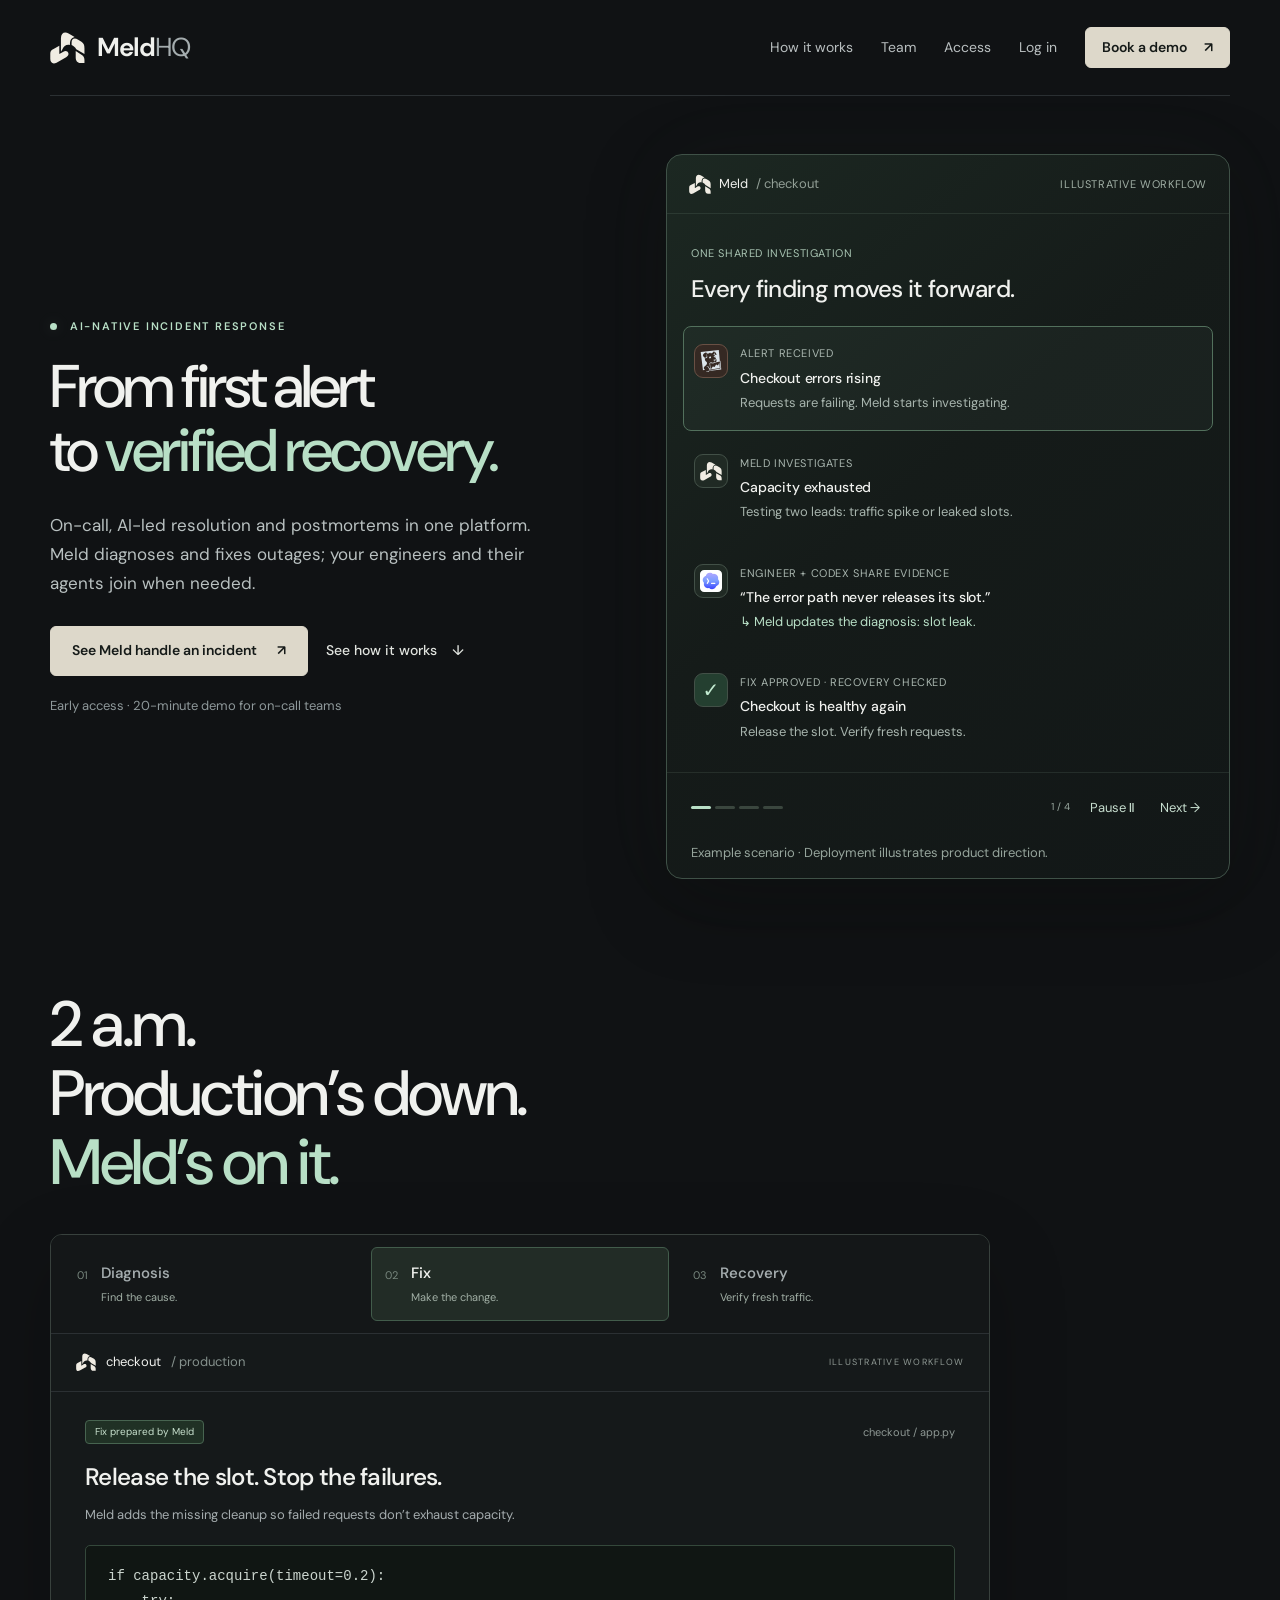
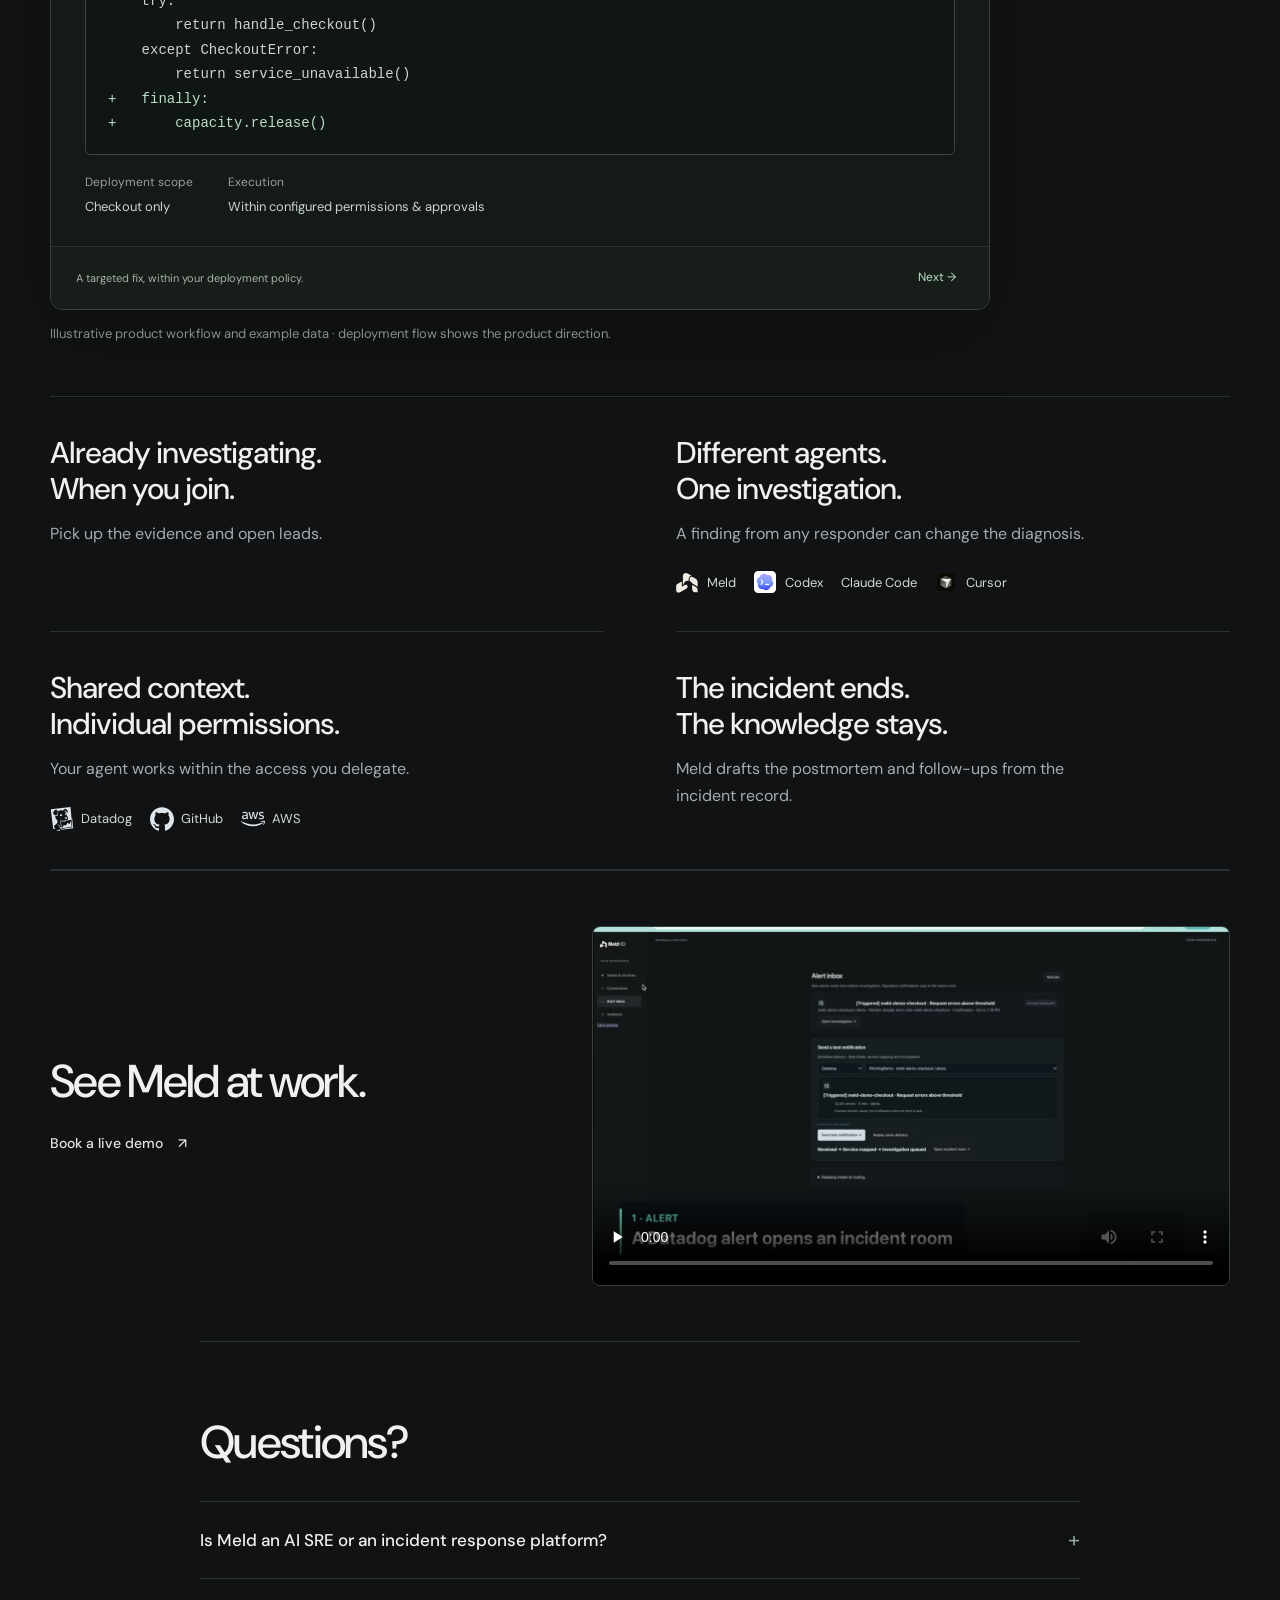
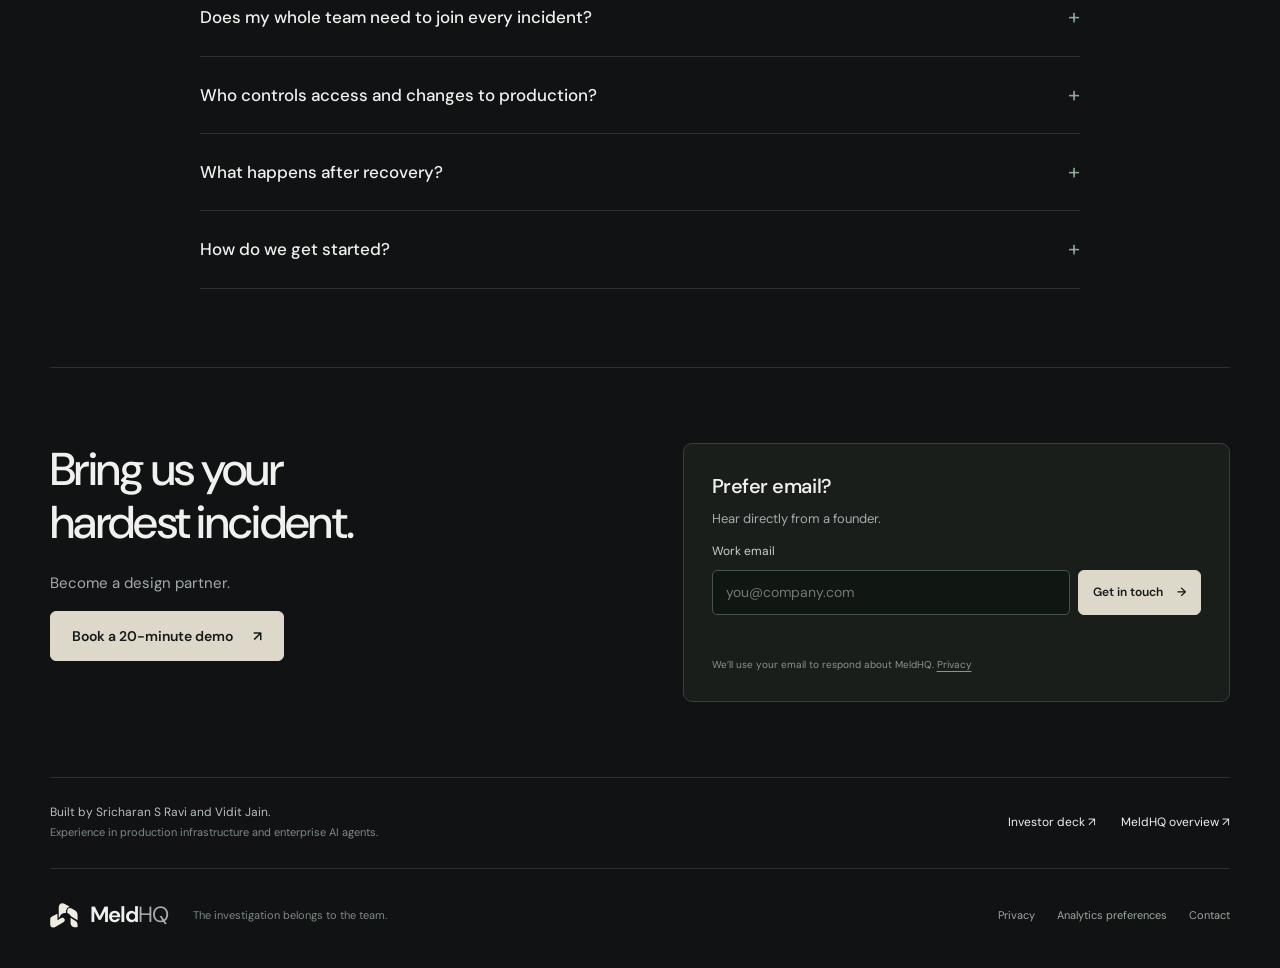
==== index.html @ 06e67ed7 "Improve incident story readability" ====
<!doctype html>
<html lang="en">
<head>
  <meta charset="UTF-8"><meta name="viewport" content="width=device-width, initial-scale=1">
  <title>MeldHQ | AI incident response, from alert to recovery</title>
  <meta name="description" content="MeldHQ brings on-call, AI-led incident resolution and postmortems into one platform. Meld diagnoses and fixes outages; engineers and their agents join when needed.">
  <meta name="theme-color" content="#101214"><link rel="canonical" href="https://meldhq.net/">
  <meta property="og:title" content="MeldHQ — From first alert to verified recovery."><meta property="og:description" content="On-call, AI-led resolution and postmortems in one incident-response platform."><meta property="og:type" content="website"><meta property="og:url" content="https://meldhq.net/">
  <link rel="icon" type="image/svg+xml" href="favicon.svg"><link rel="stylesheet" href="website.css?v=recovery-8">
  <script src="analytics-config.js?v=1" defer></script><script src="analytics.js?v=2" defer></script><script src="website.js?v=6" defer></script>
</head>
<body>
<a class="skip" href="#main">Skip to content</a>
<header class="nav wrap">
  <a class="brand" href="/" aria-label="MeldHQ home"><img src="meldhq-mark.svg" alt="" width="35" height="33"><span>Meld<span class="hq">HQ</span></span></a>
  <nav aria-label="Main navigation"><a href="#workflow">How it works</a><a href="#team">Team</a><a href="#access">Access</a><a href="https://app.meldhq.net/" data-event="app_opened" data-placement="nav">Log in</a><a class="button small booking" href="https://calendar.app.google/288JiRyM8VTCZps88" data-event="demo_booking_clicked" data-placement="nav">Book a demo <span aria-hidden="true">↗</span></a></nav>
</header>
<main id="main">
  <section class="hero wrap">
    <div class="hero-copy">
    <p class="eyebrow"><span class="signal-dot"></span> AI-NATIVE INCIDENT RESPONSE</p>
    <h1>From first alert<br>to <span>verified recovery.</span></h1>
    <p class="lead">On-call, AI-led resolution and postmortems in one platform. Meld diagnoses and fixes outages; your engineers and their agents join when needed.</p>
    <div class="hero-actions"><a class="button booking" href="https://calendar.app.google/288JiRyM8VTCZps88" data-event="demo_booking_clicked" data-placement="hero">See Meld handle an incident <span aria-hidden="true">↗</span></a><a class="text-link" href="#workflow" data-event="workflow_opened" data-placement="hero">See how it works <span aria-hidden="true">↓</span></a></div>
    <p class="hero-note">Early access · 20-minute demo for on-call teams</p>
    </div>
    <figure class="incident-preview" aria-label="Illustrative incident investigation" data-hero-stage="3">
      <div class="preview-top"><span><img src="meldhq-mark.svg" width="22" height="22" alt=""> Meld <span class="preview-room">/ checkout</span></span><span class="preview-label">ILLUSTRATIVE WORKFLOW</span></div>
      <div class="preview-title"><span class="preview-kicker">ONE SHARED INVESTIGATION</span><h2>Every finding moves it forward.</h2></div>
      <ol class="preview-events">
        <li data-scene="0"><div class="event-icon alert-icon"><img src="assets/brands/datadog.svg" width="22" height="22" alt="Datadog"></div><div><span class="event-meta">ALERT RECEIVED</span><h3>Checkout errors rising</h3><p>Requests are failing. Meld starts investigating.</p></div><span class="event-check" aria-hidden="true">✓</span></li>
        <li data-scene="1"><div class="event-icon"><img src="meldhq-mark.svg" width="22" height="22" alt="Meld"></div><div><span class="event-meta">MELD INVESTIGATES</span><h3>Capacity exhausted</h3><p>Testing two leads: traffic spike or leaked slots.</p></div><span class="event-check" aria-hidden="true">✓</span></li>
        <li data-scene="2"><div class="event-icon"><img src="assets/brands/codex.svg" width="22" height="22" alt="Codex"></div><div><span class="event-meta">ENGINEER + CODEX SHARE EVIDENCE</span><h3>“The error path never releases its slot.”</h3><p class="evidence-pivot"><span aria-hidden="true">↳</span> Meld updates the diagnosis: slot leak.</p></div><span class="event-check" aria-hidden="true">✓</span></li>
        <li data-scene="3"><div class="event-icon recovery-icon" aria-hidden="true">✓</div><div><span class="event-meta">FIX APPROVED · RECOVERY CHECKED</span><h3>Checkout is healthy again</h3><p>Release the slot. Verify fresh requests.</p></div><span class="event-check" aria-hidden="true">✓</span></li>
      </ol>
      <div class="preview-controls" hidden><span class="preview-progress" aria-hidden="true"><i></i><i></i><i></i><i></i></span><span id="preview-position">4 / 4</span><button type="button" id="preview-toggle">Replay ↻</button><button type="button" id="preview-next" aria-label="Next animation step">Next →</button></div>
      <figcaption>Example scenario · Deployment illustrates product direction.</figcaption>
    </figure>
  </section>
  <section class="workflow wrap" id="workflow" aria-labelledby="workflow-heading" data-section="workflow">
    <div class="section-heading midnight-heading"><h2 id="workflow-heading">2 a.m.<br>Production’s down.<br><span>Meld’s on it.</span></h2></div>
    <div class="workflow-shell autonomous-workflow">
      <div class="workflow-steps" role="tablist" aria-label="Meld resolution stages" aria-orientation="horizontal">
        <button role="tab" id="step-0" aria-controls="workflow-panel" aria-selected="false" tabindex="-1" data-step="0"><span class="step-number">01</span><span><strong>Diagnosis</strong><small>Find the cause.</small></span></button>
        <button role="tab" id="step-1" aria-controls="workflow-panel" aria-selected="true" data-step="1"><span class="step-number">02</span><span><strong>Fix</strong><small>Make the change.</small></span></button>
        <button role="tab" id="step-2" aria-controls="workflow-panel" aria-selected="false" tabindex="-1" data-step="2"><span class="step-number">03</span><span><strong>Recovery</strong><small>Verify fresh traffic.</small></span></button>
      </div>
      <div class="workflow-example">
        <div class="example-bar"><span><img src="meldhq-mark.svg" alt="" width="20" height="20"> checkout <span class="dim">/ production</span></span><span class="example-label">ILLUSTRATIVE WORKFLOW</span></div>
        <div id="workflow-panel" role="tabpanel" aria-labelledby="step-1" tabindex="0">
          <div class="panel-heading"><span class="status">Fix prepared by Meld</span><span class="sample-time">checkout / app.py</span></div>
          <h3>Release the slot. Stop the failures.</h3>
          <p class="panel-summary">Meld adds the missing cleanup so failed requests don’t exhaust capacity.</p>
          <pre class="example-code fix-code" aria-label="Illustrative code diff: release capacity in a finally block">if capacity.acquire(timeout=0.2):
    try:
        return handle_checkout()
    except CheckoutError:
        return service_unavailable()
<span class="added">+   finally:
+       capacity.release()</span></pre>
          <div class="fix-scope"><span>Deployment scope <strong>Checkout only</strong></span><span>Execution <strong>Within configured permissions &amp; approvals</strong></span></div>
        </div>
        <div class="example-footer"><span id="stage-caption">A targeted fix, within your deployment policy.</span><button id="next-stage" aria-label="Next resolution stage">Next <span aria-hidden="true">→</span></button></div>
      </div>
    </div>
    <p class="sample-note">Illustrative product workflow and example data · deployment flow shows the product direction.</p>
  </section>
  <section class="highlights wrap" aria-label="How Meld works with your team" data-section="product-highlights">
    <article><h2>Already investigating.<br>When you join.</h2><p>Pick up the evidence and open leads.</p></article>
    <article id="team"><h2>Different agents.<br>One investigation.</h2><p>A finding from any responder can change the diagnosis.</p><div class="agent-names"><span><img src="meldhq-mark.svg" width="22" height="22" alt="">Meld</span><span><img src="assets/brands/codex.svg" width="22" height="22" alt="">Codex</span><span>Claude Code</span><span><img src="assets/brands/cursor.png" width="22" height="22" alt="">Cursor</span></div></article>
    <article id="access"><h2>Shared context.<br>Individual permissions.</h2><p>Your agent works within the access you delegate.</p><div class="provider-row"><span><img src="assets/brands/datadog.svg" alt="" width="24" height="24">Datadog</span><span><img src="assets/brands/github.svg" alt="" width="24" height="24">GitHub</span><span><img src="assets/brands/amazonaws.svg" alt="" width="24" height="24">AWS</span></div></article>
    <article><h2>The incident ends.<br>The knowledge stays.</h2><p>Meld drafts the postmortem and follow-ups from the incident record.</p></article>
  </section>
  <section class="demo-section wrap" id="demo" data-section="demo"><div><h2>See Meld at work.</h2><a class="text-link booking" href="https://calendar.app.google/288JiRyM8VTCZps88" data-event="demo_booking_clicked" data-placement="demo">Book a live demo <span aria-hidden="true">↗</span></a></div><div class="video-container" id="investor-demo"><video controls playsinline preload="none" poster="assets/meld-demo-poster.jpg" aria-label="Early MeldHQ prototype demo"><source src="assets/MeldHQ_Demo_60s.mp4" type="video/mp4"><a href="assets/MeldHQ_Demo_60s.mp4">Download the prototype demo</a></video></div></section>
  <section class="faq wrap" aria-labelledby="faq-heading"><div class="section-heading"><div><h2 id="faq-heading">Questions?</h2></div></div>
    <details><summary>Is Meld an AI SRE or an incident response platform?</summary><p>An incident response platform with its own AI investigator. It brings on-call, investigation, resolution and postmortems into one workflow. Engineers and their agents join when needed.</p></details>
    <details><summary>Does my whole team need to join every incident?</summary><p>No. Meld investigates independently. Responders can join with their own agents when their expertise or access is needed.</p></details>
    <details><summary>Who controls access and changes to production?</summary><p>Your team controls the resources, permitted actions and approvals. Responders delegate access to their agents for an incident session, with an expiry.</p></details>
    <details><summary>What happens after recovery?</summary><p>Meld drafts a postmortem from the investigation, with follow-ups for the team to review. The evidence and decisions stay available for future incidents.</p></details>
    <details><summary>How do we get started?</summary><p>Start with a 20-minute demo. We’ll agree on the services, integrations and access for a design partner pilot before connecting your environment.</p></details>
  </section>
  <section class="early-access wrap" id="early-access" data-section="contact"><div><h2>Bring us your<br>hardest incident.</h2><p>Become a design partner.</p><a class="button booking" href="https://calendar.app.google/288JiRyM8VTCZps88" data-event="demo_booking_clicked" data-placement="contact">Book a 20-minute demo <span aria-hidden="true">↗</span></a></div><form id="early-access-form"><h3>Prefer email?</h3><p>Hear directly from a founder.</p><label for="access-email">Work email</label><div class="form-row"><input id="access-email" name="email" type="email" maxlength="254" required autocomplete="email" placeholder="you@company.com"><button class="button" type="submit">Get in touch <span aria-hidden="true">→</span></button></div><div class="honeypot" aria-hidden="true"><label for="access-website">Website<input id="access-website" name="website" tabindex="-1" autocomplete="off"></label></div><p id="access-status" role="status" aria-live="polite"></p><small>We’ll use your email to respond about MeldHQ. <a href="/privacy.html">Privacy</a></small></form></section>
  <section class="founder-note wrap" id="investors"><p>Built by Sricharan S Ravi and Vidit Jain.<br><span>Experience in production infrastructure and enterprise AI agents.</span></p><div><a href="https://drive.google.com/file/d/1QDhIRQ4pDKIpNpOWyL9mrGwS9kjCZ3BR/view" target="_blank" rel="noopener" data-event="pitch_deck_opened" data-placement="footer">Investor deck ↗</a><a href="/card.html" data-event="overview_opened" data-placement="footer">MeldHQ overview ↗</a></div></section>
</main>
<footer class="wrap"><a class="brand" href="/" aria-label="MeldHQ home"><img src="meldhq-mark.svg" alt="" width="28" height="27"><span>Meld<span class="hq">HQ</span></span></a><span class="footer-tagline">The investigation belongs to the team.</span><div><a href="/privacy.html">Privacy</a><button class="plain-button" data-analytics-settings>Analytics preferences</button><a href="mailto:sricharanravi@meldhq.net" data-event="contact_email_clicked" data-placement="footer">Contact</a></div></footer>
</body></html>
---- website.css ----
@import url('https://fonts.googleapis.com/css2?family=DM+Sans:wght@400;450;500;550;600;650;700&display=swap');
:root{color-scheme:dark;--bg:#101214;--surface:#171a1d;--raised:#1e2327;--line:#2b3033;--text:#f0f1ee;--muted:#a4acae;--accent:#b8dfc6;--warm:#ddd8ca;font-synthesis:none}*{box-sizing:border-box}html{scroll-behavior:smooth;scroll-padding-top:28px}body{margin:0;background:var(--bg);color:var(--text);font:16px/1.65 'DM Sans',system-ui,sans-serif;-webkit-font-smoothing:antialiased}button,input{font:inherit}button,a{touch-action:manipulation}button{cursor:pointer}a{color:inherit;text-decoration:none}a:hover{color:var(--accent)}a:focus-visible,button:focus-visible,summary:focus-visible,input:focus-visible,[tabindex]:focus-visible{outline:2px solid var(--accent);outline-offset:5px}img{max-width:100%}button{color:inherit}h1,h2,h3,p{margin-top:0}h2{font-size:clamp(30px,3.6vw,46px);line-height:1.16;letter-spacing:-1.7px;font-weight:500;margin-bottom:0}h2 span{color:var(--muted)}h3{font-weight:550;letter-spacing:-.45px;font-size:21px;line-height:1.4}p{color:var(--muted)}.wrap{width:min(1180px,calc(100% - 80px));margin-inline:auto}.skip{position:absolute;left:16px;top:-80px;z-index:30;padding:12px;background:var(--text);color:var(--bg)}.skip:focus{top:12px}.nav{min-height:96px;display:flex;gap:30px;align-items:center;justify-content:space-between;border-bottom:1px solid var(--line)}.brand{display:inline-flex;gap:12px;align-items:center;font-weight:650;font-size:26px;letter-spacing:-1px;flex-shrink:0}.brand img{object-fit:contain}.hq{font-weight:400;color:var(--muted)}nav{display:flex;align-items:center;gap:28px}nav>a{font-size:14px;color:#b9bfc0}.button{display:inline-flex;align-items:center;justify-content:center;gap:20px;border:1px solid var(--warm);border-radius:6px;min-height:50px;padding:11px 21px;font-size:14px;line-height:1.5;font-weight:600;background:var(--warm);color:#151a18;transition:background .15s,transform .15s}.button:hover{color:#101713;background:#f0eadb;transform:translateY(-1px)}.button.small{min-height:40px;padding:9px 16px;gap:17px}.button.secondary{background:transparent;border-color:#48524b;color:var(--text)}.button:disabled{opacity:.65;cursor:wait}.eyebrow{font-size:11px;letter-spacing:1.8px;font-weight:600;color:var(--accent);margin-bottom:20px}.signal-dot{display:inline-block;width:7px;height:7px;border-radius:50%;background:var(--accent);margin-right:8px;box-shadow:0 0 15px #b8dfc633}.hero{padding-top:76px;padding-bottom:55px}.hero h1{font-size:clamp(50px,6.8vw,87px);font-weight:500;line-height:1.045;letter-spacing:-4.8px;margin:0 0 28px}.hero h1 span{color:var(--accent)}.lead{font-size:19px;line-height:1.7;max-width:730px;color:#b9c1c1;margin-bottom:0}.hero-actions{display:flex;gap:28px;align-items:center;margin-top:28px}.text-link{font-size:14px;font-weight:500;color:#e1e4df;display:inline-flex;align-items:center;gap:15px}.hero-note{font-size:12px;color:#8e989a;margin:19px 0 0}.section-heading{display:grid;grid-template-columns:1.4fr 1fr;gap:70px;align-items:end;margin-bottom:32px}.section-heading>p{font-size:16px;max-width:400px;margin:0}.section-heading .eyebrow{margin-bottom:14px}.workflow{padding:35px 0 92px}.workflow .section-heading h2{font-size:36px}.workflow-shell{display:grid;grid-template-columns:290px minmax(0,1fr);border:1px solid #38413d;border-radius:12px;overflow:hidden;background:#15191a;box-shadow:0 25px 80px #0003}.workflow-steps{padding:20px 12px;border-right:1px solid var(--line);display:flex;flex-direction:column;justify-content:center;gap:8px;background:#141718}.workflow-steps button{display:flex;align-items:center;gap:13px;width:100%;text-align:left;min-height:82px;padding:13px;border:1px solid transparent;border-radius:6px;background:transparent;color:var(--muted)}.workflow-steps button:hover{background:#1b2320}.workflow-steps button[aria-selected=true]{background:#222c26;border-color:#425c4b;color:var(--text)}.step-number{font-size:11px;color:#77867d;align-self:flex-start;padding-top:5px}.workflow-steps strong{font-size:15px;font-weight:550;display:block}.workflow-steps small{display:block;font-size:11px;margin-top:3px;color:#a1afa5;line-height:1.5}.step-arrow{margin-left:auto;color:var(--accent);visibility:hidden}.workflow-steps button[aria-selected=true] .step-arrow{visibility:visible}.workflow-example{min-width:0;display:flex;flex-direction:column}.example-bar{display:flex;justify-content:space-between;gap:20px;align-items:center;min-height:58px;padding:15px 25px;border-bottom:1px solid var(--line);font-size:13px}.example-bar>span:first-child{display:flex;align-items:center;gap:10px}.dim{color:#85918d}.example-label{font-size:9px;letter-spacing:1.25px;color:#8f9994;white-space:nowrap}#workflow-panel{padding:27px 34px 22px;flex:1;min-height:378px}#workflow-panel h3{font-size:24px;margin:16px 0 10px;letter-spacing:-.7px}.panel-heading{display:flex;justify-content:space-between;gap:15px;align-items:center}.status{display:inline-flex;font-size:10px;padding:3px 9px;border-radius:4px;border:1px solid #476450;color:#c8e1ce;background:#203125}.status.draft{color:#dbcda7;border-color:#6b6043;background:#2c281e}.sample-time{font-size:11px;color:#8d9793}.panel-summary{font-size:13px;max-width:560px;margin-bottom:20px}.finding{display:flex;gap:13px;margin:15px 0 20px}.finding>img{padding:2px;flex-shrink:0;margin-top:2px}.finding strong{font-size:13px}.finding p{font-size:13px;line-height:1.75;margin:5px 0 0;color:#c3cac5;max-width:560px}.evidence-list{border:1px solid #343d37;border-radius:6px;overflow:hidden}.evidence-list>div{display:flex;align-items:center;justify-content:space-between;gap:14px;padding:11px 14px;font-size:12px}.evidence-list>div+div{border-top:1px solid #303a33}.muted{color:var(--muted);font-size:11px}.accent{color:var(--accent);font-size:11px}.example-footer{display:flex;gap:20px;justify-content:space-between;align-items:center;min-height:62px;padding:13px 25px;border-top:1px solid var(--line);background:#171d19}.example-footer>span{font-size:11px;max-width:540px;color:#a5b3a9}.example-footer button{background:none;border:0;color:var(--accent);white-space:nowrap;font-size:12px;padding:8px}.sample-note{font-size:11px;color:#84918b;margin:13px 0 0}.team-section,.platform,.learning,.demo-section,.faq{border-top:1px solid var(--line);padding-top:74px;padding-bottom:78px}.team-section .section-heading{grid-template-columns:1.5fr 1fr;gap:40px}.team-section h2{font-size:clamp(30px,3.3vw,41px)}.team-grid{display:grid;grid-template-columns:1fr 1fr;gap:85px;align-items:center;margin-top:45px}.team-copy h3{font-size:19px;margin-bottom:9px}.team-copy p{font-size:15px;margin-bottom:26px;max-width:480px}.agent-names,.provider-row{display:flex;gap:24px;align-items:center;flex-wrap:wrap}.agent-names>span,.provider-row>span{display:flex;gap:9px;align-items:center;font-size:13px;color:#d2d8d5}.agent-names img{object-fit:contain}.shared-evidence{border:1px solid #3d4940;border-radius:10px;padding:30px;background:linear-gradient(135deg,#1a231e,#151a18)}.evidence-person{display:flex;gap:12px;align-items:center}.avatar{display:inline-flex;align-items:center;justify-content:center;width:34px;height:34px;flex-shrink:0;font-size:12px;border:1px solid #58624c;border-radius:7px;background:#343b2b;color:#dce6c8}.meld-avatar{padding:6px;background:#243a2d;border-color:#45614f;object-fit:contain}.evidence-person strong{font-size:13px;font-weight:550;display:block}.evidence-person small{font-size:10px;color:#94a69a;display:block;margin-top:3px}.shared-evidence blockquote{margin:18px 0 0 46px;color:#c7d4cb;font-size:15px;line-height:1.65}.evidence-connector{color:#5f8c70;margin:12px 0 12px 13px}.evidence-result{font-size:13px;border-top:1px solid #334337;margin:20px 0 0;padding-top:17px;color:#b8d3c0}.platform-grid{display:grid;grid-template-columns:repeat(3,1fr);gap:0;border:1px solid var(--line);border-radius:9px;overflow:hidden}.platform-grid article{padding:28px;background:#15181a;min-width:0}.platform-grid article+article{border-left:1px solid var(--line)}.feature-index{font-size:10px;letter-spacing:1.3px;color:#a5b5aa;display:block;margin-bottom:22px}.platform-grid h3{font-size:21px;margin-bottom:12px}.platform-grid p{font-size:14px;min-height:116px;margin-bottom:25px}.provider-row{gap:14px;margin-top:37px}.provider-row>span{gap:7px;font-size:11px}.provider-row img{object-fit:contain}.platform-grid article>small{display:block;color:#839088;font-size:10px;margin-top:18px}.permission-example{border:1px solid #36453a;border-radius:5px;padding:12px;font-size:11px;display:grid;gap:8px;background:#172019}.permission-example>span{display:flex;justify-content:space-between;gap:10px}.permission-example>span:first-child{padding-bottom:7px;border-bottom:1px solid #344238;color:#c2d2c7}.permission-example b{font-weight:400;color:var(--accent)}.permission-example .dim{font-size:9px}.record-example{display:grid;gap:12px;font-size:12px;padding-top:8px}.record-example>span{display:flex;gap:8px;align-items:center}.record-example i{width:5px;height:5px;background:#a9c3b0;border-radius:50%}.record-example small{font-size:10px;color:#8b9e91;margin-left:auto}.learning{display:grid;grid-template-columns:1fr 1fr;gap:85px;align-items:center}.learning h2{margin-bottom:24px}.learning p{font-size:15px;max-width:460px}.learning .learning-vision{margin-top:24px;color:#bfd0c4;max-width:440px;font-size:16px}.postmortem{padding:29px;border:1px solid #3b413c;border-radius:8px;background:#191d1a;transform:rotate(-1deg)}.document-label{font-size:9px;letter-spacing:1px;color:#a9b4ad;display:flex;align-items:center;gap:9px}.document-icon{font-size:20px;color:#d6dfd7}.document-label>span:last-child{margin-left:auto;font-size:9px;letter-spacing:0;color:#c6d3c9;border:1px solid #414f44;border-radius:4px;padding:3px 7px}.postmortem h3{font-size:20px;letter-spacing:-.5px;margin:20px 0}.postmortem dl{margin:0}.postmortem dl>div{border-top:1px solid #303a32;padding:12px 0}.postmortem dt{font-size:11px;color:#b9cabc;margin-bottom:4px}.postmortem dd{font-size:12px;color:#96a49b;margin:0}.postmortem>small{font-size:9px;color:#7d8d80;display:block;margin-top:10px}.demo-section{display:grid;grid-template-columns:.85fr 1.15fr;gap:70px;align-items:center}.demo-section h2{margin-bottom:22px}.demo-section p{font-size:15px}.video-container{border:1px solid #364039;background:#151a17;border-radius:8px;overflow:hidden}.video-container video{width:100%;display:block;aspect-ratio:16/9}.video-container p{font-size:10px;padding:11px 15px;margin:0}.faq{max-width:880px}.faq details{border-top:1px solid var(--line);padding:20px 0}.faq details:last-child{border-bottom:1px solid var(--line)}summary{cursor:pointer;font-size:17px;font-weight:500;list-style:none;display:flex;gap:20px;align-items:center;justify-content:space-between}summary::-webkit-details-marker{display:none}summary:after{content:'+';font-weight:400;color:#8fa696;font-size:22px}details[open] summary:after{content:'−'}.faq details p{font-size:14px;margin:14px 34px 0 0;max-width:740px}.early-access{display:grid;grid-template-columns:1fr 1fr;gap:85px;border-top:1px solid var(--line);padding:75px 0}.early-access h2{margin-bottom:22px}.early-access p{font-size:15px;max-width:445px}.early-access form{align-self:center;background:#191e1a;border:1px solid #364139;border-radius:9px;padding:28px}.early-access form h3{font-size:20px;margin-bottom:8px}.early-access form p{font-size:13px}.early-access label{display:block;font-size:12px;margin-bottom:8px;color:#c6d1c8}.form-row{display:flex;gap:8px}.form-row input{min-width:0;width:100%;background:#101713;color:var(--text);border:1px solid #46554a;border-radius:5px;padding:10px 13px;font-size:14px}.form-row .button{flex-shrink:0;gap:14px;min-height:45px;padding:10px 14px;font-size:12px}.early-access form>small{font-size:10px;color:#87958b;display:block}.early-access form>small a{text-decoration:underline;text-underline-offset:3px}#access-status{margin:12px 0;font-size:12px;min-height:18px;color:#c7dfce}#access-status.error{color:#f2b0a3}.honeypot{position:absolute;left:-9999px;width:1px;height:1px;overflow:hidden}.founder-note{border-top:1px solid var(--line);padding:25px 0;display:flex;justify-content:space-between;align-items:center;gap:25px}.founder-note p{font-size:12px;color:#b7c0ba;margin:0}.founder-note p span{color:#7f8c84;font-size:11px}.founder-note>div{display:flex;gap:25px;font-size:12px}footer{display:flex;align-items:center;gap:25px;padding-top:28px;padding-bottom:35px;border-top:1px solid var(--line)}footer .brand{font-size:22px}footer .footer-tagline{font-size:11px;color:#7f8b83}footer>div{display:flex;gap:22px;align-items:center;margin-left:auto;font-size:11px;color:#9da99f}.plain-button{background:transparent;border:0;padding:0;color:inherit;font-size:inherit}.plain-button:hover{color:var(--accent)}.example-code{font:12px/1.8 ui-monospace,SFMono-Regular,Menlo,monospace;background:#101613;border:1px solid #34483b;border-radius:5px;padding:13px 16px;white-space:pre-wrap;overflow-wrap:anywhere;margin:10px 0 0;color:#cbd5ce}.example-code .added{color:#b8dfc6}.example-diff summary{font-size:12px;color:var(--accent)}.panel-note{font-size:11px;color:#94a298;margin:12px 0 0}.checks{display:grid;grid-template-columns:repeat(3,1fr);gap:10px;margin:20px 0}.checks>div{border:1px solid #364d3c;border-radius:5px;padding:15px;background:#1a271e}.checks strong{font-size:23px;display:block;color:#c9e6d0;font-weight:500}.checks small{display:block;font-size:10px;color:#92aa98;line-height:1.6}.stage-list{font-size:13px;color:#b7c9bd;padding-left:20px;line-height:2}.consent{position:fixed;z-index:40;bottom:18px;left:18px;width:min(440px,calc(100% - 36px));padding:20px;border:1px solid #526453;border-radius:9px;background:#202923;box-shadow:0 12px 50px #0007}.consent h2{font-size:17px;letter-spacing:-.3px;margin:0 0 8px}.consent p{font-size:12px;line-height:1.7;margin:0 0 14px;color:#c1ccc4}.consent-actions{display:flex;gap:10px}.consent .button{font-size:12px;min-height:36px;padding:7px 12px}.consent p a{text-decoration:underline}.privacy-page{max-width:760px;padding:65px 0 90px}.privacy-page h1{font-size:48px;letter-spacing:-2px;line-height:1.15}.privacy-page h2{font-size:24px;letter-spacing:-.6px;margin:32px 0 14px}.privacy-page p,.privacy-page li{font-size:15px;color:#b0bcb3}.privacy-page a{text-decoration:underline;text-underline-offset:3px}.overview{max-width:820px;padding:70px 0}.overview h1{font-size:clamp(40px,5vw,65px);line-height:1.1;letter-spacing:-2.4px}.overview h1 span{color:var(--accent)}.overview p{max-width:640px}.overview .overview-stages{display:grid;grid-template-columns:repeat(3,1fr);gap:15px;margin:35px 0}.overview-stages>div{border-top:1px solid #475747;padding:18px 0}.overview-stages strong{display:block;font-size:17px}.overview-stages p{font-size:13px;margin:9px 0}.overview .hero-actions{flex-wrap:wrap}.overview blockquote{font-size:22px;color:#cadccf;border-left:2px solid #64856e;padding-left:20px;margin:35px 0}
@media(min-width:1450px){.hero{padding-top:88px}.hero h1{font-size:90px}}
@media(max-width:1000px){.wrap{width:calc(100% - 48px)}nav{gap:20px}.nav nav>a:nth-child(3){display:none}.team-grid,.learning,.demo-section,.early-access{gap:35px}.platform-grid article{padding:22px}.platform-grid p{min-height:140px}.workflow-shell{grid-template-columns:255px minmax(0,1fr)}.workflow-steps button{padding:11px;gap:10px}.section-heading{gap:35px}.workflow .section-heading h2{font-size:33px}.example-label{font-size:8px;letter-spacing:.7px}#workflow-panel{padding:24px}.provider-row{gap:12px}.provider-row span{font-size:10px}footer{flex-wrap:wrap}.footer-tagline{display:none}}
@media(max-width:760px){.nav{min-height:78px}.nav nav>a:not(.button){display:none}.hero{padding-top:52px;padding-bottom:38px}.hero h1{font-size:clamp(43px,8vw,67px);letter-spacing:-2.5px}.lead{font-size:17px}.hero-note{font-size:10px}.section-heading,.team-section .section-heading{grid-template-columns:1fr;gap:20px}.section-heading>p{max-width:100%;font-size:14px}.workflow{padding-bottom:55px}.workflow-shell{grid-template-columns:1fr}.workflow-steps{flex-direction:row;justify-content:initial;overflow-x:auto;gap:6px;padding:12px;border-right:0;border-bottom:1px solid var(--line);scrollbar-width:thin}.workflow-steps button{width:auto;min-width:125px;min-height:65px;flex-shrink:0;gap:8px;padding:10px}.workflow-steps small,.step-arrow{display:none}.workflow-steps strong{font-size:12px;max-width:84px}.step-number{align-self:center;font-size:10px;padding:0}.example-bar{padding:13px 18px;font-size:11px}.example-label{font-size:7px}.example-footer{padding:12px 18px}.example-footer>span{font-size:10px}#workflow-panel{min-height:380px;padding:22px}.team-grid,.learning,.demo-section,.early-access{grid-template-columns:1fr;gap:30px}.team-grid{margin-top:28px}.team-copy p{max-width:100%}.team-section,.platform,.learning,.demo-section,.faq{padding:50px 0}.platform-grid{grid-template-columns:1fr}.platform-grid article+article{border-left:0;border-top:1px solid var(--line)}.platform-grid p{min-height:0;max-width:540px}.provider-row{margin-top:10px;gap:23px}.provider-row>span{font-size:12px}.permission-example,.record-example{max-width:430px}.platform-grid article>small{margin-top:14px}.learning p{max-width:100%}.postmortem{transform:none}.demo-section{gap:25px}.faq summary{font-size:15px}.early-access{padding:50px 0}.founder-note{align-items:flex-start;flex-direction:column;gap:18px}footer>div{gap:18px;flex-wrap:wrap;margin-left:auto}.brand{font-size:24px}.hero-actions{gap:23px}.hero-actions .button{font-size:13px;padding:12px 15px}.text-link{font-size:13px}.sample-note{font-size:10px}}
@media(max-width:420px){.wrap{width:calc(100% - 32px)}.nav{gap:14px}.nav .button{font-size:12px;gap:10px;padding:8px 12px}.brand{font-size:23px;gap:9px}.brand img{width:28px;height:28px}.hero h1{font-size:43px;letter-spacing:-2.6px}.hero-actions{gap:16px;flex-wrap:wrap}.hero .lead{font-size:16px}.hero-note{max-width:290px}.workflow .section-heading h2{font-size:30px}h2{font-size:30px;letter-spacing:-1.25px}#workflow-panel{padding:18px;min-height:400px}#workflow-panel h3{font-size:22px}.sample-time{font-size:10px}.evidence-list>div{align-items:flex-start;flex-direction:column;gap:3px}.example-label{max-width:90px;text-align:right;white-space:normal}.shared-evidence{padding:22px}.team-section h2{font-size:30px}.form-row{flex-direction:column}.early-access form{padding:23px}.checks{gap:6px}.checks>div{padding:11px}.checks strong{font-size:20px}.postmortem{padding:22px}.document-label{font-size:8px}.document-label>span:last-child{font-size:8px}.overview .overview-stages{grid-template-columns:1fr}footer>div{margin-left:0;width:100%;justify-content:space-between}}
@media(prefers-reduced-motion:reduce){html{scroll-behavior:auto}*{transition:none!important;animation:none!important}}
@media print{.nav,footer,.consent,.hero-actions{display:none}body{background:white;color:#111}.overview{width:100%;max-width:none}.overview h1 span,.overview blockquote,.overview p{color:#222}}

/* A compact problem-to-product bridge; no extra feature grid. */
.problem{display:grid;grid-template-columns:1fr 1.2fr;gap:70px;padding:38px 0 44px;border-top:1px solid var(--line);border-bottom:1px solid var(--line);margin-bottom:32px;align-items:center}.problem h2{font-size:clamp(29px,3vw,38px)}.problem .eyebrow{font-size:10px;margin-bottom:13px}.problem-copy p{font-size:17px;margin-bottom:15px;max-width:570px}.problem-copy .problem-answer{color:var(--text);margin-bottom:0}.hero .lead{max-width:690px}.diagnosis-change{display:grid;grid-template-columns:1fr auto 1fr;gap:16px;align-items:center;margin:22px 0;padding:18px;background:#1c2520;border:1px solid #35483b;border-radius:6px}.diagnosis-change p{font-size:13px;margin:8px 0 0;color:var(--text)}.diagnosis-change .feature-index{font-size:9px;letter-spacing:.8px}.change-arrow{color:var(--accent)}
@media(max-width:760px){.problem{grid-template-columns:1fr;gap:22px;padding:30px 0;margin-bottom:12px}.problem-copy p{font-size:15px}.diagnosis-change{gap:10px;padding:13px}.diagnosis-change p{font-size:12px}}
@media(max-width:420px){.diagnosis-change{grid-template-columns:1fr;gap:10px}.change-arrow{transform:rotate(90deg);width:14px}}

/* Let the product carry the story. */
.midnight-heading{display:block;margin-bottom:36px}.workflow .midnight-heading h2{font-size:clamp(40px,5vw,64px);line-height:1.08;letter-spacing:-2.4px}.midnight-heading h2 span{color:var(--accent)}.essentials{display:grid;grid-template-columns:1fr 1fr;gap:64px;padding:42px 0;border-top:1px solid var(--line);border-bottom:1px solid var(--line)}.essentials h2{font-size:26px;letter-spacing:-.7px;line-height:1.3;margin-bottom:22px}.essentials p{font-size:13px;margin:14px 0 0}.essentials .agent-names,.essentials .provider-row{margin:0;flex-wrap:wrap}.essentials .provider-row span{font-size:13px}.workflow{padding-bottom:52px}.demo-section{padding-top:55px;padding-bottom:55px}
@media(max-width:760px){.essentials{grid-template-columns:1fr;gap:32px;padding:32px 0}.essentials h2{font-size:23px;margin-bottom:16px}.workflow .midnight-heading h2{font-size:42px;letter-spacing:-1.8px}.midnight-heading{margin-bottom:26px}.workflow{padding-bottom:36px}}

.essentials .essentials-proof{margin:0 0 20px;max-width:400px;color:var(--muted);font-size:15px}.demo-section h2{margin-bottom:22px}

.highlights{display:grid;grid-template-columns:repeat(2,minmax(0,1fr));column-gap:72px;border-top:1px solid var(--line);border-bottom:1px solid var(--line)}.highlights article{padding:38px 0;min-width:0}.highlights article:nth-child(n+3){border-top:1px solid var(--line)}.highlights h2{font-size:30px;line-height:1.2;letter-spacing:-1px;margin-bottom:14px}.highlights p{font-size:16px;max-width:420px;margin:0}.highlights .agent-names,.highlights .provider-row{margin:24px 0 0;flex-wrap:wrap;gap:18px}.highlights .provider-row span{font-size:12px}
@media(max-width:760px){.highlights{grid-template-columns:1fr}.highlights article{padding:28px 0}.highlights article+article{border-top:1px solid var(--line)}.highlights h2{font-size:27px}.highlights p{font-size:15px}.highlights .agent-names{gap:16px}}

/* A lightweight incident story: persistent evidence, changing focus. */
.hero{display:grid;grid-template-columns:1fr 1fr;gap:52px;align-items:center;padding-top:58px;padding-bottom:76px}.hero-copy{min-width:0}.hero h1{font-size:clamp(48px,4.7vw,65px);letter-spacing:-3px;line-height:1.06}.hero .lead{font-size:17px;line-height:1.7;max-width:490px}.hero-actions{flex-wrap:wrap;gap:18px}.hero-note{font-size:11px}.incident-preview{margin:0;min-width:0;position:relative;border:1px solid #3f5147;border-radius:16px;background:linear-gradient(140deg,#1c2822 0%,#151b19 45%,#121717 100%);box-shadow:0 24px 80px #0004,0 0 90px #b8dfc608;overflow:hidden}.preview-top{display:flex;align-items:center;justify-content:space-between;gap:14px;padding:18px 22px;border-bottom:1px solid #b8dfc61a}.preview-top>span:first-child{display:flex;align-items:center;gap:8px;font-size:13px}.preview-room{color:#929f96}.preview-label{font-size:8px;letter-spacing:1px;color:#a0afa5}.preview-title{padding:25px 24px 12px}.preview-kicker{font-size:9px;letter-spacing:1.5px;color:#a8c4b2}.preview-title h2{font-size:24px;letter-spacing:-.7px;line-height:1.25;margin:9px 0 0}.preview-events{list-style:none;margin:0;padding:10px 16px 12px}.preview-events li{position:relative;display:grid;grid-template-columns:34px 1fr 12px;gap:12px;padding:17px 10px;border:1px solid transparent;border-radius:8px;transition:background .5s,border-color .5s,opacity .5s;opacity:1}.preview-events li+li{margin-top:5px}.event-icon{width:34px;height:34px;border:1px solid #425047;border-radius:9px;display:grid;place-items:center;background:#202a24;z-index:1}.event-icon img{object-fit:contain}.alert-icon{background:#352923;border-color:#695044}.recovery-icon{color:#c3ecd2;background:#243f30;font-size:20px}.event-meta{display:block;font-size:8px;letter-spacing:.9px;color:#a9b6af;margin-bottom:5px}.preview-events h3{font-size:14px;font-weight:500;line-height:1.45;letter-spacing:-.15px;margin:0}.preview-events p{font-size:12px;line-height:1.55;color:#a7b4ad;margin:5px 0 0}.event-check{color:#a7d4b6;opacity:0;font-size:12px}.preview-events .evidence-pivot{color:#b8dfc6}.preview-events li.is-current{opacity:1;background:#b8dfc60a;border-color:#52705c}.preview-events li.is-complete{opacity:1}.is-complete .event-check{opacity:1}.incident-preview[data-hero-stage="3"] .preview-events li{opacity:1}.incident-preview[data-hero-stage="3"] .event-check{opacity:1}.preview-controls{display:flex;align-items:center;gap:15px;padding:13px 24px;border-top:1px solid #b8dfc61a}.preview-controls[hidden]{display:none}.preview-progress{display:flex;gap:4px;margin-right:auto}.preview-progress i{width:20px;height:3px;background:#3a463e;border-radius:2px}.preview-progress i.is-filled{background:#b8dfc6}.preview-controls>span:nth-child(2){font-size:10px;color:#9cabA2}.preview-controls button{background:none;color:#c6ddce;border:0;font-size:11px;padding:7px 3px;min-height:32px}.incident-preview figcaption{font-size:9px;color:#96a59c;padding:0 24px 16px;line-height:1.5}.incident-preview:has(.preview-controls[hidden]) figcaption{padding-top:12px}.preview-controls button:focus-visible{outline:2px solid #b8dfc6;outline-offset:3px;border-radius:3px}
@media(max-width:1100px){.hero{gap:30px}.hero h1{font-size:50px;letter-spacing:-2.5px}.preview-title h2{font-size:21px}.preview-events li{gap:9px;padding:14px 8px}.preview-events h3{font-size:13px}}
@media(max-width:850px){.hero{grid-template-columns:1fr;gap:36px;padding-top:42px}.hero-copy{max-width:650px}.hero h1{font-size:clamp(43px,7.6vw,65px)}.hero .lead{max-width:580px}.incident-preview{width:100%;max-width:620px}.preview-title h2{font-size:24px}.preview-events h3{font-size:14px}.preview-events li{padding:16px 10px}}
@media(max-width:420px){.hero{padding-bottom:45px}.hero h1{font-size:43px}.preview-top{padding:15px}.preview-label{font-size:7px;letter-spacing:.5px}.preview-title{padding:21px 18px 9px}.preview-title h2{font-size:21px}.preview-events{padding:7px 8px 12px}.preview-events li{gap:9px;padding:14px 8px;grid-template-columns:30px 1fr 10px}.event-icon{width:30px;height:30px}.preview-events h3{font-size:13px}.preview-events p{font-size:12px}.event-meta{font-size:7px;letter-spacing:.65px}.preview-controls{padding:10px 18px;gap:12px}.incident-preview figcaption{padding-left:18px;padding-right:18px}}

/* The autonomous workflow shows one concrete fix, separate from the hero story. */
.autonomous-workflow{grid-template-columns:1fr;max-width:940px}.autonomous-workflow .workflow-steps{flex-direction:row;justify-content:stretch;border-right:0;border-bottom:1px solid var(--line);padding:12px;gap:10px}.autonomous-workflow .workflow-steps button{flex:1;width:auto;min-width:0;min-height:74px}.autonomous-workflow #workflow-panel{min-height:340px;padding:28px 34px}.autonomous-workflow .fix-code{font-size:14px;line-height:1.75;padding:18px 22px;margin:18px 0}.fix-scope{display:flex;gap:35px;margin-top:18px}.fix-scope>span{font-size:10px;color:#94a298}.fix-scope strong{display:block;font-size:12px;font-weight:400;color:#c7d6cc;margin-top:4px}.diagnosis-evidence{margin-top:25px}.diagnosis-evidence>div{padding:16px}.autonomous-workflow .checks{margin:28px 0}.autonomous-workflow .checks>div{padding:23px}.autonomous-workflow .checks strong{font-size:30px}
@media(max-width:760px){.autonomous-workflow .workflow-steps{gap:5px;padding:8px}.autonomous-workflow .workflow-steps button{gap:8px;padding:10px 8px;min-height:55px}.autonomous-workflow .workflow-steps strong{font-size:13px}.autonomous-workflow #workflow-panel{padding:22px;min-height:365px}.autonomous-workflow .fix-code{font-size:12px;padding:15px 12px}.fix-scope{gap:18px;flex-wrap:wrap}.autonomous-workflow .checks>div{padding:14px 10px}.autonomous-workflow .checks strong{font-size:23px}}
@media(max-width:420px){.autonomous-workflow #workflow-panel{padding:18px;min-height:410px}.autonomous-workflow .workflow-steps button{gap:6px;padding:8px 6px}.autonomous-workflow .workflow-steps strong{font-size:12px}.autonomous-workflow .fix-code{font-size:11px}.autonomous-workflow .checks strong{font-size:21px}}

/* Keep the incident story legible at presentation and phone sizes. */
.hero-note,.preview-events p,.preview-controls button,.incident-preview figcaption,.sample-note,.fix-scope strong,.highlights .provider-row span{font-size:13px}
.preview-label,.preview-kicker,.event-meta{font-size:11px;letter-spacing:.6px}
.preview-controls button{min-height:44px;padding:10px 5px}
.fix-scope>span{font-size:12px}
@media(max-width:420px){.preview-label{display:none}.preview-events p{font-size:13px}.event-meta{font-size:11px}.autonomous-workflow .fix-code{font-size:12px}}
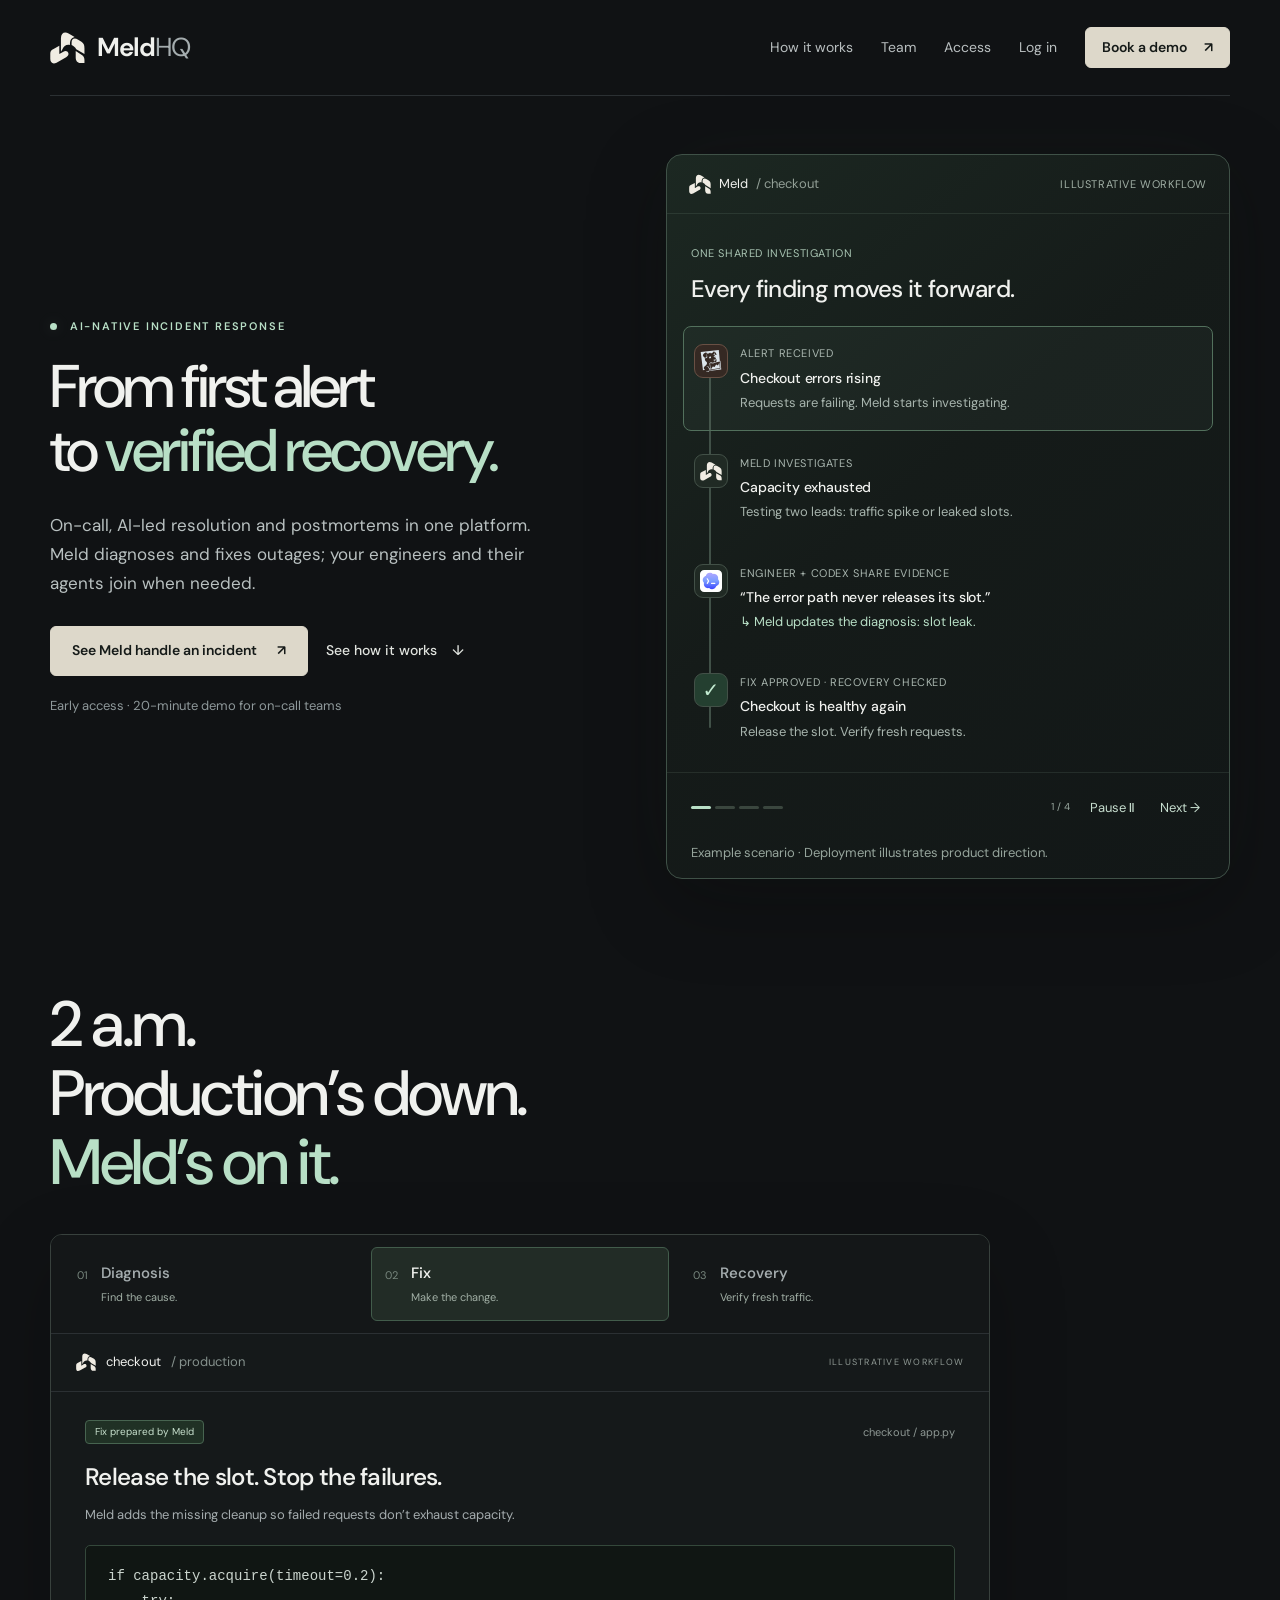
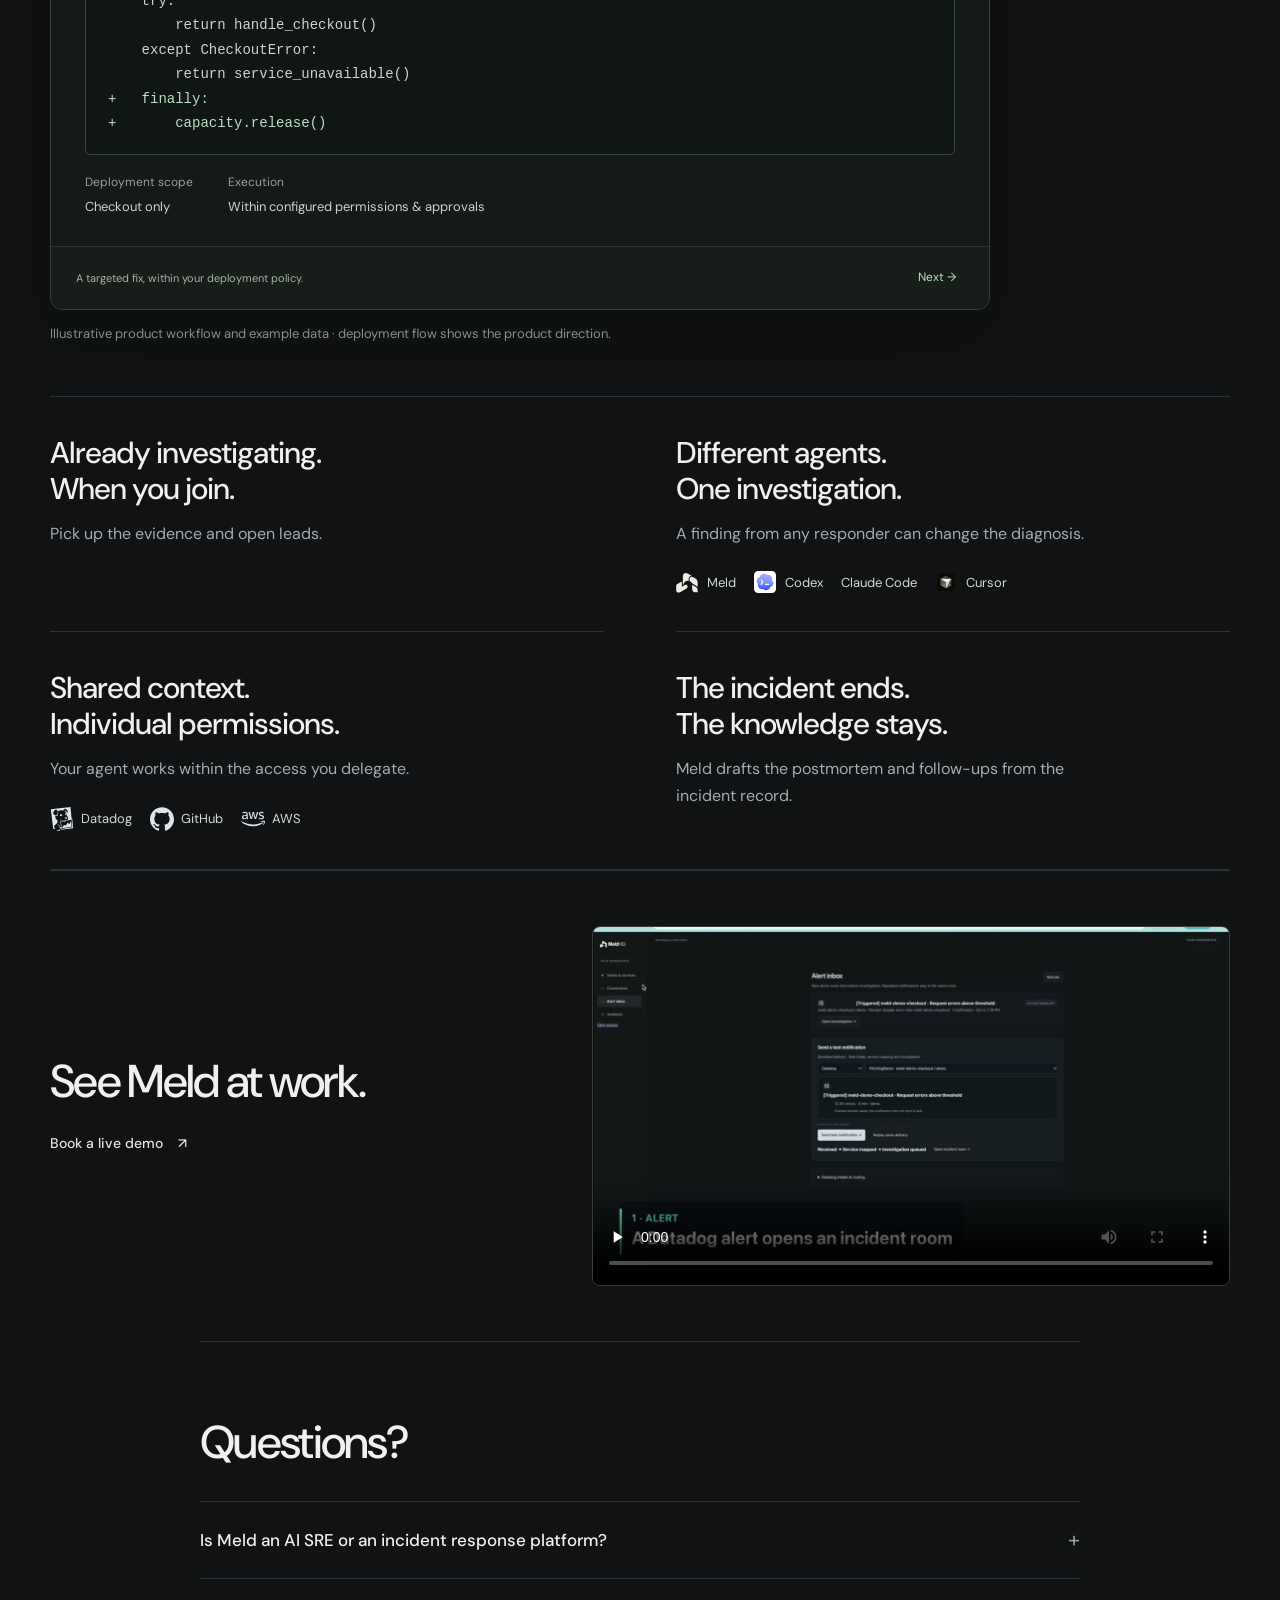
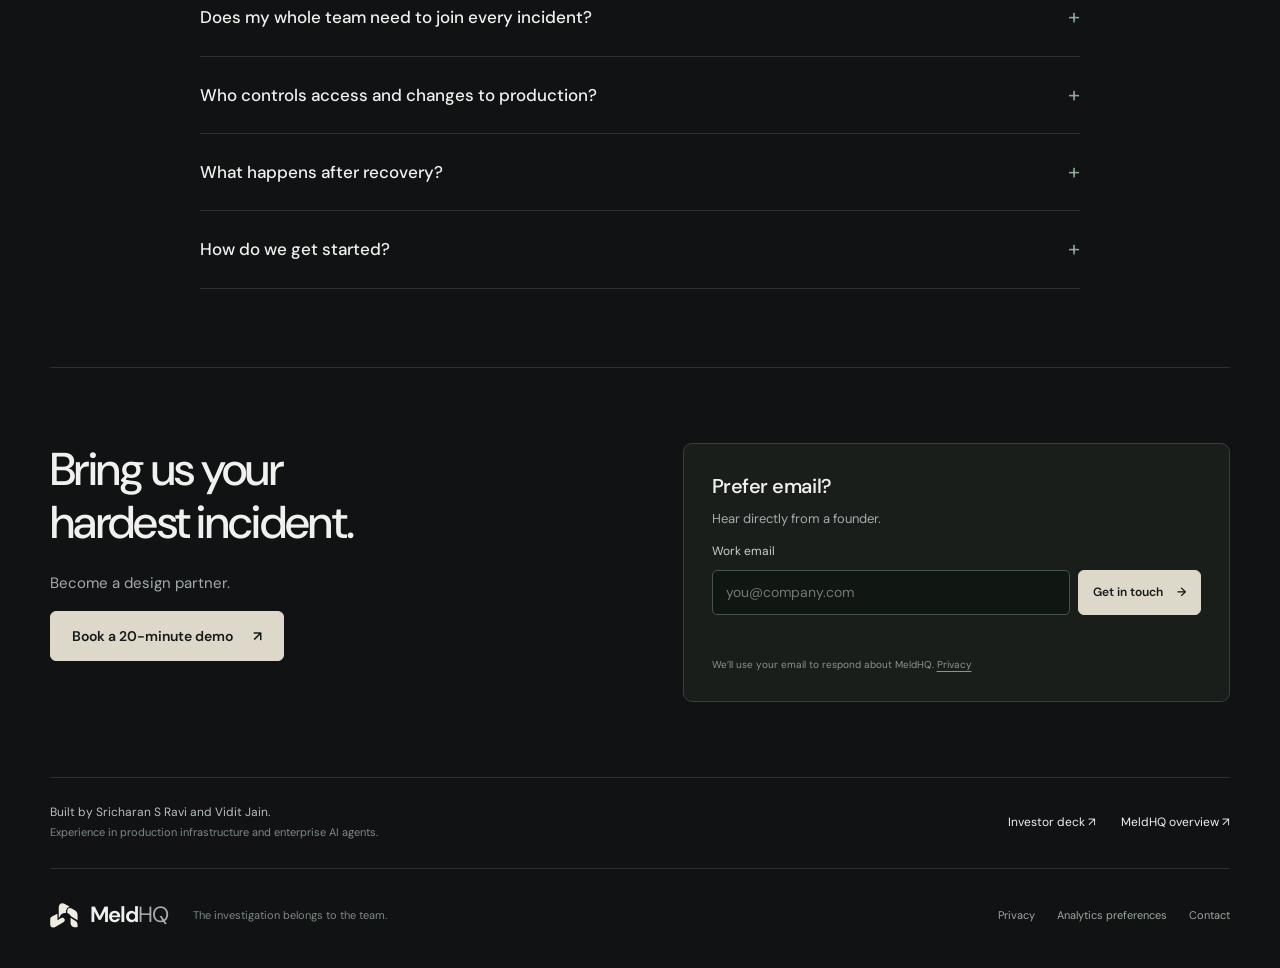
==== commit 797ff5a2: "Animate incident evidence changing the diagnosis" ====
--- a/index.html
+++ b/index.html
@@ -6,8 +6,8 @@
   <meta name="description" content="MeldHQ brings on-call, AI-led incident resolution and postmortems into one platform. Meld diagnoses and fixes outages; engineers and their agents join when needed.">
   <meta name="theme-color" content="#101214"><link rel="canonical" href="https://meldhq.net/">
   <meta property="og:title" content="MeldHQ — From first alert to verified recovery."><meta property="og:description" content="On-call, AI-led resolution and postmortems in one incident-response platform."><meta property="og:type" content="website"><meta property="og:url" content="https://meldhq.net/">
-  <link rel="icon" type="image/svg+xml" href="favicon.svg"><link rel="stylesheet" href="website.css?v=recovery-8">
-  <script src="analytics-config.js?v=1" defer></script><script src="analytics.js?v=2" defer></script><script src="website.js?v=6" defer></script>
+  <link rel="icon" type="image/svg+xml" href="favicon.svg"><link rel="stylesheet" href="website.css?v=recovery-9">
+  <script src="analytics-config.js?v=1" defer></script><script src="analytics.js?v=2" defer></script><script src="website.js?v=7" defer></script>
 </head>
 <body>
 <a class="skip" href="#main">Skip to content</a>
@@ -29,7 +29,7 @@
       <div class="preview-title"><span class="preview-kicker">ONE SHARED INVESTIGATION</span><h2>Every finding moves it forward.</h2></div>
       <ol class="preview-events">
         <li data-scene="0"><div class="event-icon alert-icon"><img src="assets/brands/datadog.svg" width="22" height="22" alt="Datadog"></div><div><span class="event-meta">ALERT RECEIVED</span><h3>Checkout errors rising</h3><p>Requests are failing. Meld starts investigating.</p></div><span class="event-check" aria-hidden="true">✓</span></li>
-        <li data-scene="1"><div class="event-icon"><img src="meldhq-mark.svg" width="22" height="22" alt="Meld"></div><div><span class="event-meta">MELD INVESTIGATES</span><h3>Capacity exhausted</h3><p>Testing two leads: traffic spike or leaked slots.</p></div><span class="event-check" aria-hidden="true">✓</span></li>
+        <li data-scene="1"><div class="event-icon"><img src="meldhq-mark.svg" width="22" height="22" alt="Meld"></div><div><span class="event-meta">MELD INVESTIGATES</span><h3 data-diagnosis-title>Capacity exhausted</h3><p data-diagnosis>Testing two leads: traffic spike or leaked slots.</p></div><span class="event-check" aria-hidden="true">✓</span></li>
         <li data-scene="2"><div class="event-icon"><img src="assets/brands/codex.svg" width="22" height="22" alt="Codex"></div><div><span class="event-meta">ENGINEER + CODEX SHARE EVIDENCE</span><h3>“The error path never releases its slot.”</h3><p class="evidence-pivot"><span aria-hidden="true">↳</span> Meld updates the diagnosis: slot leak.</p></div><span class="event-check" aria-hidden="true">✓</span></li>
         <li data-scene="3"><div class="event-icon recovery-icon" aria-hidden="true">✓</div><div><span class="event-meta">FIX APPROVED · RECOVERY CHECKED</span><h3>Checkout is healthy again</h3><p>Release the slot. Verify fresh requests.</p></div><span class="event-check" aria-hidden="true">✓</span></li>
       </ol>
--- a/website.css
+++ b/website.css
@@ -38,3 +38,23 @@
 .preview-controls button{min-height:44px;padding:10px 5px}
 .fix-scope>span{font-size:12px}
 @media(max-width:420px){.preview-label{display:none}.preview-events p{font-size:13px}.event-meta{font-size:11px}.autonomous-workflow .fix-code{font-size:12px}}
+
+/* The incident thread carries evidence forward; a teammate's finding changes Meld's diagnosis. */
+.preview-events{position:relative}
+.preview-events::before,.preview-events::after{content:"";position:absolute;z-index:0;left:42px;top:44px;bottom:44px;width:2px;border-radius:2px;pointer-events:none}
+.preview-events::before{background:#405047}
+.preview-events::after{background:linear-gradient(#8fbea0,#b8dfc6);transform-origin:top;transform:scaleY(var(--rail-progress,0));transition:transform 700ms cubic-bezier(.22,1,.36,1)}
+.incident-preview[data-hero-stage="0"]{--rail-progress:.04}
+.incident-preview[data-hero-stage="1"]{--rail-progress:.34}
+.incident-preview[data-hero-stage="2"]{--rail-progress:.68}
+.incident-preview[data-hero-stage="3"]{--rail-progress:1}
+.preview-events li.has-pivot{border-color:#668f73;background:#b8dfc610}
+@media(prefers-reduced-motion:no-preference){.preview-events li.has-pivot .event-icon{animation:meld-pivot 850ms cubic-bezier(.22,1,.36,1) both}@keyframes meld-pivot{0%{box-shadow:0 0 0 0 #b8dfc600}40%{box-shadow:0 0 0 7px #b8dfc648}100%{box-shadow:0 0 0 0 #b8dfc600}}}
+@media(max-width:420px){.preview-events::before,.preview-events::after{left:30px}}
+
+@media(prefers-reduced-motion:no-preference){
+  .hero-copy{animation:meld-hero-enter 650ms cubic-bezier(.22,1,.36,1) both}
+  .incident-preview{animation:meld-preview-enter 850ms cubic-bezier(.22,1,.36,1) 120ms both}
+  @keyframes meld-hero-enter{from{opacity:0;transform:translateY(16px)}to{opacity:1;transform:none}}
+  @keyframes meld-preview-enter{from{opacity:0;transform:translateY(18px) scale(.985)}to{opacity:1;transform:none}}
+}
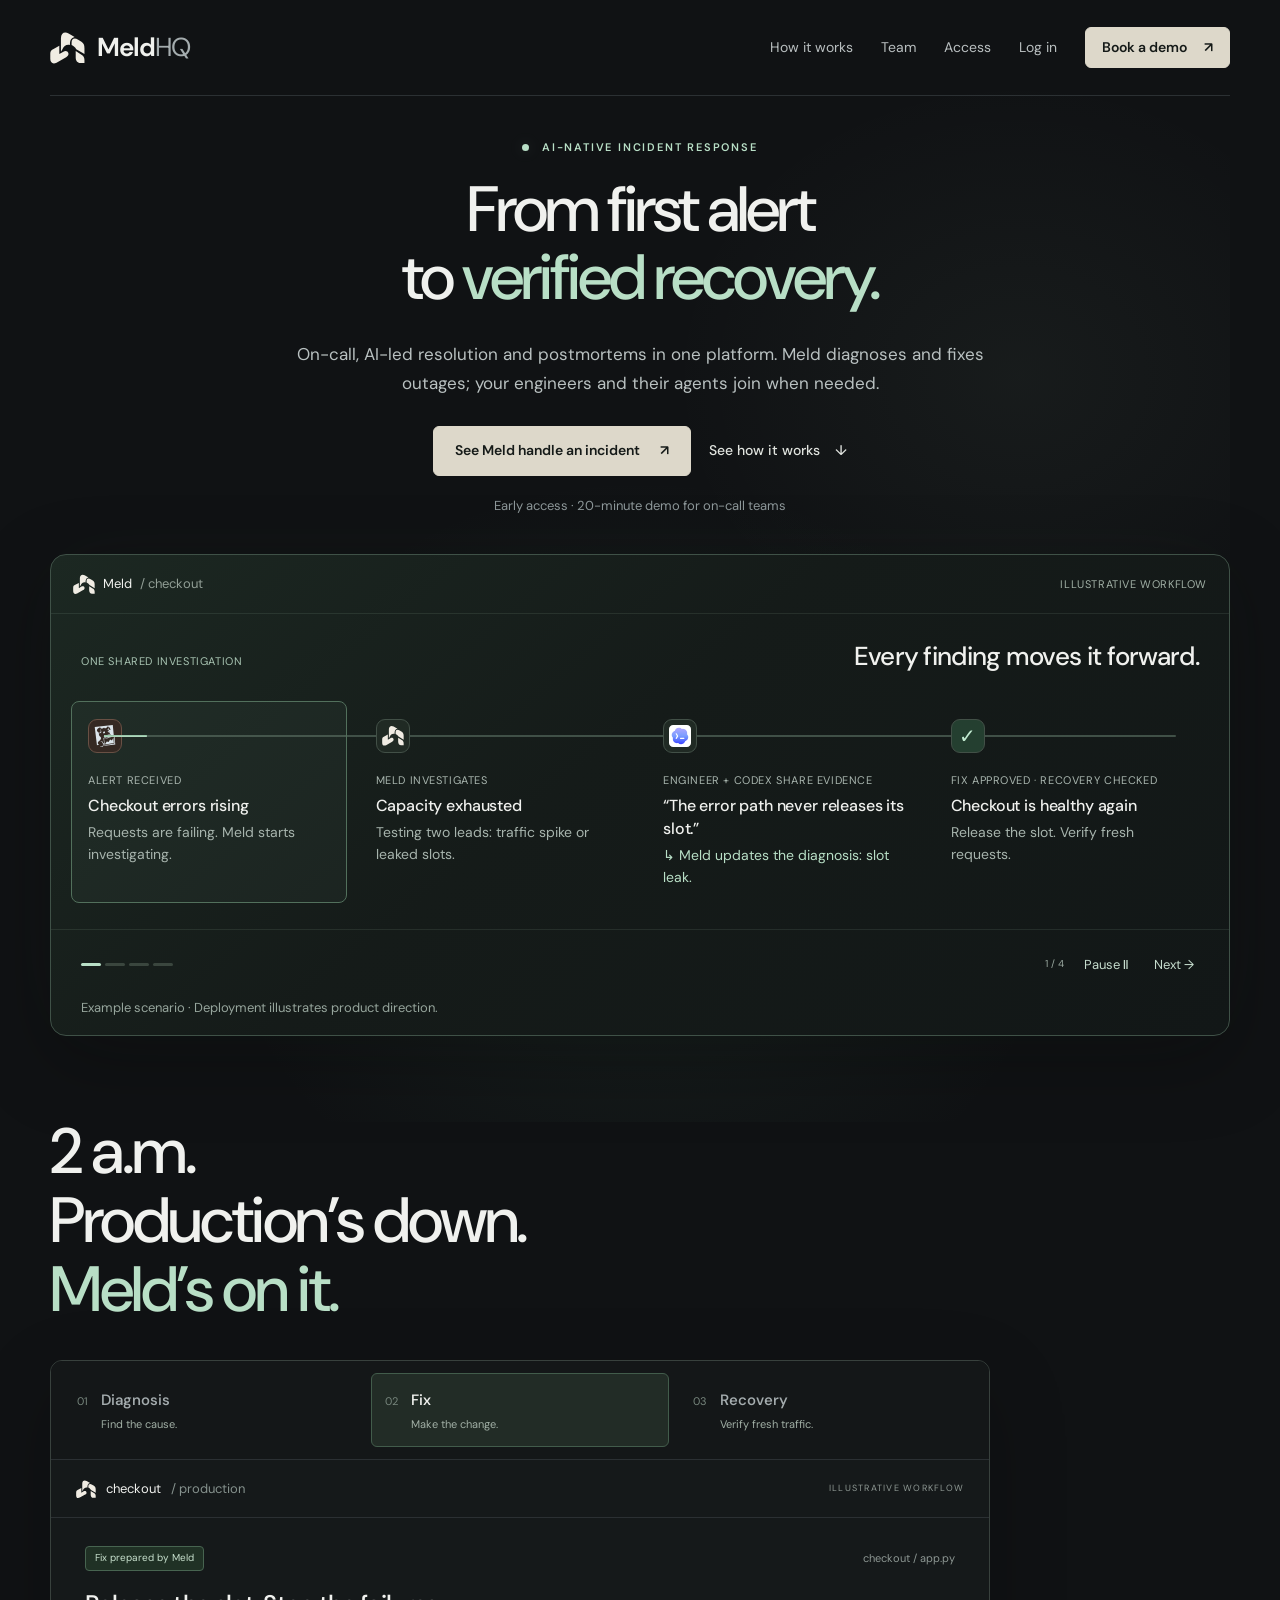
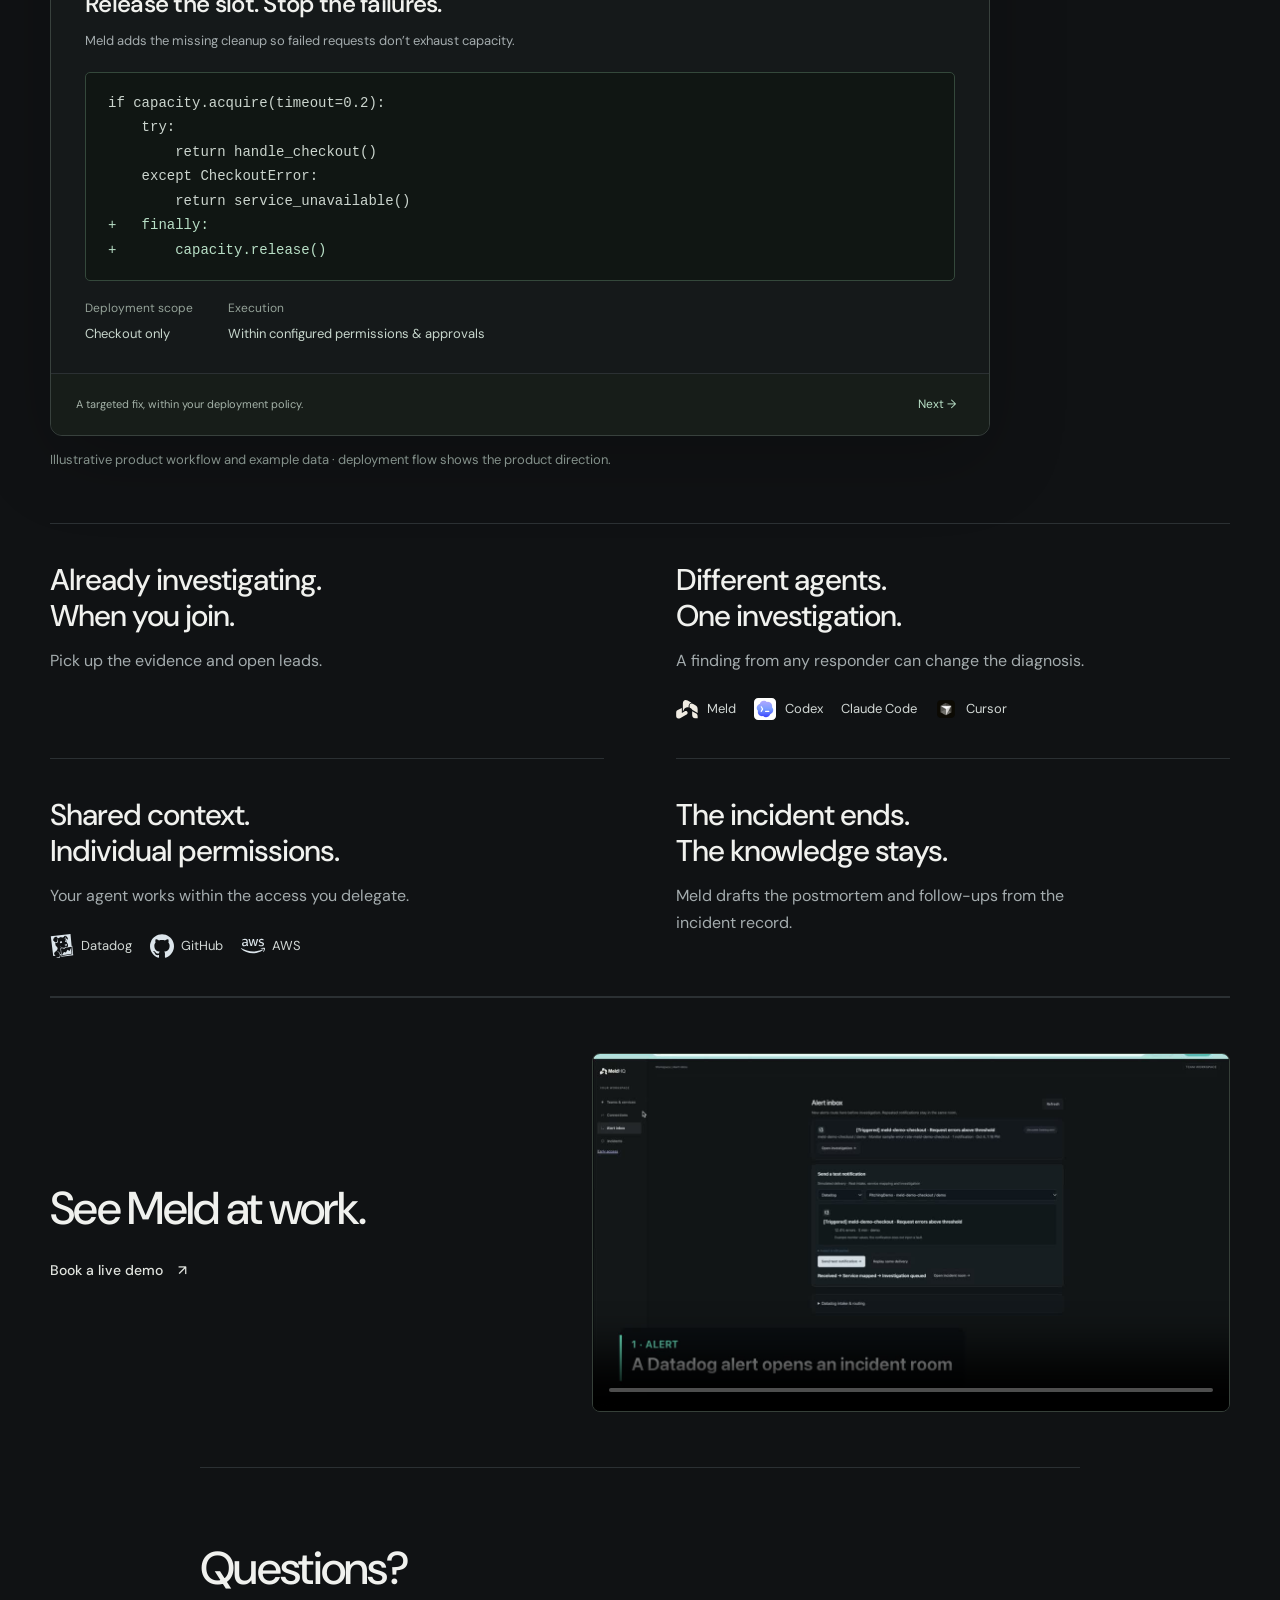
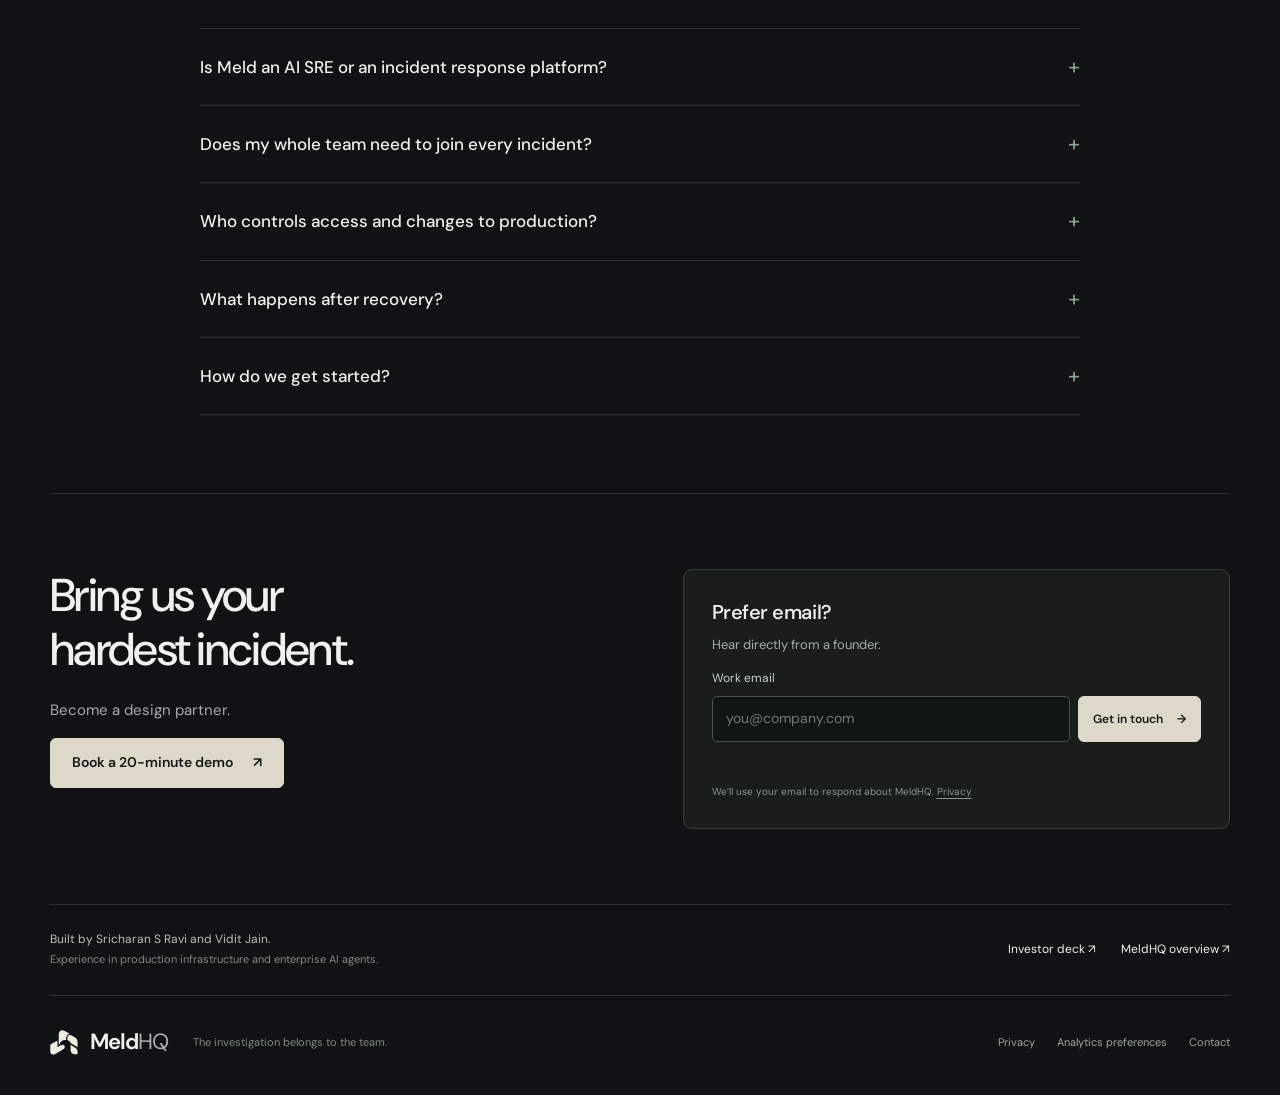
==== commit 4879f344: "Use full-width incident story in website hero" ====
--- a/index.html
+++ b/index.html
@@ -6,7 +6,7 @@
   <meta name="description" content="MeldHQ brings on-call, AI-led incident resolution and postmortems into one platform. Meld diagnoses and fixes outages; engineers and their agents join when needed.">
   <meta name="theme-color" content="#101214"><link rel="canonical" href="https://meldhq.net/">
   <meta property="og:title" content="MeldHQ — From first alert to verified recovery."><meta property="og:description" content="On-call, AI-led resolution and postmortems in one incident-response platform."><meta property="og:type" content="website"><meta property="og:url" content="https://meldhq.net/">
-  <link rel="icon" type="image/svg+xml" href="favicon.svg"><link rel="stylesheet" href="website.css?v=recovery-9">
+  <link rel="icon" type="image/svg+xml" href="favicon.svg"><link rel="stylesheet" href="website.css?v=recovery-10">
   <script src="analytics-config.js?v=1" defer></script><script src="analytics.js?v=2" defer></script><script src="website.js?v=7" defer></script>
 </head>
 <body>
--- a/website.css
+++ b/website.css
@@ -58,3 +58,29 @@
   @keyframes meld-hero-enter{from{opacity:0;transform:translateY(16px)}to{opacity:1;transform:none}}
   @keyframes meld-preview-enter{from{opacity:0;transform:translateY(18px) scale(.985)}to{opacity:1;transform:none}}
 }
+
+/* The desktop hero tells one continuous story instead of centering copy beside a tall card. */
+.hero{position:relative;isolation:isolate}
+.hero::before{content:"";position:absolute;z-index:-1;inset:-40px 0;pointer-events:none;background:radial-gradient(ellipse 48% 48% at 50% 76%,#5b99751b,transparent 76%),radial-gradient(ellipse 38% 36% at 82% 30%,#c3ecc80b,transparent 78%)}
+@media(min-width:1101px){
+  .hero{grid-template-columns:minmax(0,1fr);gap:38px;align-items:start;text-align:center;padding-top:42px;padding-bottom:46px}
+  .hero-copy{width:min(100%,850px);margin-inline:auto}
+  .hero h1{font-size:clamp(62px,5vw,78px);max-width:850px;margin-inline:auto}
+  .hero .lead{max-width:730px;margin-inline:auto}
+  .hero-actions{justify-content:center}
+  .incident-preview{width:100%;text-align:left}
+  .preview-title{display:flex;align-items:baseline;justify-content:space-between;gap:24px;padding:26px 30px 10px}
+  .preview-title h2{font-size:26px;margin:0}
+  .preview-events{display:grid;grid-template-columns:repeat(4,minmax(0,1fr));gap:12px;padding:18px 20px 26px}
+  .preview-events li{display:block;min-height:190px;padding:17px 16px 14px}
+  .preview-events li+li{margin-top:0}
+  .preview-events .event-icon{margin-bottom:18px}
+  .preview-events h3{font-size:16px}
+  .preview-events p{font-size:14px}
+  .preview-events .event-check{position:absolute;top:23px;right:17px}
+  .preview-events::before,.preview-events::after{left:53px;right:53px;top:52px;bottom:auto;width:auto;height:2px}
+  .preview-events::after{transform-origin:left;transform:scaleX(var(--rail-progress,0))}
+  .preview-controls{padding:12px 30px}
+  .incident-preview figcaption{padding:0 30px 17px}
+}
+@media(min-width:851px) and (max-width:1100px){.hero{align-items:start;padding-top:38px;padding-bottom:48px}.hero-copy{padding-top:18px}}
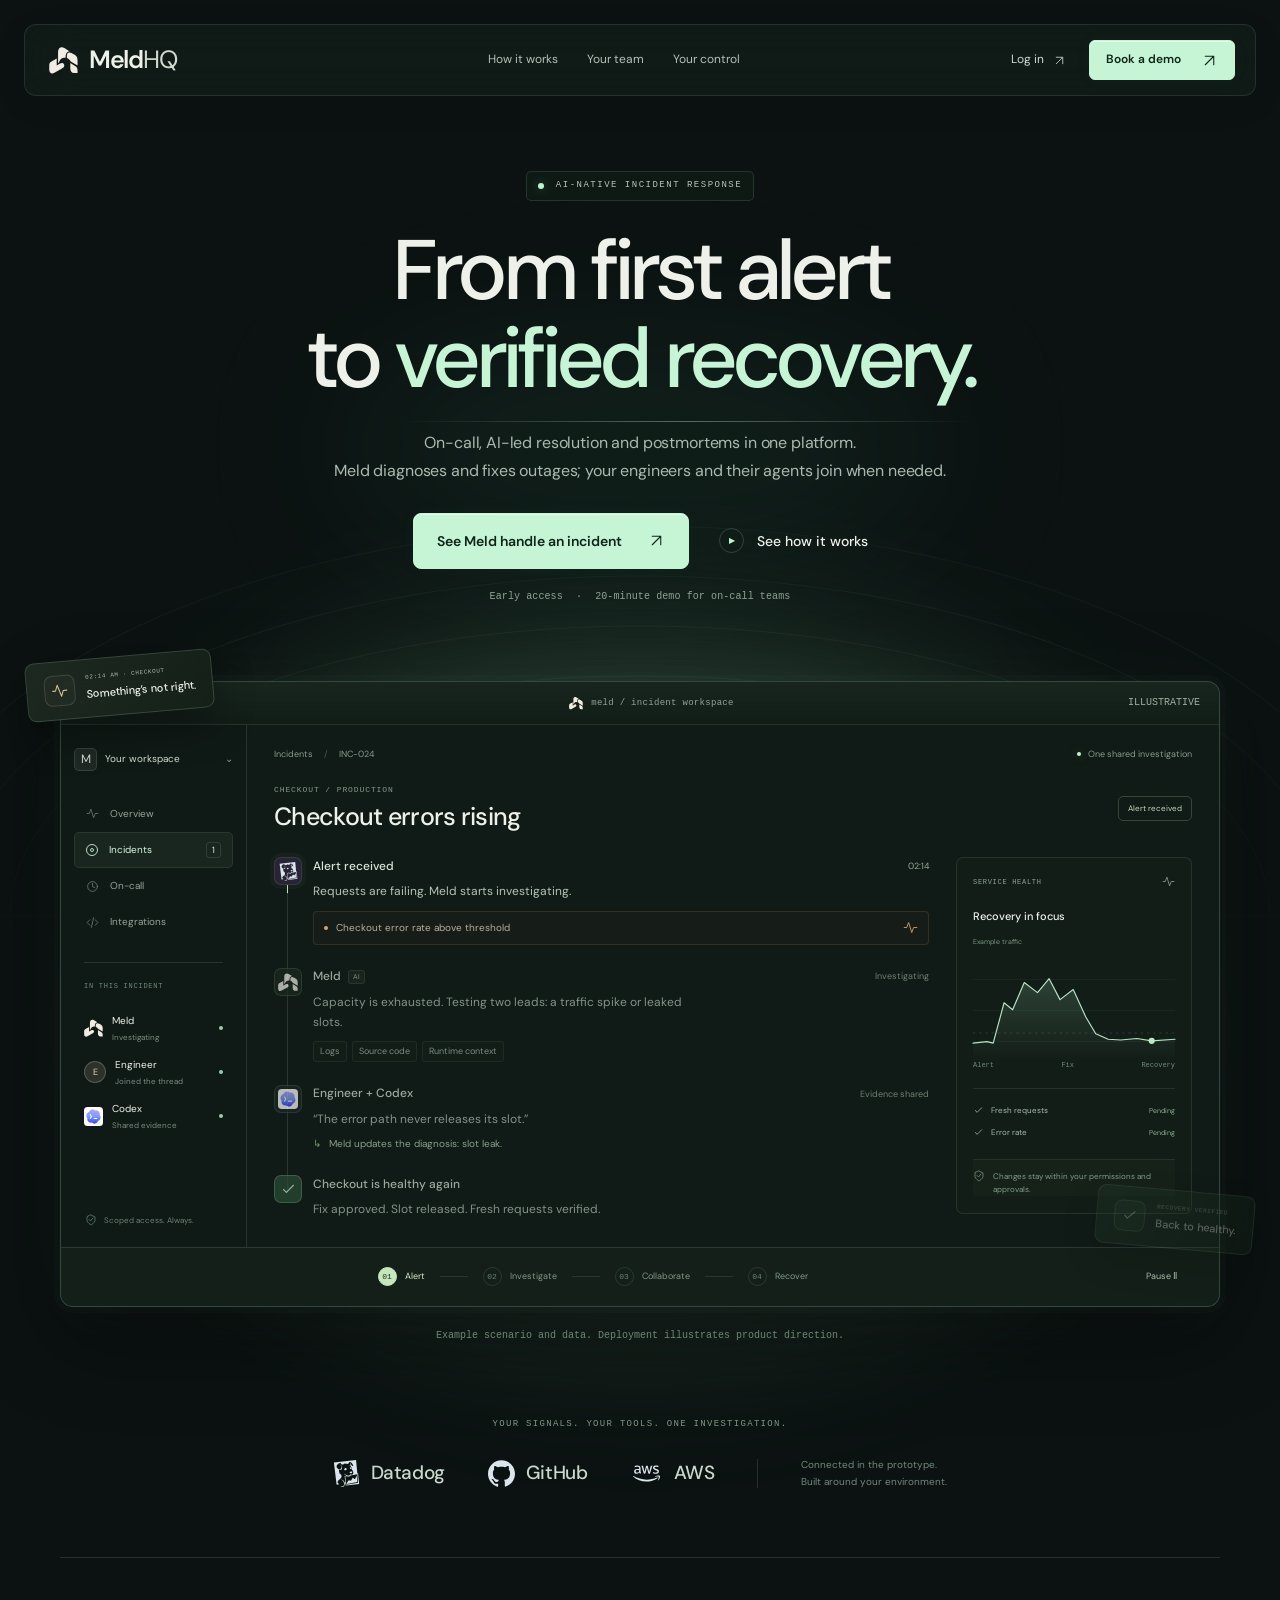
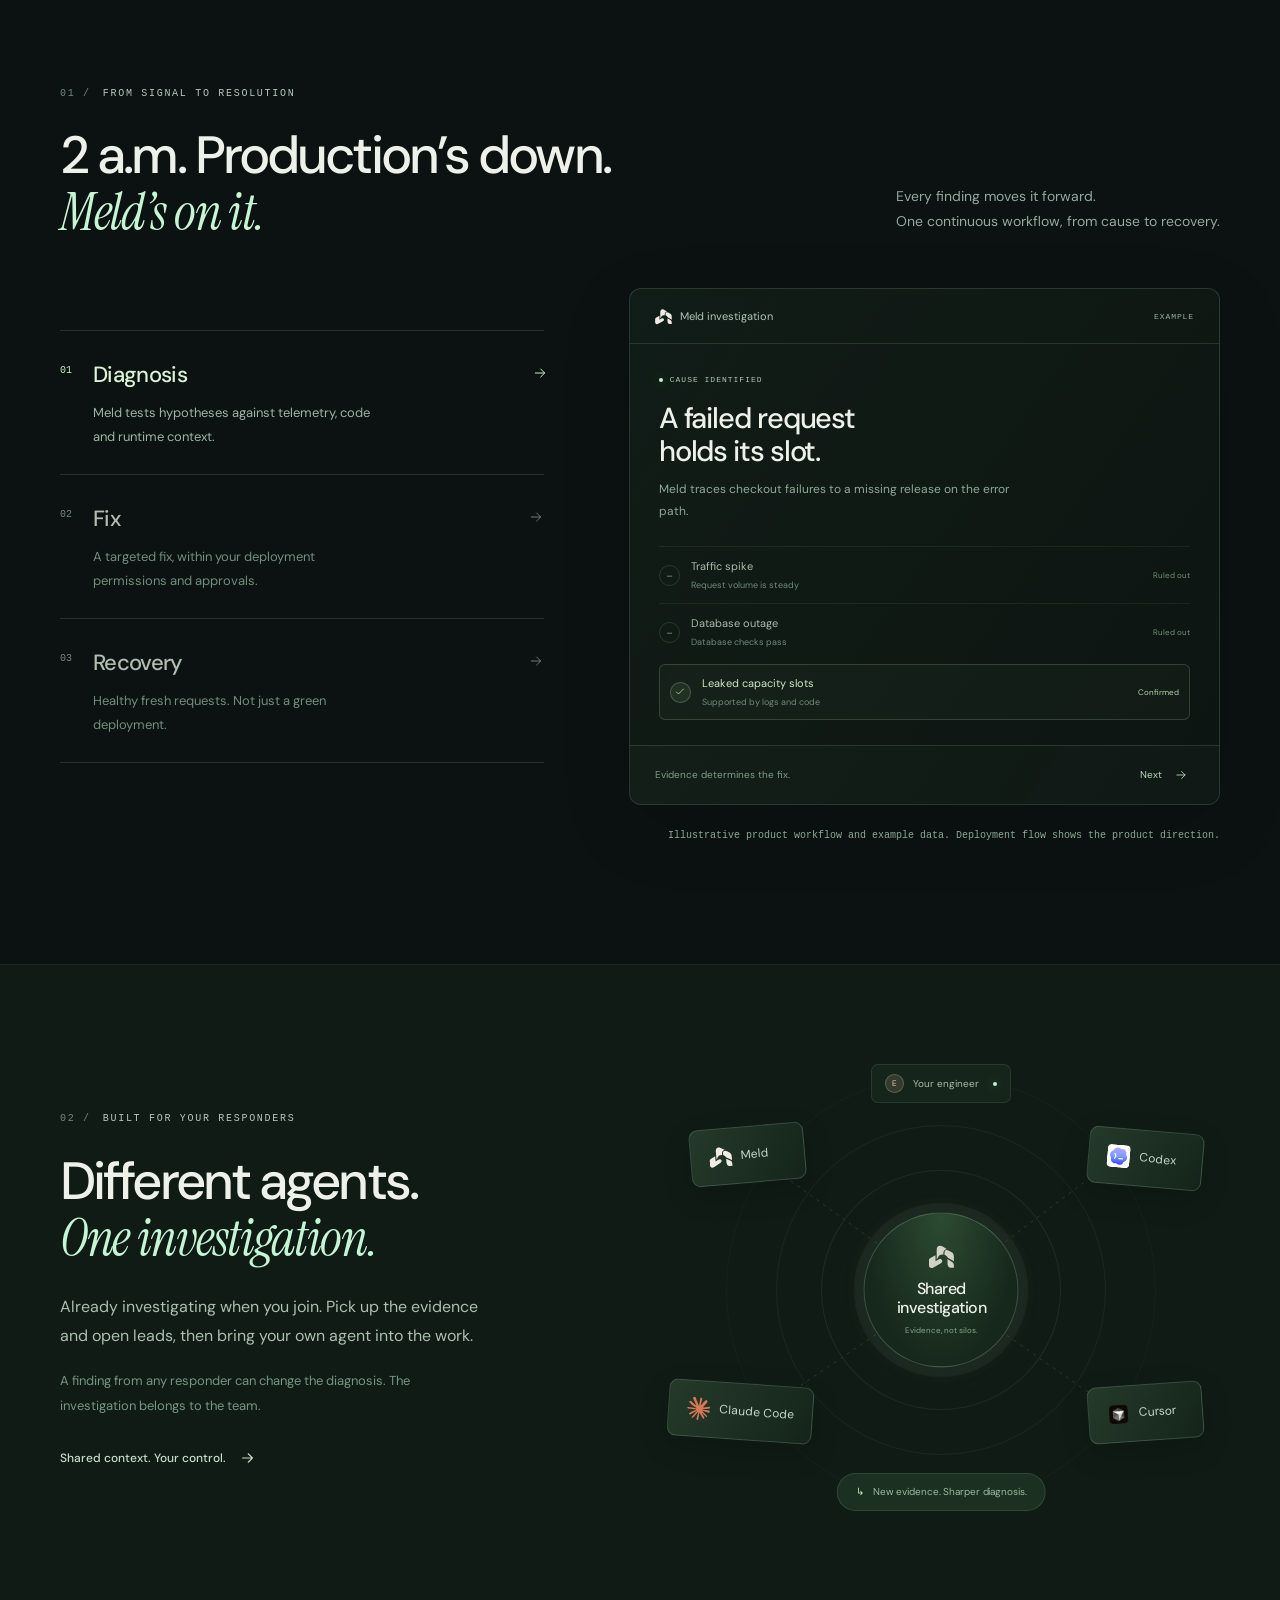
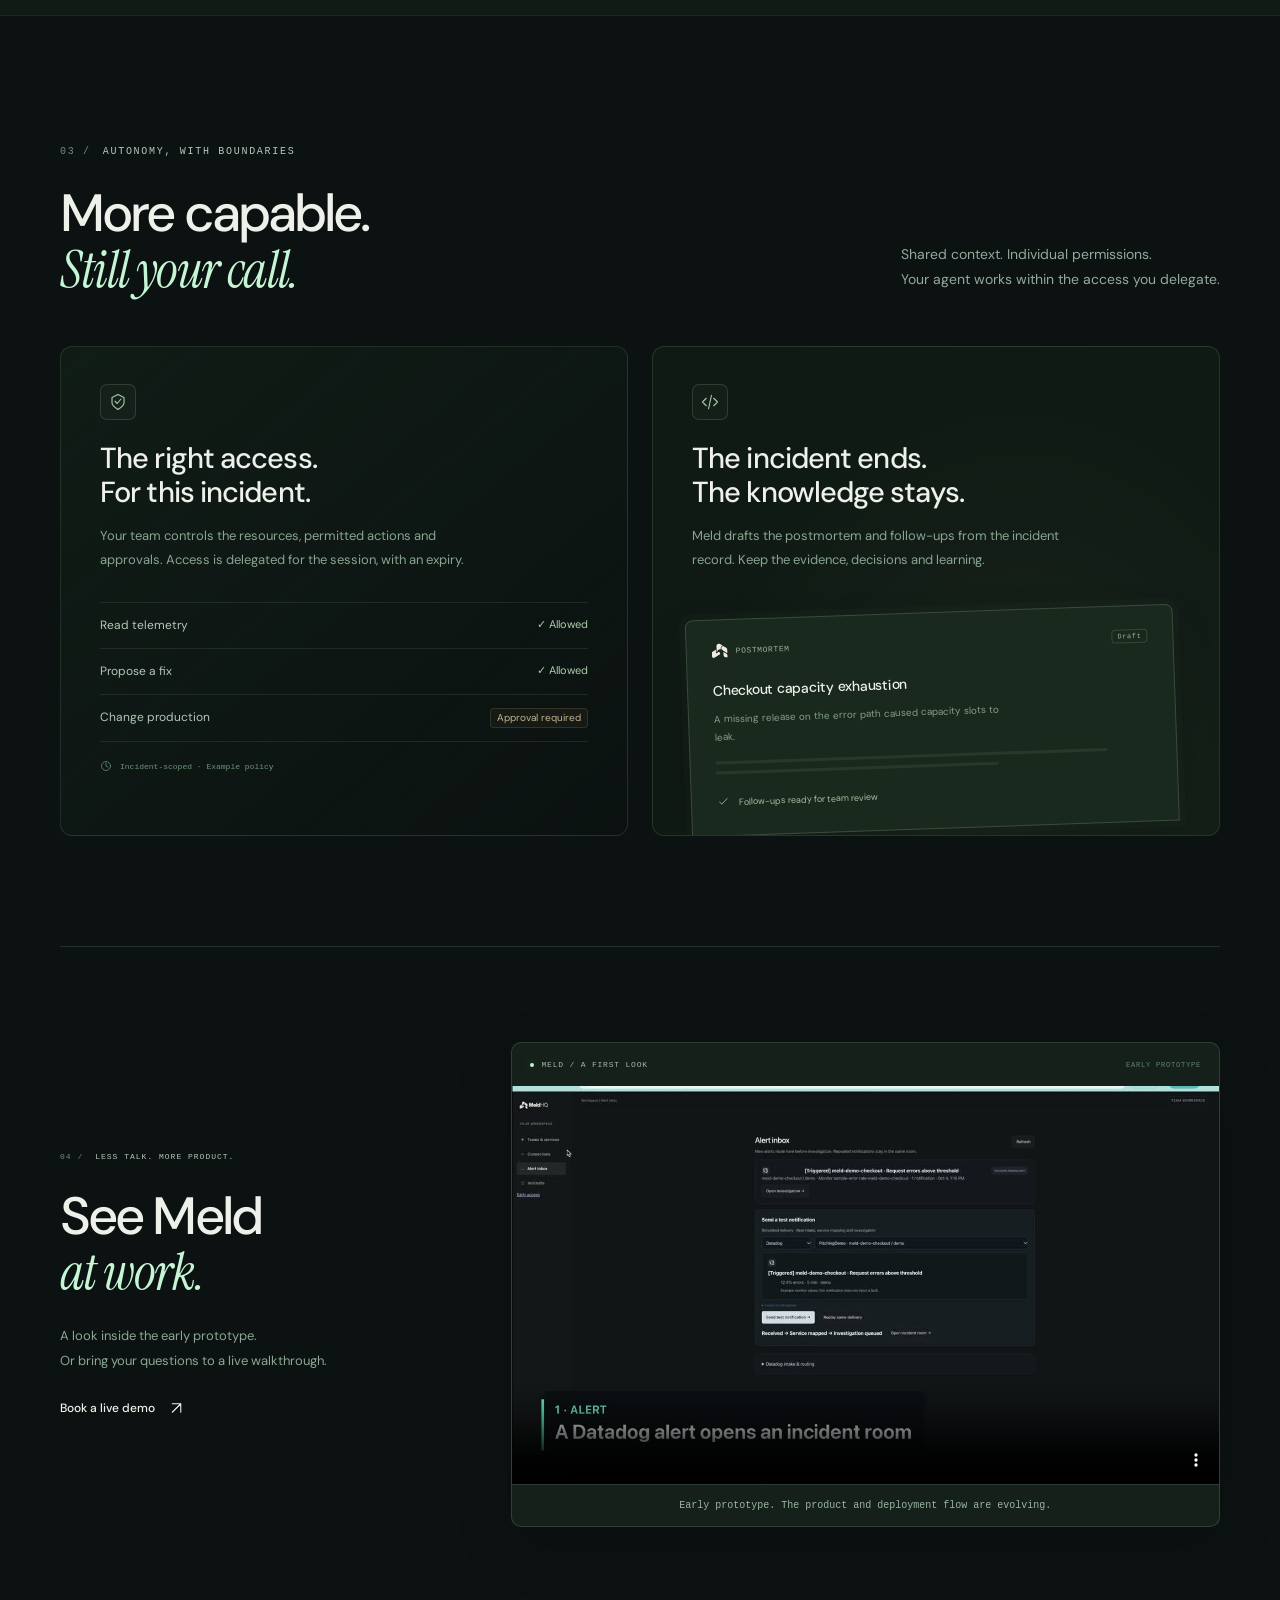
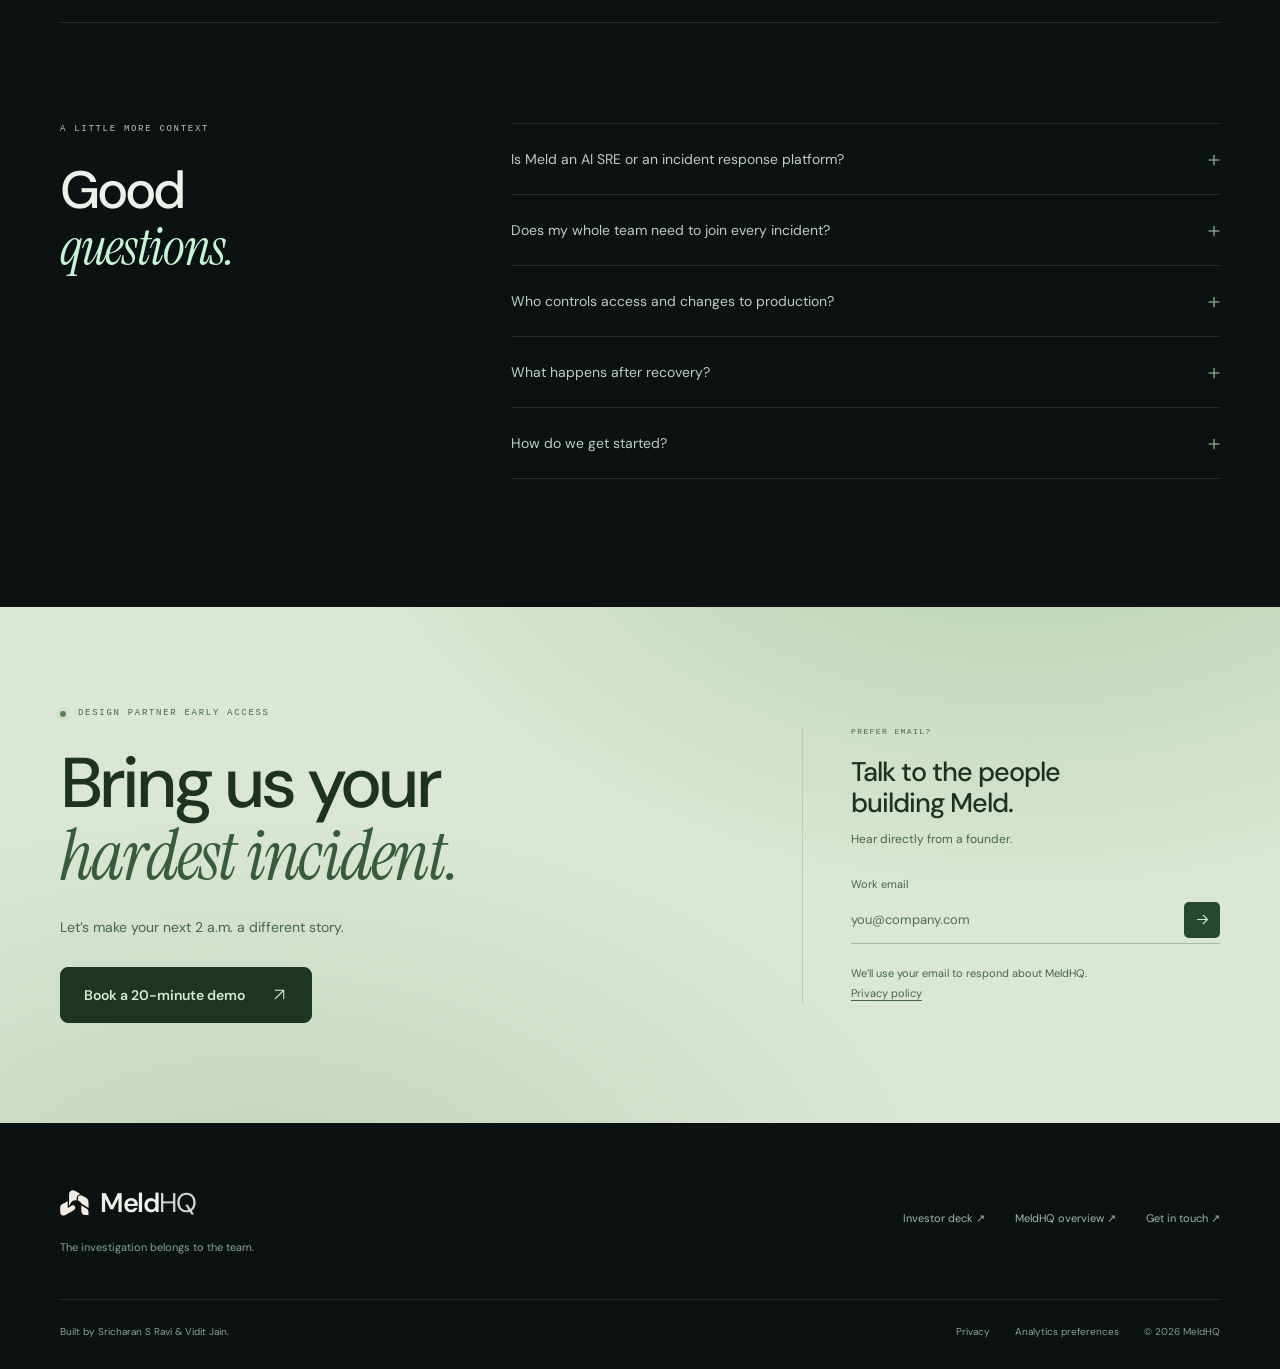
==== commit 58677413: "Deploy approved green MeldHQ marketing redesign Publish the reviewed responsive marketing site, corr" ====
--- a/index.html
+++ b/index.html
@@ -1,86 +1,83 @@
 <!doctype html>
 <html lang="en">
 <head>
-  <meta charset="UTF-8"><meta name="viewport" content="width=device-width, initial-scale=1">
-  <title>MeldHQ | AI incident response, from alert to recovery</title>
+  <meta charset="UTF-8"><meta name="viewport" content="width=device-width,initial-scale=1">
+  <title>MeldHQ | From first alert to verified recovery</title>
   <meta name="description" content="MeldHQ brings on-call, AI-led incident resolution and postmortems into one platform. Meld diagnoses and fixes outages; engineers and their agents join when needed.">
-  <meta name="theme-color" content="#101214"><link rel="canonical" href="https://meldhq.net/">
-  <meta property="og:title" content="MeldHQ — From first alert to verified recovery."><meta property="og:description" content="On-call, AI-led resolution and postmortems in one incident-response platform."><meta property="og:type" content="website"><meta property="og:url" content="https://meldhq.net/">
-  <link rel="icon" type="image/svg+xml" href="favicon.svg"><link rel="stylesheet" href="website.css?v=recovery-10">
-  <script src="analytics-config.js?v=1" defer></script><script src="analytics.js?v=2" defer></script><script src="website.js?v=7" defer></script>
+  <meta name="theme-color" content="#0b1211"><link rel="canonical" href="https://meldhq.net/">
+  <meta property="og:title" content="MeldHQ — From first alert to verified recovery."><meta property="og:description" content="On-call, AI-led resolution and postmortems in one incident-response platform."><meta property="og:type" content="website"><meta property="og:url" content="https://meldhq.net/"><meta property="og:site_name" content="MeldHQ">
+  <meta property="og:image" content="https://meldhq.net/assets/meldhq-social.png"><meta property="og:image:type" content="image/png"><meta property="og:image:width" content="1200"><meta property="og:image:height" content="630"><meta property="og:image:alt" content="MeldHQ. From first alert to verified recovery. AI-native incident response.">
+  <meta name="twitter:card" content="summary_large_image"><meta name="twitter:title" content="MeldHQ — From first alert to verified recovery."><meta name="twitter:description" content="On-call, AI-led resolution and postmortems in one platform."><meta name="twitter:image" content="https://meldhq.net/assets/meldhq-social.png"><meta name="twitter:image:alt" content="MeldHQ. From first alert to verified recovery.">
+  <link rel="icon" type="image/svg+xml" href="favicon.svg"><link rel="stylesheet" href="website.css?v=20261018-redesign">
+  <link rel="preload" href="assets/fonts/dm-sans-latin.woff2" as="font" type="font/woff2" crossorigin><link rel="preload" href="assets/fonts/instrument-serif-italic-latin.woff2" as="font" type="font/woff2" crossorigin>
+  <script src="analytics-config.js?v=1" defer></script><script src="analytics.js?v=2" defer></script><script src="website.js?v=20261018-redesign" defer></script>
 </head>
 <body>
+<svg class="icon-sprite" aria-hidden="true"><defs><symbol id="arrow" viewBox="0 0 24 24"><path d="M5 12h14m-6-6 6 6-6 6"/></symbol><symbol id="arrow-up" viewBox="0 0 24 24"><path d="M6 18 18 6M6 6h12v12"/></symbol><symbol id="check" viewBox="0 0 24 24"><path d="m5 12 4 4L19 6"/></symbol><symbol id="activity" viewBox="0 0 24 24"><path d="M2 12h4l3-8 5 16 3-8h5"/></symbol><symbol id="code" viewBox="0 0 24 24"><path d="m7 7-5 5 5 5m10-10 5 5-5 5m-3-14-4 18"/></symbol><symbol id="shield" viewBox="0 0 24 24"><path d="m12 2 8 4v7c0 4-8 9-8 9s-8-5-8-9V6zM8 11l3 3 5-6"/></symbol><symbol id="clock" viewBox="0 0 24 24"><circle cx="12" cy="12" r="9"/><path d="M12 6v6l4 2"/></symbol></defs></svg>
 <a class="skip" href="#main">Skip to content</a>
-<header class="nav wrap">
-  <a class="brand" href="/" aria-label="MeldHQ home"><img src="meldhq-mark.svg" alt="" width="35" height="33"><span>Meld<span class="hq">HQ</span></span></a>
-  <nav aria-label="Main navigation"><a href="#workflow">How it works</a><a href="#team">Team</a><a href="#access">Access</a><a href="https://app.meldhq.net/" data-event="app_opened" data-placement="nav">Log in</a><a class="button small booking" href="https://calendar.app.google/288JiRyM8VTCZps88" data-event="demo_booking_clicked" data-placement="nav">Book a demo <span aria-hidden="true">↗</span></a></nav>
+<header class="site-header" id="site-header">
+  <a class="brand" href="./" aria-label="MeldHQ home"><img src="meldhq-mark.svg" alt="" width="32" height="30"><span>Meld<span class="hq">HQ</span></span></a>
+  <nav class="desktop-nav" aria-label="Main navigation"><a href="#workflow">How it works</a><a href="#team">Your team</a><a href="#access">Your control</a></nav>
+  <div class="header-actions"><a class="login" href="https://app.meldhq.net/" data-event="app_opened" data-placement="nav">Log in <svg class="icon"><use href="#arrow-up"/></svg></a><a class="button button-small booking" href="https://calendar.app.google/288JiRyM8VTCZps88" data-event="demo_booking_clicked" data-placement="nav">Book a demo <svg class="icon"><use href="#arrow-up"/></svg></a><button class="menu-toggle" aria-label="Open navigation" aria-expanded="false" aria-controls="mobile-nav"><span></span><span></span></button></div>
+  <nav id="mobile-nav" class="mobile-nav" aria-label="Mobile navigation" hidden><a href="#workflow">How it works</a><a href="#team">Your team</a><a href="#access">Your control</a><a href="https://app.meldhq.net/" data-event="app_opened" data-placement="mobile-nav">Log in ↗</a></nav>
 </header>
 <main id="main">
-  <section class="hero wrap">
-    <div class="hero-copy">
-    <p class="eyebrow"><span class="signal-dot"></span> AI-NATIVE INCIDENT RESPONSE</p>
-    <h1>From first alert<br>to <span>verified recovery.</span></h1>
-    <p class="lead">On-call, AI-led resolution and postmortems in one platform. Meld diagnoses and fixes outages; your engineers and their agents join when needed.</p>
-    <div class="hero-actions"><a class="button booking" href="https://calendar.app.google/288JiRyM8VTCZps88" data-event="demo_booking_clicked" data-placement="hero">See Meld handle an incident <span aria-hidden="true">↗</span></a><a class="text-link" href="#workflow" data-event="workflow_opened" data-placement="hero">See how it works <span aria-hidden="true">↓</span></a></div>
-    <p class="hero-note">Early access · 20-minute demo for on-call teams</p>
+  <section class="hero" aria-labelledby="hero-title">
+    <div class="hero-atmosphere" aria-hidden="true"><div class="aurora aurora-one"></div><div class="aurora aurora-two"></div><svg class="orbital-lines" viewBox="0 0 1600 950" preserveAspectRatio="xMidYMid slice"><ellipse cx="800" cy="840" rx="750" ry="390"/><ellipse cx="800" cy="840" rx="690" ry="340"/><ellipse cx="800" cy="840" rx="630" ry="290"/><ellipse cx="800" cy="840" rx="570" ry="240"/><path d="M0 840H1600"/></svg></div>
+    <div class="hero-copy wrap">
+      <p class="eyebrow hero-eyebrow"><span class="status-dot"></span> AI-NATIVE INCIDENT RESPONSE</p>
+      <h1 id="hero-title">From first alert<br>to <em>verified recovery.</em></h1>
+      <p class="hero-lead">On-call, AI-led resolution and postmortems in one platform.<br class="desktop-break"> Meld diagnoses and fixes outages; your engineers and their agents join when needed.</p>
+      <div class="hero-actions"><a class="button booking" href="https://calendar.app.google/288JiRyM8VTCZps88" data-event="demo_booking_clicked" data-placement="hero">See Meld handle an incident <svg class="icon"><use href="#arrow-up"/></svg></a><a class="text-link" href="#workflow" data-event="workflow_opened" data-placement="hero"><span class="play-icon">▶</span> See how it works</a></div>
+      <p class="hero-note">Early access <span>·</span> 20-minute demo for on-call teams</p>
     </div>
-    <figure class="incident-preview" aria-label="Illustrative incident investigation" data-hero-stage="3">
-      <div class="preview-top"><span><img src="meldhq-mark.svg" width="22" height="22" alt=""> Meld <span class="preview-room">/ checkout</span></span><span class="preview-label">ILLUSTRATIVE WORKFLOW</span></div>
-      <div class="preview-title"><span class="preview-kicker">ONE SHARED INVESTIGATION</span><h2>Every finding moves it forward.</h2></div>
-      <ol class="preview-events">
-        <li data-scene="0"><div class="event-icon alert-icon"><img src="assets/brands/datadog.svg" width="22" height="22" alt="Datadog"></div><div><span class="event-meta">ALERT RECEIVED</span><h3>Checkout errors rising</h3><p>Requests are failing. Meld starts investigating.</p></div><span class="event-check" aria-hidden="true">✓</span></li>
-        <li data-scene="1"><div class="event-icon"><img src="meldhq-mark.svg" width="22" height="22" alt="Meld"></div><div><span class="event-meta">MELD INVESTIGATES</span><h3 data-diagnosis-title>Capacity exhausted</h3><p data-diagnosis>Testing two leads: traffic spike or leaked slots.</p></div><span class="event-check" aria-hidden="true">✓</span></li>
-        <li data-scene="2"><div class="event-icon"><img src="assets/brands/codex.svg" width="22" height="22" alt="Codex"></div><div><span class="event-meta">ENGINEER + CODEX SHARE EVIDENCE</span><h3>“The error path never releases its slot.”</h3><p class="evidence-pivot"><span aria-hidden="true">↳</span> Meld updates the diagnosis: slot leak.</p></div><span class="event-check" aria-hidden="true">✓</span></li>
-        <li data-scene="3"><div class="event-icon recovery-icon" aria-hidden="true">✓</div><div><span class="event-meta">FIX APPROVED · RECOVERY CHECKED</span><h3>Checkout is healthy again</h3><p>Release the slot. Verify fresh requests.</p></div><span class="event-check" aria-hidden="true">✓</span></li>
-      </ol>
-      <div class="preview-controls" hidden><span class="preview-progress" aria-hidden="true"><i></i><i></i><i></i><i></i></span><span id="preview-position">4 / 4</span><button type="button" id="preview-toggle">Replay ↻</button><button type="button" id="preview-next" aria-label="Next animation step">Next →</button></div>
-      <figcaption>Example scenario · Deployment illustrates product direction.</figcaption>
-    </figure>
+    <div class="product-scene wrap" data-section="product-preview">
+      <div class="scene-halo" aria-hidden="true"></div>
+      <div class="floating-signal signal-alert" aria-hidden="true"><span class="signal-symbol"><svg class="icon"><use href="#activity"/></svg></span><div><small>02:14 AM · CHECKOUT</small><strong>Something’s not right.</strong></div></div>
+      <div class="floating-signal signal-resolved" aria-hidden="true"><span class="signal-symbol"><svg class="icon"><use href="#check"/></svg></span><div><small>RECOVERY VERIFIED</small><strong>Back to healthy.</strong></div></div>
+      <div class="product-window" aria-label="Illustrative Meld incident workflow">
+        <div class="window-bar"><div class="window-dots" aria-hidden="true"><i></i><i></i><i></i></div><span><img src="meldhq-mark.svg" width="14" height="14" alt=""> meld / incident workspace</span><span class="example-badge">ILLUSTRATIVE</span></div>
+        <div class="product-body">
+          <aside class="product-sidebar" aria-label="Illustrative workspace context"><div class="workspace-name"><span class="workspace-avatar">M</span> Your workspace <span class="chevron">⌄</span></div><div class="sidebar-item"><svg class="icon"><use href="#activity"/></svg> Overview</div><div class="sidebar-item active"><span class="sidebar-ring"></span> Incidents <span class="count">1</span></div><div class="sidebar-item"><svg class="icon"><use href="#clock"/></svg> On-call</div><div class="sidebar-item"><svg class="icon"><use href="#code"/></svg> Integrations</div><div class="sidebar-separator"></div><p class="sidebar-label">IN THIS INCIDENT</p><div class="responder"><img src="meldhq-mark.svg" width="22" height="22" alt=""><span>Meld <small>Investigating</small></span><i></i></div><div class="responder"><span class="person-avatar">E</span><span>Engineer <small>Joined the thread</small></span><i></i></div><div class="responder"><img src="assets/brands/codex.svg" width="22" height="22" alt=""><span>Codex <small>Shared evidence</small></span><i></i></div><div class="sidebar-bottom"><svg class="icon"><use href="#shield"/></svg> Scoped access. Always.</div></aside>
+          <div class="incident-workspace">
+            <div class="incident-top"><span class="incident-breadcrumb">Incidents <span>/</span> INC-024</span><span class="live-label"><span class="status-dot"></span> One shared investigation</span></div>
+            <div class="incident-heading"><div><p class="incident-kicker">CHECKOUT / PRODUCTION</p><h2>Checkout errors rising</h2></div><span class="incident-status" id="incident-status">Investigating</span></div>
+            <div class="incident-columns">
+              <div class="incident-thread">
+                <article class="thread-event" data-scene="0"><div class="thread-avatar datadog-avatar"><img src="assets/brands/datadog.svg" width="19" height="19" alt="Datadog"></div><div><div class="thread-meta"><strong>Alert received</strong><time>02:14</time></div><p>Requests are failing. Meld starts investigating.</p><div class="alert-detail"><span class="alert-led"></span> Checkout error rate above threshold <svg class="icon"><use href="#activity"/></svg></div></div></article>
+                <article class="thread-event" data-scene="1"><div class="thread-avatar meld-avatar"><img src="meldhq-mark.svg" width="20" height="20" alt="Meld"></div><div><div class="thread-meta"><strong>Meld</strong><span class="agent-label">AI</span><time>Investigating</time></div><p id="diagnosis-copy">Capacity is exhausted. Testing two leads: a traffic spike or leaked slots.</p><div class="evidence-chips"><span>Logs</span><span>Source code</span><span>Runtime context</span></div></div></article>
+                <article class="thread-event" data-scene="2"><div class="thread-avatar codex-avatar"><img src="assets/brands/codex.svg" width="20" height="20" alt="Codex"></div><div><div class="thread-meta"><strong>Engineer + Codex</strong><time>Evidence shared</time></div><p>“The error path never releases its slot.”</p><div class="pivot-note"><span>↳</span> Meld updates the diagnosis: slot leak.</div></div></article>
+                <article class="thread-event thread-recovered" data-scene="3"><div class="thread-avatar recovered-avatar"><svg class="icon"><use href="#check"/></svg></div><div><div class="thread-meta"><strong>Checkout is healthy again</strong></div><p>Fix approved. Slot released. Fresh requests verified.</p></div></article>
+              </div>
+              <aside class="incident-evidence"><div class="evidence-heading"><span>SERVICE HEALTH</span><svg class="icon"><use href="#activity"/></svg></div><div class="chart-label"><strong id="chart-status">Recovery in focus</strong><span>Example traffic</span></div><svg class="health-chart" viewBox="0 0 260 130" role="img" aria-label="Illustrative error rate rising and then recovering"><defs><linearGradient id="chart-fill" x1="0" x2="0" y1="0" y2="1"><stop stop-color="#a3e0b8" stop-opacity=".19"/><stop offset="1" stop-color="#a3e0b8" stop-opacity="0"/></linearGradient></defs><g class="chart-grid"><path d="M0 25H260M0 65H260M0 105H260"/></g><path d="M0 107 18 105 26 107 40 55 51 64 66 29 83 42 98 24 112 51 129 38 145 73 158 95 174 102 190 103 211 101 230 104 260 102V130H0Z" fill="url(#chart-fill)"/><path class="chart-line" d="M0 107 18 105 26 107 40 55 51 64 66 29 83 42 98 24 112 51 129 38 145 73 158 95 174 102 190 103 211 101 230 104 260 102"/><path class="chart-target" d="M0 94H260"/><circle cx="230" cy="104" r="4" fill="#bbe6c7"/></svg><div class="chart-axis"><span>Alert</span><span>Fix</span><span>Recovery</span></div><div class="evidence-divider"></div><div class="recovery-check"><span><svg class="icon"><use href="#check"/></svg> Fresh requests</span><span>Verified</span></div><div class="recovery-check"><span><svg class="icon"><use href="#check"/></svg> Error rate</span><span>Healthy</span></div><div class="evidence-policy"><svg class="icon"><use href="#shield"/></svg><p>Changes stay within your permissions and approvals.</p></div></aside>
+            </div>
+          </div>
+        </div>
+        <div class="incident-player"><div class="scene-steps" role="group" aria-label="Illustrative incident steps"><button type="button" data-hero-step="0"><span>01</span> Alert</button><i></i><button type="button" data-hero-step="1"><span>02</span> Investigate</button><i></i><button type="button" data-hero-step="2"><span>03</span> Collaborate</button><i></i><button type="button" data-hero-step="3"><span>04</span> Recover</button></div><button type="button" id="preview-toggle" class="animation-toggle" aria-label="Play illustrative incident animation">Replay ↻</button></div>
+      </div>
+      <p class="example-disclaimer">Example scenario and data. Deployment illustrates product direction.</p>
+    </div>
+    <div class="integrations wrap"><p>YOUR SIGNALS. YOUR TOOLS. ONE INVESTIGATION.</p><div class="integration-logos"><span><img src="assets/brands/datadog.svg" alt="" width="27" height="27">Datadog</span><span><img src="assets/brands/github.svg" alt="" width="27" height="27">GitHub</span><span><img src="assets/brands/amazonaws.svg" alt="" width="32" height="27">AWS</span><i></i><small>Connected in the prototype.<br>Built around your environment.</small></div></div>
   </section>
-  <section class="workflow wrap" id="workflow" aria-labelledby="workflow-heading" data-section="workflow">
-    <div class="section-heading midnight-heading"><h2 id="workflow-heading">2 a.m.<br>Production’s down.<br><span>Meld’s on it.</span></h2></div>
-    <div class="workflow-shell autonomous-workflow">
-      <div class="workflow-steps" role="tablist" aria-label="Meld resolution stages" aria-orientation="horizontal">
-        <button role="tab" id="step-0" aria-controls="workflow-panel" aria-selected="false" tabindex="-1" data-step="0"><span class="step-number">01</span><span><strong>Diagnosis</strong><small>Find the cause.</small></span></button>
-        <button role="tab" id="step-1" aria-controls="workflow-panel" aria-selected="true" data-step="1"><span class="step-number">02</span><span><strong>Fix</strong><small>Make the change.</small></span></button>
-        <button role="tab" id="step-2" aria-controls="workflow-panel" aria-selected="false" tabindex="-1" data-step="2"><span class="step-number">03</span><span><strong>Recovery</strong><small>Verify fresh traffic.</small></span></button>
+  <section class="workflow-section section wrap" id="workflow" aria-labelledby="workflow-heading" data-section="workflow">
+    <div class="section-intro reveal"><p class="eyebrow"><span class="section-number">01 /</span> FROM SIGNAL TO RESOLUTION</p><div class="split-heading"><h2 id="workflow-heading">2 a.m. Production’s down.<br><em>Meld’s on it.</em></h2><p>Every finding moves it forward.<br>One continuous workflow, from cause to recovery.</p></div></div>
+    <div class="workflow-layout reveal">
+      <div class="workflow-steps" role="tablist" aria-label="Meld resolution stages" aria-orientation="vertical">
+        <button role="tab" id="step-0" aria-controls="workflow-panel" aria-selected="true" data-step="0"><span class="step-number">01</span><span><strong>Diagnosis</strong><small>Meld tests hypotheses against telemetry, code and runtime context.</small></span><svg class="icon"><use href="#arrow"/></svg></button>
+        <button role="tab" id="step-1" aria-controls="workflow-panel" aria-selected="false" tabindex="-1" data-step="1"><span class="step-number">02</span><span><strong>Fix</strong><small>A targeted fix, within your deployment permissions and approvals.</small></span><svg class="icon"><use href="#arrow"/></svg></button>
+        <button role="tab" id="step-2" aria-controls="workflow-panel" aria-selected="false" tabindex="-1" data-step="2"><span class="step-number">03</span><span><strong>Recovery</strong><small>Healthy fresh requests. Not just a green deployment.</small></span><svg class="icon"><use href="#arrow"/></svg></button>
       </div>
-      <div class="workflow-example">
-        <div class="example-bar"><span><img src="meldhq-mark.svg" alt="" width="20" height="20"> checkout <span class="dim">/ production</span></span><span class="example-label">ILLUSTRATIVE WORKFLOW</span></div>
-        <div id="workflow-panel" role="tabpanel" aria-labelledby="step-1" tabindex="0">
-          <div class="panel-heading"><span class="status">Fix prepared by Meld</span><span class="sample-time">checkout / app.py</span></div>
-          <h3>Release the slot. Stop the failures.</h3>
-          <p class="panel-summary">Meld adds the missing cleanup so failed requests don’t exhaust capacity.</p>
-          <pre class="example-code fix-code" aria-label="Illustrative code diff: release capacity in a finally block">if capacity.acquire(timeout=0.2):
-    try:
-        return handle_checkout()
-    except CheckoutError:
-        return service_unavailable()
-<span class="added">+   finally:
-+       capacity.release()</span></pre>
-          <div class="fix-scope"><span>Deployment scope <strong>Checkout only</strong></span><span>Execution <strong>Within configured permissions &amp; approvals</strong></span></div>
-        </div>
-        <div class="example-footer"><span id="stage-caption">A targeted fix, within your deployment policy.</span><button id="next-stage" aria-label="Next resolution stage">Next <span aria-hidden="true">→</span></button></div>
-      </div>
-    </div>
-    <p class="sample-note">Illustrative product workflow and example data · deployment flow shows the product direction.</p>
+      <div class="workflow-window"><div class="workflow-window-header"><span><img src="meldhq-mark.svg" width="20" height="20" alt=""> Meld investigation</span><span class="example-badge">EXAMPLE</span></div><div id="workflow-panel" role="tabpanel" aria-labelledby="step-0" tabindex="0"><div class="panel-eyebrow"><span class="status-dot"></span> CAUSE IDENTIFIED</div><h3>A failed request<br>holds its slot.</h3><p>Meld traces checkout failures to a missing release on the error path.</p><div class="hypothesis-list"><div><span class="hypothesis-icon">−</span><span>Traffic spike<small>Request volume is steady</small></span><span class="hypothesis-state">Ruled out</span></div><div><span class="hypothesis-icon">−</span><span>Database outage<small>Database checks pass</small></span><span class="hypothesis-state">Ruled out</span></div><div class="confirmed"><span class="hypothesis-icon"><svg class="icon"><use href="#check"/></svg></span><span>Leaked capacity slots<small>Supported by logs and code</small></span><span class="hypothesis-state">Confirmed</span></div></div></div><div class="workflow-window-footer"><span id="stage-caption">Evidence determines the fix.</span><button id="next-stage" aria-label="Next resolution stage">Next <svg class="icon"><use href="#arrow"/></svg></button></div></div>
+    </div><p class="sample-note">Illustrative product workflow and example data. Deployment flow shows the product direction.</p>
   </section>
-  <section class="highlights wrap" aria-label="How Meld works with your team" data-section="product-highlights">
-    <article><h2>Already investigating.<br>When you join.</h2><p>Pick up the evidence and open leads.</p></article>
-    <article id="team"><h2>Different agents.<br>One investigation.</h2><p>A finding from any responder can change the diagnosis.</p><div class="agent-names"><span><img src="meldhq-mark.svg" width="22" height="22" alt="">Meld</span><span><img src="assets/brands/codex.svg" width="22" height="22" alt="">Codex</span><span>Claude Code</span><span><img src="assets/brands/cursor.png" width="22" height="22" alt="">Cursor</span></div></article>
-    <article id="access"><h2>Shared context.<br>Individual permissions.</h2><p>Your agent works within the access you delegate.</p><div class="provider-row"><span><img src="assets/brands/datadog.svg" alt="" width="24" height="24">Datadog</span><span><img src="assets/brands/github.svg" alt="" width="24" height="24">GitHub</span><span><img src="assets/brands/amazonaws.svg" alt="" width="24" height="24">AWS</span></div></article>
-    <article><h2>The incident ends.<br>The knowledge stays.</h2><p>Meld drafts the postmortem and follow-ups from the incident record.</p></article>
+  <section class="team-section section" id="team" data-section="team">
+    <div class="wrap"><div class="team-layout"><div class="team-copy reveal"><p class="eyebrow"><span class="section-number">02 /</span> BUILT FOR YOUR RESPONDERS</p><h2>Different agents.<br><em>One investigation.</em></h2><p class="section-lead">Already investigating when you join. Pick up the evidence and open leads, then bring your own agent into the work.</p><p class="quiet-copy">A finding from any responder can change the diagnosis. The investigation belongs to the team.</p><a class="text-link" href="#access">Shared context. Your control. <svg class="icon"><use href="#arrow"/></svg></a></div><div class="collaboration-art reveal" role="img" aria-label="Meld, an engineer, Codex, Claude Code and Cursor share evidence in one investigation"><div class="collab-rings" aria-hidden="true"><i></i><i></i><i></i></div><svg class="collab-lines" viewBox="0 0 560 460" aria-hidden="true"><path d="M280 230 107 105M280 230 445 105M280 230 110 345M280 230 445 345"/><circle cx="280" cy="230" r="15"/></svg><div class="agent-node node-meld"><img src="meldhq-mark.svg" width="36" height="36" alt=""><span>Meld</span></div><div class="agent-node node-codex"><img src="assets/brands/codex.svg" width="28" height="28" alt=""><span>Codex</span></div><div class="agent-node node-claude"><img class="claude-mark" src="assets/brands/claude.svg" width="28" height="28" alt=""><span>Claude Code</span></div><div class="agent-node node-cursor"><img src="assets/brands/cursor.png" width="28" height="28" alt=""><span>Cursor</span></div><div class="investigation-core"><div class="core-mark"><img src="meldhq-mark.svg" alt="" width="40" height="38"></div><strong>Shared<br>investigation</strong><span>Evidence, not silos.</span></div><div class="human-node"><span class="person-avatar">E</span> Your engineer <span class="status-dot"></span></div><div class="evidence-float"><span>↳</span> New evidence. Sharper diagnosis.</div></div></div></div>
   </section>
-  <section class="demo-section wrap" id="demo" data-section="demo"><div><h2>See Meld at work.</h2><a class="text-link booking" href="https://calendar.app.google/288JiRyM8VTCZps88" data-event="demo_booking_clicked" data-placement="demo">Book a live demo <span aria-hidden="true">↗</span></a></div><div class="video-container" id="investor-demo"><video controls playsinline preload="none" poster="assets/meld-demo-poster.jpg" aria-label="Early MeldHQ prototype demo"><source src="assets/MeldHQ_Demo_60s.mp4" type="video/mp4"><a href="assets/MeldHQ_Demo_60s.mp4">Download the prototype demo</a></video></div></section>
-  <section class="faq wrap" aria-labelledby="faq-heading"><div class="section-heading"><div><h2 id="faq-heading">Questions?</h2></div></div>
-    <details><summary>Is Meld an AI SRE or an incident response platform?</summary><p>An incident response platform with its own AI investigator. It brings on-call, investigation, resolution and postmortems into one workflow. Engineers and their agents join when needed.</p></details>
-    <details><summary>Does my whole team need to join every incident?</summary><p>No. Meld investigates independently. Responders can join with their own agents when their expertise or access is needed.</p></details>
-    <details><summary>Who controls access and changes to production?</summary><p>Your team controls the resources, permitted actions and approvals. Responders delegate access to their agents for an incident session, with an expiry.</p></details>
-    <details><summary>What happens after recovery?</summary><p>Meld drafts a postmortem from the investigation, with follow-ups for the team to review. The evidence and decisions stay available for future incidents.</p></details>
-    <details><summary>How do we get started?</summary><p>Start with a 20-minute demo. We’ll agree on the services, integrations and access for a design partner pilot before connecting your environment.</p></details>
-  </section>
-  <section class="early-access wrap" id="early-access" data-section="contact"><div><h2>Bring us your<br>hardest incident.</h2><p>Become a design partner.</p><a class="button booking" href="https://calendar.app.google/288JiRyM8VTCZps88" data-event="demo_booking_clicked" data-placement="contact">Book a 20-minute demo <span aria-hidden="true">↗</span></a></div><form id="early-access-form"><h3>Prefer email?</h3><p>Hear directly from a founder.</p><label for="access-email">Work email</label><div class="form-row"><input id="access-email" name="email" type="email" maxlength="254" required autocomplete="email" placeholder="you@company.com"><button class="button" type="submit">Get in touch <span aria-hidden="true">→</span></button></div><div class="honeypot" aria-hidden="true"><label for="access-website">Website<input id="access-website" name="website" tabindex="-1" autocomplete="off"></label></div><p id="access-status" role="status" aria-live="polite"></p><small>We’ll use your email to respond about MeldHQ. <a href="/privacy.html">Privacy</a></small></form></section>
-  <section class="founder-note wrap" id="investors"><p>Built by Sricharan S Ravi and Vidit Jain.<br><span>Experience in production infrastructure and enterprise AI agents.</span></p><div><a href="https://drive.google.com/file/d/1QDhIRQ4pDKIpNpOWyL9mrGwS9kjCZ3BR/view" target="_blank" rel="noopener" data-event="pitch_deck_opened" data-placement="footer">Investor deck ↗</a><a href="/card.html" data-event="overview_opened" data-placement="footer">MeldHQ overview ↗</a></div></section>
+  <section class="control-section section wrap" id="access" data-section="access"><div class="section-intro reveal"><p class="eyebrow"><span class="section-number">03 /</span> AUTONOMY, WITH BOUNDARIES</p><div class="split-heading"><h2>More capable.<br><em>Still your call.</em></h2><p>Shared context. Individual permissions.<br>Your agent works within the access you delegate.</p></div></div><div class="control-grid"><article class="control-card reveal"><div class="card-icon"><svg class="icon"><use href="#shield"/></svg></div><h3>The right access.<br>For this incident.</h3><p>Your team controls the resources, permitted actions and approvals. Access is delegated for the session, with an expiry.</p><div class="permission-list"><div><span>Read telemetry</span><span class="permission-yes">✓ Allowed</span></div><div><span>Propose a fix</span><span class="permission-yes">✓ Allowed</span></div><div><span>Change production</span><span class="permission-review">Approval required</span></div><div class="permission-expiry"><svg class="icon"><use href="#clock"/></svg> Incident-scoped · Example policy</div></div></article><article class="control-card knowledge-card reveal"><div class="card-icon"><svg class="icon"><use href="#code"/></svg></div><h3>The incident ends.<br>The knowledge stays.</h3><p>Meld drafts the postmortem and follow-ups from the incident record. Keep the evidence, decisions and learning.</p><div class="postmortem-paper"><div class="document-top"><img src="meldhq-mark.svg" width="19" height="19" alt=""><span>POSTMORTEM</span><span>Draft</span></div><strong>Checkout capacity exhaustion</strong><p>A missing release on the error path caused capacity slots to leak.</p><div class="document-line"></div><div class="document-line short"></div><div class="follow-up"><svg class="icon"><use href="#check"/></svg> Follow-ups ready for team review</div></div></article></div></section>
+  <section class="demo-section section wrap" id="demo" data-section="demo"><div class="demo-copy reveal"><p class="eyebrow"><span class="section-number">04 /</span> LESS TALK. MORE PRODUCT.</p><h2>See Meld<br><em>at work.</em></h2><p>A look inside the early prototype.<br>Or bring your questions to a live walkthrough.</p><a class="text-link booking" href="https://calendar.app.google/288JiRyM8VTCZps88" data-event="demo_booking_clicked" data-placement="demo">Book a live demo <svg class="icon"><use href="#arrow-up"/></svg></a></div><div class="demo-video-wrap reveal"><div class="video-top"><span class="status-dot"></span> MELD / A FIRST LOOK <span>EARLY PROTOTYPE</span></div><video controls playsinline preload="none" poster="assets/meld-demo-poster.jpg" aria-label="Early MeldHQ prototype demo"><source src="assets/MeldHQ_Demo_60s.mp4" type="video/mp4"><a href="assets/MeldHQ_Demo_60s.mp4">Download the prototype demo</a></video><p>Early prototype. The product and deployment flow are evolving.</p></div></section>
+  <section class="faq-section section wrap" aria-labelledby="faq-heading"><div class="faq-heading reveal"><p class="eyebrow">A LITTLE MORE CONTEXT</p><h2 id="faq-heading">Good<br><em>questions.</em></h2></div><div class="faq-list reveal"><details><summary>Is Meld an AI SRE or an incident response platform?<span aria-hidden="true">+</span></summary><p>An incident response platform with its own AI investigator. It brings on-call, investigation, resolution and postmortems into one workflow. Engineers and their agents join when needed.</p></details><details><summary>Does my whole team need to join every incident?<span aria-hidden="true">+</span></summary><p>No. Meld investigates independently. Responders can join with their own agents when their expertise or access is needed.</p></details><details><summary>Who controls access and changes to production?<span aria-hidden="true">+</span></summary><p>Your team controls the resources, permitted actions and approvals. Responders delegate access to their agents for an incident session, with an expiry.</p></details><details><summary>What happens after recovery?<span aria-hidden="true">+</span></summary><p>Meld drafts a postmortem from the investigation, with follow-ups for the team to review. The evidence and decisions stay available for future incidents.</p></details><details><summary>How do we get started?<span aria-hidden="true">+</span></summary><p>Start with a 20-minute demo. We’ll agree on the services, integrations and access for a design partner pilot before connecting your environment.</p></details></div></section>
+  <section class="early-access" id="early-access" data-section="contact"><div class="access-atmosphere" aria-hidden="true"></div><div class="access-inner wrap"><div class="access-copy reveal"><p class="eyebrow"><span class="status-dot"></span> DESIGN PARTNER EARLY ACCESS</p><h2>Bring us your<br><em>hardest incident.</em></h2><p>Let’s make your next 2 a.m. a different story.</p><a class="button button-dark booking" href="https://calendar.app.google/288JiRyM8VTCZps88" data-event="demo_booking_clicked" data-placement="contact">Book a 20-minute demo <svg class="icon"><use href="#arrow-up"/></svg></a></div><form id="early-access-form" class="reveal"><p class="form-eyebrow">PREFER EMAIL?</p><h3>Talk to the people<br>building Meld.</h3><p>Hear directly from a founder.</p><label for="access-email">Work email</label><div class="form-row"><input id="access-email" name="email" type="email" maxlength="254" required autocomplete="email" placeholder="you@company.com"><button type="submit" aria-label="Get in touch"><svg class="icon"><use href="#arrow"/></svg></button></div><div class="honeypot" aria-hidden="true"><label for="access-website">Website<input id="access-website" name="website" tabindex="-1" autocomplete="off"></label></div><p id="access-status" role="status" aria-live="polite"></p><small>We’ll use your email to respond about MeldHQ.<br><a href="privacy.html">Privacy policy</a></small></form></div></section>
 </main>
-<footer class="wrap"><a class="brand" href="/" aria-label="MeldHQ home"><img src="meldhq-mark.svg" alt="" width="28" height="27"><span>Meld<span class="hq">HQ</span></span></a><span class="footer-tagline">The investigation belongs to the team.</span><div><a href="/privacy.html">Privacy</a><button class="plain-button" data-analytics-settings>Analytics preferences</button><a href="mailto:sricharanravi@meldhq.net" data-event="contact_email_clicked" data-placement="footer">Contact</a></div></footer>
-</body></html>
+<footer class="site-footer wrap"><div class="footer-top"><div><a class="brand" href="./" aria-label="MeldHQ home"><img src="meldhq-mark.svg" width="35" height="33" alt=""><span>Meld<span class="hq">HQ</span></span></a><p>The investigation belongs to the team.</p></div><div class="footer-links"><a href="https://drive.google.com/file/d/1QDhIRQ4pDKIpNpOWyL9mrGwS9kjCZ3BR/view" target="_blank" rel="noopener" data-event="pitch_deck_opened" data-placement="footer">Investor deck ↗</a><a href="card.html" data-event="overview_opened" data-placement="footer">MeldHQ overview ↗</a><a href="mailto:sricharanravi@meldhq.net" data-event="contact_email_clicked" data-placement="footer">Get in touch ↗</a></div></div><div class="footer-bottom"><p>Built by Sricharan S Ravi &amp; Vidit Jain.</p><div><a href="privacy.html">Privacy</a><button class="plain-button" data-analytics-settings>Analytics preferences</button><span>© <span id="year">2026</span> MeldHQ</span></div></div></footer>
+</body>
+</html>
--- a/website.css
+++ b/website.css
@@ -1,86 +1,40 @@
-@import url('https://fonts.googleapis.com/css2?family=DM+Sans:wght@400;450;500;550;600;650;700&display=swap');
-:root{color-scheme:dark;--bg:#101214;--surface:#171a1d;--raised:#1e2327;--line:#2b3033;--text:#f0f1ee;--muted:#a4acae;--accent:#b8dfc6;--warm:#ddd8ca;font-synthesis:none}*{box-sizing:border-box}html{scroll-behavior:smooth;scroll-padding-top:28px}body{margin:0;background:var(--bg);color:var(--text);font:16px/1.65 'DM Sans',system-ui,sans-serif;-webkit-font-smoothing:antialiased}button,input{font:inherit}button,a{touch-action:manipulation}button{cursor:pointer}a{color:inherit;text-decoration:none}a:hover{color:var(--accent)}a:focus-visible,button:focus-visible,summary:focus-visible,input:focus-visible,[tabindex]:focus-visible{outline:2px solid var(--accent);outline-offset:5px}img{max-width:100%}button{color:inherit}h1,h2,h3,p{margin-top:0}h2{font-size:clamp(30px,3.6vw,46px);line-height:1.16;letter-spacing:-1.7px;font-weight:500;margin-bottom:0}h2 span{color:var(--muted)}h3{font-weight:550;letter-spacing:-.45px;font-size:21px;line-height:1.4}p{color:var(--muted)}.wrap{width:min(1180px,calc(100% - 80px));margin-inline:auto}.skip{position:absolute;left:16px;top:-80px;z-index:30;padding:12px;background:var(--text);color:var(--bg)}.skip:focus{top:12px}.nav{min-height:96px;display:flex;gap:30px;align-items:center;justify-content:space-between;border-bottom:1px solid var(--line)}.brand{display:inline-flex;gap:12px;align-items:center;font-weight:650;font-size:26px;letter-spacing:-1px;flex-shrink:0}.brand img{object-fit:contain}.hq{font-weight:400;color:var(--muted)}nav{display:flex;align-items:center;gap:28px}nav>a{font-size:14px;color:#b9bfc0}.button{display:inline-flex;align-items:center;justify-content:center;gap:20px;border:1px solid var(--warm);border-radius:6px;min-height:50px;padding:11px 21px;font-size:14px;line-height:1.5;font-weight:600;background:var(--warm);color:#151a18;transition:background .15s,transform .15s}.button:hover{color:#101713;background:#f0eadb;transform:translateY(-1px)}.button.small{min-height:40px;padding:9px 16px;gap:17px}.button.secondary{background:transparent;border-color:#48524b;color:var(--text)}.button:disabled{opacity:.65;cursor:wait}.eyebrow{font-size:11px;letter-spacing:1.8px;font-weight:600;color:var(--accent);margin-bottom:20px}.signal-dot{display:inline-block;width:7px;height:7px;border-radius:50%;background:var(--accent);margin-right:8px;box-shadow:0 0 15px #b8dfc633}.hero{padding-top:76px;padding-bottom:55px}.hero h1{font-size:clamp(50px,6.8vw,87px);font-weight:500;line-height:1.045;letter-spacing:-4.8px;margin:0 0 28px}.hero h1 span{color:var(--accent)}.lead{font-size:19px;line-height:1.7;max-width:730px;color:#b9c1c1;margin-bottom:0}.hero-actions{display:flex;gap:28px;align-items:center;margin-top:28px}.text-link{font-size:14px;font-weight:500;color:#e1e4df;display:inline-flex;align-items:center;gap:15px}.hero-note{font-size:12px;color:#8e989a;margin:19px 0 0}.section-heading{display:grid;grid-template-columns:1.4fr 1fr;gap:70px;align-items:end;margin-bottom:32px}.section-heading>p{font-size:16px;max-width:400px;margin:0}.section-heading .eyebrow{margin-bottom:14px}.workflow{padding:35px 0 92px}.workflow .section-heading h2{font-size:36px}.workflow-shell{display:grid;grid-template-columns:290px minmax(0,1fr);border:1px solid #38413d;border-radius:12px;overflow:hidden;background:#15191a;box-shadow:0 25px 80px #0003}.workflow-steps{padding:20px 12px;border-right:1px solid var(--line);display:flex;flex-direction:column;justify-content:center;gap:8px;background:#141718}.workflow-steps button{display:flex;align-items:center;gap:13px;width:100%;text-align:left;min-height:82px;padding:13px;border:1px solid transparent;border-radius:6px;background:transparent;color:var(--muted)}.workflow-steps button:hover{background:#1b2320}.workflow-steps button[aria-selected=true]{background:#222c26;border-color:#425c4b;color:var(--text)}.step-number{font-size:11px;color:#77867d;align-self:flex-start;padding-top:5px}.workflow-steps strong{font-size:15px;font-weight:550;display:block}.workflow-steps small{display:block;font-size:11px;margin-top:3px;color:#a1afa5;line-height:1.5}.step-arrow{margin-left:auto;color:var(--accent);visibility:hidden}.workflow-steps button[aria-selected=true] .step-arrow{visibility:visible}.workflow-example{min-width:0;display:flex;flex-direction:column}.example-bar{display:flex;justify-content:space-between;gap:20px;align-items:center;min-height:58px;padding:15px 25px;border-bottom:1px solid var(--line);font-size:13px}.example-bar>span:first-child{display:flex;align-items:center;gap:10px}.dim{color:#85918d}.example-label{font-size:9px;letter-spacing:1.25px;color:#8f9994;white-space:nowrap}#workflow-panel{padding:27px 34px 22px;flex:1;min-height:378px}#workflow-panel h3{font-size:24px;margin:16px 0 10px;letter-spacing:-.7px}.panel-heading{display:flex;justify-content:space-between;gap:15px;align-items:center}.status{display:inline-flex;font-size:10px;padding:3px 9px;border-radius:4px;border:1px solid #476450;color:#c8e1ce;background:#203125}.status.draft{color:#dbcda7;border-color:#6b6043;background:#2c281e}.sample-time{font-size:11px;color:#8d9793}.panel-summary{font-size:13px;max-width:560px;margin-bottom:20px}.finding{display:flex;gap:13px;margin:15px 0 20px}.finding>img{padding:2px;flex-shrink:0;margin-top:2px}.finding strong{font-size:13px}.finding p{font-size:13px;line-height:1.75;margin:5px 0 0;color:#c3cac5;max-width:560px}.evidence-list{border:1px solid #343d37;border-radius:6px;overflow:hidden}.evidence-list>div{display:flex;align-items:center;justify-content:space-between;gap:14px;padding:11px 14px;font-size:12px}.evidence-list>div+div{border-top:1px solid #303a33}.muted{color:var(--muted);font-size:11px}.accent{color:var(--accent);font-size:11px}.example-footer{display:flex;gap:20px;justify-content:space-between;align-items:center;min-height:62px;padding:13px 25px;border-top:1px solid var(--line);background:#171d19}.example-footer>span{font-size:11px;max-width:540px;color:#a5b3a9}.example-footer button{background:none;border:0;color:var(--accent);white-space:nowrap;font-size:12px;padding:8px}.sample-note{font-size:11px;color:#84918b;margin:13px 0 0}.team-section,.platform,.learning,.demo-section,.faq{border-top:1px solid var(--line);padding-top:74px;padding-bottom:78px}.team-section .section-heading{grid-template-columns:1.5fr 1fr;gap:40px}.team-section h2{font-size:clamp(30px,3.3vw,41px)}.team-grid{display:grid;grid-template-columns:1fr 1fr;gap:85px;align-items:center;margin-top:45px}.team-copy h3{font-size:19px;margin-bottom:9px}.team-copy p{font-size:15px;margin-bottom:26px;max-width:480px}.agent-names,.provider-row{display:flex;gap:24px;align-items:center;flex-wrap:wrap}.agent-names>span,.provider-row>span{display:flex;gap:9px;align-items:center;font-size:13px;color:#d2d8d5}.agent-names img{object-fit:contain}.shared-evidence{border:1px solid #3d4940;border-radius:10px;padding:30px;background:linear-gradient(135deg,#1a231e,#151a18)}.evidence-person{display:flex;gap:12px;align-items:center}.avatar{display:inline-flex;align-items:center;justify-content:center;width:34px;height:34px;flex-shrink:0;font-size:12px;border:1px solid #58624c;border-radius:7px;background:#343b2b;color:#dce6c8}.meld-avatar{padding:6px;background:#243a2d;border-color:#45614f;object-fit:contain}.evidence-person strong{font-size:13px;font-weight:550;display:block}.evidence-person small{font-size:10px;color:#94a69a;display:block;margin-top:3px}.shared-evidence blockquote{margin:18px 0 0 46px;color:#c7d4cb;font-size:15px;line-height:1.65}.evidence-connector{color:#5f8c70;margin:12px 0 12px 13px}.evidence-result{font-size:13px;border-top:1px solid #334337;margin:20px 0 0;padding-top:17px;color:#b8d3c0}.platform-grid{display:grid;grid-template-columns:repeat(3,1fr);gap:0;border:1px solid var(--line);border-radius:9px;overflow:hidden}.platform-grid article{padding:28px;background:#15181a;min-width:0}.platform-grid article+article{border-left:1px solid var(--line)}.feature-index{font-size:10px;letter-spacing:1.3px;color:#a5b5aa;display:block;margin-bottom:22px}.platform-grid h3{font-size:21px;margin-bottom:12px}.platform-grid p{font-size:14px;min-height:116px;margin-bottom:25px}.provider-row{gap:14px;margin-top:37px}.provider-row>span{gap:7px;font-size:11px}.provider-row img{object-fit:contain}.platform-grid article>small{display:block;color:#839088;font-size:10px;margin-top:18px}.permission-example{border:1px solid #36453a;border-radius:5px;padding:12px;font-size:11px;display:grid;gap:8px;background:#172019}.permission-example>span{display:flex;justify-content:space-between;gap:10px}.permission-example>span:first-child{padding-bottom:7px;border-bottom:1px solid #344238;color:#c2d2c7}.permission-example b{font-weight:400;color:var(--accent)}.permission-example .dim{font-size:9px}.record-example{display:grid;gap:12px;font-size:12px;padding-top:8px}.record-example>span{display:flex;gap:8px;align-items:center}.record-example i{width:5px;height:5px;background:#a9c3b0;border-radius:50%}.record-example small{font-size:10px;color:#8b9e91;margin-left:auto}.learning{display:grid;grid-template-columns:1fr 1fr;gap:85px;align-items:center}.learning h2{margin-bottom:24px}.learning p{font-size:15px;max-width:460px}.learning .learning-vision{margin-top:24px;color:#bfd0c4;max-width:440px;font-size:16px}.postmortem{padding:29px;border:1px solid #3b413c;border-radius:8px;background:#191d1a;transform:rotate(-1deg)}.document-label{font-size:9px;letter-spacing:1px;color:#a9b4ad;display:flex;align-items:center;gap:9px}.document-icon{font-size:20px;color:#d6dfd7}.document-label>span:last-child{margin-left:auto;font-size:9px;letter-spacing:0;color:#c6d3c9;border:1px solid #414f44;border-radius:4px;padding:3px 7px}.postmortem h3{font-size:20px;letter-spacing:-.5px;margin:20px 0}.postmortem dl{margin:0}.postmortem dl>div{border-top:1px solid #303a32;padding:12px 0}.postmortem dt{font-size:11px;color:#b9cabc;margin-bottom:4px}.postmortem dd{font-size:12px;color:#96a49b;margin:0}.postmortem>small{font-size:9px;color:#7d8d80;display:block;margin-top:10px}.demo-section{display:grid;grid-template-columns:.85fr 1.15fr;gap:70px;align-items:center}.demo-section h2{margin-bottom:22px}.demo-section p{font-size:15px}.video-container{border:1px solid #364039;background:#151a17;border-radius:8px;overflow:hidden}.video-container video{width:100%;display:block;aspect-ratio:16/9}.video-container p{font-size:10px;padding:11px 15px;margin:0}.faq{max-width:880px}.faq details{border-top:1px solid var(--line);padding:20px 0}.faq details:last-child{border-bottom:1px solid var(--line)}summary{cursor:pointer;font-size:17px;font-weight:500;list-style:none;display:flex;gap:20px;align-items:center;justify-content:space-between}summary::-webkit-details-marker{display:none}summary:after{content:'+';font-weight:400;color:#8fa696;font-size:22px}details[open] summary:after{content:'−'}.faq details p{font-size:14px;margin:14px 34px 0 0;max-width:740px}.early-access{display:grid;grid-template-columns:1fr 1fr;gap:85px;border-top:1px solid var(--line);padding:75px 0}.early-access h2{margin-bottom:22px}.early-access p{font-size:15px;max-width:445px}.early-access form{align-self:center;background:#191e1a;border:1px solid #364139;border-radius:9px;padding:28px}.early-access form h3{font-size:20px;margin-bottom:8px}.early-access form p{font-size:13px}.early-access label{display:block;font-size:12px;margin-bottom:8px;color:#c6d1c8}.form-row{display:flex;gap:8px}.form-row input{min-width:0;width:100%;background:#101713;color:var(--text);border:1px solid #46554a;border-radius:5px;padding:10px 13px;font-size:14px}.form-row .button{flex-shrink:0;gap:14px;min-height:45px;padding:10px 14px;font-size:12px}.early-access form>small{font-size:10px;color:#87958b;display:block}.early-access form>small a{text-decoration:underline;text-underline-offset:3px}#access-status{margin:12px 0;font-size:12px;min-height:18px;color:#c7dfce}#access-status.error{color:#f2b0a3}.honeypot{position:absolute;left:-9999px;width:1px;height:1px;overflow:hidden}.founder-note{border-top:1px solid var(--line);padding:25px 0;display:flex;justify-content:space-between;align-items:center;gap:25px}.founder-note p{font-size:12px;color:#b7c0ba;margin:0}.founder-note p span{color:#7f8c84;font-size:11px}.founder-note>div{display:flex;gap:25px;font-size:12px}footer{display:flex;align-items:center;gap:25px;padding-top:28px;padding-bottom:35px;border-top:1px solid var(--line)}footer .brand{font-size:22px}footer .footer-tagline{font-size:11px;color:#7f8b83}footer>div{display:flex;gap:22px;align-items:center;margin-left:auto;font-size:11px;color:#9da99f}.plain-button{background:transparent;border:0;padding:0;color:inherit;font-size:inherit}.plain-button:hover{color:var(--accent)}.example-code{font:12px/1.8 ui-monospace,SFMono-Regular,Menlo,monospace;background:#101613;border:1px solid #34483b;border-radius:5px;padding:13px 16px;white-space:pre-wrap;overflow-wrap:anywhere;margin:10px 0 0;color:#cbd5ce}.example-code .added{color:#b8dfc6}.example-diff summary{font-size:12px;color:var(--accent)}.panel-note{font-size:11px;color:#94a298;margin:12px 0 0}.checks{display:grid;grid-template-columns:repeat(3,1fr);gap:10px;margin:20px 0}.checks>div{border:1px solid #364d3c;border-radius:5px;padding:15px;background:#1a271e}.checks strong{font-size:23px;display:block;color:#c9e6d0;font-weight:500}.checks small{display:block;font-size:10px;color:#92aa98;line-height:1.6}.stage-list{font-size:13px;color:#b7c9bd;padding-left:20px;line-height:2}.consent{position:fixed;z-index:40;bottom:18px;left:18px;width:min(440px,calc(100% - 36px));padding:20px;border:1px solid #526453;border-radius:9px;background:#202923;box-shadow:0 12px 50px #0007}.consent h2{font-size:17px;letter-spacing:-.3px;margin:0 0 8px}.consent p{font-size:12px;line-height:1.7;margin:0 0 14px;color:#c1ccc4}.consent-actions{display:flex;gap:10px}.consent .button{font-size:12px;min-height:36px;padding:7px 12px}.consent p a{text-decoration:underline}.privacy-page{max-width:760px;padding:65px 0 90px}.privacy-page h1{font-size:48px;letter-spacing:-2px;line-height:1.15}.privacy-page h2{font-size:24px;letter-spacing:-.6px;margin:32px 0 14px}.privacy-page p,.privacy-page li{font-size:15px;color:#b0bcb3}.privacy-page a{text-decoration:underline;text-underline-offset:3px}.overview{max-width:820px;padding:70px 0}.overview h1{font-size:clamp(40px,5vw,65px);line-height:1.1;letter-spacing:-2.4px}.overview h1 span{color:var(--accent)}.overview p{max-width:640px}.overview .overview-stages{display:grid;grid-template-columns:repeat(3,1fr);gap:15px;margin:35px 0}.overview-stages>div{border-top:1px solid #475747;padding:18px 0}.overview-stages strong{display:block;font-size:17px}.overview-stages p{font-size:13px;margin:9px 0}.overview .hero-actions{flex-wrap:wrap}.overview blockquote{font-size:22px;color:#cadccf;border-left:2px solid #64856e;padding-left:20px;margin:35px 0}
-@media(min-width:1450px){.hero{padding-top:88px}.hero h1{font-size:90px}}
-@media(max-width:1000px){.wrap{width:calc(100% - 48px)}nav{gap:20px}.nav nav>a:nth-child(3){display:none}.team-grid,.learning,.demo-section,.early-access{gap:35px}.platform-grid article{padding:22px}.platform-grid p{min-height:140px}.workflow-shell{grid-template-columns:255px minmax(0,1fr)}.workflow-steps button{padding:11px;gap:10px}.section-heading{gap:35px}.workflow .section-heading h2{font-size:33px}.example-label{font-size:8px;letter-spacing:.7px}#workflow-panel{padding:24px}.provider-row{gap:12px}.provider-row span{font-size:10px}footer{flex-wrap:wrap}.footer-tagline{display:none}}
-@media(max-width:760px){.nav{min-height:78px}.nav nav>a:not(.button){display:none}.hero{padding-top:52px;padding-bottom:38px}.hero h1{font-size:clamp(43px,8vw,67px);letter-spacing:-2.5px}.lead{font-size:17px}.hero-note{font-size:10px}.section-heading,.team-section .section-heading{grid-template-columns:1fr;gap:20px}.section-heading>p{max-width:100%;font-size:14px}.workflow{padding-bottom:55px}.workflow-shell{grid-template-columns:1fr}.workflow-steps{flex-direction:row;justify-content:initial;overflow-x:auto;gap:6px;padding:12px;border-right:0;border-bottom:1px solid var(--line);scrollbar-width:thin}.workflow-steps button{width:auto;min-width:125px;min-height:65px;flex-shrink:0;gap:8px;padding:10px}.workflow-steps small,.step-arrow{display:none}.workflow-steps strong{font-size:12px;max-width:84px}.step-number{align-self:center;font-size:10px;padding:0}.example-bar{padding:13px 18px;font-size:11px}.example-label{font-size:7px}.example-footer{padding:12px 18px}.example-footer>span{font-size:10px}#workflow-panel{min-height:380px;padding:22px}.team-grid,.learning,.demo-section,.early-access{grid-template-columns:1fr;gap:30px}.team-grid{margin-top:28px}.team-copy p{max-width:100%}.team-section,.platform,.learning,.demo-section,.faq{padding:50px 0}.platform-grid{grid-template-columns:1fr}.platform-grid article+article{border-left:0;border-top:1px solid var(--line)}.platform-grid p{min-height:0;max-width:540px}.provider-row{margin-top:10px;gap:23px}.provider-row>span{font-size:12px}.permission-example,.record-example{max-width:430px}.platform-grid article>small{margin-top:14px}.learning p{max-width:100%}.postmortem{transform:none}.demo-section{gap:25px}.faq summary{font-size:15px}.early-access{padding:50px 0}.founder-note{align-items:flex-start;flex-direction:column;gap:18px}footer>div{gap:18px;flex-wrap:wrap;margin-left:auto}.brand{font-size:24px}.hero-actions{gap:23px}.hero-actions .button{font-size:13px;padding:12px 15px}.text-link{font-size:13px}.sample-note{font-size:10px}}
-@media(max-width:420px){.wrap{width:calc(100% - 32px)}.nav{gap:14px}.nav .button{font-size:12px;gap:10px;padding:8px 12px}.brand{font-size:23px;gap:9px}.brand img{width:28px;height:28px}.hero h1{font-size:43px;letter-spacing:-2.6px}.hero-actions{gap:16px;flex-wrap:wrap}.hero .lead{font-size:16px}.hero-note{max-width:290px}.workflow .section-heading h2{font-size:30px}h2{font-size:30px;letter-spacing:-1.25px}#workflow-panel{padding:18px;min-height:400px}#workflow-panel h3{font-size:22px}.sample-time{font-size:10px}.evidence-list>div{align-items:flex-start;flex-direction:column;gap:3px}.example-label{max-width:90px;text-align:right;white-space:normal}.shared-evidence{padding:22px}.team-section h2{font-size:30px}.form-row{flex-direction:column}.early-access form{padding:23px}.checks{gap:6px}.checks>div{padding:11px}.checks strong{font-size:20px}.postmortem{padding:22px}.document-label{font-size:8px}.document-label>span:last-child{font-size:8px}.overview .overview-stages{grid-template-columns:1fr}footer>div{margin-left:0;width:100%;justify-content:space-between}}
-@media(prefers-reduced-motion:reduce){html{scroll-behavior:auto}*{transition:none!important;animation:none!important}}
-@media print{.nav,footer,.consent,.hero-actions{display:none}body{background:white;color:#111}.overview{width:100%;max-width:none}.overview h1 span,.overview blockquote,.overview p{color:#222}}
+@font-face{font-family:DM Sans;src:url('assets/fonts/dm-sans-latin.woff2') format('woff2');font-style:normal;font-weight:100 1000;font-display:swap}
+@font-face{font-family:Instrument Serif;src:url('assets/fonts/instrument-serif-italic-latin.woff2') format('woff2');font-style:italic;font-weight:400;font-display:swap}
+:root{--bg:#0b1211;--surface:#111c18;--text:#eef1e9;--muted:#a2b0a7;--mint:#c5f5d5;--line:rgba(209,235,220,.13);--mono:ui-monospace,SFMono-Regular,Consolas,monospace;--ease:cubic-bezier(.22,1,.36,1);color-scheme:dark;font-synthesis:none}
+*{box-sizing:border-box}html{scroll-behavior:smooth;scroll-padding-top:115px}body{margin:0;background:var(--bg);color:var(--text);font:16px/1.6 'DM Sans',Arial,sans-serif;-webkit-font-smoothing:antialiased;overflow-x:clip}body.menu-open{overflow:hidden}button,input{font:inherit}button,a{-webkit-tap-highlight-color:transparent}button{cursor:pointer}button:disabled{cursor:default}a{color:inherit;text-decoration:none}img,video{display:block;max-width:100%}button{color:inherit}::selection{color:#0b1211;background:#c5f5d5}a:focus-visible,button:focus-visible,summary:focus-visible,input:focus-visible,[tabindex]:focus-visible{outline:2px solid #c5f5d5;outline-offset:6px}h1,h2,h3,p,figure{margin:0}h1,h2,h3{font-weight:500;line-height:1.08;letter-spacing:-.055em}h2{font-size:clamp(40px,4.1vw,60px)}h2 em{font-family:'Instrument Serif',Georgia,serif;font-weight:400;letter-spacing:-.025em;color:var(--mint)}.icon-sprite{position:absolute;width:0;height:0;overflow:hidden}.icon{width:20px;height:20px;fill:none;stroke:currentColor;stroke-width:1.5;stroke-linecap:round;stroke-linejoin:round;flex-shrink:0}.wrap{width:min(1160px,calc(100% - 96px));margin-inline:auto}.skip{position:fixed;top:-80px;left:20px;z-index:200;background:var(--mint);color:var(--bg);padding:12px 20px;border-radius:4px}.skip:focus{top:10px}.section{padding-top:128px;padding-bottom:128px}.eyebrow{display:flex;align-items:center;gap:12px;font:10px/1.5 var(--mono);font-weight:500;letter-spacing:1.7px;color:#b6c6bb}.section-number{color:#708a7b}.status-dot{width:6px;height:6px;border-radius:50%;background:#c1f4ce;display:inline-block;box-shadow:0 0 11px #99e9ac66;flex-shrink:0}.button{position:relative;display:inline-flex;justify-content:center;align-items:center;gap:26px;min-height:56px;padding:16px 23px;background:var(--mint);border:1px solid var(--mint);border-radius:8px;color:#10241a;font-size:14px;font-weight:600;line-height:1.3;box-shadow:inset 0 1px 0 #ffffff8a,0 0 20px #a9e7bd08;transition:background .2s,transform .25s var(--ease),box-shadow .2s;white-space:nowrap}.button:hover{background:#e0ffe9;transform:translateY(-2px);box-shadow:0 7px 25px #a9e7bd16}.button .icon{width:17px;height:17px}.button-small{min-height:40px;padding:10px 16px;gap:20px;font-size:12px;border-radius:6px}.text-link{display:inline-flex;align-items:center;gap:13px;font-size:14px;font-weight:500;transition:color .2s}.text-link:hover{color:var(--mint)}.text-link>.icon{width:17px;transition:transform .2s}.text-link:hover>.icon{transform:translateX(3px)}.plain-button{padding:0;border:0;background:none;color:inherit;font-size:inherit}.plain-button:hover{color:var(--mint)}
+/* A quiet navigation bar lets the product do the talking. */
+.site-header{position:relative;z-index:100;display:flex;align-items:center;justify-content:space-between;width:min(1256px,calc(100% - 48px));min-height:72px;margin:24px auto 0;padding:13px 20px 13px 24px;border:1px solid #cee5d21c;border-radius:12px;background:#111c18e8;backdrop-filter:blur(24px);box-shadow:0 8px 32px #00000014}.brand{display:flex;align-items:center;gap:11px;font-size:25px;font-weight:600;letter-spacing:-1.3px;white-space:nowrap}.brand img{width:29px;height:29px;object-fit:contain}.brand .hq{color:#d1d9ce;font-weight:400}.desktop-nav{display:flex;gap:29px;margin-left:40px}.desktop-nav a{font-size:12px;color:#b4c0b8;transition:color .2s}.desktop-nav a:hover{color:#f6fff8}.header-actions{display:flex;align-items:center;gap:23px}.login{display:flex;align-items:center;gap:9px;font-size:12px;color:#d1dad3}.login .icon{width:13px;height:13px}.menu-toggle{display:none}.mobile-nav{display:none}
+/* The signal becomes a shared investigation. */
+.hero{position:relative;isolation:isolate;overflow:hidden;padding-top:75px}.hero-atmosphere{position:absolute;inset:-100px 0 110px;z-index:-2;overflow:hidden;pointer-events:none}.aurora{position:absolute;filter:blur(75px);border-radius:50%;opacity:.25}.aurora-one{width:840px;height:380px;background:#588d6e;top:620px;left:50%;transform:translateX(-50%)}.aurora-two{width:600px;height:200px;background:#224b3b;top:350px;left:50%;transform:translateX(-50%)}.orbital-lines{position:absolute;width:1600px;height:950px;left:50%;top:80px;transform:translateX(-50%);fill:none;stroke:#bbebca;stroke-width:.6;opacity:.09;mask-image:linear-gradient(transparent 30%,#000 60%,transparent)}.hero-copy{text-align:center;position:relative;z-index:2}.hero-eyebrow{display:inline-flex;justify-content:center;padding:7px 11px;border:1px solid #9fc3ab2a;border-radius:5px;background:#13231b70;font-size:9px;letter-spacing:1.5px;margin-bottom:26px}.hero h1{font-size:clamp(64px,6.6vw,96px);letter-spacing:-.069em;line-height:1.04;font-weight:500;max-width:1030px;margin-inline:auto;text-wrap:balance}.hero h1 em{font-style:normal;color:var(--mint);position:relative}.hero h1 em:after{content:'';position:absolute;left:1%;right:0;bottom:-9px;height:1px;background:linear-gradient(90deg,transparent,#b9e8ca65,transparent)}.hero-lead{font-size:16px;line-height:1.7;color:#abbab0;max-width:680px;margin:27px auto 0;letter-spacing:-.15px}.hero-actions{display:flex;align-items:center;justify-content:center;gap:30px;margin-top:29px}.play-icon{display:grid;place-items:center;width:25px;height:25px;border:1px solid #9bb7a440;border-radius:50%;font-size:8px;padding-left:1px;color:#c5f5d5}.hero-note{font:10px/1.5 var(--mono);color:#73897c;margin-top:20px;letter-spacing:.1px}.hero-note span{padding:0 7px}.product-scene{position:relative;margin-top:77px}.scene-halo{position:absolute;z-index:-1;inset:0 5% -5%;border-radius:50%;background:#83b7951b;filter:blur(60px)}.product-window{position:relative;border:1px solid #7da98c55;background:#101a16;border-radius:13px;box-shadow:0 0 0 6px #8fb69b06,0 28px 90px #0006,0 0 80px #c7f8d50a;overflow:hidden}.window-bar{height:43px;border-bottom:1px solid #bedec014;background:linear-gradient(180deg,#283a2f55,#19271f33);display:flex;align-items:center;justify-content:space-between;padding:0 19px;color:#8fa397;font:9px var(--mono);letter-spacing:.3px}.window-bar>span:nth-child(2){display:flex;align-items:center;gap:8px;margin-left:70px}.window-dots{display:flex;gap:5px}.window-dots i{width:5px;height:5px;border:1px solid #9aafa080;border-radius:50%}.example-badge{font:8px var(--mono);letter-spacing:.9px;color:#9aaea0}.product-body{display:grid;grid-template-columns:186px 1fr}.product-sidebar{position:relative;display:flex;flex-direction:column;border-right:1px solid var(--line);padding:23px 13px 20px;background:#0e171344}.workspace-name{display:flex;align-items:center;gap:8px;font-size:10px;color:#d3dbd0;margin-bottom:25px;white-space:nowrap}.workspace-avatar{width:23px;height:23px;display:grid;place-items:center;background:#c8d7c615;border:1px solid #bddac625;border-radius:5px;font-size:12px}.chevron{margin-left:auto;color:#82998b}.sidebar-item{display:flex;align-items:center;gap:11px;padding:10px 12px;border-radius:5px;font-size:10px;color:#94a498}.sidebar-item .icon{width:13px;height:13px;opacity:.7}.sidebar-item.active{background:#99d6aa12;color:#d8f5df;box-shadow:inset 0 0 0 1px #a9d5b31a}.sidebar-ring{width:12px;height:12px;border:1px solid #bbdcc4;border-radius:50%;position:relative}.sidebar-ring:before{content:'';position:absolute;inset:3px;border:1px solid #bbdcc4;border-radius:50%}.count{font-size:9px;border:1px solid #a9d5b325;padding:0 5px;border-radius:3px;margin-left:auto}.sidebar-separator{height:1px;background:var(--line);margin:22px 10px 19px}.sidebar-label{font:7px var(--mono);color:#6d8979;letter-spacing:.75px;padding-left:10px;margin-bottom:16px}.responder{display:flex;align-items:center;gap:9px;padding:7px 10px;font-size:10px}.responder img{width:19px;height:19px;object-fit:contain}.responder small{display:block;font-size:8px;line-height:1.5;color:#778d7f;margin-top:2px}.responder i{width:4px;height:4px;background:#9ccbaf;border-radius:50%;margin-left:auto}.person-avatar{width:22px;height:22px;display:grid;place-items:center;background:#d5bda326;color:#e7ceae;font-size:9px;border:1px solid #d5bda345;border-radius:50%;flex-shrink:0}.sidebar-bottom{font-size:8px;display:flex;align-items:center;gap:7px;color:#668374;margin-top:auto;padding-top:40px;padding-left:11px}.sidebar-bottom .icon{width:12px;height:12px}.incident-workspace{min-width:0;padding:22px 27px 27px}.incident-top{display:flex;justify-content:space-between;gap:20px;font-size:9px;color:#849b8c;margin-bottom:24px}.incident-breadcrumb span{color:#475f50;padding:0 9px}.live-label{display:flex;align-items:center;gap:7px}.live-label .status-dot{width:4px;height:4px}.incident-heading{display:flex;align-items:center;justify-content:space-between;gap:20px;margin-bottom:25px}.incident-kicker{font:8px var(--mono);color:#829a8a;letter-spacing:.9px;margin-bottom:8px}.incident-heading h2{font-size:25px;letter-spacing:-.7px;line-height:1.2}.incident-status{border:1px solid #b5d9a93a;padding:5px 9px;border-radius:5px;font-size:8px;color:#c3dbb9;white-space:nowrap}.incident-columns{display:grid;grid-template-columns:minmax(0,1fr) 236px;gap:27px}.incident-thread{position:relative;min-width:0}.incident-thread:before{content:'';position:absolute;left:13px;top:17px;bottom:26px;width:1px;background:#accbb82b}.thread-event{display:grid;grid-template-columns:28px 1fr;gap:11px;position:relative;margin-bottom:23px;transition:opacity .5s,filter .5s,transform .5s}.thread-event:last-child{margin-bottom:0}.thread-avatar{width:28px;height:28px;border:1px solid #b1d0b52e;border-radius:7px;background:#19291f;display:grid;place-items:center;z-index:1}.datadog-avatar{background:#272534;border-color:#6c5c7e50}.codex-avatar{background:#1a2721}.recovered-avatar{background:#294c34;color:#d1f4d5;border-color:#91c59b65}.recovered-avatar .icon{width:17px;height:17px}.thread-meta{display:flex;align-items:center;gap:7px;font-size:10px;line-height:1.4;margin-bottom:6px;min-height:18px}.thread-meta strong{font-weight:500;color:#d9e3d8}.thread-meta time{font-size:8px;color:#788c7e;margin-left:auto}.agent-label{font-size:7px;background:#bfe7b612;color:#adcaa8;border:1px solid #c1dcaf24;border-radius:3px;padding:1px 4px}.thread-event p{font-size:10px;line-height:1.65;color:#95aa9b;max-width:390px}.alert-detail{display:flex;gap:8px;align-items:center;background:#ba8b5c0a;border:1px solid #bc936c28;border-radius:4px;padding:8px 10px;font-size:8px;color:#b9ac95;margin-top:9px}.alert-detail .icon{width:15px;height:15px;margin-left:auto;color:#c79b6c}.alert-led{width:4px;height:4px;background:#d4a575;border-radius:50%}.evidence-chips{display:flex;flex-wrap:wrap;gap:5px;margin-top:9px}.evidence-chips span{font-size:7px;color:#a7b9ad;padding:2px 6px;border:1px solid #a2c1aa20;border-radius:3px;background:#b6d9bf05}.pivot-note{display:flex;gap:8px;color:#b7d9bb;font-size:8px;margin-top:7px}.pivot-note span{color:#9fcd9e}.incident-evidence{align-self:start;border:1px solid #c5e2cb1c;border-radius:7px;padding:17px 16px;background:#18251b55}.evidence-heading{display:flex;justify-content:space-between;align-items:center;font:7px var(--mono);color:#8fa293;letter-spacing:.7px}.evidence-heading .icon{width:13px;height:13px}.chart-label{margin-top:20px}.chart-label strong{font-weight:500;font-size:11px;display:block}.chart-label>span{font-size:7px;color:#7b9383}.health-chart{width:100%;height:auto;margin-top:9px;display:block;overflow:visible}.chart-grid{fill:none;stroke:#b2ceb612;stroke-width:1}.chart-line{fill:none;stroke:#b7e2c3;stroke-width:1.5;stroke-linecap:round;stroke-linejoin:round;stroke-dasharray:400;stroke-dashoffset:0}.chart-target{fill:none;stroke:#b1d5af33;stroke-dasharray:3 5;stroke-width:1}.chart-axis{display:flex;justify-content:space-between;font:7px var(--mono);color:#6e8a77}.evidence-divider{height:1px;background:#b4d2bb1c;margin:19px 0 15px}.recovery-check{display:flex;align-items:center;justify-content:space-between;margin:9px 0;font-size:8px;color:#a4b9aa}.recovery-check>span:first-child{display:flex;align-items:center;gap:7px}.recovery-check .icon{width:11px;height:11px;color:#afd5b4}.recovery-check>span:last-child{color:#8baf91;font-size:7px}.evidence-policy{margin-top:20px;display:flex;gap:8px;background:#a7c6ae06;padding:10px 0 0;border-top:1px solid #a9c5b019}.evidence-policy .icon{width:12px;height:12px;color:#769780}.evidence-policy p{font-size:8px;color:#7f9b88;line-height:1.6}.incident-player{min-height:58px;border-top:1px solid var(--line);padding:10px 25px;display:flex;gap:30px;align-items:center;background:#18271c66}.scene-steps{display:flex;align-items:center;justify-content:center;gap:13px;margin:auto}.scene-steps button{display:flex;align-items:center;gap:8px;font-size:9px;color:#809688;padding:7px 2px;background:none;border:0;transition:color .3s;min-height:30px}.scene-steps button span{font:8px var(--mono);color:#6a8374;border:1px solid #8eae992d;width:19px;height:19px;display:grid;place-items:center;border-radius:50%;transition:background .3s,color .3s}.scene-steps button.is-current{color:#d6eccc}.scene-steps button.is-current span{background:#c6e7bb;color:#1b3023;border-color:#c6e7bb}.scene-steps button.is-complete span{color:#a6c8ab;border-color:#6e967e}.scene-steps i{height:1px;width:28px;background:#aecfb424}.animation-toggle{background:none;border:0;font-size:9px;color:#a8c2ae;min-width:65px;min-height:32px}.example-disclaimer{font:9px/1.6 var(--mono);color:#6f8a7c;text-align:center;margin-top:20px}.floating-signal{position:absolute;z-index:3;display:flex;align-items:center;gap:11px;padding:13px 17px;background:linear-gradient(130deg,#1e2a22f5,#152018f5);border:1px solid #c4dfc82d;border-radius:9px;box-shadow:0 15px 40px #0005;transform:rotate(-5deg);pointer-events:none}.floating-signal small{display:block;font:6px/1.4 var(--mono);letter-spacing:.6px;color:#a7b8a8;margin-bottom:4px}.floating-signal strong{display:block;font-size:11px;font-weight:500}.signal-symbol{width:31px;height:31px;border:1px solid #ccb79930;background:#cdb88c0a;color:#d7bd8e;display:grid;place-items:center;border-radius:8px}.signal-symbol .icon{width:17px;height:17px}.signal-alert{left:-34px;top:-25px}.signal-resolved{right:-34px;bottom:95px;transform:rotate(5deg);background:linear-gradient(120deg,#243e2df5,#17271cf5);border-color:#a9d6b24a}.signal-resolved .signal-symbol{background:#9fd99b17;color:#b7edbe;border-color:#a9d6b24a}.integrations{text-align:center;padding-top:74px;padding-bottom:67px;border-bottom:1px solid var(--line)}.integrations>p{font:9px/1.5 var(--mono);color:#809688;letter-spacing:1.3px;margin-bottom:25px}.integration-logos{display:flex;align-items:center;justify-content:center;gap:43px}.integration-logos>span{display:flex;align-items:center;gap:11px;color:#cad8cd;font-size:19px;font-weight:500;letter-spacing:-.4px}.integration-logos img{object-fit:contain;filter:none;opacity:1}.integration-logos i{width:1px;height:29px;background:var(--line)}.integration-logos small{text-align:left;color:#70887a;font-size:10px;line-height:1.7}
+/* One incident, three deliberate steps. */
+.section-intro{margin-bottom:48px}.section-intro>.eyebrow{margin-bottom:26px}.split-heading{display:flex;justify-content:space-between;align-items:flex-end;gap:60px}.split-heading>p{font-size:14px;line-height:1.8;color:#93a99b;max-width:345px;padding-bottom:6px}.workflow-section{padding-bottom:120px}.workflow-layout{display:grid;grid-template-columns:.9fr 1.1fr;gap:85px;align-items:center}.workflow-steps{display:flex;flex-direction:column}.workflow-steps button{display:flex;align-items:flex-start;gap:21px;padding:26px 0;border:0;border-top:1px solid var(--line);text-align:left;background:none;transition:opacity .3s;color:#b0bdb1}.workflow-steps button:last-child{border-bottom:1px solid var(--line)}.step-number{font:10px var(--mono);padding-top:8px;color:#6f8978}.workflow-steps strong{font-size:22px;font-weight:500;letter-spacing:-.65px;display:block;margin-bottom:9px}.workflow-steps small{font-size:13px;line-height:1.8;display:block;color:#718e7c;max-width:295px}.workflow-steps .icon{width:16px;height:16px;margin-left:auto;margin-top:8px;color:#66826e;transition:transform .3s,color .3s}.workflow-steps button[aria-selected=true] strong{color:#daf2d5}.workflow-steps button[aria-selected=true] .step-number{color:#c4edc1}.workflow-steps button[aria-selected=true] small{color:#9db4a3}.workflow-steps button[aria-selected=true] .icon{transform:translateX(4px);color:#c4edc1}.workflow-window{border:1px solid #b5d7be2b;border-radius:12px;background:linear-gradient(125deg,#192a1f77,#101a1466);box-shadow:0 22px 70px #0002;overflow:hidden}.workflow-window-header{min-height:55px;display:flex;align-items:center;justify-content:space-between;gap:20px;padding:16px 25px;border-bottom:1px solid var(--line);font-size:11px;color:#b1c6b6}.workflow-window-header>span:first-child{display:flex;align-items:center;gap:8px}.workflow-window-header img{width:17px;height:17px}.workflow-window #workflow-panel{padding:30px 29px 25px;min-height:356px}.panel-eyebrow{display:flex;align-items:center;gap:7px;font:8px/1.5 var(--mono);letter-spacing:1px;color:#adc9b4;margin-bottom:16px}.panel-eyebrow .status-dot{width:4px;height:4px}#workflow-panel h3{font-size:29px;line-height:1.13;letter-spacing:-1.1px;margin-bottom:11px}#workflow-panel>p{font-size:12px;line-height:1.8;color:#8fa897;max-width:375px}.hypothesis-list{margin-top:24px}.hypothesis-list>div{display:flex;align-items:center;gap:11px;border-top:1px solid #a7ccad16;padding:11px 0;font-size:11px;color:#a8bcab}.hypothesis-icon{width:21px;height:21px;display:grid;place-items:center;border:1px solid #adceb02b;border-radius:50%;font-size:13px;color:#6b8974}.hypothesis-icon .icon{width:12px;height:12px}.hypothesis-list small{display:block;font-size:9px;color:#6e8a77;margin-top:2px}.hypothesis-list .hypothesis-state{margin-left:auto;font-size:8px;color:#72907c;white-space:nowrap}.hypothesis-list .confirmed{border:1px solid #b3d6ab33;border-radius:6px;padding:10px;margin-top:4px;background:#9ec49609;color:#d0e7c9}.hypothesis-list .confirmed .hypothesis-icon{background:#a7d29717;color:#c4e6b7;border-color:#a9ceaa47}.hypothesis-list .confirmed .hypothesis-state{color:#b8d3ac}.workflow-window-footer{display:flex;justify-content:space-between;align-items:center;gap:20px;padding:15px 25px;background:#b5daab04;border-top:1px solid var(--line);font-size:9px;color:#7e9c87;min-height:54px}.workflow-window-footer button{background:none;border:0;font-size:10px;display:flex;align-items:center;gap:12px;color:#b6d6b5;min-height:28px}.workflow-window-footer .icon{width:14px;height:14px}.sample-note{font:8px/1.7 var(--mono);color:#668572;margin-top:22px;text-align:right}.code-panel{border:1px solid #a5c8a924;border-radius:6px;background:#09120d;padding:18px;margin-top:20px;font:11px/1.8 var(--mono);color:#8ca898;overflow-x:auto;white-space:pre;margin-bottom:0}.code-panel .added{display:block;color:#bfe1b2;background:#b4edaa0d;margin-inline:-18px;padding-inline:18px}.fix-scope{display:flex;justify-content:space-between;gap:25px;font-size:8px;color:#698773;margin-top:15px}.fix-scope strong{font-weight:400;display:block;color:#a8c2ad;font-size:9px;margin-top:3px}.checks{display:grid;grid-template-columns:repeat(3,1fr);gap:8px;margin-top:30px}.checks>div{padding:15px 8px;border:1px solid #a1cfac30;border-radius:6px;background:#a1d2a009}.checks strong{font-size:23px;letter-spacing:-1px;font-weight:500;color:#d5edcc;white-space:nowrap}.checks small{display:block;font-size:8px;line-height:1.9;color:#89a890;margin-top:7px}.verified-banner{display:flex;align-items:center;gap:10px;border-top:1px solid var(--line);padding-top:20px;margin-top:25px;font-size:10px;color:#adc6b1}.verified-banner .icon{width:16px;color:#bbe3b0}
+/* A team-shaped investigation, not a logo wall. */
+.team-section{position:relative;background:#101b15;border-block:1px solid #b6e2bb0e;overflow:hidden;padding-block:95px}.team-layout{display:grid;grid-template-columns:1fr 1fr;gap:45px;align-items:center}.team-copy .eyebrow{margin-bottom:27px}.team-copy h2{margin-bottom:27px}.section-lead{font-size:16px;color:#acbfb0;line-height:1.8;max-width:440px}.quiet-copy{font-size:13px;line-height:1.9;color:#759681;max-width:390px;margin-top:18px}.team-copy .text-link{margin-top:30px;color:#c5ddc7;font-size:12px}.collaboration-art{position:relative;height:460px;max-width:560px;width:100%;margin:auto}.collab-rings{position:absolute;inset:0;display:grid;place-items:center;pointer-events:none}.collab-rings i{position:absolute;width:330px;height:330px;border:1px solid #badbc710;border-radius:50%}.collab-rings i:nth-child(2){width:430px;height:430px;border-color:#badbc708}.collab-rings i:nth-child(3){width:240px;height:240px;background:radial-gradient(#a1c7980d,transparent 70%);border-color:#badbc716}.collab-lines{position:absolute;inset:0;width:100%;height:100%;fill:none;stroke:#a5ceb02b;stroke-width:1;stroke-dasharray:3 5}.collab-lines circle{fill:#172b1e;stroke:#a9d6b34d}.agent-node{position:absolute;display:flex;align-items:center;gap:9px;min-width:115px;min-height:57px;padding:13px 18px;border-radius:9px;border:1px solid #c1dfc62d;background:linear-gradient(120deg,#253a2b,#14241a);box-shadow:0 10px 30px #0002;font-size:12px;color:#c5d7c9;z-index:2}.agent-node img{width:23px;height:23px;object-fit:contain}.node-meld{left:5%;top:66px;transform:rotate(-5deg)}.node-codex{right:3%;top:70px;transform:rotate(5deg)}.node-claude{left:1%;bottom:80px;transform:rotate(4deg)}.node-cursor{right:3%;bottom:79px;transform:rotate(-4deg)}.claude-mark{object-fit:contain;filter:none;opacity:1}.investigation-core{position:absolute;top:50%;left:50%;transform:translate(-50%,-50%);width:155px;height:155px;background:radial-gradient(ellipse at top,#2c4b32,#16271b 72%);border:1px solid #b4dcb640;border-radius:50%;display:flex;align-items:center;justify-content:center;flex-direction:column;text-align:center;box-shadow:0 0 0 9px #b0d4b304,0 0 0 10px #b0d4b30b,0 0 60px #badbab05;z-index:3}.core-mark{margin-bottom:10px}.core-mark img{width:26px;height:24px;opacity:.85}.investigation-core strong{font-size:16px;line-height:1.2;font-weight:500;letter-spacing:-.5px}.investigation-core>span{font-size:8px;color:#88a58e;margin-top:7px}.human-node{position:absolute;top:4px;left:50%;transform:translateX(-50%);display:flex;align-items:center;gap:9px;font-size:10px;color:#a7bba9;background:#16251b;padding:9px 13px;border:1px solid #a3c8ac1f;border-radius:7px;white-space:nowrap}.human-node .person-avatar{width:19px;height:19px;font-size:8px}.human-node .status-dot{width:4px;height:4px;margin-left:5px}.evidence-float{position:absolute;bottom:9px;left:50%;transform:translateX(-50%);white-space:nowrap;font-size:10px;letter-spacing:-.1px;color:#98b99f;border:1px solid #9ecaa32a;border-radius:30px;padding:10px 18px;background:#1c3021}.evidence-float span{margin-right:6px;color:#cae9be}
+/* Policy and memory, told through distinct pieces of the product. */
+.control-section{padding-bottom:110px}.control-grid{display:grid;grid-template-columns:1fr 1fr;gap:24px}.control-card{position:relative;border:1px solid #bfdbbf21;border-radius:12px;overflow:hidden;background:linear-gradient(140deg,#1b2c1f66,#101b1400);padding:37px 39px 0;min-height:490px;transition:border-color .3s,transform .3s var(--ease)}.control-card:hover{border-color:#b4d7b84a;transform:translateY(-3px)}.card-icon{width:36px;height:36px;display:grid;place-items:center;border:1px solid #b9d3b42a;border-radius:7px;color:#a7c8a8;background:#b9dcb307;margin-bottom:22px}.card-icon .icon{width:18px;height:18px}.control-card h3{font-size:29px;line-height:1.15;letter-spacing:-.9px;margin-bottom:15px}.control-card>p{font-size:13px;line-height:1.8;color:#88a590;max-width:390px}.permission-list{margin-top:31px}.permission-list>div{display:flex;justify-content:space-between;gap:10px;padding:13px 0;border-top:1px solid #a0c3a51f;font-size:10px;color:#b2c6b7}.permission-yes{color:#a9cda8;font-size:9px}.permission-review{font-size:8px;background:#bb9e6d0d;border:1px solid #bb9e6d2e;border-radius:4px;padding:1px 6px;color:#c3b28e}.permission-list .permission-expiry{justify-content:flex-start;gap:8px;font:8px/1.8 var(--mono);color:#6f9279;padding-top:18px}.permission-expiry .icon{width:12px;height:12px}.knowledge-card{background:radial-gradient(ellipse at 65% 100%,#83b27912,transparent 65%),#101a14}.postmortem-paper{position:relative;background:#1a291d;border:1px solid #a3c6a43a;border-radius:8px 8px 0 0;padding:22px 25px 26px;margin-top:34px;transform:translateY(7px) rotate(-2deg);transform-origin:bottom;box-shadow:0 0 0 6px #9dcca304,0 18px 40px #0003}.document-top{display:flex;align-items:center;gap:8px;font:8px var(--mono);color:#9ab09b;letter-spacing:.6px;margin-bottom:19px}.document-top img{width:16px;height:16px}.document-top>span:last-child{margin-left:auto;font-size:7px;border:1px solid #aacaaf2f;border-radius:4px;padding:2px 5px}.postmortem-paper>strong{font-size:14px;letter-spacing:-.25px;font-weight:500}.postmortem-paper>p{font-size:10px;line-height:1.8;color:#819c87;max-width:290px;margin-top:7px}.document-line{height:3px;border-radius:3px;background:#a4bfa11a;width:90%;margin-top:15px}.document-line.short{width:65%;margin-top:7px}.follow-up{display:flex;align-items:center;gap:9px;font-size:9px;color:#a2bea3;margin-top:21px}.follow-up .icon{width:13px;height:13px}.demo-section{display:grid;grid-template-columns:.68fr 1.32fr;gap:85px;align-items:center;border-top:1px solid var(--line);padding-block:95px}.demo-copy .eyebrow{font-size:8px;letter-spacing:1px;margin-bottom:25px}.demo-copy h2{margin-bottom:23px}.demo-copy p:not(.eyebrow){font-size:13px;line-height:1.9;color:#8ca794}.demo-copy .text-link{margin-top:25px;font-size:12px}.demo-video-wrap{border:1px solid #b8d6bd2b;border-radius:10px;overflow:hidden;background:#142019;box-shadow:0 20px 60px #0002}.video-top{min-height:43px;display:flex;align-items:center;gap:8px;padding:12px 18px;font:8px var(--mono);letter-spacing:.8px;color:#a2b7a5}.video-top .status-dot{width:4px;height:4px}.video-top>span:last-child{margin-left:auto;color:#668271;font-size:7px}.demo-video-wrap video{width:100%;background:#0b1211;aspect-ratio:16/9}.demo-video-wrap>p{font:8px/1.7 var(--mono);color:#7c9985;text-align:center;padding:12px 14px;border-top:1px solid var(--line)}.faq-section{display:grid;grid-template-columns:.68fr 1.32fr;gap:85px;border-top:1px solid var(--line);padding-top:100px;padding-bottom:128px}.faq-heading .eyebrow{font-size:9px;margin-bottom:25px}.faq-list details{border-bottom:1px solid var(--line)}.faq-list details:first-child{border-top:1px solid var(--line)}.faq-list summary{list-style:none;display:flex;justify-content:space-between;align-items:center;gap:22px;cursor:pointer;padding:23px 0;font-size:14px;color:#bdcdbf;line-height:1.6}.faq-list summary::-webkit-details-marker{display:none}.faq-list summary>span{display:block;color:#7c9982;font-size:24px;line-height:1;font-weight:300;transition:transform .25s}.faq-list details[open] summary>span{transform:rotate(45deg)}.faq-list details[open] summary{color:#d5ebd2}.faq-list details p{font-size:13px;line-height:1.9;color:#8ca895;padding:0 25px 25px 0}
+/* An intentional change in light for the final invitation. */
+.early-access{position:relative;background:#dbe7d4;color:#1d3222;isolation:isolate;overflow:hidden}.access-atmosphere{position:absolute;inset:0;z-index:-1;background:radial-gradient(ellipse at 80% -40%,#b0cfa3 0,transparent 50%),radial-gradient(ellipse at 20% 120%,#9db89466 0,transparent 50%)}.access-inner{display:grid;grid-template-columns:1.2fr .8fr;gap:115px;padding-block:100px;align-items:center}.access-copy .eyebrow{color:#46654c;font-size:9px;margin-bottom:27px}.access-copy .status-dot{background:#557f52;box-shadow:0 0 0 4px #4a724b0c}.access-copy h2{font-size:clamp(52px,5.5vw,76px);letter-spacing:-.055em;line-height:1.02}.access-copy h2 em{color:#365c3d}.access-copy>p:not(.eyebrow){font-size:14px;color:#58785d;margin-top:24px}.button-dark{background:#1d3523;border-color:#1d3523;color:#d8e9d0;box-shadow:none;margin-top:29px}.button-dark:hover{background:#2f4d36;box-shadow:0 8px 20px #24442b14}.early-access form{border-left:1px solid #355d3829;padding-left:48px}.form-eyebrow{font:8px var(--mono);letter-spacing:1.4px;color:#6a8268;margin-bottom:20px}.early-access form h3{font-size:27px;letter-spacing:-1px;line-height:1.15}.early-access form>p:not(.form-eyebrow){font-size:12px;color:#6b8168;margin-top:12px}.early-access label{display:block;font-size:9px;margin:27px 0 8px;color:#4f714f}.form-row{display:flex;gap:0;border-bottom:1px solid #41684159;align-items:center}.form-row input{min-width:0;width:100%;border:0;border-radius:0;background:transparent;color:#25452c;padding:9px 0 12px;outline-offset:1px;font-size:13px}.form-row input::placeholder{color:#7a9277}.form-row button{width:36px;height:36px;flex-shrink:0;background:#26482d;color:#d7e9ce;border:0;border-radius:5px;display:grid;place-items:center;margin-bottom:5px;transition:background .2s}.form-row button:hover{background:#3d6444}.form-row .icon{width:17px;height:17px}.form-row button:disabled{opacity:.5}.early-access form small{font-size:9px;color:#768d72;line-height:1.8;display:block;margin-top:20px}.early-access form small a{text-decoration:underline;text-underline-offset:3px}.early-access #access-status{font-size:11px;line-height:1.7;color:#3d6846;min-height:0;margin-top:12px}.early-access #access-status:empty{display:none}.early-access #access-status.error{color:#8d422e}.early-access a:focus-visible,.early-access input:focus-visible,.early-access button:focus-visible{outline-color:#24492d}.honeypot{position:absolute;width:1px;height:1px;overflow:hidden;clip-path:inset(50%);white-space:nowrap}
+.site-footer{padding-top:58px;padding-bottom:29px}.footer-top{display:flex;align-items:center;justify-content:space-between;gap:50px;padding-bottom:42px}.footer-top .brand{font-size:27px}.footer-top p{font-size:11px;color:#658571;margin-top:15px}.footer-links{display:flex;gap:30px;font-size:11px;color:#9fbaa8}.footer-links a:hover{color:#d0e8d1}.footer-bottom{border-top:1px solid var(--line);padding-top:24px;display:flex;justify-content:space-between;gap:30px;font-size:9px;color:#668574}.footer-bottom>div{display:flex;align-items:center;gap:25px}.footer-bottom>div>span{color:#4f6e5c}.consent{position:fixed;z-index:200;bottom:20px;left:20px;width:min(420px,calc(100% - 40px));padding:24px;border:1px solid #a2c2a841;background:#17241b;border-radius:12px;box-shadow:0 15px 50px #0008}.consent h2{font-size:19px;letter-spacing:-.4px;margin-bottom:10px}.consent p{font-size:12px;line-height:1.8;color:#a2b8a9}.consent p a{text-decoration:underline}.consent-actions{display:flex;gap:10px;margin-top:18px}.consent .button{min-height:39px;font-size:11px;padding:10px 15px;border-radius:6px}.consent .secondary{background:transparent;color:#bdd5c2;border-color:#a5c3aa50}
+/* Legacy linked documents retain their simple, readable layouts. */
+.nav.wrap{display:flex;align-items:center;justify-content:space-between;padding-block:30px;border-bottom:1px solid var(--line)}.nav nav{display:flex;align-items:center;gap:30px;font-size:13px}.nav nav .button{font-size:12px;min-height:42px;padding:11px 15px}.privacy-page,.overview{max-width:820px;padding-top:70px;padding-bottom:90px}.privacy-page h1,.overview h1{font-size:64px;line-height:1.1;letter-spacing:-3px;margin-block:24px}.privacy-page h2{font-size:27px;margin:36px 0 15px;letter-spacing:-.8px}.privacy-page p,.overview p{font-size:15px;line-height:1.9;color:#9db3a4;margin-block:15px}.privacy-page a{text-decoration:underline;text-underline-offset:3px}.privacy-page .button{text-decoration:none;margin-block:10px}.overview h1>span{color:var(--mint)}.overview-stages{display:grid;grid-template-columns:repeat(3,1fr);gap:25px;margin:40px 0}.overview-stages>div{border-top:1px solid var(--line);padding-top:20px}.overview-stages strong{font-weight:500;font-size:17px}.overview-stages p{font-size:13px}.overview blockquote{font-size:24px;line-height:1.4;border-left:2px solid #a5d2b4;padding-left:24px;margin:40px 0;color:#c1ddc8}.overview .hero-actions{justify-content:flex-start;flex-wrap:wrap}.overview~footer.wrap,.privacy-page~footer.wrap{display:flex;align-items:center;justify-content:space-between;gap:20px;padding-block:30px;border-top:1px solid var(--line);font-size:12px;color:#8ea896}.overview~footer.wrap>div,.privacy-page~footer.wrap>div{display:flex;align-items:center;gap:20px}
+/* Motion always communicates progress. Nothing loops forever. */
+.reveal{opacity:1;transform:none}.js-motion .reveal{opacity:0;transform:translateY(18px);transition:opacity .7s var(--ease),transform .7s var(--ease)}.js-motion .reveal.is-visible{opacity:1;transform:none}.js-motion .control-card:nth-child(2){transition-delay:.08s}.thread-event.is-pending{opacity:.4}.thread-event.is-current .thread-avatar{box-shadow:0 0 0 4px #b6deb309;transition:box-shadow .6s}.product-window[data-hero-stage="3"] .incident-status{color:#c6eac0;background:#9ac99513;border-color:#a7d7aa40}.product-window[data-hero-stage="3"] .health-chart .chart-line{stroke:#b5dfae}.product-window[data-playing=true] .thread-event.is-current .thread-avatar{animation:current-pulse 1.5s ease-in-out 2}.workflow-window.panel-enter #workflow-panel{animation:panel-enter .38s var(--ease)}
+@keyframes current-pulse{50%{box-shadow:0 0 0 5px #b6deb322}}@keyframes panel-enter{from{opacity:.5;transform:translateY(5px)}to{opacity:1;transform:none}}@keyframes hero-enter{from{opacity:0;transform:translateY(17px)}to{opacity:1;transform:none}}
+@media(prefers-reduced-motion:no-preference){.hero-eyebrow{animation:hero-enter .8s var(--ease) both}.hero h1{animation:hero-enter .9s .08s var(--ease) both}.hero-lead{animation:hero-enter .9s .16s var(--ease) both}.hero-actions,.hero-note{animation:hero-enter .9s .24s var(--ease) both}.product-scene{animation:hero-enter 1s .3s var(--ease) both}}
+@media(min-width:1600px){.hero{padding-top:90px}.hero h1{font-size:104px}.product-scene{margin-top:85px}}
+@media(max-width:1180px){.wrap{width:calc(100% - 64px)}.site-header{width:calc(100% - 40px)}.desktop-nav{gap:21px;margin-left:15px}.hero h1{font-size:80px}.hero{padding-top:67px}.incident-columns{grid-template-columns:minmax(0,1fr) 205px;gap:20px}.incident-workspace{padding:20px}.product-body{grid-template-columns:165px 1fr}.product-sidebar{padding-inline:9px}.incident-evidence{padding:15px 12px}.thread-meta time{font-size:7px}.signal-alert{left:-10px;top:-28px}.signal-resolved{right:-12px}.workflow-layout{gap:45px}.team-layout{gap:25px}.control-card{padding-inline:29px}.demo-section,.faq-section{gap:50px}.access-inner{gap:60px}.early-access form{padding-left:35px}.footer-links{gap:20px}}
+@media(max-width:950px){.header-actions{gap:24px}.hero h1{font-size:72px}.hero-lead{max-width:600px}.product-sidebar{display:none}.product-body{grid-template-columns:1fr}.incident-workspace{padding:23px 27px}.product-window{border-radius:11px}.incident-columns{grid-template-columns:minmax(0,1fr) 245px;gap:27px}.thread-event p{font-size:11px}.thread-meta{font-size:11px}.thread-meta time{font-size:8px}.thread-event{margin-bottom:23px}.integration-logos{gap:28px}.workflow-layout{grid-template-columns:.86fr 1.14fr;gap:30px}.workflow-steps strong{font-size:19px}.workflow-steps button{gap:15px}.workflow-steps small{font-size:12px}.workflow-window #workflow-panel{padding:27px 23px;min-height:365px}.workflow-window-header,.workflow-window-footer{padding-inline:23px}.section{padding-block:90px}.split-heading{gap:30px}.split-heading>p{font-size:12px}.section-lead{font-size:14px}.team-layout{grid-template-columns:1fr 1.1fr;gap:25px}.team-copy h2{font-size:43px}.team-copy .eyebrow{font-size:8px;letter-spacing:1px}.collaboration-art{height:400px}.collab-rings i:nth-child(2){width:370px;height:370px}.collab-rings i:first-child{width:300px;height:300px}.collab-rings i:nth-child(3){width:220px;height:220px}.agent-node{min-width:102px;padding:11px 13px;font-size:10px}.node-meld{left:0;top:60px}.node-codex{right:0;top:60px}.node-claude{left:-5px;bottom:64px}.node-cursor{right:0;bottom:64px}.investigation-core{width:137px;height:137px}.investigation-core strong{font-size:15px}.evidence-float{bottom:0;font-size:9px}.control-card h3{font-size:26px}.control-card{padding:30px 25px 0}.control-card>p{font-size:12px}.postmortem-paper{padding-inline:20px}.postmortem-paper>strong{font-size:12px}.demo-section{grid-template-columns:.7fr 1.3fr;gap:30px}.demo-copy .eyebrow{font-size:7px;letter-spacing:.4px}.demo-copy h2{font-size:46px}.faq-section{grid-template-columns:.7fr 1.3fr;gap:30px}.faq-list summary{font-size:13px}.access-inner{padding-block:75px;gap:45px}.access-copy h2{font-size:58px}.early-access form{padding-left:30px}.early-access form h3{font-size:24px}.footer-bottom>div{gap:18px}.footer-links{gap:17px;font-size:10px}}
+@media(max-width:760px){.desktop-nav{display:none}html{scroll-padding-top:90px}.wrap{width:calc(100% - 40px)}.site-header{margin-top:14px;width:calc(100% - 28px);min-height:64px;padding:12px 15px 12px 18px;border-radius:10px}.brand{font-size:23px;gap:9px}.brand img{width:26px;height:25px}.header-actions{gap:15px}.header-actions .button{font-size:11px;min-height:36px;padding:8px 12px;gap:11px}.header-actions .button .icon{width:13px;height:13px}.login{display:none}.menu-toggle{display:flex;flex-direction:column;align-items:center;justify-content:center;gap:5px;width:28px;height:36px;border:0;background:none;padding:0}.menu-toggle>span{width:17px;height:1px;background:#c9ddcd;transition:transform .2s}.menu-toggle[aria-expanded=true]>span:first-child{transform:translateY(3px) rotate(45deg)}.menu-toggle[aria-expanded=true]>span:last-child{transform:translateY(-3px) rotate(-45deg)}.mobile-nav:not([hidden]){display:flex;position:absolute;top:calc(100% + 8px);left:0;right:0;flex-direction:column;padding:15px;background:#15241b;border:1px solid #a2cbb12b;border-radius:9px;box-shadow:0 20px 50px #0008}.mobile-nav a{display:block;padding:14px 12px;font-size:15px;border-bottom:1px solid #a3c8b010}.mobile-nav a:last-child{border:0}.hero{padding-top:55px}.hero-eyebrow{font-size:8px;letter-spacing:1.2px;margin-bottom:23px}.hero h1{font-size:clamp(43px,7.8vw,60px);letter-spacing:-.065em;line-height:1.06;max-width:650px}.hero-lead{font-size:14px;line-height:1.8;margin-top:24px;max-width:510px}.desktop-break{display:none}.hero-actions{gap:20px;margin-top:26px}.hero-actions .button{font-size:12px;min-height:50px;padding:14px 18px;gap:20px}.hero-actions .text-link{font-size:12px;gap:8px}.hero-note{font-size:8px;margin-top:18px}.product-scene{margin-top:59px}.floating-signal{padding:9px 12px;gap:9px;border-radius:7px}.signal-alert{top:-23px;left:9px;transform:rotate(-4deg)}.signal-resolved{bottom:87px;right:-8px}.floating-signal strong{font-size:9px}.floating-signal small{font-size:5px}.signal-symbol{width:26px;height:26px}.signal-symbol .icon{width:14px;height:14px}.window-bar{height:40px;padding-inline:13px}.window-bar>span:nth-child(2){margin-left:0;font-size:8px}.window-dots{gap:4px}.window-dots i{width:4px;height:4px}.window-bar .example-badge{font-size:6px;letter-spacing:.6px}.incident-workspace{padding:23px}.incident-top{font-size:8px;margin-bottom:21px}.incident-columns{grid-template-columns:1fr;gap:0}.incident-evidence{display:none}.incident-heading{margin-bottom:23px}.incident-heading h2{font-size:23px}.thread-event p{max-width:none;font-size:11px}.thread-meta{font-size:11px}.thread-meta time{font-size:8px}.alert-detail{font-size:8px;max-width:360px}.thread-event{margin-bottom:23px}.evidence-chips span{font-size:8px}.pivot-note{font-size:9px}.incident-player{padding:11px 13px;gap:8px;min-height:57px}.scene-steps{gap:9px;justify-content:flex-start;margin:0 auto 0 0}.scene-steps button{gap:5px;font-size:8px}.scene-steps button span{width:17px;height:17px;font-size:7px}.scene-steps i{width:10px}.animation-toggle{font-size:8px;min-width:50px;padding-inline:2px}.example-disclaimer{font-size:8px;margin-top:16px}.integrations{padding-top:43px;padding-bottom:44px}.integrations>p{font-size:8px;letter-spacing:1px;margin-bottom:22px}.integration-logos{gap:25px;flex-wrap:wrap}.integration-logos>span{font-size:16px;gap:9px}.integration-logos img{width:23px;height:23px}.integration-logos i{display:none}.integration-logos small{width:100%;text-align:center;font-size:9px;margin-top:-5px}.integration-logos small br{display:none}.hero-atmosphere{inset:-100px -100px 100px}.aurora-one{top:550px;width:600px;height:500px}.orbital-lines{top:50px;opacity:.1}.section{padding-block:75px}h2{font-size:44px}.section-intro{margin-bottom:33px}.section-intro>.eyebrow{font-size:8px;letter-spacing:1.1px;margin-bottom:22px}.split-heading{flex-direction:column;align-items:flex-start;gap:22px}.split-heading>p{font-size:13px;line-height:1.8;max-width:100%}.workflow-layout{grid-template-columns:1fr;gap:28px}.workflow-steps{flex-direction:row;gap:14px}.workflow-steps button{flex:1;flex-direction:column;gap:8px;padding:15px 0 0;border-bottom:0!important}.workflow-steps strong{font-size:15px;line-height:1.3;letter-spacing:-.4px}.workflow-steps small{display:none}.workflow-steps .icon{display:none}.step-number{padding:0;font-size:9px}.workflow-steps button[aria-selected=true]{border-color:#a8dcae99}.workflow-window #workflow-panel{padding:27px;min-height:365px}.workflow-window-header,.workflow-window-footer{padding-inline:27px}.sample-note{font-size:7px;max-width:400px;text-align:left;margin-top:17px}.team-layout{grid-template-columns:1fr;gap:40px}.team-copy{max-width:520px}.team-copy h2{font-size:44px}.team-copy .eyebrow{margin-bottom:23px}.team-copy .section-lead{font-size:15px;max-width:450px}.team-copy .quiet-copy{font-size:12px;max-width:430px}.team-copy .text-link{margin-top:23px}.collaboration-art{max-width:470px;height:400px}.node-meld{left:2%;top:58px}.node-codex{right:2%;top:59px}.node-claude{left:0;bottom:65px}.node-cursor{right:2%;bottom:65px}.human-node{top:0}.control-grid{grid-template-columns:1fr;gap:20px}.control-card{min-height:0;padding:28px 28px 19px}.control-card h3{font-size:29px}.control-card>p{font-size:13px;max-width:100%}.permission-list{margin-top:27px}.permission-list>div{font-size:11px}.permission-yes{font-size:10px}.permission-review{font-size:9px}.knowledge-card{padding-bottom:0}.postmortem-paper{max-width:400px;margin-inline:auto;margin-top:30px;padding:22px 25px 25px}.postmortem-paper>strong{font-size:15px}.postmortem-paper>p{font-size:11px}.demo-section{grid-template-columns:1fr;gap:32px}.demo-copy .eyebrow{font-size:8px;letter-spacing:1px;margin-bottom:23px}.demo-copy h2{font-size:44px}.demo-copy h2 br{display:none}.demo-copy p:not(.eyebrow){font-size:13px}.demo-copy .text-link{margin-top:20px}.demo-video-wrap>p{font-size:7px}.faq-section{grid-template-columns:1fr;gap:32px}.faq-heading .eyebrow{font-size:8px;margin-bottom:23px}.faq-heading h2 br{display:none}.faq-list summary{font-size:13px;padding:20px 0}.faq-list details p{font-size:12px}.access-inner{grid-template-columns:1fr;gap:48px;padding-block:65px}.access-copy h2{font-size:60px;max-width:500px}.access-copy>p:not(.eyebrow){font-size:13px;margin-top:22px}.access-copy .button{font-size:12px;min-height:51px;padding:14px 18px}.early-access form{border-left:0;border-top:1px solid #355d3829;padding:32px 0 0;max-width:450px}.early-access form h3{font-size:25px}.early-access form h3 br{display:none}.early-access label{font-size:10px;margin-top:24px}.form-row input{font-size:14px}.early-access form small{font-size:10px}.early-access form small br{display:none}.form-eyebrow{margin-bottom:14px}.footer-top{align-items:flex-start;gap:30px;padding-bottom:35px}.footer-top .brand{font-size:25px}.footer-top p{font-size:10px;max-width:150px;line-height:1.8}.footer-links{flex-direction:column;gap:10px;font-size:11px}.footer-bottom{flex-direction:column;gap:18px;font-size:8px}.footer-bottom>div{flex-wrap:wrap;justify-content:space-between;gap:18px}.site-footer{padding-top:40px;padding-bottom:25px}.privacy-page,.overview{padding-top:45px;padding-bottom:60px}.privacy-page h1,.overview h1{font-size:45px;letter-spacing:-2px}.privacy-page p,.overview p{font-size:14px}.overview-stages{grid-template-columns:1fr;gap:15px}.nav.wrap{padding-block:22px}.nav nav{gap:15px;font-size:11px}.nav nav .button{font-size:10px;min-height:36px;padding:10px}.overview~footer.wrap,.privacy-page~footer.wrap{flex-wrap:wrap;font-size:10px}.overview~footer.wrap>div,.privacy-page~footer.wrap>div{gap:16px}}
+@media(max-width:430px){.wrap{width:calc(100% - 36px)}.hero{padding-top:45px}.hero h1{font-size:42px;letter-spacing:-2.9px}.hero-eyebrow{font-size:7px;letter-spacing:1px}.hero-lead{font-size:13px;max-width:335px}.hero-actions{flex-direction:column;gap:16px}.hero-actions .button{font-size:12px;min-height:49px;padding:14px 22px;gap:30px}.hero-actions .text-link{font-size:11px}.hero-note{font-size:7px}.product-scene{margin-top:52px}.window-bar{padding-inline:11px}.window-bar>span:nth-child(2){font-size:7px}.window-bar .example-badge{font-size:5px;letter-spacing:.2px}.incident-workspace{padding:22px 16px}.incident-top{font-size:7px;gap:6px}.live-label{gap:5px}.live-label .status-dot{width:3px;height:3px}.incident-heading{gap:10px}.incident-heading h2{font-size:20px;letter-spacing:-.7px}.incident-status{font-size:6px;padding:4px 5px}.incident-kicker{font-size:7px}.thread-event{gap:9px;grid-template-columns:25px 1fr;margin-bottom:22px}.thread-avatar{width:25px;height:25px}.thread-avatar img{width:17px;height:17px}.thread-meta{font-size:10px;gap:5px}.thread-meta time{font-size:7px}.thread-event p{font-size:10px}.alert-detail{font-size:7px;gap:5px;padding:7px}.alert-detail .icon{width:12px}.evidence-chips span{font-size:7px}.pivot-note{font-size:8px}.signal-resolved{bottom:92px;right:-6px}.floating-signal{padding:8px 10px;gap:7px}.signal-symbol{width:24px;height:24px}.floating-signal strong{font-size:8px}.floating-signal small{font-size:5px}.scene-steps{gap:8px}.scene-steps button{flex-direction:column;gap:5px;font-size:7px;min-width:45px;padding:5px 0}.scene-steps button span{font-size:7px;width:18px;height:18px}.scene-steps i{display:none}.incident-player{padding-inline:13px;min-height:68px;gap:5px}.animation-toggle{font-size:7px;min-width:45px}.example-disclaimer{font-size:7px;max-width:295px;margin-inline:auto}.integrations>p{font-size:7px;letter-spacing:.9px}.integration-logos{gap:23px}.integration-logos>span{font-size:15px;gap:8px}.integration-logos img{width:20px;height:20px}.integration-logos small{font-size:8px;line-height:1.8;margin-top:-7px}.integration-logos small br{display:block}.section{padding-block:61px}h2{font-size:38px}.split-heading>p{font-size:12px}.workflow-steps{gap:12px}.workflow-steps strong{font-size:13px;letter-spacing:-.3px;max-width:96px}.workflow-window #workflow-panel{padding:24px 19px;min-height:369px}.workflow-window-header,.workflow-window-footer{padding-inline:19px}.workflow-window-header{font-size:10px}.workflow-window-footer{font-size:8px;gap:12px}#workflow-panel h3{font-size:28px}#workflow-panel>p{font-size:11px}.hypothesis-list>div{font-size:10px;gap:9px}.hypothesis-list small{font-size:8px}.hypothesis-list .hypothesis-state{font-size:7px}.code-panel{font-size:9px;padding:14px}.code-panel .added{margin-inline:-14px;padding-inline:14px}.fix-scope{gap:15px;font-size:7px}.fix-scope strong{font-size:8px}.checks strong{font-size:22px}.checks>div{padding:13px 7px}.checks small{font-size:7px}.team-copy h2{font-size:38px}.team-copy .section-lead{font-size:13px}.team-copy .quiet-copy{font-size:11px}.collaboration-art{height:360px}.collab-rings i:nth-child(2){width:330px;height:330px}.collab-rings i:first-child{width:270px;height:270px}.collab-rings i:nth-child(3){width:190px;height:190px}.agent-node{min-width:96px;padding:10px 11px;font-size:9px;gap:7px;min-height:49px}.agent-node img{width:20px;height:20px}.node-meld{top:57px;left:0}.node-codex{top:57px;right:0}.node-claude{bottom:62px;left:-3px}.node-cursor{bottom:62px;right:0}.investigation-core{width:127px;height:127px}.investigation-core strong{font-size:14px}.investigation-core>span{font-size:7px}.core-mark{margin-bottom:8px}.core-mark img{width:23px;height:23px}.human-node{font-size:9px;top:2px}.evidence-float{font-size:8px;padding:9px 13px;bottom:4px}.control-card{padding:27px 23px 17px}.control-card h3{font-size:27px}.control-card>p{font-size:12px}.knowledge-card{padding-bottom:0}.postmortem-paper{padding-inline:20px}.postmortem-paper>strong{font-size:13px}.postmortem-paper>p{font-size:10px}.permission-list>div{font-size:10px}.permission-yes{font-size:9px}.permission-review{font-size:8px}.demo-copy h2{font-size:38px}.demo-copy .eyebrow{font-size:7px}.video-top{font-size:7px;padding:11px 13px;letter-spacing:.5px}.video-top>span:last-child{font-size:6px}.demo-video-wrap>p{font-size:6px;padding:10px}.faq-list summary{font-size:12px;gap:20px;padding-block:19px}.faq-list details p{font-size:11px}.access-copy h2{font-size:53px}.access-copy .eyebrow{font-size:8px}.access-copy>p:not(.eyebrow){font-size:12px}.footer-bottom{font-size:8px}.footer-bottom>div{gap:12px}.consent{padding:21px}.consent h2{font-size:17px}.consent p{font-size:11px}}
+@media(prefers-reduced-motion:reduce){html{scroll-behavior:auto}*,*:before,*:after{animation:none!important;transition:none!important}.js-motion .reveal{opacity:1;transform:none}.thread-event.is-pending{opacity:1}}
+@media print{.site-header,.consent,.site-footer,.hero-actions,.animation-toggle,.floating-signal{display:none}body{background:#fff;color:#111}.reveal,.js-motion .reveal{opacity:1;transform:none}.hero{padding-top:0}.section{padding-block:30px}.early-access{background:#fff}.hero h1 em,h2 em{color:#356345}}
 
-/* A compact problem-to-product bridge; no extra feature grid. */
-.problem{display:grid;grid-template-columns:1fr 1.2fr;gap:70px;padding:38px 0 44px;border-top:1px solid var(--line);border-bottom:1px solid var(--line);margin-bottom:32px;align-items:center}.problem h2{font-size:clamp(29px,3vw,38px)}.problem .eyebrow{font-size:10px;margin-bottom:13px}.problem-copy p{font-size:17px;margin-bottom:15px;max-width:570px}.problem-copy .problem-answer{color:var(--text);margin-bottom:0}.hero .lead{max-width:690px}.diagnosis-change{display:grid;grid-template-columns:1fr auto 1fr;gap:16px;align-items:center;margin:22px 0;padding:18px;background:#1c2520;border:1px solid #35483b;border-radius:6px}.diagnosis-change p{font-size:13px;margin:8px 0 0;color:var(--text)}.diagnosis-change .feature-index{font-size:9px;letter-spacing:.8px}.change-arrow{color:var(--accent)}
-@media(max-width:760px){.problem{grid-template-columns:1fr;gap:22px;padding:30px 0;margin-bottom:12px}.problem-copy p{font-size:15px}.diagnosis-change{gap:10px;padding:13px}.diagnosis-change p{font-size:12px}}
-@media(max-width:420px){.diagnosis-change{grid-template-columns:1fr;gap:10px}.change-arrow{transform:rotate(90deg);width:14px}}
+/* Accessibility refinement: readable supporting text on the light invitation. */
+.access-copy>p:not(.eyebrow),.form-eyebrow,.early-access form>p:not(.form-eyebrow),.early-access label,.early-access form small{color:#46654c}.form-row input::placeholder{color:#526e52}.early-access form small,.early-access label{font-size:11px}.early-access form small{line-height:1.8}.footer-bottom>div>span{color:#819b88}.footer-bottom{font-size:10px;color:#88a391}.footer-top p{color:#88a391}.recovery-caveat{font-size:10px!important;line-height:1.7!important;margin-top:13px!important;color:#9eb5a4!important}
 
-/* Let the product carry the story. */
-.midnight-heading{display:block;margin-bottom:36px}.workflow .midnight-heading h2{font-size:clamp(40px,5vw,64px);line-height:1.08;letter-spacing:-2.4px}.midnight-heading h2 span{color:var(--accent)}.essentials{display:grid;grid-template-columns:1fr 1fr;gap:64px;padding:42px 0;border-top:1px solid var(--line);border-bottom:1px solid var(--line)}.essentials h2{font-size:26px;letter-spacing:-.7px;line-height:1.3;margin-bottom:22px}.essentials p{font-size:13px;margin:14px 0 0}.essentials .agent-names,.essentials .provider-row{margin:0;flex-wrap:wrap}.essentials .provider-row span{font-size:13px}.workflow{padding-bottom:52px}.demo-section{padding-top:55px;padding-bottom:55px}
-@media(max-width:760px){.essentials{grid-template-columns:1fr;gap:32px;padding:32px 0}.essentials h2{font-size:23px;margin-bottom:16px}.workflow .midnight-heading h2{font-size:42px;letter-spacing:-1.8px}.midnight-heading{margin-bottom:26px}.workflow{padding-bottom:36px}}
-
-.essentials .essentials-proof{margin:0 0 20px;max-width:400px;color:var(--muted);font-size:15px}.demo-section h2{margin-bottom:22px}
-
-.highlights{display:grid;grid-template-columns:repeat(2,minmax(0,1fr));column-gap:72px;border-top:1px solid var(--line);border-bottom:1px solid var(--line)}.highlights article{padding:38px 0;min-width:0}.highlights article:nth-child(n+3){border-top:1px solid var(--line)}.highlights h2{font-size:30px;line-height:1.2;letter-spacing:-1px;margin-bottom:14px}.highlights p{font-size:16px;max-width:420px;margin:0}.highlights .agent-names,.highlights .provider-row{margin:24px 0 0;flex-wrap:wrap;gap:18px}.highlights .provider-row span{font-size:12px}
-@media(max-width:760px){.highlights{grid-template-columns:1fr}.highlights article{padding:28px 0}.highlights article+article{border-top:1px solid var(--line)}.highlights h2{font-size:27px}.highlights p{font-size:15px}.highlights .agent-names{gap:16px}}
-
-/* A lightweight incident story: persistent evidence, changing focus. */
-.hero{display:grid;grid-template-columns:1fr 1fr;gap:52px;align-items:center;padding-top:58px;padding-bottom:76px}.hero-copy{min-width:0}.hero h1{font-size:clamp(48px,4.7vw,65px);letter-spacing:-3px;line-height:1.06}.hero .lead{font-size:17px;line-height:1.7;max-width:490px}.hero-actions{flex-wrap:wrap;gap:18px}.hero-note{font-size:11px}.incident-preview{margin:0;min-width:0;position:relative;border:1px solid #3f5147;border-radius:16px;background:linear-gradient(140deg,#1c2822 0%,#151b19 45%,#121717 100%);box-shadow:0 24px 80px #0004,0 0 90px #b8dfc608;overflow:hidden}.preview-top{display:flex;align-items:center;justify-content:space-between;gap:14px;padding:18px 22px;border-bottom:1px solid #b8dfc61a}.preview-top>span:first-child{display:flex;align-items:center;gap:8px;font-size:13px}.preview-room{color:#929f96}.preview-label{font-size:8px;letter-spacing:1px;color:#a0afa5}.preview-title{padding:25px 24px 12px}.preview-kicker{font-size:9px;letter-spacing:1.5px;color:#a8c4b2}.preview-title h2{font-size:24px;letter-spacing:-.7px;line-height:1.25;margin:9px 0 0}.preview-events{list-style:none;margin:0;padding:10px 16px 12px}.preview-events li{position:relative;display:grid;grid-template-columns:34px 1fr 12px;gap:12px;padding:17px 10px;border:1px solid transparent;border-radius:8px;transition:background .5s,border-color .5s,opacity .5s;opacity:1}.preview-events li+li{margin-top:5px}.event-icon{width:34px;height:34px;border:1px solid #425047;border-radius:9px;display:grid;place-items:center;background:#202a24;z-index:1}.event-icon img{object-fit:contain}.alert-icon{background:#352923;border-color:#695044}.recovery-icon{color:#c3ecd2;background:#243f30;font-size:20px}.event-meta{display:block;font-size:8px;letter-spacing:.9px;color:#a9b6af;margin-bottom:5px}.preview-events h3{font-size:14px;font-weight:500;line-height:1.45;letter-spacing:-.15px;margin:0}.preview-events p{font-size:12px;line-height:1.55;color:#a7b4ad;margin:5px 0 0}.event-check{color:#a7d4b6;opacity:0;font-size:12px}.preview-events .evidence-pivot{color:#b8dfc6}.preview-events li.is-current{opacity:1;background:#b8dfc60a;border-color:#52705c}.preview-events li.is-complete{opacity:1}.is-complete .event-check{opacity:1}.incident-preview[data-hero-stage="3"] .preview-events li{opacity:1}.incident-preview[data-hero-stage="3"] .event-check{opacity:1}.preview-controls{display:flex;align-items:center;gap:15px;padding:13px 24px;border-top:1px solid #b8dfc61a}.preview-controls[hidden]{display:none}.preview-progress{display:flex;gap:4px;margin-right:auto}.preview-progress i{width:20px;height:3px;background:#3a463e;border-radius:2px}.preview-progress i.is-filled{background:#b8dfc6}.preview-controls>span:nth-child(2){font-size:10px;color:#9cabA2}.preview-controls button{background:none;color:#c6ddce;border:0;font-size:11px;padding:7px 3px;min-height:32px}.incident-preview figcaption{font-size:9px;color:#96a59c;padding:0 24px 16px;line-height:1.5}.incident-preview:has(.preview-controls[hidden]) figcaption{padding-top:12px}.preview-controls button:focus-visible{outline:2px solid #b8dfc6;outline-offset:3px;border-radius:3px}
-@media(max-width:1100px){.hero{gap:30px}.hero h1{font-size:50px;letter-spacing:-2.5px}.preview-title h2{font-size:21px}.preview-events li{gap:9px;padding:14px 8px}.preview-events h3{font-size:13px}}
-@media(max-width:850px){.hero{grid-template-columns:1fr;gap:36px;padding-top:42px}.hero-copy{max-width:650px}.hero h1{font-size:clamp(43px,7.6vw,65px)}.hero .lead{max-width:580px}.incident-preview{width:100%;max-width:620px}.preview-title h2{font-size:24px}.preview-events h3{font-size:14px}.preview-events li{padding:16px 10px}}
-@media(max-width:420px){.hero{padding-bottom:45px}.hero h1{font-size:43px}.preview-top{padding:15px}.preview-label{font-size:7px;letter-spacing:.5px}.preview-title{padding:21px 18px 9px}.preview-title h2{font-size:21px}.preview-events{padding:7px 8px 12px}.preview-events li{gap:9px;padding:14px 8px;grid-template-columns:30px 1fr 10px}.event-icon{width:30px;height:30px}.preview-events h3{font-size:13px}.preview-events p{font-size:12px}.event-meta{font-size:7px;letter-spacing:.65px}.preview-controls{padding:10px 18px;gap:12px}.incident-preview figcaption{padding-left:18px;padding-right:18px}}
-
-/* The autonomous workflow shows one concrete fix, separate from the hero story. */
-.autonomous-workflow{grid-template-columns:1fr;max-width:940px}.autonomous-workflow .workflow-steps{flex-direction:row;justify-content:stretch;border-right:0;border-bottom:1px solid var(--line);padding:12px;gap:10px}.autonomous-workflow .workflow-steps button{flex:1;width:auto;min-width:0;min-height:74px}.autonomous-workflow #workflow-panel{min-height:340px;padding:28px 34px}.autonomous-workflow .fix-code{font-size:14px;line-height:1.75;padding:18px 22px;margin:18px 0}.fix-scope{display:flex;gap:35px;margin-top:18px}.fix-scope>span{font-size:10px;color:#94a298}.fix-scope strong{display:block;font-size:12px;font-weight:400;color:#c7d6cc;margin-top:4px}.diagnosis-evidence{margin-top:25px}.diagnosis-evidence>div{padding:16px}.autonomous-workflow .checks{margin:28px 0}.autonomous-workflow .checks>div{padding:23px}.autonomous-workflow .checks strong{font-size:30px}
-@media(max-width:760px){.autonomous-workflow .workflow-steps{gap:5px;padding:8px}.autonomous-workflow .workflow-steps button{gap:8px;padding:10px 8px;min-height:55px}.autonomous-workflow .workflow-steps strong{font-size:13px}.autonomous-workflow #workflow-panel{padding:22px;min-height:365px}.autonomous-workflow .fix-code{font-size:12px;padding:15px 12px}.fix-scope{gap:18px;flex-wrap:wrap}.autonomous-workflow .checks>div{padding:14px 10px}.autonomous-workflow .checks strong{font-size:23px}}
-@media(max-width:420px){.autonomous-workflow #workflow-panel{padding:18px;min-height:410px}.autonomous-workflow .workflow-steps button{gap:6px;padding:8px 6px}.autonomous-workflow .workflow-steps strong{font-size:12px}.autonomous-workflow .fix-code{font-size:11px}.autonomous-workflow .checks strong{font-size:21px}}
-
-/* Keep the incident story legible at presentation and phone sizes. */
-.hero-note,.preview-events p,.preview-controls button,.incident-preview figcaption,.sample-note,.fix-scope strong,.highlights .provider-row span{font-size:13px}
-.preview-label,.preview-kicker,.event-meta{font-size:11px;letter-spacing:.6px}
-.preview-controls button{min-height:44px;padding:10px 5px}
-.fix-scope>span{font-size:12px}
-@media(max-width:420px){.preview-label{display:none}.preview-events p{font-size:13px}.event-meta{font-size:11px}.autonomous-workflow .fix-code{font-size:12px}}
-
-/* The incident thread carries evidence forward; a teammate's finding changes Meld's diagnosis. */
-.preview-events{position:relative}
-.preview-events::before,.preview-events::after{content:"";position:absolute;z-index:0;left:42px;top:44px;bottom:44px;width:2px;border-radius:2px;pointer-events:none}
-.preview-events::before{background:#405047}
-.preview-events::after{background:linear-gradient(#8fbea0,#b8dfc6);transform-origin:top;transform:scaleY(var(--rail-progress,0));transition:transform 700ms cubic-bezier(.22,1,.36,1)}
-.incident-preview[data-hero-stage="0"]{--rail-progress:.04}
-.incident-preview[data-hero-stage="1"]{--rail-progress:.34}
-.incident-preview[data-hero-stage="2"]{--rail-progress:.68}
-.incident-preview[data-hero-stage="3"]{--rail-progress:1}
-.preview-events li.has-pivot{border-color:#668f73;background:#b8dfc610}
-@media(prefers-reduced-motion:no-preference){.preview-events li.has-pivot .event-icon{animation:meld-pivot 850ms cubic-bezier(.22,1,.36,1) both}@keyframes meld-pivot{0%{box-shadow:0 0 0 0 #b8dfc600}40%{box-shadow:0 0 0 7px #b8dfc648}100%{box-shadow:0 0 0 0 #b8dfc600}}}
-@media(max-width:420px){.preview-events::before,.preview-events::after{left:30px}}
-
-@media(prefers-reduced-motion:no-preference){
-  .hero-copy{animation:meld-hero-enter 650ms cubic-bezier(.22,1,.36,1) both}
-  .incident-preview{animation:meld-preview-enter 850ms cubic-bezier(.22,1,.36,1) 120ms both}
-  @keyframes meld-hero-enter{from{opacity:0;transform:translateY(16px)}to{opacity:1;transform:none}}
-  @keyframes meld-preview-enter{from{opacity:0;transform:translateY(18px) scale(.985)}to{opacity:1;transform:none}}
-}
-
-/* The desktop hero tells one continuous story instead of centering copy beside a tall card. */
-.hero{position:relative;isolation:isolate}
-.hero::before{content:"";position:absolute;z-index:-1;inset:-40px 0;pointer-events:none;background:radial-gradient(ellipse 48% 48% at 50% 76%,#5b99751b,transparent 76%),radial-gradient(ellipse 38% 36% at 82% 30%,#c3ecc80b,transparent 78%)}
-@media(min-width:1101px){
-  .hero{grid-template-columns:minmax(0,1fr);gap:38px;align-items:start;text-align:center;padding-top:42px;padding-bottom:46px}
-  .hero-copy{width:min(100%,850px);margin-inline:auto}
-  .hero h1{font-size:clamp(62px,5vw,78px);max-width:850px;margin-inline:auto}
-  .hero .lead{max-width:730px;margin-inline:auto}
-  .hero-actions{justify-content:center}
-  .incident-preview{width:100%;text-align:left}
-  .preview-title{display:flex;align-items:baseline;justify-content:space-between;gap:24px;padding:26px 30px 10px}
-  .preview-title h2{font-size:26px;margin:0}
-  .preview-events{display:grid;grid-template-columns:repeat(4,minmax(0,1fr));gap:12px;padding:18px 20px 26px}
-  .preview-events li{display:block;min-height:190px;padding:17px 16px 14px}
-  .preview-events li+li{margin-top:0}
-  .preview-events .event-icon{margin-bottom:18px}
-  .preview-events h3{font-size:16px}
-  .preview-events p{font-size:14px}
-  .preview-events .event-check{position:absolute;top:23px;right:17px}
-  .preview-events::before,.preview-events::after{left:53px;right:53px;top:52px;bottom:auto;width:auto;height:2px}
-  .preview-events::after{transform-origin:left;transform:scaleX(var(--rail-progress,0))}
-  .preview-controls{padding:12px 30px}
-  .incident-preview figcaption{padding:0 30px 17px}
-}
-@media(min-width:851px) and (max-width:1100px){.hero{align-items:start;padding-top:38px;padding-bottom:48px}.hero-copy{padding-top:18px}}
+/* Product narrative and disclosures remain readable, especially on phones. */
+.window-bar .example-badge,.example-disclaimer,.sample-note,.demo-video-wrap>p{font-size:10px;line-height:1.7;letter-spacing:0}.example-disclaimer{color:#8ba994;max-width:none}.sample-note{color:#8ba994}.demo-video-wrap>p{color:#9bb5a2}.thread-event p{font-size:12px;line-height:1.7;color:#b2c5b8}.thread-meta{font-size:12px}.thread-meta time{font-size:9px;color:#94aa9a}.alert-detail{font-size:10px;line-height:1.6}.evidence-chips span{font-size:9px}.pivot-note{font-size:10px;line-height:1.6}.thread-event.is-pending{opacity:.7}.permission-list>div{font-size:12px}.permission-yes{font-size:11px}.permission-review{font-size:10px}.hero-note{font-size:10px;color:#8ca594}.workflow-window-footer{font-size:10px}.scene-steps button{min-height:38px}.animation-toggle{min-height:38px}.checks small{font-size:9px}.recovery-caveat{font-size:11px!important}
+@media(max-width:760px){.header-actions .button{min-height:42px}.menu-toggle{width:34px;height:42px}.window-bar .example-badge{font-size:9px}.window-bar>span:nth-child(2){font-size:8px}.thread-meta time{font-size:9px}.thread-event p{font-size:12px}.thread-meta{font-size:12px}.thread-event{margin-bottom:25px}.example-disclaimer,.sample-note,.demo-video-wrap>p{font-size:10px;max-width:none}.video-top>span:last-child{font-size:8px}.video-top{font-size:9px}.sample-note{text-align:left}.hero-note{font-size:9px}.permission-list>div{font-size:11px}.permission-yes{font-size:10px}.permission-review{font-size:9px}.scene-steps button{min-height:42px}.animation-toggle{min-height:42px}.code-panel{font-size:11px}.footer-top p{font-size:11px}}
+@media(max-width:430px){.window-bar .example-badge{font-size:8px}.thread-meta{flex-wrap:wrap}.thread-meta time{margin-left:0;font-size:9px}.thread-event p{font-size:12px}.alert-detail{font-size:10px}.evidence-chips span{font-size:9px}.pivot-note{font-size:10px}.incident-heading h2{font-size:20px}.incident-status{font-size:9px}.incident-heading{align-items:flex-start}.window-bar>span:nth-child(2){font-size:8px}.workflow-window-footer{font-size:10px;line-height:1.6}.example-disclaimer{padding-inline:8px}.hero-note{font-size:9px;line-height:1.6}.video-top{font-size:8px}.video-top>span:last-child{font-size:8px}.permission-list>div{font-size:11px}.checks strong{font-size:20px}.code-panel{font-size:10px}.thread-event.is-pending{opacity:.8}}
+/* A single visual thread carries the evidence to a verified outcome. */
+.product-window{--incident-progress:1}.product-window[data-hero-stage="0"]{--incident-progress:.06}.product-window[data-hero-stage="1"]{--incident-progress:.38}.product-window[data-hero-stage="2"]{--incident-progress:.72}.product-window[data-hero-stage="3"]{--incident-progress:1}.incident-thread:after{content:'';position:absolute;left:13px;top:17px;bottom:26px;width:1px;background:linear-gradient(#c4a780,#bde9c4);transform:scaleY(var(--incident-progress));transform-origin:top;transition:transform 1s var(--ease);z-index:0;pointer-events:none}.thread-event{z-index:1}.signal-resolved{opacity:.32;transition:opacity .7s,transform .9s var(--ease)}.product-scene:has(.product-window[data-hero-stage="3"]) .signal-resolved{opacity:1;transform:translateY(-5px) rotate(5deg)}.product-window[data-hero-stage="3"] .chart-line{animation:chart-recover 1.1s var(--ease) both}@keyframes chart-recover{from{stroke-dashoffset:400}to{stroke-dashoffset:0}}@media(prefers-reduced-motion:reduce){.signal-resolved{opacity:1}.incident-thread:after{transform:none}}
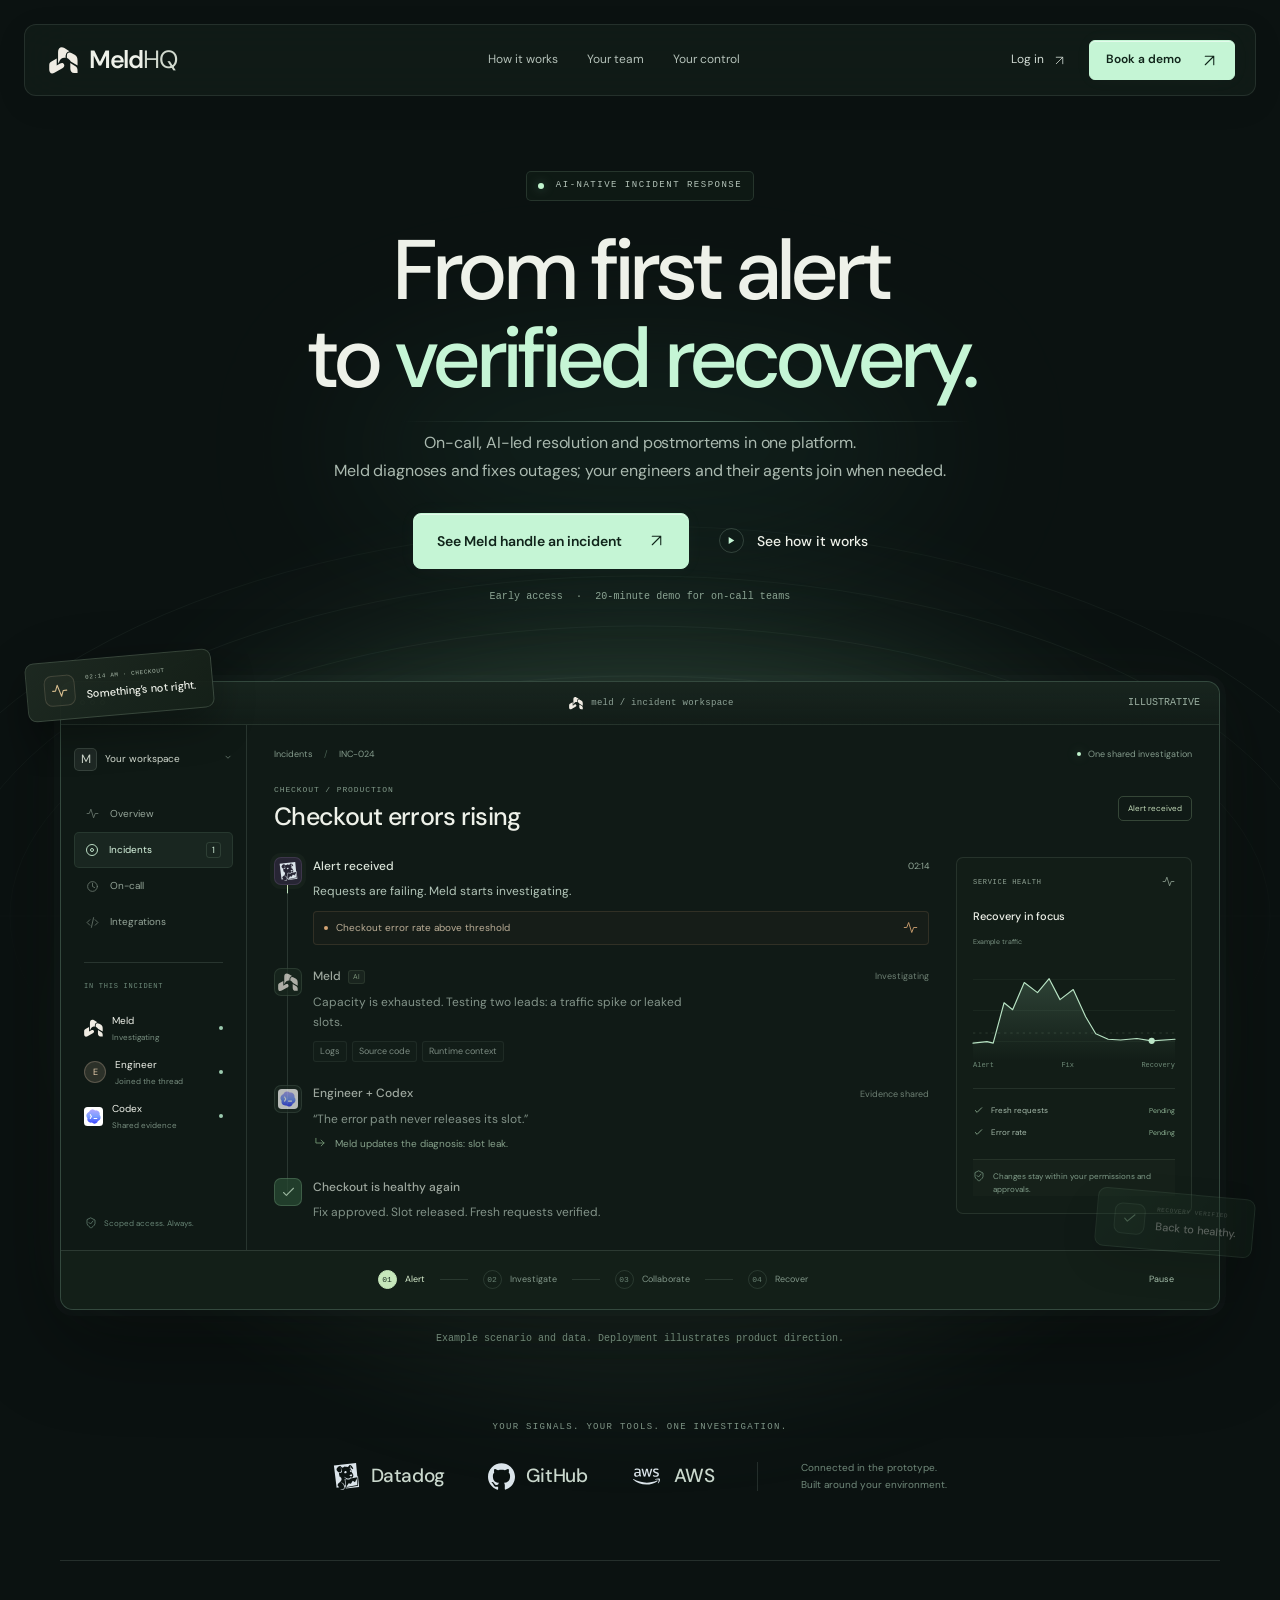
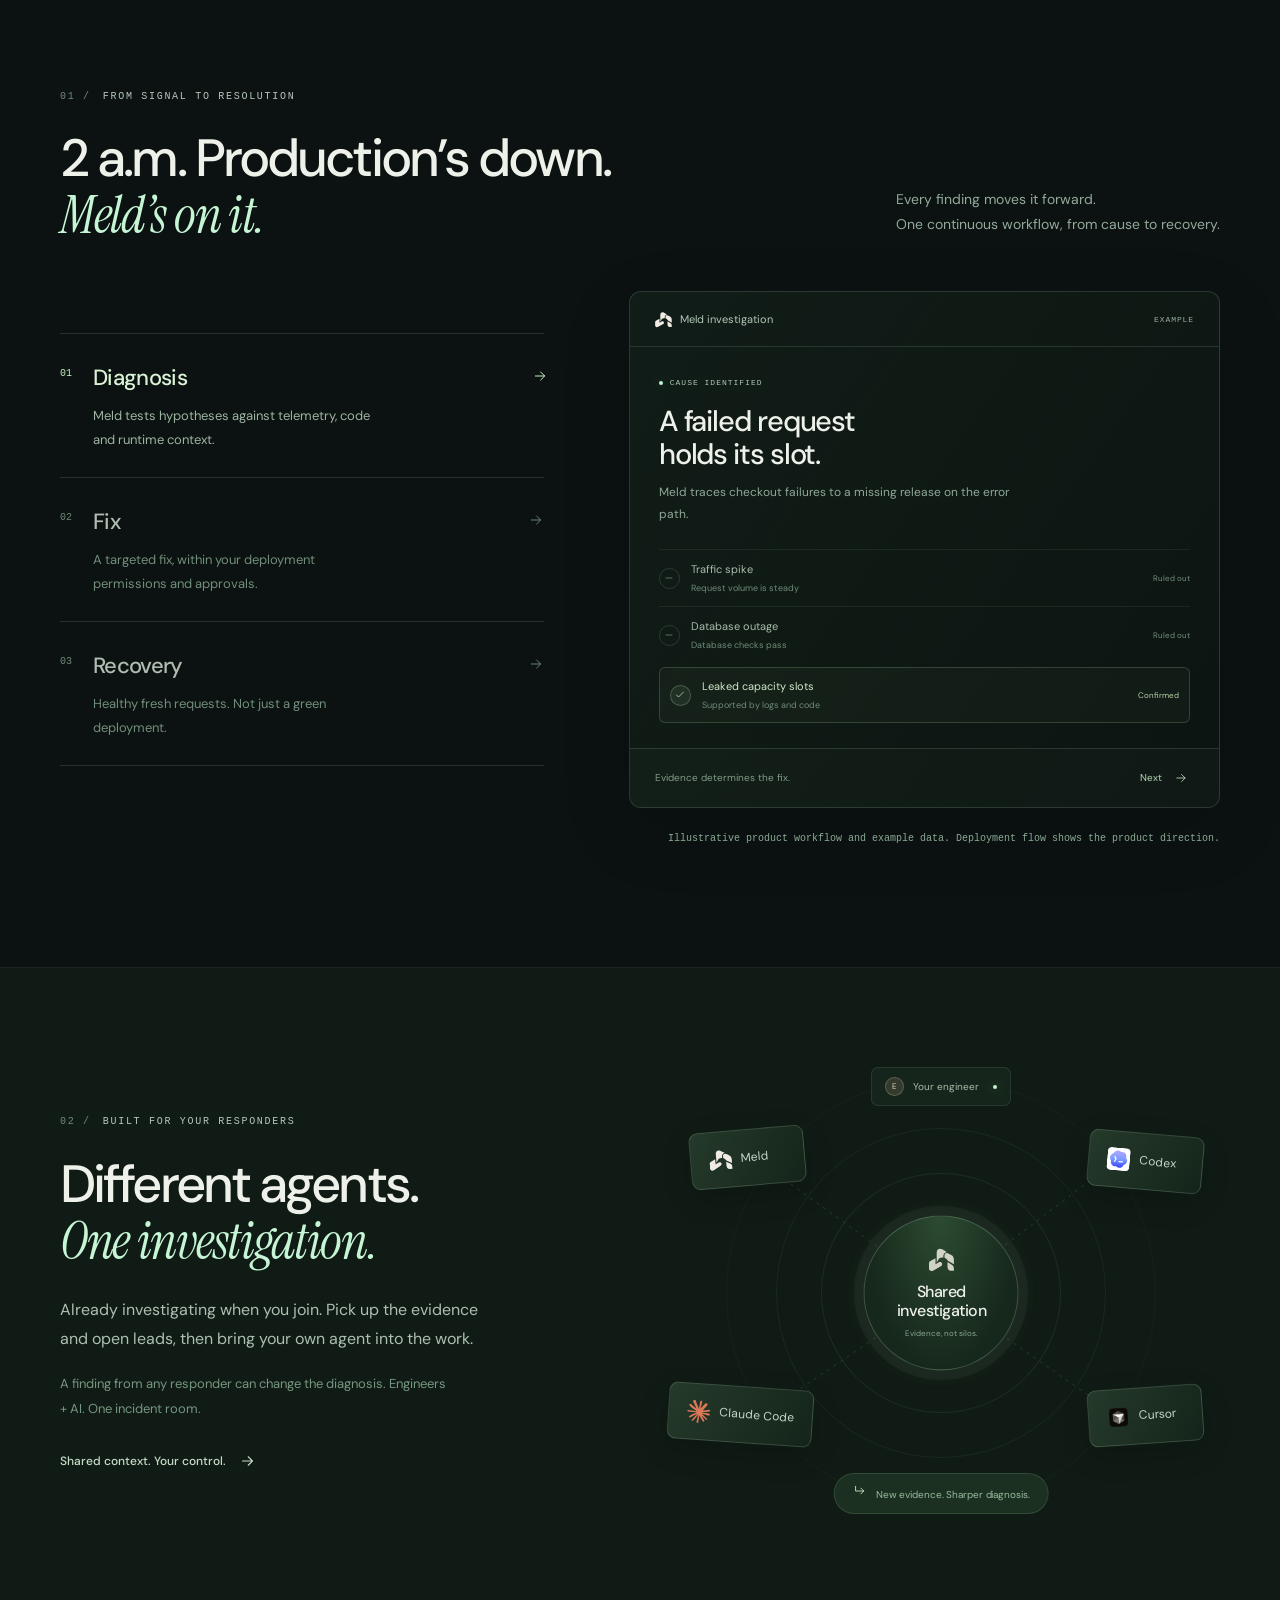
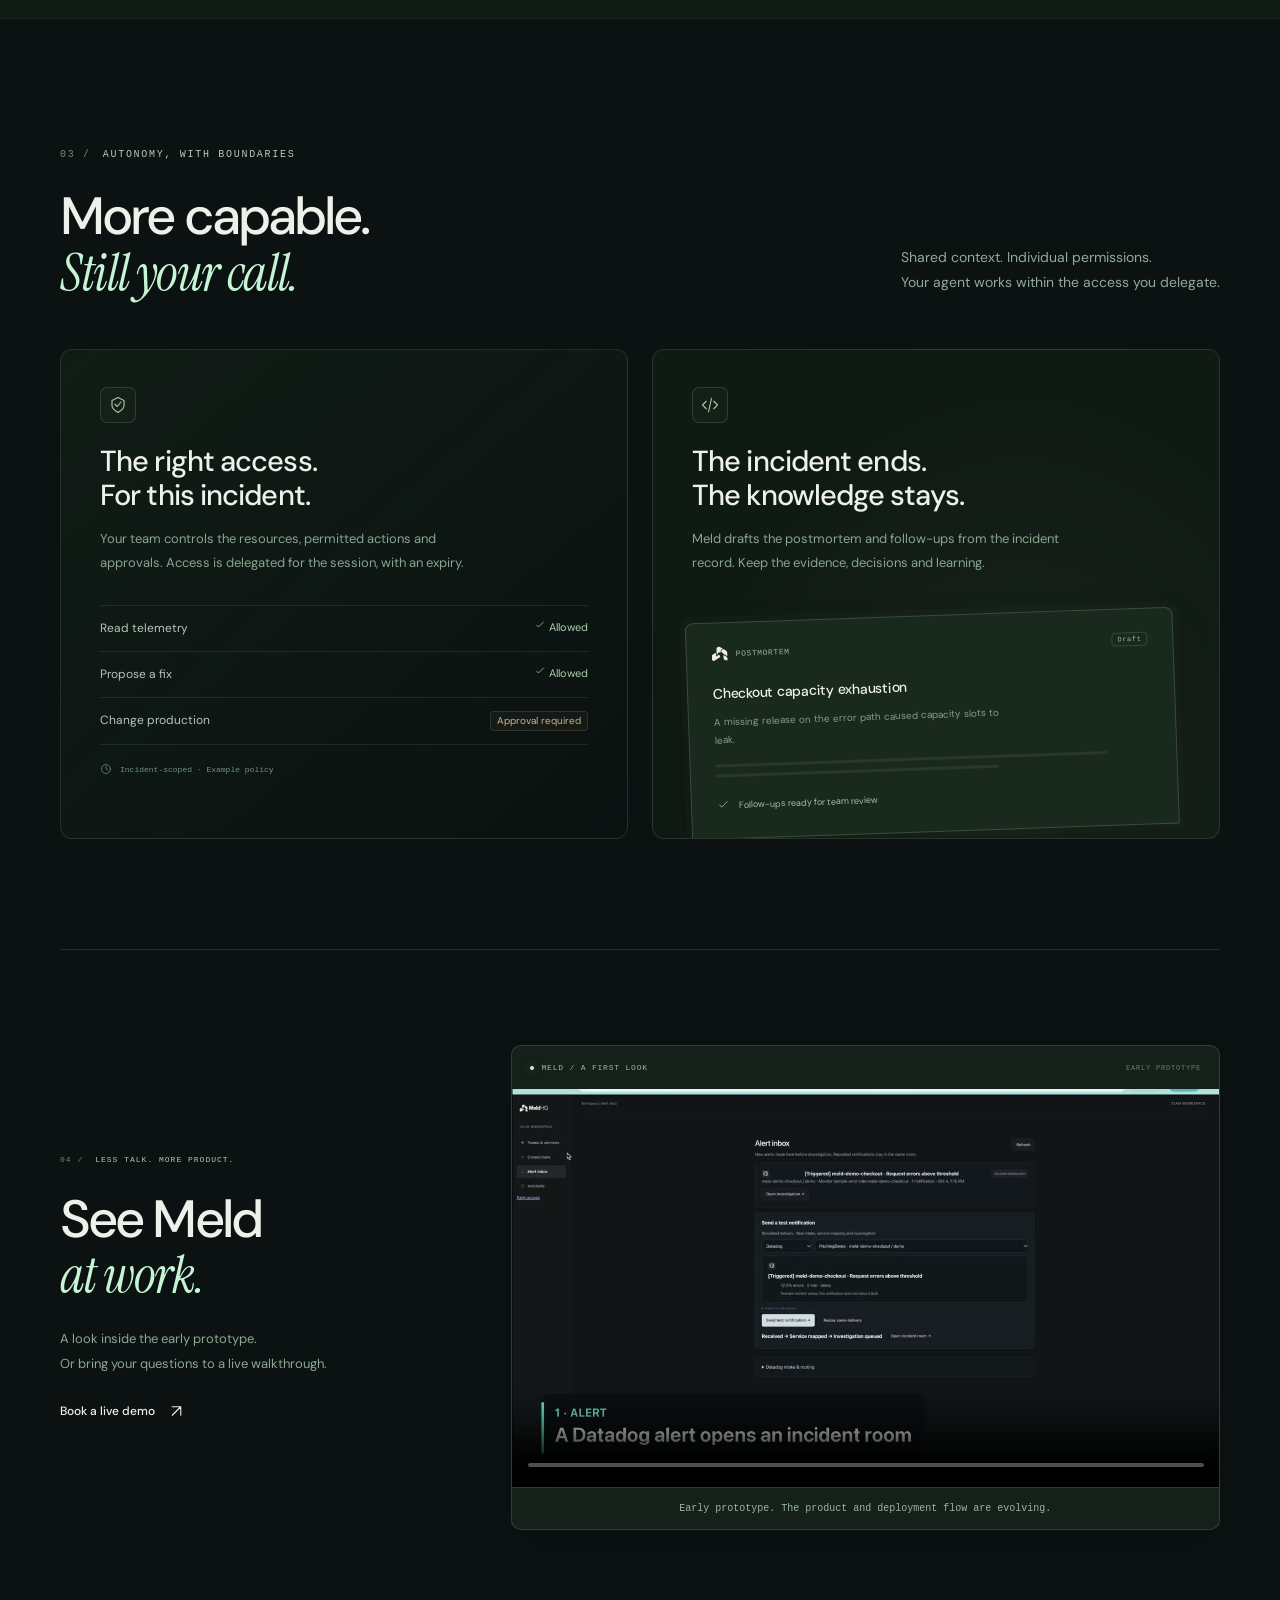
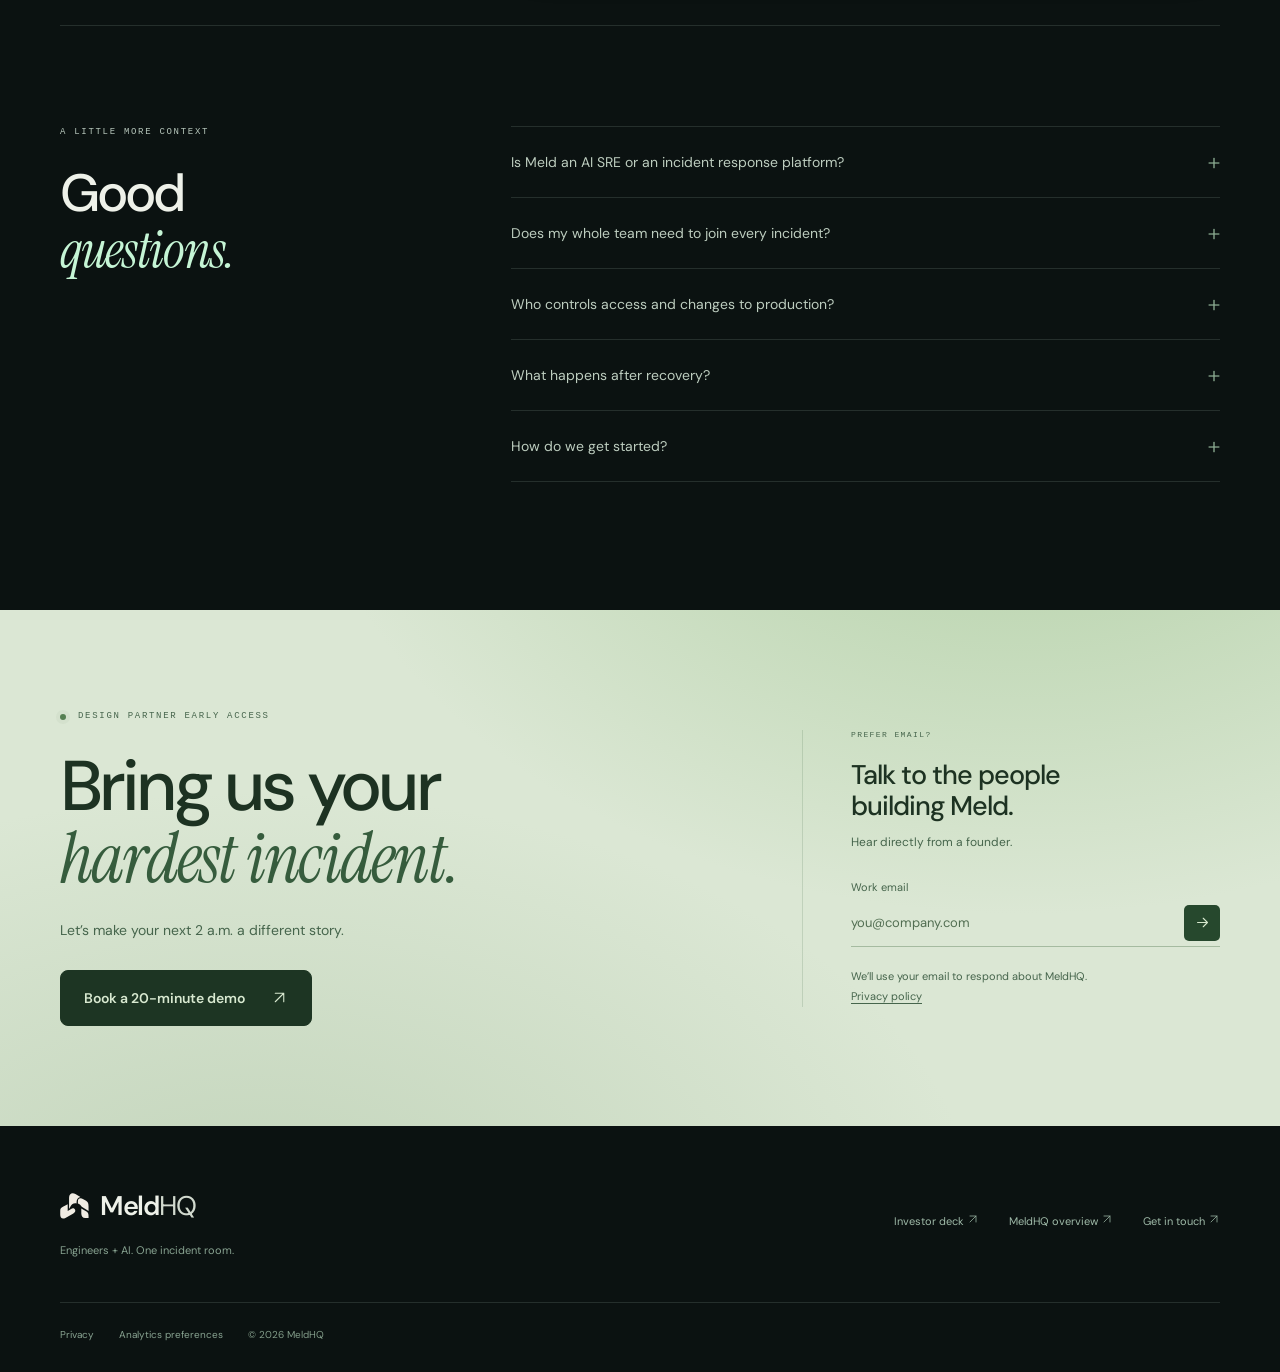
==== commit ea40c265: "Polish responsive spacing, icons, and requested footer copy Preserve real spaces across responsive l" ====
--- a/index.html
+++ b/index.html
@@ -10,7 +10,7 @@
   <meta name="twitter:card" content="summary_large_image"><meta name="twitter:title" content="MeldHQ — From first alert to verified recovery."><meta name="twitter:description" content="On-call, AI-led resolution and postmortems in one platform."><meta name="twitter:image" content="https://meldhq.net/assets/meldhq-social.png"><meta name="twitter:image:alt" content="MeldHQ. From first alert to verified recovery.">
   <link rel="icon" type="image/svg+xml" href="favicon.svg"><link rel="stylesheet" href="website.css?v=20261018-redesign">
   <link rel="preload" href="assets/fonts/dm-sans-latin.woff2" as="font" type="font/woff2" crossorigin><link rel="preload" href="assets/fonts/instrument-serif-italic-latin.woff2" as="font" type="font/woff2" crossorigin>
-  <script src="analytics-config.js?v=1" defer></script><script src="analytics.js?v=2" defer></script><script src="website.js?v=20261018-redesign" defer></script>
+  <script src="analytics-config.js?v=1" defer></script><script src="analytics.js?v=2" defer></script><script src="website.js?v=20261018-polish-1" defer></script>
 </head>
 <body>
 <svg class="icon-sprite" aria-hidden="true"><defs><symbol id="arrow" viewBox="0 0 24 24"><path d="M5 12h14m-6-6 6 6-6 6"/></symbol><symbol id="arrow-up" viewBox="0 0 24 24"><path d="M6 18 18 6M6 6h12v12"/></symbol><symbol id="check" viewBox="0 0 24 24"><path d="m5 12 4 4L19 6"/></symbol><symbol id="activity" viewBox="0 0 24 24"><path d="M2 12h4l3-8 5 16 3-8h5"/></symbol><symbol id="code" viewBox="0 0 24 24"><path d="m7 7-5 5 5 5m10-10 5 5-5 5m-3-14-4 18"/></symbol><symbol id="shield" viewBox="0 0 24 24"><path d="m12 2 8 4v7c0 4-8 9-8 9s-8-5-8-9V6zM8 11l3 3 5-6"/></symbol><symbol id="clock" viewBox="0 0 24 24"><circle cx="12" cy="12" r="9"/><path d="M12 6v6l4 2"/></symbol></defs></svg>
@@ -18,66 +18,66 @@
 <header class="site-header" id="site-header">
   <a class="brand" href="./" aria-label="MeldHQ home"><img src="meldhq-mark.svg" alt="" width="32" height="30"><span>Meld<span class="hq">HQ</span></span></a>
   <nav class="desktop-nav" aria-label="Main navigation"><a href="#workflow">How it works</a><a href="#team">Your team</a><a href="#access">Your control</a></nav>
-  <div class="header-actions"><a class="login" href="https://app.meldhq.net/" data-event="app_opened" data-placement="nav">Log in <svg class="icon"><use href="#arrow-up"/></svg></a><a class="button button-small booking" href="https://calendar.app.google/288JiRyM8VTCZps88" data-event="demo_booking_clicked" data-placement="nav">Book a demo <svg class="icon"><use href="#arrow-up"/></svg></a><button class="menu-toggle" aria-label="Open navigation" aria-expanded="false" aria-controls="mobile-nav"><span></span><span></span></button></div>
-  <nav id="mobile-nav" class="mobile-nav" aria-label="Mobile navigation" hidden><a href="#workflow">How it works</a><a href="#team">Your team</a><a href="#access">Your control</a><a href="https://app.meldhq.net/" data-event="app_opened" data-placement="mobile-nav">Log in ↗</a></nav>
+  <div class="header-actions"><a class="login" href="https://app.meldhq.net/" data-event="app_opened" data-placement="nav">Log in <svg class="icon" aria-hidden="true" focusable="false"><use href="#arrow-up"/></svg></a><a class="button button-small booking" href="https://calendar.app.google/288JiRyM8VTCZps88" data-event="demo_booking_clicked" data-placement="nav">Book a demo <svg class="icon" aria-hidden="true" focusable="false"><use href="#arrow-up"/></svg></a><button class="menu-toggle" aria-label="Open navigation" aria-expanded="false" aria-controls="mobile-nav"><span></span><span></span></button></div>
+  <nav id="mobile-nav" class="mobile-nav" aria-label="Mobile navigation" hidden><a href="#workflow">How it works</a><a href="#team">Your team</a><a href="#access">Your control</a><a href="https://app.meldhq.net/" data-event="app_opened" data-placement="mobile-nav">Log in <svg aria-hidden="true" width="12" height="12" viewBox="0 0 24 24" fill="none" stroke="currentColor" stroke-width="1.5" stroke-linecap="round" stroke-linejoin="round"><path d="M6 18 18 6M6 6h12v12"/></svg></a></nav>
 </header>
 <main id="main">
   <section class="hero" aria-labelledby="hero-title">
     <div class="hero-atmosphere" aria-hidden="true"><div class="aurora aurora-one"></div><div class="aurora aurora-two"></div><svg class="orbital-lines" viewBox="0 0 1600 950" preserveAspectRatio="xMidYMid slice"><ellipse cx="800" cy="840" rx="750" ry="390"/><ellipse cx="800" cy="840" rx="690" ry="340"/><ellipse cx="800" cy="840" rx="630" ry="290"/><ellipse cx="800" cy="840" rx="570" ry="240"/><path d="M0 840H1600"/></svg></div>
     <div class="hero-copy wrap">
       <p class="eyebrow hero-eyebrow"><span class="status-dot"></span> AI-NATIVE INCIDENT RESPONSE</p>
-      <h1 id="hero-title">From first alert<br>to <em>verified recovery.</em></h1>
+      <h1 id="hero-title">From first alert<br> to <em>verified recovery.</em></h1>
       <p class="hero-lead">On-call, AI-led resolution and postmortems in one platform.<br class="desktop-break"> Meld diagnoses and fixes outages; your engineers and their agents join when needed.</p>
-      <div class="hero-actions"><a class="button booking" href="https://calendar.app.google/288JiRyM8VTCZps88" data-event="demo_booking_clicked" data-placement="hero">See Meld handle an incident <svg class="icon"><use href="#arrow-up"/></svg></a><a class="text-link" href="#workflow" data-event="workflow_opened" data-placement="hero"><span class="play-icon">▶</span> See how it works</a></div>
+      <div class="hero-actions"><a class="button booking" href="https://calendar.app.google/288JiRyM8VTCZps88" data-event="demo_booking_clicked" data-placement="hero">See Meld handle an incident <svg class="icon" aria-hidden="true" focusable="false"><use href="#arrow-up"/></svg></a><a class="text-link" href="#workflow" data-event="workflow_opened" data-placement="hero"><span class="play-icon" aria-hidden="true"><svg viewBox="0 0 10 12" width="7" height="9"><path d="M1 1 9 6 1 11Z" fill="currentColor"/></svg></span> See how it works</a></div>
       <p class="hero-note">Early access <span>·</span> 20-minute demo for on-call teams</p>
     </div>
     <div class="product-scene wrap" data-section="product-preview">
       <div class="scene-halo" aria-hidden="true"></div>
-      <div class="floating-signal signal-alert" aria-hidden="true"><span class="signal-symbol"><svg class="icon"><use href="#activity"/></svg></span><div><small>02:14 AM · CHECKOUT</small><strong>Something’s not right.</strong></div></div>
-      <div class="floating-signal signal-resolved" aria-hidden="true"><span class="signal-symbol"><svg class="icon"><use href="#check"/></svg></span><div><small>RECOVERY VERIFIED</small><strong>Back to healthy.</strong></div></div>
+      <div class="floating-signal signal-alert" aria-hidden="true"><span class="signal-symbol"><svg class="icon" aria-hidden="true" focusable="false"><use href="#activity"/></svg></span><div><small>02:14 AM · CHECKOUT</small><strong>Something’s not right.</strong></div></div>
+      <div class="floating-signal signal-resolved" aria-hidden="true"><span class="signal-symbol"><svg class="icon" aria-hidden="true" focusable="false"><use href="#check"/></svg></span><div><small>RECOVERY VERIFIED</small><strong>Back to healthy.</strong></div></div>
       <div class="product-window" aria-label="Illustrative Meld incident workflow">
         <div class="window-bar"><div class="window-dots" aria-hidden="true"><i></i><i></i><i></i></div><span><img src="meldhq-mark.svg" width="14" height="14" alt=""> meld / incident workspace</span><span class="example-badge">ILLUSTRATIVE</span></div>
         <div class="product-body">
-          <aside class="product-sidebar" aria-label="Illustrative workspace context"><div class="workspace-name"><span class="workspace-avatar">M</span> Your workspace <span class="chevron">⌄</span></div><div class="sidebar-item"><svg class="icon"><use href="#activity"/></svg> Overview</div><div class="sidebar-item active"><span class="sidebar-ring"></span> Incidents <span class="count">1</span></div><div class="sidebar-item"><svg class="icon"><use href="#clock"/></svg> On-call</div><div class="sidebar-item"><svg class="icon"><use href="#code"/></svg> Integrations</div><div class="sidebar-separator"></div><p class="sidebar-label">IN THIS INCIDENT</p><div class="responder"><img src="meldhq-mark.svg" width="22" height="22" alt=""><span>Meld <small>Investigating</small></span><i></i></div><div class="responder"><span class="person-avatar">E</span><span>Engineer <small>Joined the thread</small></span><i></i></div><div class="responder"><img src="assets/brands/codex.svg" width="22" height="22" alt=""><span>Codex <small>Shared evidence</small></span><i></i></div><div class="sidebar-bottom"><svg class="icon"><use href="#shield"/></svg> Scoped access. Always.</div></aside>
+          <aside class="product-sidebar" aria-label="Illustrative workspace context"><div class="workspace-name"><span class="workspace-avatar">M</span> Your workspace <span class="chevron"><svg aria-hidden="true" focusable="false" width="10" height="10" viewBox="0 0 24 24" fill="none" stroke="currentColor" stroke-width="1.5" stroke-linecap="round" stroke-linejoin="round"><path d="m7 10 5 5 5-5"/></svg></span></div><div class="sidebar-item"><svg class="icon" aria-hidden="true" focusable="false"><use href="#activity"/></svg> Overview</div><div class="sidebar-item active"><span class="sidebar-ring"></span> Incidents <span class="count">1</span></div><div class="sidebar-item"><svg class="icon" aria-hidden="true" focusable="false"><use href="#clock"/></svg> On-call</div><div class="sidebar-item"><svg class="icon" aria-hidden="true" focusable="false"><use href="#code"/></svg> Integrations</div><div class="sidebar-separator"></div><p class="sidebar-label">IN THIS INCIDENT</p><div class="responder"><img src="meldhq-mark.svg" width="22" height="22" alt=""><span>Meld <small>Investigating</small></span><i></i></div><div class="responder"><span class="person-avatar">E</span><span>Engineer <small>Joined the thread</small></span><i></i></div><div class="responder"><img src="assets/brands/codex.svg" width="22" height="22" alt=""><span>Codex <small>Shared evidence</small></span><i></i></div><div class="sidebar-bottom"><svg class="icon" aria-hidden="true" focusable="false"><use href="#shield"/></svg> Scoped access. Always.</div></aside>
           <div class="incident-workspace">
             <div class="incident-top"><span class="incident-breadcrumb">Incidents <span>/</span> INC-024</span><span class="live-label"><span class="status-dot"></span> One shared investigation</span></div>
             <div class="incident-heading"><div><p class="incident-kicker">CHECKOUT / PRODUCTION</p><h2>Checkout errors rising</h2></div><span class="incident-status" id="incident-status">Investigating</span></div>
             <div class="incident-columns">
               <div class="incident-thread">
-                <article class="thread-event" data-scene="0"><div class="thread-avatar datadog-avatar"><img src="assets/brands/datadog.svg" width="19" height="19" alt="Datadog"></div><div><div class="thread-meta"><strong>Alert received</strong><time>02:14</time></div><p>Requests are failing. Meld starts investigating.</p><div class="alert-detail"><span class="alert-led"></span> Checkout error rate above threshold <svg class="icon"><use href="#activity"/></svg></div></div></article>
+                <article class="thread-event" data-scene="0"><div class="thread-avatar datadog-avatar"><img src="assets/brands/datadog.svg" width="19" height="19" alt="Datadog"></div><div><div class="thread-meta"><strong>Alert received</strong><time>02:14</time></div><p>Requests are failing. Meld starts investigating.</p><div class="alert-detail"><span class="alert-led"></span> Checkout error rate above threshold <svg class="icon" aria-hidden="true" focusable="false"><use href="#activity"/></svg></div></div></article>
                 <article class="thread-event" data-scene="1"><div class="thread-avatar meld-avatar"><img src="meldhq-mark.svg" width="20" height="20" alt="Meld"></div><div><div class="thread-meta"><strong>Meld</strong><span class="agent-label">AI</span><time>Investigating</time></div><p id="diagnosis-copy">Capacity is exhausted. Testing two leads: a traffic spike or leaked slots.</p><div class="evidence-chips"><span>Logs</span><span>Source code</span><span>Runtime context</span></div></div></article>
-                <article class="thread-event" data-scene="2"><div class="thread-avatar codex-avatar"><img src="assets/brands/codex.svg" width="20" height="20" alt="Codex"></div><div><div class="thread-meta"><strong>Engineer + Codex</strong><time>Evidence shared</time></div><p>“The error path never releases its slot.”</p><div class="pivot-note"><span>↳</span> Meld updates the diagnosis: slot leak.</div></div></article>
-                <article class="thread-event thread-recovered" data-scene="3"><div class="thread-avatar recovered-avatar"><svg class="icon"><use href="#check"/></svg></div><div><div class="thread-meta"><strong>Checkout is healthy again</strong></div><p>Fix approved. Slot released. Fresh requests verified.</p></div></article>
+                <article class="thread-event" data-scene="2"><div class="thread-avatar codex-avatar"><img src="assets/brands/codex.svg" width="20" height="20" alt="Codex"></div><div><div class="thread-meta"><strong>Engineer + Codex</strong><time>Evidence shared</time></div><p>“The error path never releases its slot.”</p><div class="pivot-note"><span><svg aria-hidden="true" focusable="false" width="14" height="14" viewBox="0 0 24 24" fill="none" stroke="currentColor" stroke-width="1.5" stroke-linecap="round" stroke-linejoin="round"><path d="M5 4v8h14m-5-5 5 5-5 5"/></svg></span> Meld updates the diagnosis: slot leak.</div></div></article>
+                <article class="thread-event thread-recovered" data-scene="3"><div class="thread-avatar recovered-avatar"><svg class="icon" aria-hidden="true" focusable="false"><use href="#check"/></svg></div><div><div class="thread-meta"><strong>Checkout is healthy again</strong></div><p>Fix approved. Slot released. Fresh requests verified.</p></div></article>
               </div>
-              <aside class="incident-evidence"><div class="evidence-heading"><span>SERVICE HEALTH</span><svg class="icon"><use href="#activity"/></svg></div><div class="chart-label"><strong id="chart-status">Recovery in focus</strong><span>Example traffic</span></div><svg class="health-chart" viewBox="0 0 260 130" role="img" aria-label="Illustrative error rate rising and then recovering"><defs><linearGradient id="chart-fill" x1="0" x2="0" y1="0" y2="1"><stop stop-color="#a3e0b8" stop-opacity=".19"/><stop offset="1" stop-color="#a3e0b8" stop-opacity="0"/></linearGradient></defs><g class="chart-grid"><path d="M0 25H260M0 65H260M0 105H260"/></g><path d="M0 107 18 105 26 107 40 55 51 64 66 29 83 42 98 24 112 51 129 38 145 73 158 95 174 102 190 103 211 101 230 104 260 102V130H0Z" fill="url(#chart-fill)"/><path class="chart-line" d="M0 107 18 105 26 107 40 55 51 64 66 29 83 42 98 24 112 51 129 38 145 73 158 95 174 102 190 103 211 101 230 104 260 102"/><path class="chart-target" d="M0 94H260"/><circle cx="230" cy="104" r="4" fill="#bbe6c7"/></svg><div class="chart-axis"><span>Alert</span><span>Fix</span><span>Recovery</span></div><div class="evidence-divider"></div><div class="recovery-check"><span><svg class="icon"><use href="#check"/></svg> Fresh requests</span><span>Verified</span></div><div class="recovery-check"><span><svg class="icon"><use href="#check"/></svg> Error rate</span><span>Healthy</span></div><div class="evidence-policy"><svg class="icon"><use href="#shield"/></svg><p>Changes stay within your permissions and approvals.</p></div></aside>
+              <aside class="incident-evidence"><div class="evidence-heading"><span>SERVICE HEALTH</span><svg class="icon" aria-hidden="true" focusable="false"><use href="#activity"/></svg></div><div class="chart-label"><strong id="chart-status">Recovery in focus</strong><span>Example traffic</span></div><svg class="health-chart" viewBox="0 0 260 130" role="img" aria-label="Illustrative error rate rising and then recovering"><defs><linearGradient id="chart-fill" x1="0" x2="0" y1="0" y2="1"><stop stop-color="#a3e0b8" stop-opacity=".19"/><stop offset="1" stop-color="#a3e0b8" stop-opacity="0"/></linearGradient></defs><g class="chart-grid"><path d="M0 25H260M0 65H260M0 105H260"/></g><path d="M0 107 18 105 26 107 40 55 51 64 66 29 83 42 98 24 112 51 129 38 145 73 158 95 174 102 190 103 211 101 230 104 260 102V130H0Z" fill="url(#chart-fill)"/><path class="chart-line" d="M0 107 18 105 26 107 40 55 51 64 66 29 83 42 98 24 112 51 129 38 145 73 158 95 174 102 190 103 211 101 230 104 260 102"/><path class="chart-target" d="M0 94H260"/><circle cx="230" cy="104" r="4" fill="#bbe6c7"/></svg><div class="chart-axis"><span>Alert</span><span>Fix</span><span>Recovery</span></div><div class="evidence-divider"></div><div class="recovery-check"><span><svg class="icon" aria-hidden="true" focusable="false"><use href="#check"/></svg> Fresh requests</span><span>Verified</span></div><div class="recovery-check"><span><svg class="icon" aria-hidden="true" focusable="false"><use href="#check"/></svg> Error rate</span><span>Healthy</span></div><div class="evidence-policy"><svg class="icon" aria-hidden="true" focusable="false"><use href="#shield"/></svg><p>Changes stay within your permissions and approvals.</p></div></aside>
             </div>
           </div>
         </div>
-        <div class="incident-player"><div class="scene-steps" role="group" aria-label="Illustrative incident steps"><button type="button" data-hero-step="0"><span>01</span> Alert</button><i></i><button type="button" data-hero-step="1"><span>02</span> Investigate</button><i></i><button type="button" data-hero-step="2"><span>03</span> Collaborate</button><i></i><button type="button" data-hero-step="3"><span>04</span> Recover</button></div><button type="button" id="preview-toggle" class="animation-toggle" aria-label="Play illustrative incident animation">Replay ↻</button></div>
+        <div class="incident-player"><div class="scene-steps" role="group" aria-label="Illustrative incident steps"><button type="button" data-hero-step="0"><span>01</span> Alert</button><i></i><button type="button" data-hero-step="1"><span>02</span> Investigate</button><i></i><button type="button" data-hero-step="2"><span>03</span> Collaborate</button><i></i><button type="button" data-hero-step="3"><span>04</span> Recover</button></div><button type="button" id="preview-toggle" class="animation-toggle" aria-label="Play illustrative incident animation">Replay</button></div>
       </div>
       <p class="example-disclaimer">Example scenario and data. Deployment illustrates product direction.</p>
     </div>
-    <div class="integrations wrap"><p>YOUR SIGNALS. YOUR TOOLS. ONE INVESTIGATION.</p><div class="integration-logos"><span><img src="assets/brands/datadog.svg" alt="" width="27" height="27">Datadog</span><span><img src="assets/brands/github.svg" alt="" width="27" height="27">GitHub</span><span><img src="assets/brands/amazonaws.svg" alt="" width="32" height="27">AWS</span><i></i><small>Connected in the prototype.<br>Built around your environment.</small></div></div>
+    <div class="integrations wrap"><p>YOUR SIGNALS. YOUR TOOLS. ONE INVESTIGATION.</p><div class="integration-logos"><span><img src="assets/brands/datadog.svg" alt="" width="27" height="27">Datadog</span><span><img src="assets/brands/github.svg" alt="" width="27" height="27">GitHub</span><span><img src="assets/brands/amazonaws.svg" alt="" width="32" height="27">AWS</span><i></i><small>Connected in the prototype.<br> Built around your environment.</small></div></div>
   </section>
   <section class="workflow-section section wrap" id="workflow" aria-labelledby="workflow-heading" data-section="workflow">
-    <div class="section-intro reveal"><p class="eyebrow"><span class="section-number">01 /</span> FROM SIGNAL TO RESOLUTION</p><div class="split-heading"><h2 id="workflow-heading">2 a.m. Production’s down.<br><em>Meld’s on it.</em></h2><p>Every finding moves it forward.<br>One continuous workflow, from cause to recovery.</p></div></div>
+    <div class="section-intro reveal"><p class="eyebrow"><span class="section-number">01 /</span> FROM SIGNAL TO RESOLUTION</p><div class="split-heading"><h2 id="workflow-heading">2 a.m. Production’s down.<br> <em>Meld’s on it.</em></h2><p>Every finding moves it forward.<br> One continuous workflow, from cause to recovery.</p></div></div>
     <div class="workflow-layout reveal">
       <div class="workflow-steps" role="tablist" aria-label="Meld resolution stages" aria-orientation="vertical">
-        <button role="tab" id="step-0" aria-controls="workflow-panel" aria-selected="true" data-step="0"><span class="step-number">01</span><span><strong>Diagnosis</strong><small>Meld tests hypotheses against telemetry, code and runtime context.</small></span><svg class="icon"><use href="#arrow"/></svg></button>
-        <button role="tab" id="step-1" aria-controls="workflow-panel" aria-selected="false" tabindex="-1" data-step="1"><span class="step-number">02</span><span><strong>Fix</strong><small>A targeted fix, within your deployment permissions and approvals.</small></span><svg class="icon"><use href="#arrow"/></svg></button>
-        <button role="tab" id="step-2" aria-controls="workflow-panel" aria-selected="false" tabindex="-1" data-step="2"><span class="step-number">03</span><span><strong>Recovery</strong><small>Healthy fresh requests. Not just a green deployment.</small></span><svg class="icon"><use href="#arrow"/></svg></button>
+        <button role="tab" id="step-0" aria-controls="workflow-panel" aria-selected="true" data-step="0"><span class="step-number">01</span><span><strong>Diagnosis</strong><small>Meld tests hypotheses against telemetry, code and runtime context.</small></span><svg class="icon" aria-hidden="true" focusable="false"><use href="#arrow"/></svg></button>
+        <button role="tab" id="step-1" aria-controls="workflow-panel" aria-selected="false" tabindex="-1" data-step="1"><span class="step-number">02</span><span><strong>Fix</strong><small>A targeted fix, within your deployment permissions and approvals.</small></span><svg class="icon" aria-hidden="true" focusable="false"><use href="#arrow"/></svg></button>
+        <button role="tab" id="step-2" aria-controls="workflow-panel" aria-selected="false" tabindex="-1" data-step="2"><span class="step-number">03</span><span><strong>Recovery</strong><small>Healthy fresh requests. Not just a green deployment.</small></span><svg class="icon" aria-hidden="true" focusable="false"><use href="#arrow"/></svg></button>
       </div>
-      <div class="workflow-window"><div class="workflow-window-header"><span><img src="meldhq-mark.svg" width="20" height="20" alt=""> Meld investigation</span><span class="example-badge">EXAMPLE</span></div><div id="workflow-panel" role="tabpanel" aria-labelledby="step-0" tabindex="0"><div class="panel-eyebrow"><span class="status-dot"></span> CAUSE IDENTIFIED</div><h3>A failed request<br>holds its slot.</h3><p>Meld traces checkout failures to a missing release on the error path.</p><div class="hypothesis-list"><div><span class="hypothesis-icon">−</span><span>Traffic spike<small>Request volume is steady</small></span><span class="hypothesis-state">Ruled out</span></div><div><span class="hypothesis-icon">−</span><span>Database outage<small>Database checks pass</small></span><span class="hypothesis-state">Ruled out</span></div><div class="confirmed"><span class="hypothesis-icon"><svg class="icon"><use href="#check"/></svg></span><span>Leaked capacity slots<small>Supported by logs and code</small></span><span class="hypothesis-state">Confirmed</span></div></div></div><div class="workflow-window-footer"><span id="stage-caption">Evidence determines the fix.</span><button id="next-stage" aria-label="Next resolution stage">Next <svg class="icon"><use href="#arrow"/></svg></button></div></div>
+      <div class="workflow-window"><div class="workflow-window-header"><span><img src="meldhq-mark.svg" width="20" height="20" alt=""> Meld investigation</span><span class="example-badge">EXAMPLE</span></div><div id="workflow-panel" role="tabpanel" aria-labelledby="step-0" tabindex="0"><div class="panel-eyebrow"><span class="status-dot"></span> CAUSE IDENTIFIED</div><h3>A failed request<br> holds its slot.</h3><p>Meld traces checkout failures to a missing release on the error path.</p><div class="hypothesis-list"><div><span class="hypothesis-icon"><svg aria-hidden="true" focusable="false" width="12" height="12" viewBox="0 0 24 24" fill="none" stroke="currentColor" stroke-width="1.5" stroke-linecap="round" stroke-linejoin="round"><path d="M6 12h12"/></svg></span><span>Traffic spike<small>Request volume is steady</small></span><span class="hypothesis-state">Ruled out</span></div><div><span class="hypothesis-icon"><svg aria-hidden="true" focusable="false" width="12" height="12" viewBox="0 0 24 24" fill="none" stroke="currentColor" stroke-width="1.5" stroke-linecap="round" stroke-linejoin="round"><path d="M6 12h12"/></svg></span><span>Database outage<small>Database checks pass</small></span><span class="hypothesis-state">Ruled out</span></div><div class="confirmed"><span class="hypothesis-icon"><svg class="icon" aria-hidden="true" focusable="false"><use href="#check"/></svg></span><span>Leaked capacity slots<small>Supported by logs and code</small></span><span class="hypothesis-state">Confirmed</span></div></div></div><div class="workflow-window-footer"><span id="stage-caption">Evidence determines the fix.</span><button id="next-stage" aria-label="Next resolution stage">Next <svg class="icon" aria-hidden="true" focusable="false"><use href="#arrow"/></svg></button></div></div>
     </div><p class="sample-note">Illustrative product workflow and example data. Deployment flow shows the product direction.</p>
   </section>
   <section class="team-section section" id="team" data-section="team">
-    <div class="wrap"><div class="team-layout"><div class="team-copy reveal"><p class="eyebrow"><span class="section-number">02 /</span> BUILT FOR YOUR RESPONDERS</p><h2>Different agents.<br><em>One investigation.</em></h2><p class="section-lead">Already investigating when you join. Pick up the evidence and open leads, then bring your own agent into the work.</p><p class="quiet-copy">A finding from any responder can change the diagnosis. The investigation belongs to the team.</p><a class="text-link" href="#access">Shared context. Your control. <svg class="icon"><use href="#arrow"/></svg></a></div><div class="collaboration-art reveal" role="img" aria-label="Meld, an engineer, Codex, Claude Code and Cursor share evidence in one investigation"><div class="collab-rings" aria-hidden="true"><i></i><i></i><i></i></div><svg class="collab-lines" viewBox="0 0 560 460" aria-hidden="true"><path d="M280 230 107 105M280 230 445 105M280 230 110 345M280 230 445 345"/><circle cx="280" cy="230" r="15"/></svg><div class="agent-node node-meld"><img src="meldhq-mark.svg" width="36" height="36" alt=""><span>Meld</span></div><div class="agent-node node-codex"><img src="assets/brands/codex.svg" width="28" height="28" alt=""><span>Codex</span></div><div class="agent-node node-claude"><img class="claude-mark" src="assets/brands/claude.svg" width="28" height="28" alt=""><span>Claude Code</span></div><div class="agent-node node-cursor"><img src="assets/brands/cursor.png" width="28" height="28" alt=""><span>Cursor</span></div><div class="investigation-core"><div class="core-mark"><img src="meldhq-mark.svg" alt="" width="40" height="38"></div><strong>Shared<br>investigation</strong><span>Evidence, not silos.</span></div><div class="human-node"><span class="person-avatar">E</span> Your engineer <span class="status-dot"></span></div><div class="evidence-float"><span>↳</span> New evidence. Sharper diagnosis.</div></div></div></div>
+    <div class="wrap"><div class="team-layout"><div class="team-copy reveal"><p class="eyebrow"><span class="section-number">02 /</span> BUILT FOR YOUR RESPONDERS</p><h2>Different agents.<br> <em>One investigation.</em></h2><p class="section-lead">Already investigating when you join. Pick up the evidence and open leads, then bring your own agent into the work.</p><p class="quiet-copy">A finding from any responder can change the diagnosis. Engineers + AI. One incident room.</p><a class="text-link" href="#access">Shared context. Your control. <svg class="icon" aria-hidden="true" focusable="false"><use href="#arrow"/></svg></a></div><div class="collaboration-art reveal" role="img" aria-label="Meld, an engineer, Codex, Claude Code and Cursor share evidence in one investigation"><div class="collab-rings" aria-hidden="true"><i></i><i></i><i></i></div><svg class="collab-lines" viewBox="0 0 560 460" aria-hidden="true"><path d="M280 230 107 105M280 230 445 105M280 230 110 345M280 230 445 345"/><circle cx="280" cy="230" r="15"/></svg><div class="agent-node node-meld"><img src="meldhq-mark.svg" width="36" height="36" alt=""><span>Meld</span></div><div class="agent-node node-codex"><img src="assets/brands/codex.svg" width="28" height="28" alt=""><span>Codex</span></div><div class="agent-node node-claude"><img class="claude-mark" src="assets/brands/claude.svg" width="28" height="28" alt=""><span>Claude Code</span></div><div class="agent-node node-cursor"><img src="assets/brands/cursor.png" width="28" height="28" alt=""><span>Cursor</span></div><div class="investigation-core"><div class="core-mark"><img src="meldhq-mark.svg" alt="" width="40" height="38"></div><strong>Shared<br> investigation</strong><span>Evidence, not silos.</span></div><div class="human-node"><span class="person-avatar">E</span> Your engineer <span class="status-dot"></span></div><div class="evidence-float"><span><svg aria-hidden="true" focusable="false" width="14" height="14" viewBox="0 0 24 24" fill="none" stroke="currentColor" stroke-width="1.5" stroke-linecap="round" stroke-linejoin="round"><path d="M5 4v8h14m-5-5 5 5-5 5"/></svg></span> New evidence. Sharper diagnosis.</div></div></div></div>
   </section>
-  <section class="control-section section wrap" id="access" data-section="access"><div class="section-intro reveal"><p class="eyebrow"><span class="section-number">03 /</span> AUTONOMY, WITH BOUNDARIES</p><div class="split-heading"><h2>More capable.<br><em>Still your call.</em></h2><p>Shared context. Individual permissions.<br>Your agent works within the access you delegate.</p></div></div><div class="control-grid"><article class="control-card reveal"><div class="card-icon"><svg class="icon"><use href="#shield"/></svg></div><h3>The right access.<br>For this incident.</h3><p>Your team controls the resources, permitted actions and approvals. Access is delegated for the session, with an expiry.</p><div class="permission-list"><div><span>Read telemetry</span><span class="permission-yes">✓ Allowed</span></div><div><span>Propose a fix</span><span class="permission-yes">✓ Allowed</span></div><div><span>Change production</span><span class="permission-review">Approval required</span></div><div class="permission-expiry"><svg class="icon"><use href="#clock"/></svg> Incident-scoped · Example policy</div></div></article><article class="control-card knowledge-card reveal"><div class="card-icon"><svg class="icon"><use href="#code"/></svg></div><h3>The incident ends.<br>The knowledge stays.</h3><p>Meld drafts the postmortem and follow-ups from the incident record. Keep the evidence, decisions and learning.</p><div class="postmortem-paper"><div class="document-top"><img src="meldhq-mark.svg" width="19" height="19" alt=""><span>POSTMORTEM</span><span>Draft</span></div><strong>Checkout capacity exhaustion</strong><p>A missing release on the error path caused capacity slots to leak.</p><div class="document-line"></div><div class="document-line short"></div><div class="follow-up"><svg class="icon"><use href="#check"/></svg> Follow-ups ready for team review</div></div></article></div></section>
-  <section class="demo-section section wrap" id="demo" data-section="demo"><div class="demo-copy reveal"><p class="eyebrow"><span class="section-number">04 /</span> LESS TALK. MORE PRODUCT.</p><h2>See Meld<br><em>at work.</em></h2><p>A look inside the early prototype.<br>Or bring your questions to a live walkthrough.</p><a class="text-link booking" href="https://calendar.app.google/288JiRyM8VTCZps88" data-event="demo_booking_clicked" data-placement="demo">Book a live demo <svg class="icon"><use href="#arrow-up"/></svg></a></div><div class="demo-video-wrap reveal"><div class="video-top"><span class="status-dot"></span> MELD / A FIRST LOOK <span>EARLY PROTOTYPE</span></div><video controls playsinline preload="none" poster="assets/meld-demo-poster.jpg" aria-label="Early MeldHQ prototype demo"><source src="assets/MeldHQ_Demo_60s.mp4" type="video/mp4"><a href="assets/MeldHQ_Demo_60s.mp4">Download the prototype demo</a></video><p>Early prototype. The product and deployment flow are evolving.</p></div></section>
-  <section class="faq-section section wrap" aria-labelledby="faq-heading"><div class="faq-heading reveal"><p class="eyebrow">A LITTLE MORE CONTEXT</p><h2 id="faq-heading">Good<br><em>questions.</em></h2></div><div class="faq-list reveal"><details><summary>Is Meld an AI SRE or an incident response platform?<span aria-hidden="true">+</span></summary><p>An incident response platform with its own AI investigator. It brings on-call, investigation, resolution and postmortems into one workflow. Engineers and their agents join when needed.</p></details><details><summary>Does my whole team need to join every incident?<span aria-hidden="true">+</span></summary><p>No. Meld investigates independently. Responders can join with their own agents when their expertise or access is needed.</p></details><details><summary>Who controls access and changes to production?<span aria-hidden="true">+</span></summary><p>Your team controls the resources, permitted actions and approvals. Responders delegate access to their agents for an incident session, with an expiry.</p></details><details><summary>What happens after recovery?<span aria-hidden="true">+</span></summary><p>Meld drafts a postmortem from the investigation, with follow-ups for the team to review. The evidence and decisions stay available for future incidents.</p></details><details><summary>How do we get started?<span aria-hidden="true">+</span></summary><p>Start with a 20-minute demo. We’ll agree on the services, integrations and access for a design partner pilot before connecting your environment.</p></details></div></section>
-  <section class="early-access" id="early-access" data-section="contact"><div class="access-atmosphere" aria-hidden="true"></div><div class="access-inner wrap"><div class="access-copy reveal"><p class="eyebrow"><span class="status-dot"></span> DESIGN PARTNER EARLY ACCESS</p><h2>Bring us your<br><em>hardest incident.</em></h2><p>Let’s make your next 2 a.m. a different story.</p><a class="button button-dark booking" href="https://calendar.app.google/288JiRyM8VTCZps88" data-event="demo_booking_clicked" data-placement="contact">Book a 20-minute demo <svg class="icon"><use href="#arrow-up"/></svg></a></div><form id="early-access-form" class="reveal"><p class="form-eyebrow">PREFER EMAIL?</p><h3>Talk to the people<br>building Meld.</h3><p>Hear directly from a founder.</p><label for="access-email">Work email</label><div class="form-row"><input id="access-email" name="email" type="email" maxlength="254" required autocomplete="email" placeholder="you@company.com"><button type="submit" aria-label="Get in touch"><svg class="icon"><use href="#arrow"/></svg></button></div><div class="honeypot" aria-hidden="true"><label for="access-website">Website<input id="access-website" name="website" tabindex="-1" autocomplete="off"></label></div><p id="access-status" role="status" aria-live="polite"></p><small>We’ll use your email to respond about MeldHQ.<br><a href="privacy.html">Privacy policy</a></small></form></div></section>
+  <section class="control-section section wrap" id="access" data-section="access"><div class="section-intro reveal"><p class="eyebrow"><span class="section-number">03 /</span> AUTONOMY, WITH BOUNDARIES</p><div class="split-heading"><h2>More capable.<br> <em>Still your call.</em></h2><p>Shared context. Individual permissions.<br> Your agent works within the access you delegate.</p></div></div><div class="control-grid"><article class="control-card reveal"><div class="card-icon"><svg class="icon" aria-hidden="true" focusable="false"><use href="#shield"/></svg></div><h3>The right access.<br> For this incident.</h3><p>Your team controls the resources, permitted actions and approvals. Access is delegated for the session, with an expiry.</p><div class="permission-list"><div><span>Read telemetry</span><span class="permission-yes"><svg aria-hidden="true" focusable="false" width="12" height="12" viewBox="0 0 24 24" fill="none" stroke="currentColor" stroke-width="1.5" stroke-linecap="round" stroke-linejoin="round"><path d="m5 12 4 4L19 6"/></svg> Allowed</span></div><div><span>Propose a fix</span><span class="permission-yes"><svg aria-hidden="true" focusable="false" width="12" height="12" viewBox="0 0 24 24" fill="none" stroke="currentColor" stroke-width="1.5" stroke-linecap="round" stroke-linejoin="round"><path d="m5 12 4 4L19 6"/></svg> Allowed</span></div><div><span>Change production</span><span class="permission-review">Approval required</span></div><div class="permission-expiry"><svg class="icon" aria-hidden="true" focusable="false"><use href="#clock"/></svg> Incident-scoped · Example policy</div></div></article><article class="control-card knowledge-card reveal"><div class="card-icon"><svg class="icon" aria-hidden="true" focusable="false"><use href="#code"/></svg></div><h3>The incident ends.<br> The knowledge stays.</h3><p>Meld drafts the postmortem and follow-ups from the incident record. Keep the evidence, decisions and learning.</p><div class="postmortem-paper"><div class="document-top"><img src="meldhq-mark.svg" width="19" height="19" alt=""><span>POSTMORTEM</span><span>Draft</span></div><strong>Checkout capacity exhaustion</strong><p>A missing release on the error path caused capacity slots to leak.</p><div class="document-line"></div><div class="document-line short"></div><div class="follow-up"><svg class="icon" aria-hidden="true" focusable="false"><use href="#check"/></svg> Follow-ups ready for team review</div></div></article></div></section>
+  <section class="demo-section section wrap" id="demo" data-section="demo"><div class="demo-copy reveal"><p class="eyebrow"><span class="section-number">04 /</span> LESS TALK. MORE PRODUCT.</p><h2>See Meld<br> <em>at work.</em></h2><p>A look inside the early prototype.<br> Or bring your questions to a live walkthrough.</p><a class="text-link booking" href="https://calendar.app.google/288JiRyM8VTCZps88" data-event="demo_booking_clicked" data-placement="demo">Book a live demo <svg class="icon" aria-hidden="true" focusable="false"><use href="#arrow-up"/></svg></a></div><div class="demo-video-wrap reveal"><div class="video-top"><span class="status-dot"></span> MELD / A FIRST LOOK <span>EARLY PROTOTYPE</span></div><video controls playsinline preload="none" poster="assets/meld-demo-poster.jpg" aria-label="Early MeldHQ prototype demo"><source src="assets/MeldHQ_Demo_60s.mp4" type="video/mp4"><a href="assets/MeldHQ_Demo_60s.mp4">Download the prototype demo</a></video><p>Early prototype. The product and deployment flow are evolving.</p></div></section>
+  <section class="faq-section section wrap" aria-labelledby="faq-heading"><div class="faq-heading reveal"><p class="eyebrow">A LITTLE MORE CONTEXT</p><h2 id="faq-heading">Good<br> <em>questions.</em></h2></div><div class="faq-list reveal"><details><summary>Is Meld an AI SRE or an incident response platform?<span aria-hidden="true">+</span></summary><p>An incident response platform with its own AI investigator. It brings on-call, investigation, resolution and postmortems into one workflow. Engineers and their agents join when needed.</p></details><details><summary>Does my whole team need to join every incident?<span aria-hidden="true">+</span></summary><p>No. Meld investigates independently. Responders can join with their own agents when their expertise or access is needed.</p></details><details><summary>Who controls access and changes to production?<span aria-hidden="true">+</span></summary><p>Your team controls the resources, permitted actions and approvals. Responders delegate access to their agents for an incident session, with an expiry.</p></details><details><summary>What happens after recovery?<span aria-hidden="true">+</span></summary><p>Meld drafts a postmortem from the investigation, with follow-ups for the team to review. The evidence and decisions stay available for future incidents.</p></details><details><summary>How do we get started?<span aria-hidden="true">+</span></summary><p>Start with a 20-minute demo. We’ll agree on the services, integrations and access for a design partner pilot before connecting your environment.</p></details></div></section>
+  <section class="early-access" id="early-access" data-section="contact"><div class="access-atmosphere" aria-hidden="true"></div><div class="access-inner wrap"><div class="access-copy reveal"><p class="eyebrow"><span class="status-dot"></span> DESIGN PARTNER EARLY ACCESS</p><h2>Bring us your<br> <em>hardest incident.</em></h2><p>Let’s make your next 2 a.m. a different story.</p><a class="button button-dark booking" href="https://calendar.app.google/288JiRyM8VTCZps88" data-event="demo_booking_clicked" data-placement="contact">Book a 20-minute demo <svg class="icon" aria-hidden="true" focusable="false"><use href="#arrow-up"/></svg></a></div><form id="early-access-form" class="reveal"><p class="form-eyebrow">PREFER EMAIL?</p><h3>Talk to the people<br> building Meld.</h3><p>Hear directly from a founder.</p><label for="access-email">Work email</label><div class="form-row"><input id="access-email" name="email" type="email" maxlength="254" required autocomplete="email" placeholder="you@company.com"><button type="submit" aria-label="Get in touch"><svg class="icon" aria-hidden="true" focusable="false"><use href="#arrow"/></svg></button></div><div class="honeypot" aria-hidden="true"><label for="access-website">Website<input id="access-website" name="website" tabindex="-1" autocomplete="off"></label></div><p id="access-status" role="status" aria-live="polite"></p><small>We’ll use your email to respond about MeldHQ.<br> <a href="privacy.html">Privacy policy</a></small></form></div></section>
 </main>
-<footer class="site-footer wrap"><div class="footer-top"><div><a class="brand" href="./" aria-label="MeldHQ home"><img src="meldhq-mark.svg" width="35" height="33" alt=""><span>Meld<span class="hq">HQ</span></span></a><p>The investigation belongs to the team.</p></div><div class="footer-links"><a href="https://drive.google.com/file/d/1QDhIRQ4pDKIpNpOWyL9mrGwS9kjCZ3BR/view" target="_blank" rel="noopener" data-event="pitch_deck_opened" data-placement="footer">Investor deck ↗</a><a href="card.html" data-event="overview_opened" data-placement="footer">MeldHQ overview ↗</a><a href="mailto:sricharanravi@meldhq.net" data-event="contact_email_clicked" data-placement="footer">Get in touch ↗</a></div></div><div class="footer-bottom"><p>Built by Sricharan S Ravi &amp; Vidit Jain.</p><div><a href="privacy.html">Privacy</a><button class="plain-button" data-analytics-settings>Analytics preferences</button><span>© <span id="year">2026</span> MeldHQ</span></div></div></footer>
+<footer class="site-footer wrap"><div class="footer-top"><div><a class="brand" href="./" aria-label="MeldHQ home"><img src="meldhq-mark.svg" width="35" height="33" alt=""><span>Meld<span class="hq">HQ</span></span></a><p>Engineers + AI. One incident room.</p></div><div class="footer-links"><a href="https://drive.google.com/file/d/1QDhIRQ4pDKIpNpOWyL9mrGwS9kjCZ3BR/view" target="_blank" rel="noopener" data-event="pitch_deck_opened" data-placement="footer">Investor deck <svg aria-hidden="true" width="12" height="12" viewBox="0 0 24 24" fill="none" stroke="currentColor" stroke-width="1.5" stroke-linecap="round" stroke-linejoin="round"><path d="M6 18 18 6M6 6h12v12"/></svg></a><a href="card.html" data-event="overview_opened" data-placement="footer">MeldHQ overview <svg aria-hidden="true" width="12" height="12" viewBox="0 0 24 24" fill="none" stroke="currentColor" stroke-width="1.5" stroke-linecap="round" stroke-linejoin="round"><path d="M6 18 18 6M6 6h12v12"/></svg></a><a href="mailto:sricharanravi@meldhq.net" data-event="contact_email_clicked" data-placement="footer">Get in touch <svg aria-hidden="true" width="12" height="12" viewBox="0 0 24 24" fill="none" stroke="currentColor" stroke-width="1.5" stroke-linecap="round" stroke-linejoin="round"><path d="M6 18 18 6M6 6h12v12"/></svg></a></div></div><div class="footer-bottom"><div><a href="privacy.html">Privacy</a><button class="plain-button" data-analytics-settings>Analytics preferences</button><span>© <span id="year">2026</span> MeldHQ</span></div></div></footer>
 </body>
 </html>
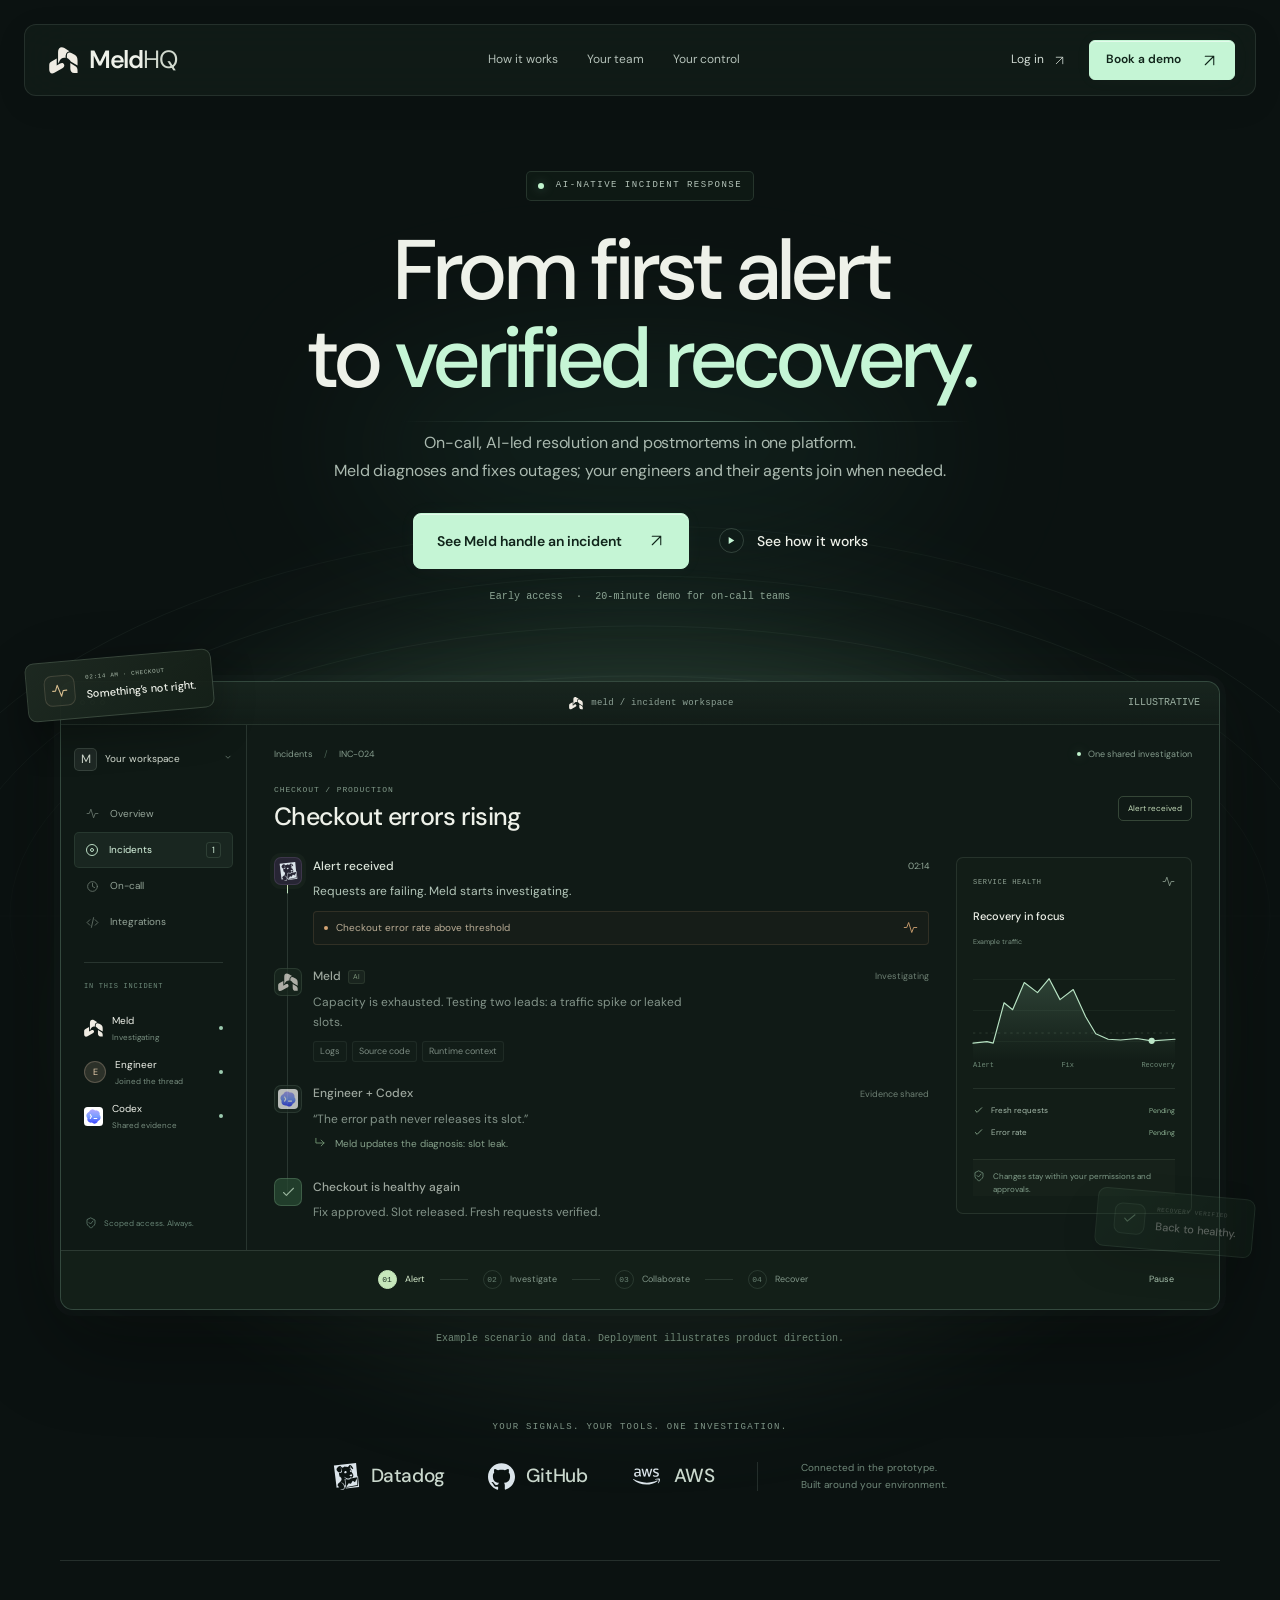
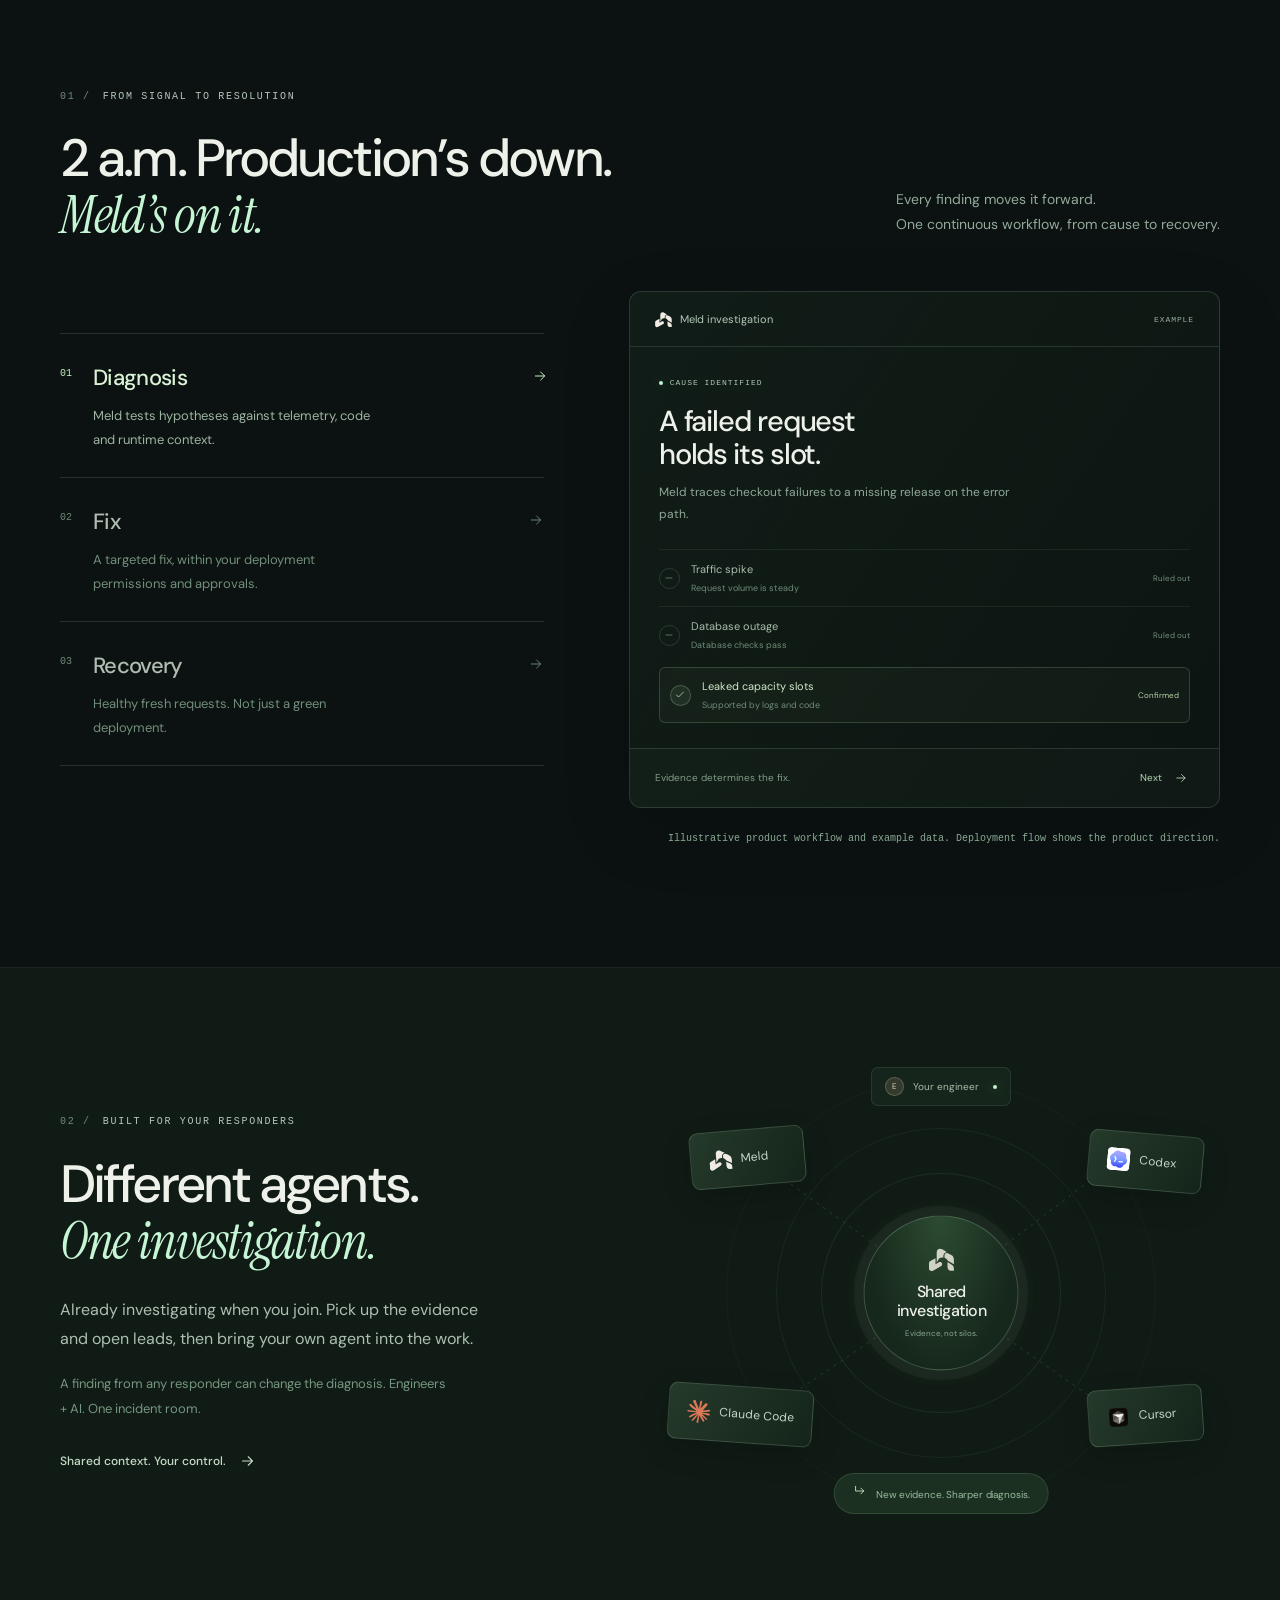
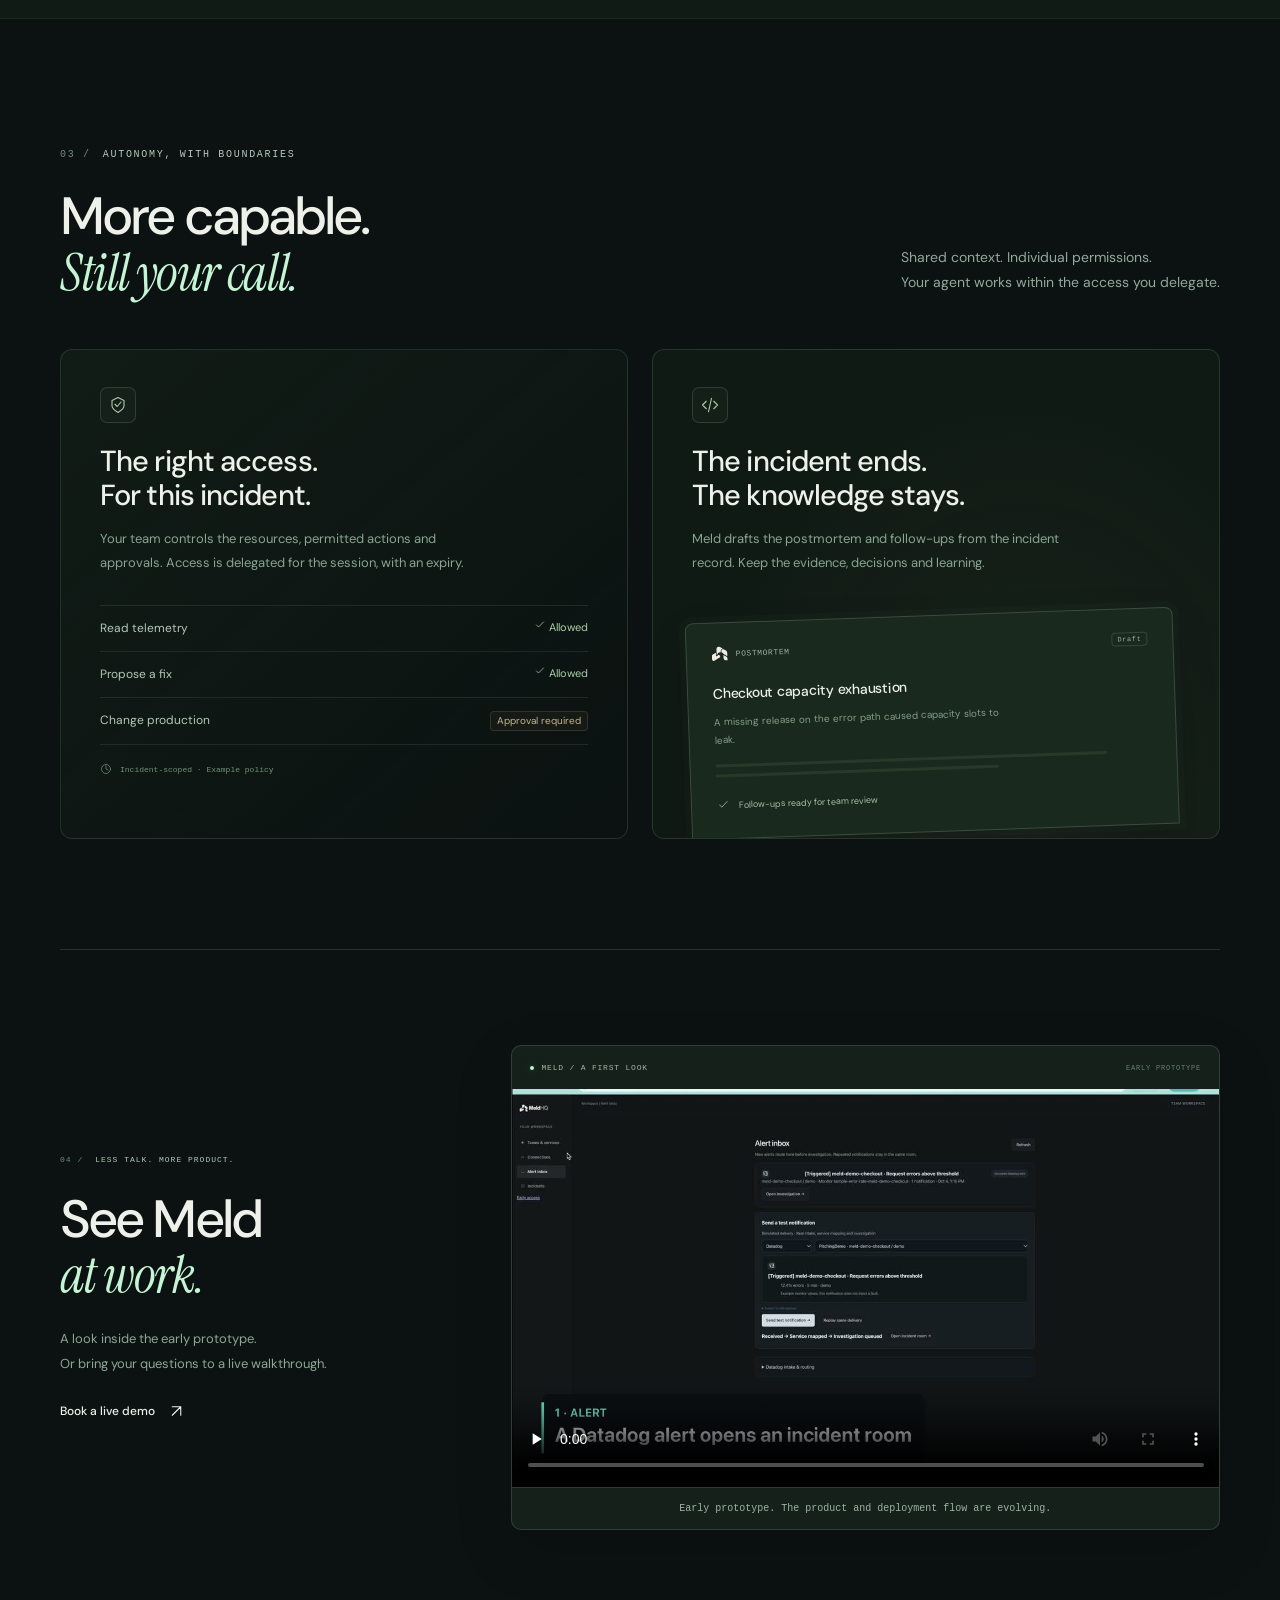
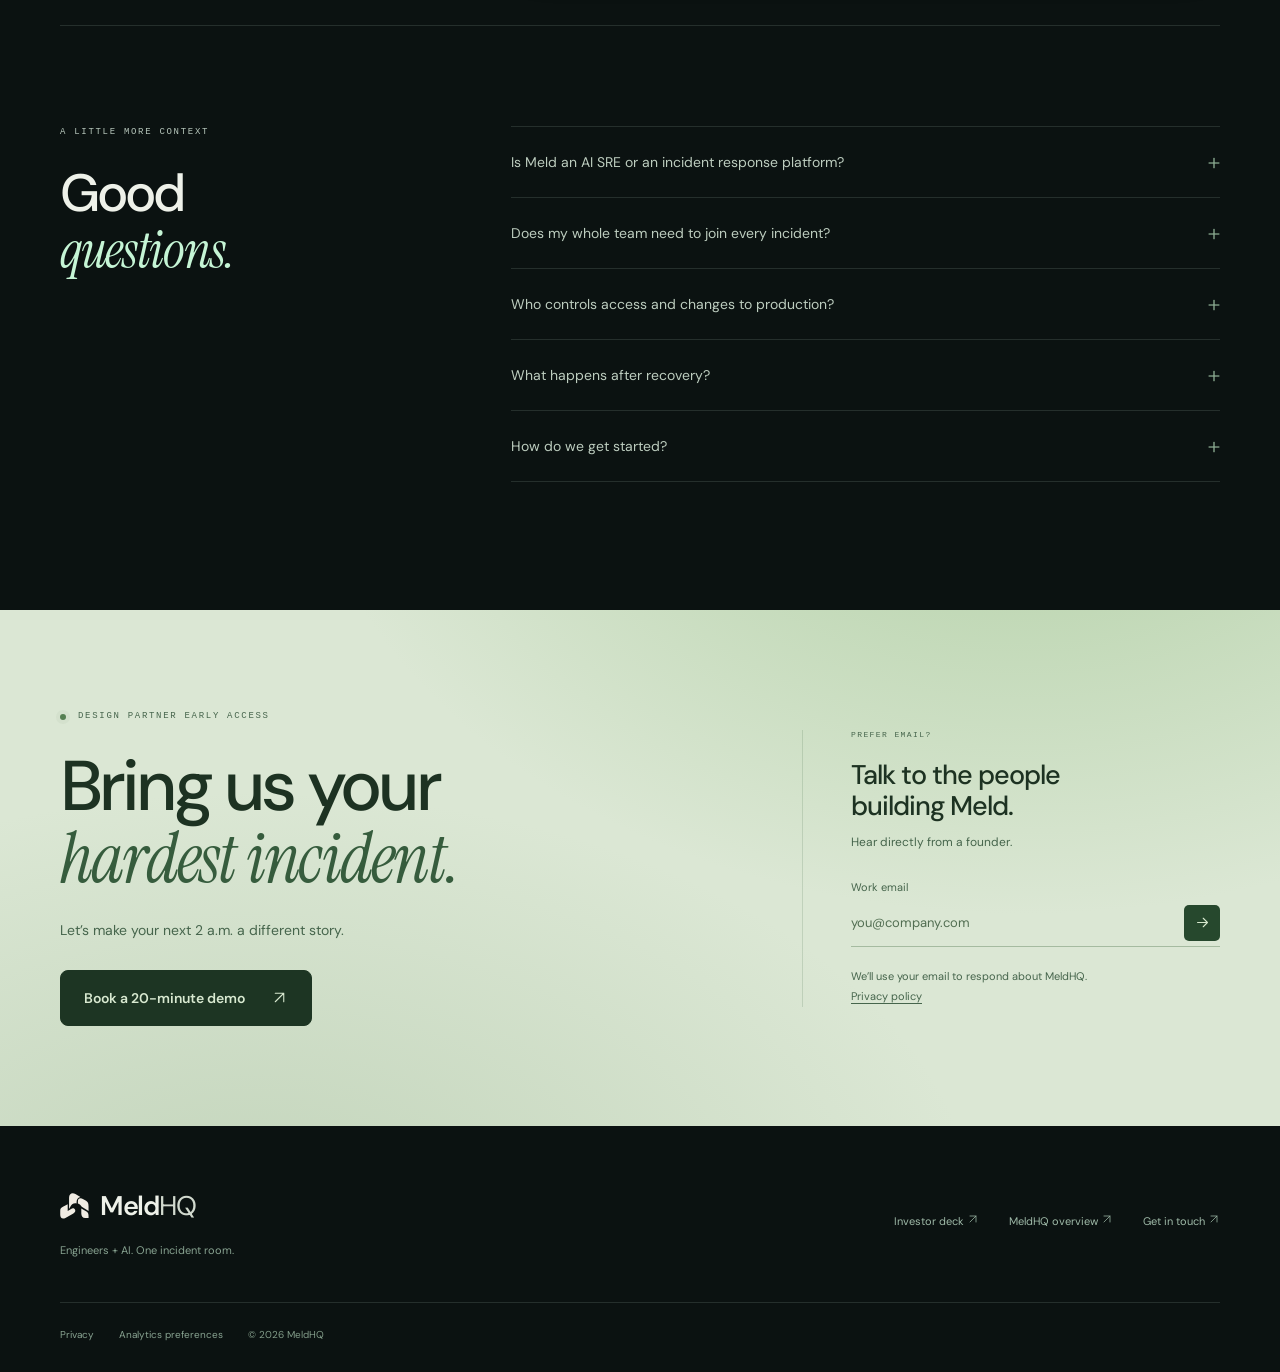
==== commit 6a6142ef: "Point Log in at staging for the YC review Co-Authored-By: Claude Opus 5.5 <noreply@anthropic.com>" ====
--- a/index.html
+++ b/index.html
@@ -18,8 +18,8 @@
 <header class="site-header" id="site-header">
   <a class="brand" href="./" aria-label="MeldHQ home"><img src="meldhq-mark.svg" alt="" width="32" height="30"><span>Meld<span class="hq">HQ</span></span></a>
   <nav class="desktop-nav" aria-label="Main navigation"><a href="#workflow">How it works</a><a href="#team">Your team</a><a href="#access">Your control</a></nav>
-  <div class="header-actions"><a class="login" href="https://app.meldhq.net/" data-event="app_opened" data-placement="nav">Log in <svg class="icon" aria-hidden="true" focusable="false"><use href="#arrow-up"/></svg></a><a class="button button-small booking" href="https://calendar.app.google/288JiRyM8VTCZps88" data-event="demo_booking_clicked" data-placement="nav">Book a demo <svg class="icon" aria-hidden="true" focusable="false"><use href="#arrow-up"/></svg></a><button class="menu-toggle" aria-label="Open navigation" aria-expanded="false" aria-controls="mobile-nav"><span></span><span></span></button></div>
-  <nav id="mobile-nav" class="mobile-nav" aria-label="Mobile navigation" hidden><a href="#workflow">How it works</a><a href="#team">Your team</a><a href="#access">Your control</a><a href="https://app.meldhq.net/" data-event="app_opened" data-placement="mobile-nav">Log in <svg aria-hidden="true" width="12" height="12" viewBox="0 0 24 24" fill="none" stroke="currentColor" stroke-width="1.5" stroke-linecap="round" stroke-linejoin="round"><path d="M6 18 18 6M6 6h12v12"/></svg></a></nav>
+  <div class="header-actions"><a class="login" href="https://staging.meldhq.net/" data-event="app_opened" data-placement="nav">Log in <svg class="icon" aria-hidden="true" focusable="false"><use href="#arrow-up"/></svg></a><a class="button button-small booking" href="https://calendar.app.google/288JiRyM8VTCZps88" data-event="demo_booking_clicked" data-placement="nav">Book a demo <svg class="icon" aria-hidden="true" focusable="false"><use href="#arrow-up"/></svg></a><button class="menu-toggle" aria-label="Open navigation" aria-expanded="false" aria-controls="mobile-nav"><span></span><span></span></button></div>
+  <nav id="mobile-nav" class="mobile-nav" aria-label="Mobile navigation" hidden><a href="#workflow">How it works</a><a href="#team">Your team</a><a href="#access">Your control</a><a href="https://staging.meldhq.net/" data-event="app_opened" data-placement="mobile-nav">Log in <svg aria-hidden="true" width="12" height="12" viewBox="0 0 24 24" fill="none" stroke="currentColor" stroke-width="1.5" stroke-linecap="round" stroke-linejoin="round"><path d="M6 18 18 6M6 6h12v12"/></svg></a></nav>
 </header>
 <main id="main">
   <section class="hero" aria-labelledby="hero-title">
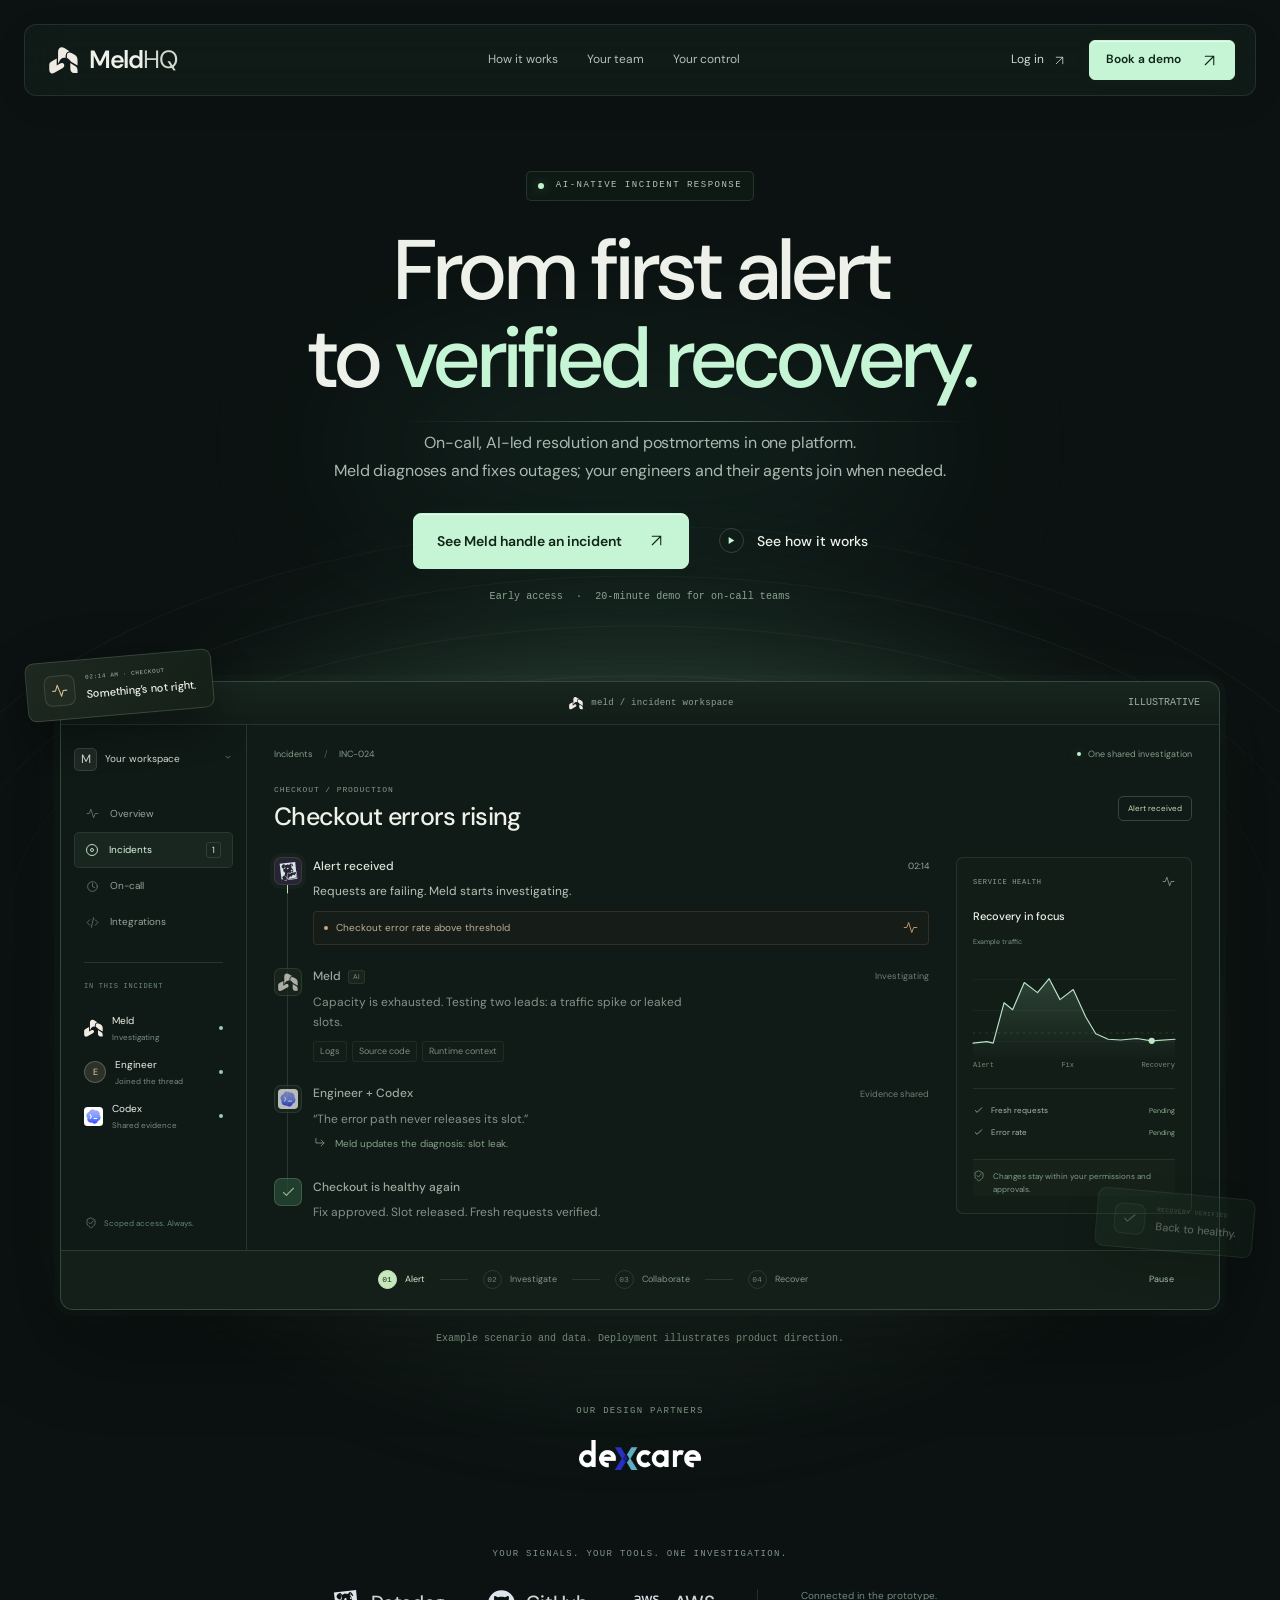
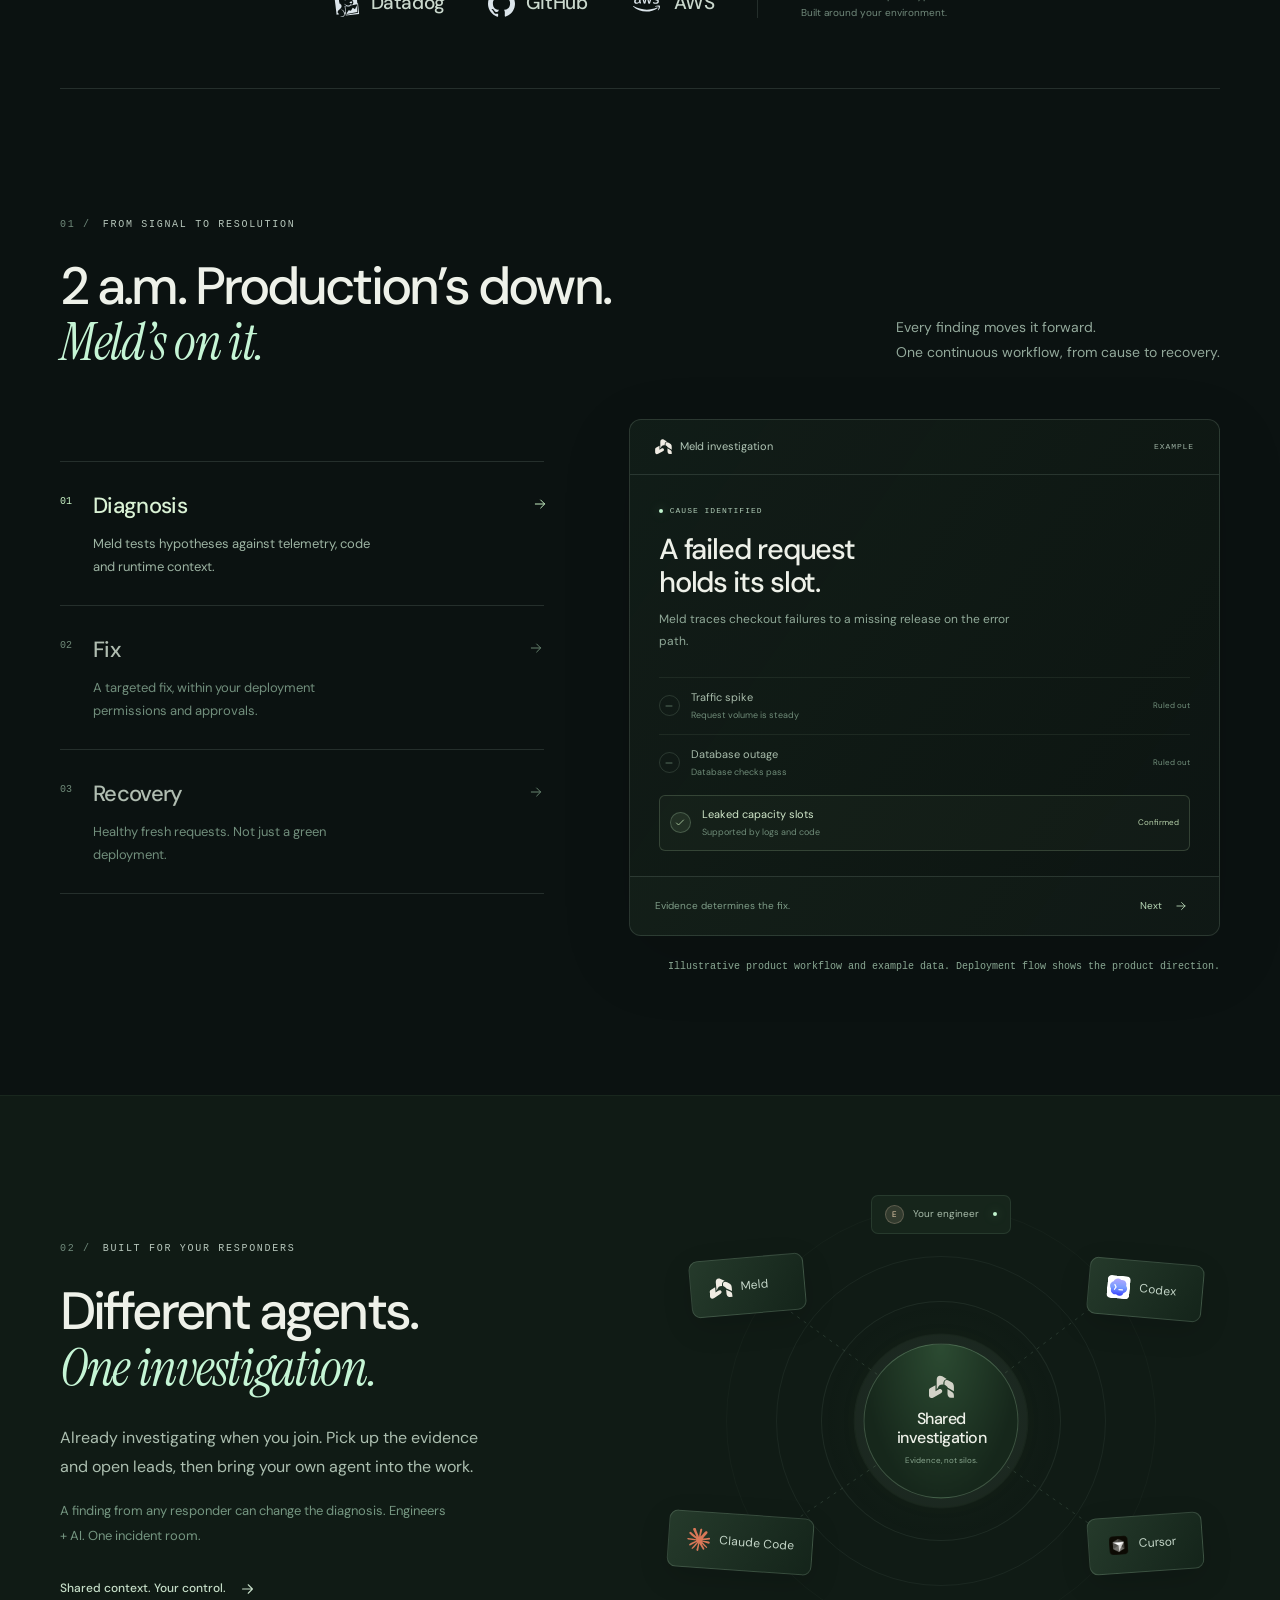
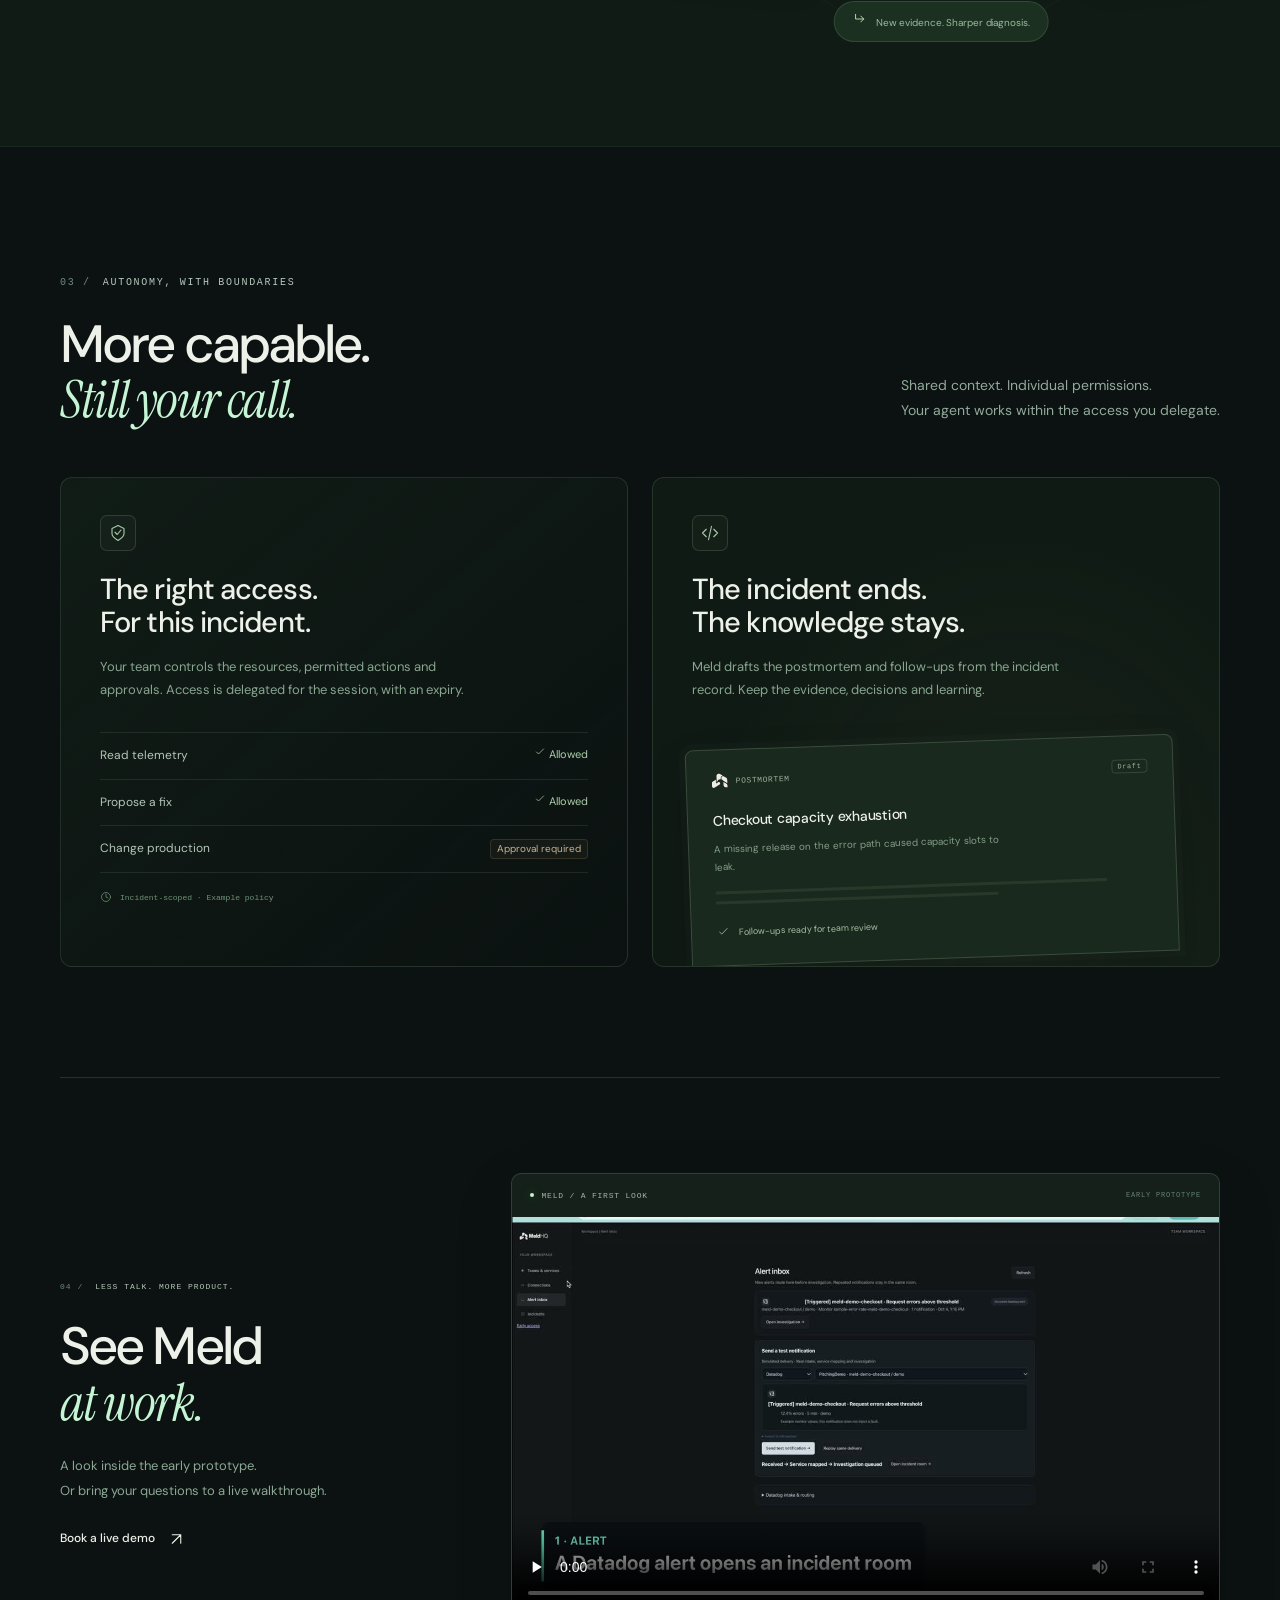
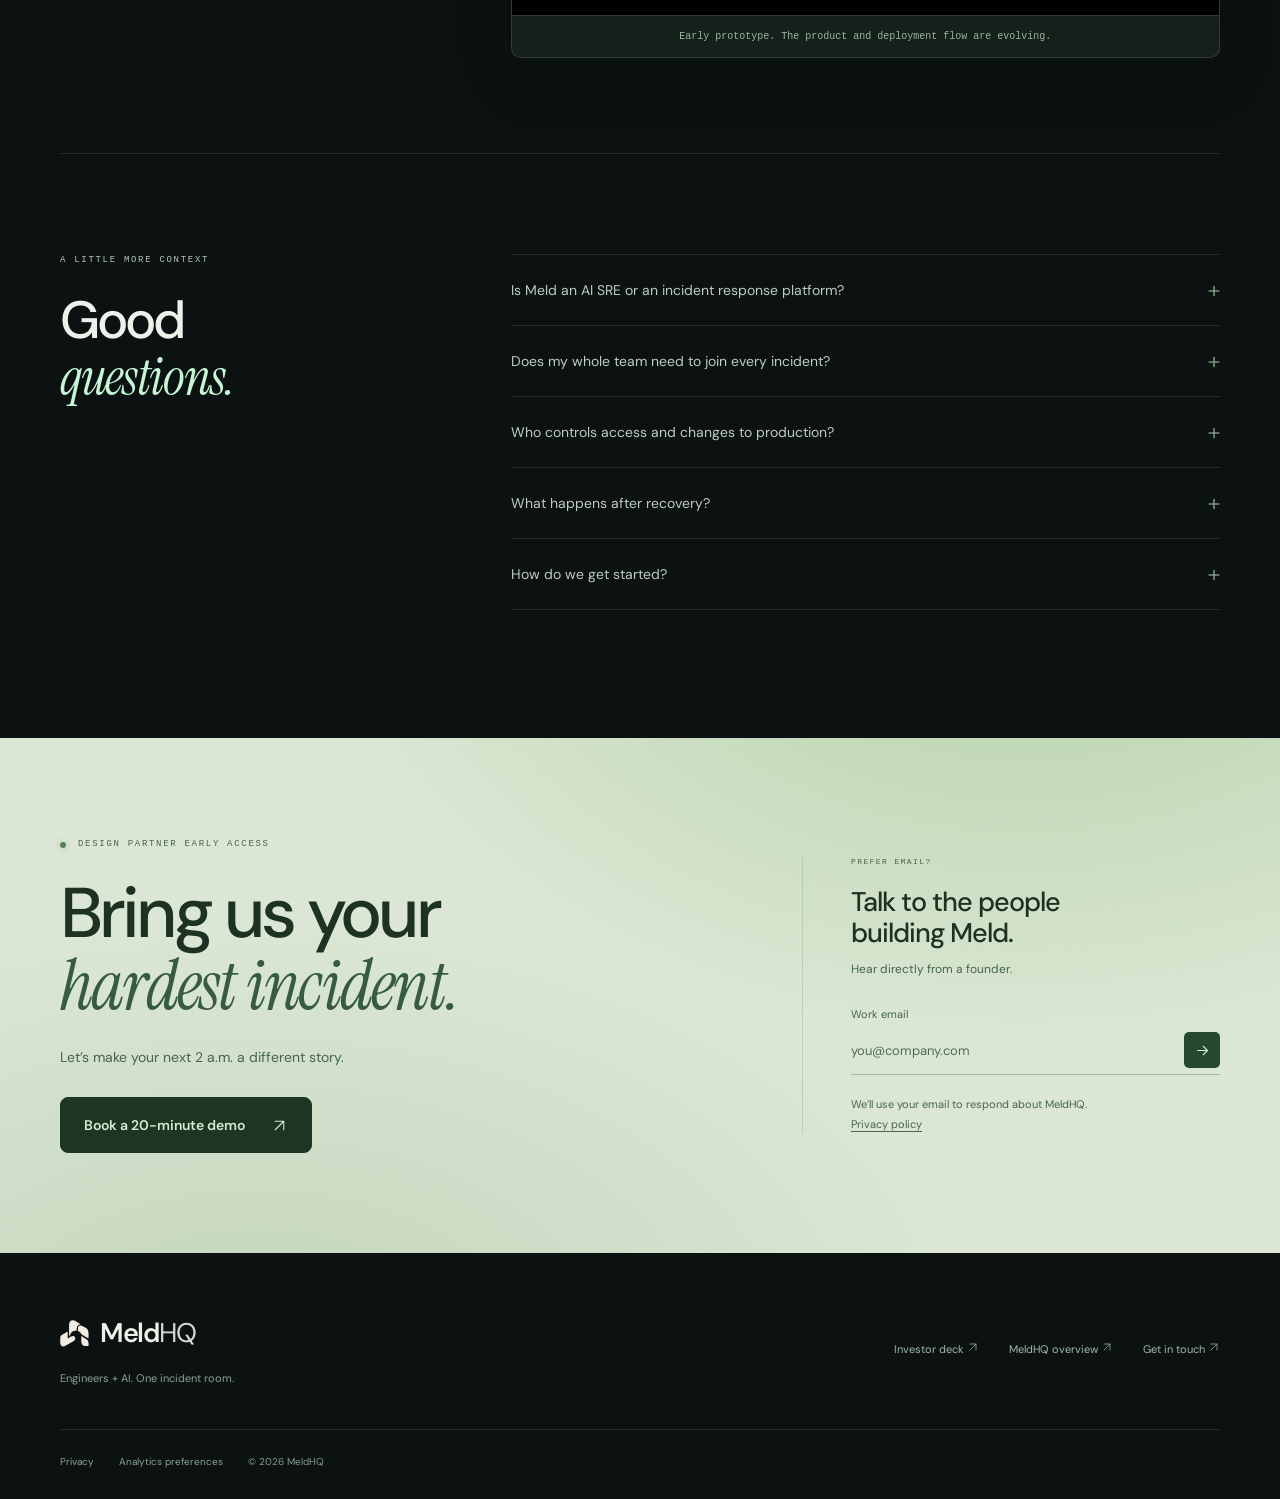
==== commit 651724f8: "List DexCare as a design partner on the homepage Adds an 'Our design partners' band under the hero w" ====
--- a/index.html
+++ b/index.html
@@ -8,7 +8,7 @@
   <meta property="og:title" content="MeldHQ — From first alert to verified recovery."><meta property="og:description" content="On-call, AI-led resolution and postmortems in one incident-response platform."><meta property="og:type" content="website"><meta property="og:url" content="https://meldhq.net/"><meta property="og:site_name" content="MeldHQ">
   <meta property="og:image" content="https://meldhq.net/assets/meldhq-social.png"><meta property="og:image:type" content="image/png"><meta property="og:image:width" content="1200"><meta property="og:image:height" content="630"><meta property="og:image:alt" content="MeldHQ. From first alert to verified recovery. AI-native incident response.">
   <meta name="twitter:card" content="summary_large_image"><meta name="twitter:title" content="MeldHQ — From first alert to verified recovery."><meta name="twitter:description" content="On-call, AI-led resolution and postmortems in one platform."><meta name="twitter:image" content="https://meldhq.net/assets/meldhq-social.png"><meta name="twitter:image:alt" content="MeldHQ. From first alert to verified recovery.">
-  <link rel="icon" type="image/svg+xml" href="favicon.svg"><link rel="stylesheet" href="website.css?v=20261018-redesign">
+  <link rel="icon" type="image/svg+xml" href="favicon.svg"><link rel="stylesheet" href="website.css?v=20261110-partners">
   <link rel="preload" href="assets/fonts/dm-sans-latin.woff2" as="font" type="font/woff2" crossorigin><link rel="preload" href="assets/fonts/instrument-serif-italic-latin.woff2" as="font" type="font/woff2" crossorigin>
   <script src="analytics-config.js?v=1" defer></script><script src="analytics.js?v=2" defer></script><script src="website.js?v=20261018-polish-1" defer></script>
 </head>
@@ -57,6 +57,7 @@
       </div>
       <p class="example-disclaimer">Example scenario and data. Deployment illustrates product direction.</p>
     </div>
+    <div class="partners wrap" data-section="partners"><p>OUR DESIGN PARTNERS</p><div class="partner-logos"><img src="assets/partners/dexcare.webp" alt="DexCare" width="122" height="30" loading="lazy" decoding="async"></div></div>
     <div class="integrations wrap"><p>YOUR SIGNALS. YOUR TOOLS. ONE INVESTIGATION.</p><div class="integration-logos"><span><img src="assets/brands/datadog.svg" alt="" width="27" height="27">Datadog</span><span><img src="assets/brands/github.svg" alt="" width="27" height="27">GitHub</span><span><img src="assets/brands/amazonaws.svg" alt="" width="32" height="27">AWS</span><i></i><small>Connected in the prototype.<br> Built around your environment.</small></div></div>
   </section>
   <section class="workflow-section section wrap" id="workflow" aria-labelledby="workflow-heading" data-section="workflow">
--- a/website.css
+++ b/website.css
@@ -5,7 +5,7 @@
 /* A quiet navigation bar lets the product do the talking. */
 .site-header{position:relative;z-index:100;display:flex;align-items:center;justify-content:space-between;width:min(1256px,calc(100% - 48px));min-height:72px;margin:24px auto 0;padding:13px 20px 13px 24px;border:1px solid #cee5d21c;border-radius:12px;background:#111c18e8;backdrop-filter:blur(24px);box-shadow:0 8px 32px #00000014}.brand{display:flex;align-items:center;gap:11px;font-size:25px;font-weight:600;letter-spacing:-1.3px;white-space:nowrap}.brand img{width:29px;height:29px;object-fit:contain}.brand .hq{color:#d1d9ce;font-weight:400}.desktop-nav{display:flex;gap:29px;margin-left:40px}.desktop-nav a{font-size:12px;color:#b4c0b8;transition:color .2s}.desktop-nav a:hover{color:#f6fff8}.header-actions{display:flex;align-items:center;gap:23px}.login{display:flex;align-items:center;gap:9px;font-size:12px;color:#d1dad3}.login .icon{width:13px;height:13px}.menu-toggle{display:none}.mobile-nav{display:none}
 /* The signal becomes a shared investigation. */
-.hero{position:relative;isolation:isolate;overflow:hidden;padding-top:75px}.hero-atmosphere{position:absolute;inset:-100px 0 110px;z-index:-2;overflow:hidden;pointer-events:none}.aurora{position:absolute;filter:blur(75px);border-radius:50%;opacity:.25}.aurora-one{width:840px;height:380px;background:#588d6e;top:620px;left:50%;transform:translateX(-50%)}.aurora-two{width:600px;height:200px;background:#224b3b;top:350px;left:50%;transform:translateX(-50%)}.orbital-lines{position:absolute;width:1600px;height:950px;left:50%;top:80px;transform:translateX(-50%);fill:none;stroke:#bbebca;stroke-width:.6;opacity:.09;mask-image:linear-gradient(transparent 30%,#000 60%,transparent)}.hero-copy{text-align:center;position:relative;z-index:2}.hero-eyebrow{display:inline-flex;justify-content:center;padding:7px 11px;border:1px solid #9fc3ab2a;border-radius:5px;background:#13231b70;font-size:9px;letter-spacing:1.5px;margin-bottom:26px}.hero h1{font-size:clamp(64px,6.6vw,96px);letter-spacing:-.069em;line-height:1.04;font-weight:500;max-width:1030px;margin-inline:auto;text-wrap:balance}.hero h1 em{font-style:normal;color:var(--mint);position:relative}.hero h1 em:after{content:'';position:absolute;left:1%;right:0;bottom:-9px;height:1px;background:linear-gradient(90deg,transparent,#b9e8ca65,transparent)}.hero-lead{font-size:16px;line-height:1.7;color:#abbab0;max-width:680px;margin:27px auto 0;letter-spacing:-.15px}.hero-actions{display:flex;align-items:center;justify-content:center;gap:30px;margin-top:29px}.play-icon{display:grid;place-items:center;width:25px;height:25px;border:1px solid #9bb7a440;border-radius:50%;font-size:8px;padding-left:1px;color:#c5f5d5}.hero-note{font:10px/1.5 var(--mono);color:#73897c;margin-top:20px;letter-spacing:.1px}.hero-note span{padding:0 7px}.product-scene{position:relative;margin-top:77px}.scene-halo{position:absolute;z-index:-1;inset:0 5% -5%;border-radius:50%;background:#83b7951b;filter:blur(60px)}.product-window{position:relative;border:1px solid #7da98c55;background:#101a16;border-radius:13px;box-shadow:0 0 0 6px #8fb69b06,0 28px 90px #0006,0 0 80px #c7f8d50a;overflow:hidden}.window-bar{height:43px;border-bottom:1px solid #bedec014;background:linear-gradient(180deg,#283a2f55,#19271f33);display:flex;align-items:center;justify-content:space-between;padding:0 19px;color:#8fa397;font:9px var(--mono);letter-spacing:.3px}.window-bar>span:nth-child(2){display:flex;align-items:center;gap:8px;margin-left:70px}.window-dots{display:flex;gap:5px}.window-dots i{width:5px;height:5px;border:1px solid #9aafa080;border-radius:50%}.example-badge{font:8px var(--mono);letter-spacing:.9px;color:#9aaea0}.product-body{display:grid;grid-template-columns:186px 1fr}.product-sidebar{position:relative;display:flex;flex-direction:column;border-right:1px solid var(--line);padding:23px 13px 20px;background:#0e171344}.workspace-name{display:flex;align-items:center;gap:8px;font-size:10px;color:#d3dbd0;margin-bottom:25px;white-space:nowrap}.workspace-avatar{width:23px;height:23px;display:grid;place-items:center;background:#c8d7c615;border:1px solid #bddac625;border-radius:5px;font-size:12px}.chevron{margin-left:auto;color:#82998b}.sidebar-item{display:flex;align-items:center;gap:11px;padding:10px 12px;border-radius:5px;font-size:10px;color:#94a498}.sidebar-item .icon{width:13px;height:13px;opacity:.7}.sidebar-item.active{background:#99d6aa12;color:#d8f5df;box-shadow:inset 0 0 0 1px #a9d5b31a}.sidebar-ring{width:12px;height:12px;border:1px solid #bbdcc4;border-radius:50%;position:relative}.sidebar-ring:before{content:'';position:absolute;inset:3px;border:1px solid #bbdcc4;border-radius:50%}.count{font-size:9px;border:1px solid #a9d5b325;padding:0 5px;border-radius:3px;margin-left:auto}.sidebar-separator{height:1px;background:var(--line);margin:22px 10px 19px}.sidebar-label{font:7px var(--mono);color:#6d8979;letter-spacing:.75px;padding-left:10px;margin-bottom:16px}.responder{display:flex;align-items:center;gap:9px;padding:7px 10px;font-size:10px}.responder img{width:19px;height:19px;object-fit:contain}.responder small{display:block;font-size:8px;line-height:1.5;color:#778d7f;margin-top:2px}.responder i{width:4px;height:4px;background:#9ccbaf;border-radius:50%;margin-left:auto}.person-avatar{width:22px;height:22px;display:grid;place-items:center;background:#d5bda326;color:#e7ceae;font-size:9px;border:1px solid #d5bda345;border-radius:50%;flex-shrink:0}.sidebar-bottom{font-size:8px;display:flex;align-items:center;gap:7px;color:#668374;margin-top:auto;padding-top:40px;padding-left:11px}.sidebar-bottom .icon{width:12px;height:12px}.incident-workspace{min-width:0;padding:22px 27px 27px}.incident-top{display:flex;justify-content:space-between;gap:20px;font-size:9px;color:#849b8c;margin-bottom:24px}.incident-breadcrumb span{color:#475f50;padding:0 9px}.live-label{display:flex;align-items:center;gap:7px}.live-label .status-dot{width:4px;height:4px}.incident-heading{display:flex;align-items:center;justify-content:space-between;gap:20px;margin-bottom:25px}.incident-kicker{font:8px var(--mono);color:#829a8a;letter-spacing:.9px;margin-bottom:8px}.incident-heading h2{font-size:25px;letter-spacing:-.7px;line-height:1.2}.incident-status{border:1px solid #b5d9a93a;padding:5px 9px;border-radius:5px;font-size:8px;color:#c3dbb9;white-space:nowrap}.incident-columns{display:grid;grid-template-columns:minmax(0,1fr) 236px;gap:27px}.incident-thread{position:relative;min-width:0}.incident-thread:before{content:'';position:absolute;left:13px;top:17px;bottom:26px;width:1px;background:#accbb82b}.thread-event{display:grid;grid-template-columns:28px 1fr;gap:11px;position:relative;margin-bottom:23px;transition:opacity .5s,filter .5s,transform .5s}.thread-event:last-child{margin-bottom:0}.thread-avatar{width:28px;height:28px;border:1px solid #b1d0b52e;border-radius:7px;background:#19291f;display:grid;place-items:center;z-index:1}.datadog-avatar{background:#272534;border-color:#6c5c7e50}.codex-avatar{background:#1a2721}.recovered-avatar{background:#294c34;color:#d1f4d5;border-color:#91c59b65}.recovered-avatar .icon{width:17px;height:17px}.thread-meta{display:flex;align-items:center;gap:7px;font-size:10px;line-height:1.4;margin-bottom:6px;min-height:18px}.thread-meta strong{font-weight:500;color:#d9e3d8}.thread-meta time{font-size:8px;color:#788c7e;margin-left:auto}.agent-label{font-size:7px;background:#bfe7b612;color:#adcaa8;border:1px solid #c1dcaf24;border-radius:3px;padding:1px 4px}.thread-event p{font-size:10px;line-height:1.65;color:#95aa9b;max-width:390px}.alert-detail{display:flex;gap:8px;align-items:center;background:#ba8b5c0a;border:1px solid #bc936c28;border-radius:4px;padding:8px 10px;font-size:8px;color:#b9ac95;margin-top:9px}.alert-detail .icon{width:15px;height:15px;margin-left:auto;color:#c79b6c}.alert-led{width:4px;height:4px;background:#d4a575;border-radius:50%}.evidence-chips{display:flex;flex-wrap:wrap;gap:5px;margin-top:9px}.evidence-chips span{font-size:7px;color:#a7b9ad;padding:2px 6px;border:1px solid #a2c1aa20;border-radius:3px;background:#b6d9bf05}.pivot-note{display:flex;gap:8px;color:#b7d9bb;font-size:8px;margin-top:7px}.pivot-note span{color:#9fcd9e}.incident-evidence{align-self:start;border:1px solid #c5e2cb1c;border-radius:7px;padding:17px 16px;background:#18251b55}.evidence-heading{display:flex;justify-content:space-between;align-items:center;font:7px var(--mono);color:#8fa293;letter-spacing:.7px}.evidence-heading .icon{width:13px;height:13px}.chart-label{margin-top:20px}.chart-label strong{font-weight:500;font-size:11px;display:block}.chart-label>span{font-size:7px;color:#7b9383}.health-chart{width:100%;height:auto;margin-top:9px;display:block;overflow:visible}.chart-grid{fill:none;stroke:#b2ceb612;stroke-width:1}.chart-line{fill:none;stroke:#b7e2c3;stroke-width:1.5;stroke-linecap:round;stroke-linejoin:round;stroke-dasharray:400;stroke-dashoffset:0}.chart-target{fill:none;stroke:#b1d5af33;stroke-dasharray:3 5;stroke-width:1}.chart-axis{display:flex;justify-content:space-between;font:7px var(--mono);color:#6e8a77}.evidence-divider{height:1px;background:#b4d2bb1c;margin:19px 0 15px}.recovery-check{display:flex;align-items:center;justify-content:space-between;margin:9px 0;font-size:8px;color:#a4b9aa}.recovery-check>span:first-child{display:flex;align-items:center;gap:7px}.recovery-check .icon{width:11px;height:11px;color:#afd5b4}.recovery-check>span:last-child{color:#8baf91;font-size:7px}.evidence-policy{margin-top:20px;display:flex;gap:8px;background:#a7c6ae06;padding:10px 0 0;border-top:1px solid #a9c5b019}.evidence-policy .icon{width:12px;height:12px;color:#769780}.evidence-policy p{font-size:8px;color:#7f9b88;line-height:1.6}.incident-player{min-height:58px;border-top:1px solid var(--line);padding:10px 25px;display:flex;gap:30px;align-items:center;background:#18271c66}.scene-steps{display:flex;align-items:center;justify-content:center;gap:13px;margin:auto}.scene-steps button{display:flex;align-items:center;gap:8px;font-size:9px;color:#809688;padding:7px 2px;background:none;border:0;transition:color .3s;min-height:30px}.scene-steps button span{font:8px var(--mono);color:#6a8374;border:1px solid #8eae992d;width:19px;height:19px;display:grid;place-items:center;border-radius:50%;transition:background .3s,color .3s}.scene-steps button.is-current{color:#d6eccc}.scene-steps button.is-current span{background:#c6e7bb;color:#1b3023;border-color:#c6e7bb}.scene-steps button.is-complete span{color:#a6c8ab;border-color:#6e967e}.scene-steps i{height:1px;width:28px;background:#aecfb424}.animation-toggle{background:none;border:0;font-size:9px;color:#a8c2ae;min-width:65px;min-height:32px}.example-disclaimer{font:9px/1.6 var(--mono);color:#6f8a7c;text-align:center;margin-top:20px}.floating-signal{position:absolute;z-index:3;display:flex;align-items:center;gap:11px;padding:13px 17px;background:linear-gradient(130deg,#1e2a22f5,#152018f5);border:1px solid #c4dfc82d;border-radius:9px;box-shadow:0 15px 40px #0005;transform:rotate(-5deg);pointer-events:none}.floating-signal small{display:block;font:6px/1.4 var(--mono);letter-spacing:.6px;color:#a7b8a8;margin-bottom:4px}.floating-signal strong{display:block;font-size:11px;font-weight:500}.signal-symbol{width:31px;height:31px;border:1px solid #ccb79930;background:#cdb88c0a;color:#d7bd8e;display:grid;place-items:center;border-radius:8px}.signal-symbol .icon{width:17px;height:17px}.signal-alert{left:-34px;top:-25px}.signal-resolved{right:-34px;bottom:95px;transform:rotate(5deg);background:linear-gradient(120deg,#243e2df5,#17271cf5);border-color:#a9d6b24a}.signal-resolved .signal-symbol{background:#9fd99b17;color:#b7edbe;border-color:#a9d6b24a}.integrations{text-align:center;padding-top:74px;padding-bottom:67px;border-bottom:1px solid var(--line)}.integrations>p{font:9px/1.5 var(--mono);color:#809688;letter-spacing:1.3px;margin-bottom:25px}.integration-logos{display:flex;align-items:center;justify-content:center;gap:43px}.integration-logos>span{display:flex;align-items:center;gap:11px;color:#cad8cd;font-size:19px;font-weight:500;letter-spacing:-.4px}.integration-logos img{object-fit:contain;filter:none;opacity:1}.integration-logos i{width:1px;height:29px;background:var(--line)}.integration-logos small{text-align:left;color:#70887a;font-size:10px;line-height:1.7}
+.hero{position:relative;isolation:isolate;overflow:hidden;padding-top:75px}.hero-atmosphere{position:absolute;inset:-100px 0 110px;z-index:-2;overflow:hidden;pointer-events:none}.aurora{position:absolute;filter:blur(75px);border-radius:50%;opacity:.25}.aurora-one{width:840px;height:380px;background:#588d6e;top:620px;left:50%;transform:translateX(-50%)}.aurora-two{width:600px;height:200px;background:#224b3b;top:350px;left:50%;transform:translateX(-50%)}.orbital-lines{position:absolute;width:1600px;height:950px;left:50%;top:80px;transform:translateX(-50%);fill:none;stroke:#bbebca;stroke-width:.6;opacity:.09;mask-image:linear-gradient(transparent 30%,#000 60%,transparent)}.hero-copy{text-align:center;position:relative;z-index:2}.hero-eyebrow{display:inline-flex;justify-content:center;padding:7px 11px;border:1px solid #9fc3ab2a;border-radius:5px;background:#13231b70;font-size:9px;letter-spacing:1.5px;margin-bottom:26px}.hero h1{font-size:clamp(64px,6.6vw,96px);letter-spacing:-.069em;line-height:1.04;font-weight:500;max-width:1030px;margin-inline:auto;text-wrap:balance}.hero h1 em{font-style:normal;color:var(--mint);position:relative}.hero h1 em:after{content:'';position:absolute;left:1%;right:0;bottom:-9px;height:1px;background:linear-gradient(90deg,transparent,#b9e8ca65,transparent)}.hero-lead{font-size:16px;line-height:1.7;color:#abbab0;max-width:680px;margin:27px auto 0;letter-spacing:-.15px}.hero-actions{display:flex;align-items:center;justify-content:center;gap:30px;margin-top:29px}.play-icon{display:grid;place-items:center;width:25px;height:25px;border:1px solid #9bb7a440;border-radius:50%;font-size:8px;padding-left:1px;color:#c5f5d5}.hero-note{font:10px/1.5 var(--mono);color:#73897c;margin-top:20px;letter-spacing:.1px}.hero-note span{padding:0 7px}.product-scene{position:relative;margin-top:77px}.scene-halo{position:absolute;z-index:-1;inset:0 5% -5%;border-radius:50%;background:#83b7951b;filter:blur(60px)}.product-window{position:relative;border:1px solid #7da98c55;background:#101a16;border-radius:13px;box-shadow:0 0 0 6px #8fb69b06,0 28px 90px #0006,0 0 80px #c7f8d50a;overflow:hidden}.window-bar{height:43px;border-bottom:1px solid #bedec014;background:linear-gradient(180deg,#283a2f55,#19271f33);display:flex;align-items:center;justify-content:space-between;padding:0 19px;color:#8fa397;font:9px var(--mono);letter-spacing:.3px}.window-bar>span:nth-child(2){display:flex;align-items:center;gap:8px;margin-left:70px}.window-dots{display:flex;gap:5px}.window-dots i{width:5px;height:5px;border:1px solid #9aafa080;border-radius:50%}.example-badge{font:8px var(--mono);letter-spacing:.9px;color:#9aaea0}.product-body{display:grid;grid-template-columns:186px 1fr}.product-sidebar{position:relative;display:flex;flex-direction:column;border-right:1px solid var(--line);padding:23px 13px 20px;background:#0e171344}.workspace-name{display:flex;align-items:center;gap:8px;font-size:10px;color:#d3dbd0;margin-bottom:25px;white-space:nowrap}.workspace-avatar{width:23px;height:23px;display:grid;place-items:center;background:#c8d7c615;border:1px solid #bddac625;border-radius:5px;font-size:12px}.chevron{margin-left:auto;color:#82998b}.sidebar-item{display:flex;align-items:center;gap:11px;padding:10px 12px;border-radius:5px;font-size:10px;color:#94a498}.sidebar-item .icon{width:13px;height:13px;opacity:.7}.sidebar-item.active{background:#99d6aa12;color:#d8f5df;box-shadow:inset 0 0 0 1px #a9d5b31a}.sidebar-ring{width:12px;height:12px;border:1px solid #bbdcc4;border-radius:50%;position:relative}.sidebar-ring:before{content:'';position:absolute;inset:3px;border:1px solid #bbdcc4;border-radius:50%}.count{font-size:9px;border:1px solid #a9d5b325;padding:0 5px;border-radius:3px;margin-left:auto}.sidebar-separator{height:1px;background:var(--line);margin:22px 10px 19px}.sidebar-label{font:7px var(--mono);color:#6d8979;letter-spacing:.75px;padding-left:10px;margin-bottom:16px}.responder{display:flex;align-items:center;gap:9px;padding:7px 10px;font-size:10px}.responder img{width:19px;height:19px;object-fit:contain}.responder small{display:block;font-size:8px;line-height:1.5;color:#778d7f;margin-top:2px}.responder i{width:4px;height:4px;background:#9ccbaf;border-radius:50%;margin-left:auto}.person-avatar{width:22px;height:22px;display:grid;place-items:center;background:#d5bda326;color:#e7ceae;font-size:9px;border:1px solid #d5bda345;border-radius:50%;flex-shrink:0}.sidebar-bottom{font-size:8px;display:flex;align-items:center;gap:7px;color:#668374;margin-top:auto;padding-top:40px;padding-left:11px}.sidebar-bottom .icon{width:12px;height:12px}.incident-workspace{min-width:0;padding:22px 27px 27px}.incident-top{display:flex;justify-content:space-between;gap:20px;font-size:9px;color:#849b8c;margin-bottom:24px}.incident-breadcrumb span{color:#475f50;padding:0 9px}.live-label{display:flex;align-items:center;gap:7px}.live-label .status-dot{width:4px;height:4px}.incident-heading{display:flex;align-items:center;justify-content:space-between;gap:20px;margin-bottom:25px}.incident-kicker{font:8px var(--mono);color:#829a8a;letter-spacing:.9px;margin-bottom:8px}.incident-heading h2{font-size:25px;letter-spacing:-.7px;line-height:1.2}.incident-status{border:1px solid #b5d9a93a;padding:5px 9px;border-radius:5px;font-size:8px;color:#c3dbb9;white-space:nowrap}.incident-columns{display:grid;grid-template-columns:minmax(0,1fr) 236px;gap:27px}.incident-thread{position:relative;min-width:0}.incident-thread:before{content:'';position:absolute;left:13px;top:17px;bottom:26px;width:1px;background:#accbb82b}.thread-event{display:grid;grid-template-columns:28px 1fr;gap:11px;position:relative;margin-bottom:23px;transition:opacity .5s,filter .5s,transform .5s}.thread-event:last-child{margin-bottom:0}.thread-avatar{width:28px;height:28px;border:1px solid #b1d0b52e;border-radius:7px;background:#19291f;display:grid;place-items:center;z-index:1}.datadog-avatar{background:#272534;border-color:#6c5c7e50}.codex-avatar{background:#1a2721}.recovered-avatar{background:#294c34;color:#d1f4d5;border-color:#91c59b65}.recovered-avatar .icon{width:17px;height:17px}.thread-meta{display:flex;align-items:center;gap:7px;font-size:10px;line-height:1.4;margin-bottom:6px;min-height:18px}.thread-meta strong{font-weight:500;color:#d9e3d8}.thread-meta time{font-size:8px;color:#788c7e;margin-left:auto}.agent-label{font-size:7px;background:#bfe7b612;color:#adcaa8;border:1px solid #c1dcaf24;border-radius:3px;padding:1px 4px}.thread-event p{font-size:10px;line-height:1.65;color:#95aa9b;max-width:390px}.alert-detail{display:flex;gap:8px;align-items:center;background:#ba8b5c0a;border:1px solid #bc936c28;border-radius:4px;padding:8px 10px;font-size:8px;color:#b9ac95;margin-top:9px}.alert-detail .icon{width:15px;height:15px;margin-left:auto;color:#c79b6c}.alert-led{width:4px;height:4px;background:#d4a575;border-radius:50%}.evidence-chips{display:flex;flex-wrap:wrap;gap:5px;margin-top:9px}.evidence-chips span{font-size:7px;color:#a7b9ad;padding:2px 6px;border:1px solid #a2c1aa20;border-radius:3px;background:#b6d9bf05}.pivot-note{display:flex;gap:8px;color:#b7d9bb;font-size:8px;margin-top:7px}.pivot-note span{color:#9fcd9e}.incident-evidence{align-self:start;border:1px solid #c5e2cb1c;border-radius:7px;padding:17px 16px;background:#18251b55}.evidence-heading{display:flex;justify-content:space-between;align-items:center;font:7px var(--mono);color:#8fa293;letter-spacing:.7px}.evidence-heading .icon{width:13px;height:13px}.chart-label{margin-top:20px}.chart-label strong{font-weight:500;font-size:11px;display:block}.chart-label>span{font-size:7px;color:#7b9383}.health-chart{width:100%;height:auto;margin-top:9px;display:block;overflow:visible}.chart-grid{fill:none;stroke:#b2ceb612;stroke-width:1}.chart-line{fill:none;stroke:#b7e2c3;stroke-width:1.5;stroke-linecap:round;stroke-linejoin:round;stroke-dasharray:400;stroke-dashoffset:0}.chart-target{fill:none;stroke:#b1d5af33;stroke-dasharray:3 5;stroke-width:1}.chart-axis{display:flex;justify-content:space-between;font:7px var(--mono);color:#6e8a77}.evidence-divider{height:1px;background:#b4d2bb1c;margin:19px 0 15px}.recovery-check{display:flex;align-items:center;justify-content:space-between;margin:9px 0;font-size:8px;color:#a4b9aa}.recovery-check>span:first-child{display:flex;align-items:center;gap:7px}.recovery-check .icon{width:11px;height:11px;color:#afd5b4}.recovery-check>span:last-child{color:#8baf91;font-size:7px}.evidence-policy{margin-top:20px;display:flex;gap:8px;background:#a7c6ae06;padding:10px 0 0;border-top:1px solid #a9c5b019}.evidence-policy .icon{width:12px;height:12px;color:#769780}.evidence-policy p{font-size:8px;color:#7f9b88;line-height:1.6}.incident-player{min-height:58px;border-top:1px solid var(--line);padding:10px 25px;display:flex;gap:30px;align-items:center;background:#18271c66}.scene-steps{display:flex;align-items:center;justify-content:center;gap:13px;margin:auto}.scene-steps button{display:flex;align-items:center;gap:8px;font-size:9px;color:#809688;padding:7px 2px;background:none;border:0;transition:color .3s;min-height:30px}.scene-steps button span{font:8px var(--mono);color:#6a8374;border:1px solid #8eae992d;width:19px;height:19px;display:grid;place-items:center;border-radius:50%;transition:background .3s,color .3s}.scene-steps button.is-current{color:#d6eccc}.scene-steps button.is-current span{background:#c6e7bb;color:#1b3023;border-color:#c6e7bb}.scene-steps button.is-complete span{color:#a6c8ab;border-color:#6e967e}.scene-steps i{height:1px;width:28px;background:#aecfb424}.animation-toggle{background:none;border:0;font-size:9px;color:#a8c2ae;min-width:65px;min-height:32px}.example-disclaimer{font:9px/1.6 var(--mono);color:#6f8a7c;text-align:center;margin-top:20px}.floating-signal{position:absolute;z-index:3;display:flex;align-items:center;gap:11px;padding:13px 17px;background:linear-gradient(130deg,#1e2a22f5,#152018f5);border:1px solid #c4dfc82d;border-radius:9px;box-shadow:0 15px 40px #0005;transform:rotate(-5deg);pointer-events:none}.floating-signal small{display:block;font:6px/1.4 var(--mono);letter-spacing:.6px;color:#a7b8a8;margin-bottom:4px}.floating-signal strong{display:block;font-size:11px;font-weight:500}.signal-symbol{width:31px;height:31px;border:1px solid #ccb79930;background:#cdb88c0a;color:#d7bd8e;display:grid;place-items:center;border-radius:8px}.signal-symbol .icon{width:17px;height:17px}.signal-alert{left:-34px;top:-25px}.signal-resolved{right:-34px;bottom:95px;transform:rotate(5deg);background:linear-gradient(120deg,#243e2df5,#17271cf5);border-color:#a9d6b24a}.signal-resolved .signal-symbol{background:#9fd99b17;color:#b7edbe;border-color:#a9d6b24a}.integrations{text-align:center;padding-top:74px;padding-bottom:67px;border-bottom:1px solid var(--line)}.integrations>p{font:9px/1.5 var(--mono);color:#809688;letter-spacing:1.3px;margin-bottom:25px}.integration-logos{display:flex;align-items:center;justify-content:center;gap:43px}.integration-logos>span{display:flex;align-items:center;gap:11px;color:#cad8cd;font-size:19px;font-weight:500;letter-spacing:-.4px}.integration-logos img{object-fit:contain;filter:none;opacity:1}.integration-logos i{width:1px;height:29px;background:var(--line)}.integration-logos small{text-align:left;color:#70887a;font-size:10px;line-height:1.7}.partners{text-align:center;padding-top:58px;padding-bottom:4px}.partners>p{font:9px/1.5 var(--mono);color:#809688;letter-spacing:1.3px;margin-bottom:22px}.partner-logos{display:flex;align-items:center;justify-content:center;gap:48px}.partner-logos img{display:block;width:auto;height:30px;object-fit:contain;filter:none;opacity:1}
 /* One incident, three deliberate steps. */
 .section-intro{margin-bottom:48px}.section-intro>.eyebrow{margin-bottom:26px}.split-heading{display:flex;justify-content:space-between;align-items:flex-end;gap:60px}.split-heading>p{font-size:14px;line-height:1.8;color:#93a99b;max-width:345px;padding-bottom:6px}.workflow-section{padding-bottom:120px}.workflow-layout{display:grid;grid-template-columns:.9fr 1.1fr;gap:85px;align-items:center}.workflow-steps{display:flex;flex-direction:column}.workflow-steps button{display:flex;align-items:flex-start;gap:21px;padding:26px 0;border:0;border-top:1px solid var(--line);text-align:left;background:none;transition:opacity .3s;color:#b0bdb1}.workflow-steps button:last-child{border-bottom:1px solid var(--line)}.step-number{font:10px var(--mono);padding-top:8px;color:#6f8978}.workflow-steps strong{font-size:22px;font-weight:500;letter-spacing:-.65px;display:block;margin-bottom:9px}.workflow-steps small{font-size:13px;line-height:1.8;display:block;color:#718e7c;max-width:295px}.workflow-steps .icon{width:16px;height:16px;margin-left:auto;margin-top:8px;color:#66826e;transition:transform .3s,color .3s}.workflow-steps button[aria-selected=true] strong{color:#daf2d5}.workflow-steps button[aria-selected=true] .step-number{color:#c4edc1}.workflow-steps button[aria-selected=true] small{color:#9db4a3}.workflow-steps button[aria-selected=true] .icon{transform:translateX(4px);color:#c4edc1}.workflow-window{border:1px solid #b5d7be2b;border-radius:12px;background:linear-gradient(125deg,#192a1f77,#101a1466);box-shadow:0 22px 70px #0002;overflow:hidden}.workflow-window-header{min-height:55px;display:flex;align-items:center;justify-content:space-between;gap:20px;padding:16px 25px;border-bottom:1px solid var(--line);font-size:11px;color:#b1c6b6}.workflow-window-header>span:first-child{display:flex;align-items:center;gap:8px}.workflow-window-header img{width:17px;height:17px}.workflow-window #workflow-panel{padding:30px 29px 25px;min-height:356px}.panel-eyebrow{display:flex;align-items:center;gap:7px;font:8px/1.5 var(--mono);letter-spacing:1px;color:#adc9b4;margin-bottom:16px}.panel-eyebrow .status-dot{width:4px;height:4px}#workflow-panel h3{font-size:29px;line-height:1.13;letter-spacing:-1.1px;margin-bottom:11px}#workflow-panel>p{font-size:12px;line-height:1.8;color:#8fa897;max-width:375px}.hypothesis-list{margin-top:24px}.hypothesis-list>div{display:flex;align-items:center;gap:11px;border-top:1px solid #a7ccad16;padding:11px 0;font-size:11px;color:#a8bcab}.hypothesis-icon{width:21px;height:21px;display:grid;place-items:center;border:1px solid #adceb02b;border-radius:50%;font-size:13px;color:#6b8974}.hypothesis-icon .icon{width:12px;height:12px}.hypothesis-list small{display:block;font-size:9px;color:#6e8a77;margin-top:2px}.hypothesis-list .hypothesis-state{margin-left:auto;font-size:8px;color:#72907c;white-space:nowrap}.hypothesis-list .confirmed{border:1px solid #b3d6ab33;border-radius:6px;padding:10px;margin-top:4px;background:#9ec49609;color:#d0e7c9}.hypothesis-list .confirmed .hypothesis-icon{background:#a7d29717;color:#c4e6b7;border-color:#a9ceaa47}.hypothesis-list .confirmed .hypothesis-state{color:#b8d3ac}.workflow-window-footer{display:flex;justify-content:space-between;align-items:center;gap:20px;padding:15px 25px;background:#b5daab04;border-top:1px solid var(--line);font-size:9px;color:#7e9c87;min-height:54px}.workflow-window-footer button{background:none;border:0;font-size:10px;display:flex;align-items:center;gap:12px;color:#b6d6b5;min-height:28px}.workflow-window-footer .icon{width:14px;height:14px}.sample-note{font:8px/1.7 var(--mono);color:#668572;margin-top:22px;text-align:right}.code-panel{border:1px solid #a5c8a924;border-radius:6px;background:#09120d;padding:18px;margin-top:20px;font:11px/1.8 var(--mono);color:#8ca898;overflow-x:auto;white-space:pre;margin-bottom:0}.code-panel .added{display:block;color:#bfe1b2;background:#b4edaa0d;margin-inline:-18px;padding-inline:18px}.fix-scope{display:flex;justify-content:space-between;gap:25px;font-size:8px;color:#698773;margin-top:15px}.fix-scope strong{font-weight:400;display:block;color:#a8c2ad;font-size:9px;margin-top:3px}.checks{display:grid;grid-template-columns:repeat(3,1fr);gap:8px;margin-top:30px}.checks>div{padding:15px 8px;border:1px solid #a1cfac30;border-radius:6px;background:#a1d2a009}.checks strong{font-size:23px;letter-spacing:-1px;font-weight:500;color:#d5edcc;white-space:nowrap}.checks small{display:block;font-size:8px;line-height:1.9;color:#89a890;margin-top:7px}.verified-banner{display:flex;align-items:center;gap:10px;border-top:1px solid var(--line);padding-top:20px;margin-top:25px;font-size:10px;color:#adc6b1}.verified-banner .icon{width:16px;color:#bbe3b0}
 /* A team-shaped investigation, not a logo wall. */
@@ -24,8 +24,8 @@
 @media(min-width:1600px){.hero{padding-top:90px}.hero h1{font-size:104px}.product-scene{margin-top:85px}}
 @media(max-width:1180px){.wrap{width:calc(100% - 64px)}.site-header{width:calc(100% - 40px)}.desktop-nav{gap:21px;margin-left:15px}.hero h1{font-size:80px}.hero{padding-top:67px}.incident-columns{grid-template-columns:minmax(0,1fr) 205px;gap:20px}.incident-workspace{padding:20px}.product-body{grid-template-columns:165px 1fr}.product-sidebar{padding-inline:9px}.incident-evidence{padding:15px 12px}.thread-meta time{font-size:7px}.signal-alert{left:-10px;top:-28px}.signal-resolved{right:-12px}.workflow-layout{gap:45px}.team-layout{gap:25px}.control-card{padding-inline:29px}.demo-section,.faq-section{gap:50px}.access-inner{gap:60px}.early-access form{padding-left:35px}.footer-links{gap:20px}}
 @media(max-width:950px){.header-actions{gap:24px}.hero h1{font-size:72px}.hero-lead{max-width:600px}.product-sidebar{display:none}.product-body{grid-template-columns:1fr}.incident-workspace{padding:23px 27px}.product-window{border-radius:11px}.incident-columns{grid-template-columns:minmax(0,1fr) 245px;gap:27px}.thread-event p{font-size:11px}.thread-meta{font-size:11px}.thread-meta time{font-size:8px}.thread-event{margin-bottom:23px}.integration-logos{gap:28px}.workflow-layout{grid-template-columns:.86fr 1.14fr;gap:30px}.workflow-steps strong{font-size:19px}.workflow-steps button{gap:15px}.workflow-steps small{font-size:12px}.workflow-window #workflow-panel{padding:27px 23px;min-height:365px}.workflow-window-header,.workflow-window-footer{padding-inline:23px}.section{padding-block:90px}.split-heading{gap:30px}.split-heading>p{font-size:12px}.section-lead{font-size:14px}.team-layout{grid-template-columns:1fr 1.1fr;gap:25px}.team-copy h2{font-size:43px}.team-copy .eyebrow{font-size:8px;letter-spacing:1px}.collaboration-art{height:400px}.collab-rings i:nth-child(2){width:370px;height:370px}.collab-rings i:first-child{width:300px;height:300px}.collab-rings i:nth-child(3){width:220px;height:220px}.agent-node{min-width:102px;padding:11px 13px;font-size:10px}.node-meld{left:0;top:60px}.node-codex{right:0;top:60px}.node-claude{left:-5px;bottom:64px}.node-cursor{right:0;bottom:64px}.investigation-core{width:137px;height:137px}.investigation-core strong{font-size:15px}.evidence-float{bottom:0;font-size:9px}.control-card h3{font-size:26px}.control-card{padding:30px 25px 0}.control-card>p{font-size:12px}.postmortem-paper{padding-inline:20px}.postmortem-paper>strong{font-size:12px}.demo-section{grid-template-columns:.7fr 1.3fr;gap:30px}.demo-copy .eyebrow{font-size:7px;letter-spacing:.4px}.demo-copy h2{font-size:46px}.faq-section{grid-template-columns:.7fr 1.3fr;gap:30px}.faq-list summary{font-size:13px}.access-inner{padding-block:75px;gap:45px}.access-copy h2{font-size:58px}.early-access form{padding-left:30px}.early-access form h3{font-size:24px}.footer-bottom>div{gap:18px}.footer-links{gap:17px;font-size:10px}}
-@media(max-width:760px){.desktop-nav{display:none}html{scroll-padding-top:90px}.wrap{width:calc(100% - 40px)}.site-header{margin-top:14px;width:calc(100% - 28px);min-height:64px;padding:12px 15px 12px 18px;border-radius:10px}.brand{font-size:23px;gap:9px}.brand img{width:26px;height:25px}.header-actions{gap:15px}.header-actions .button{font-size:11px;min-height:36px;padding:8px 12px;gap:11px}.header-actions .button .icon{width:13px;height:13px}.login{display:none}.menu-toggle{display:flex;flex-direction:column;align-items:center;justify-content:center;gap:5px;width:28px;height:36px;border:0;background:none;padding:0}.menu-toggle>span{width:17px;height:1px;background:#c9ddcd;transition:transform .2s}.menu-toggle[aria-expanded=true]>span:first-child{transform:translateY(3px) rotate(45deg)}.menu-toggle[aria-expanded=true]>span:last-child{transform:translateY(-3px) rotate(-45deg)}.mobile-nav:not([hidden]){display:flex;position:absolute;top:calc(100% + 8px);left:0;right:0;flex-direction:column;padding:15px;background:#15241b;border:1px solid #a2cbb12b;border-radius:9px;box-shadow:0 20px 50px #0008}.mobile-nav a{display:block;padding:14px 12px;font-size:15px;border-bottom:1px solid #a3c8b010}.mobile-nav a:last-child{border:0}.hero{padding-top:55px}.hero-eyebrow{font-size:8px;letter-spacing:1.2px;margin-bottom:23px}.hero h1{font-size:clamp(43px,7.8vw,60px);letter-spacing:-.065em;line-height:1.06;max-width:650px}.hero-lead{font-size:14px;line-height:1.8;margin-top:24px;max-width:510px}.desktop-break{display:none}.hero-actions{gap:20px;margin-top:26px}.hero-actions .button{font-size:12px;min-height:50px;padding:14px 18px;gap:20px}.hero-actions .text-link{font-size:12px;gap:8px}.hero-note{font-size:8px;margin-top:18px}.product-scene{margin-top:59px}.floating-signal{padding:9px 12px;gap:9px;border-radius:7px}.signal-alert{top:-23px;left:9px;transform:rotate(-4deg)}.signal-resolved{bottom:87px;right:-8px}.floating-signal strong{font-size:9px}.floating-signal small{font-size:5px}.signal-symbol{width:26px;height:26px}.signal-symbol .icon{width:14px;height:14px}.window-bar{height:40px;padding-inline:13px}.window-bar>span:nth-child(2){margin-left:0;font-size:8px}.window-dots{gap:4px}.window-dots i{width:4px;height:4px}.window-bar .example-badge{font-size:6px;letter-spacing:.6px}.incident-workspace{padding:23px}.incident-top{font-size:8px;margin-bottom:21px}.incident-columns{grid-template-columns:1fr;gap:0}.incident-evidence{display:none}.incident-heading{margin-bottom:23px}.incident-heading h2{font-size:23px}.thread-event p{max-width:none;font-size:11px}.thread-meta{font-size:11px}.thread-meta time{font-size:8px}.alert-detail{font-size:8px;max-width:360px}.thread-event{margin-bottom:23px}.evidence-chips span{font-size:8px}.pivot-note{font-size:9px}.incident-player{padding:11px 13px;gap:8px;min-height:57px}.scene-steps{gap:9px;justify-content:flex-start;margin:0 auto 0 0}.scene-steps button{gap:5px;font-size:8px}.scene-steps button span{width:17px;height:17px;font-size:7px}.scene-steps i{width:10px}.animation-toggle{font-size:8px;min-width:50px;padding-inline:2px}.example-disclaimer{font-size:8px;margin-top:16px}.integrations{padding-top:43px;padding-bottom:44px}.integrations>p{font-size:8px;letter-spacing:1px;margin-bottom:22px}.integration-logos{gap:25px;flex-wrap:wrap}.integration-logos>span{font-size:16px;gap:9px}.integration-logos img{width:23px;height:23px}.integration-logos i{display:none}.integration-logos small{width:100%;text-align:center;font-size:9px;margin-top:-5px}.integration-logos small br{display:none}.hero-atmosphere{inset:-100px -100px 100px}.aurora-one{top:550px;width:600px;height:500px}.orbital-lines{top:50px;opacity:.1}.section{padding-block:75px}h2{font-size:44px}.section-intro{margin-bottom:33px}.section-intro>.eyebrow{font-size:8px;letter-spacing:1.1px;margin-bottom:22px}.split-heading{flex-direction:column;align-items:flex-start;gap:22px}.split-heading>p{font-size:13px;line-height:1.8;max-width:100%}.workflow-layout{grid-template-columns:1fr;gap:28px}.workflow-steps{flex-direction:row;gap:14px}.workflow-steps button{flex:1;flex-direction:column;gap:8px;padding:15px 0 0;border-bottom:0!important}.workflow-steps strong{font-size:15px;line-height:1.3;letter-spacing:-.4px}.workflow-steps small{display:none}.workflow-steps .icon{display:none}.step-number{padding:0;font-size:9px}.workflow-steps button[aria-selected=true]{border-color:#a8dcae99}.workflow-window #workflow-panel{padding:27px;min-height:365px}.workflow-window-header,.workflow-window-footer{padding-inline:27px}.sample-note{font-size:7px;max-width:400px;text-align:left;margin-top:17px}.team-layout{grid-template-columns:1fr;gap:40px}.team-copy{max-width:520px}.team-copy h2{font-size:44px}.team-copy .eyebrow{margin-bottom:23px}.team-copy .section-lead{font-size:15px;max-width:450px}.team-copy .quiet-copy{font-size:12px;max-width:430px}.team-copy .text-link{margin-top:23px}.collaboration-art{max-width:470px;height:400px}.node-meld{left:2%;top:58px}.node-codex{right:2%;top:59px}.node-claude{left:0;bottom:65px}.node-cursor{right:2%;bottom:65px}.human-node{top:0}.control-grid{grid-template-columns:1fr;gap:20px}.control-card{min-height:0;padding:28px 28px 19px}.control-card h3{font-size:29px}.control-card>p{font-size:13px;max-width:100%}.permission-list{margin-top:27px}.permission-list>div{font-size:11px}.permission-yes{font-size:10px}.permission-review{font-size:9px}.knowledge-card{padding-bottom:0}.postmortem-paper{max-width:400px;margin-inline:auto;margin-top:30px;padding:22px 25px 25px}.postmortem-paper>strong{font-size:15px}.postmortem-paper>p{font-size:11px}.demo-section{grid-template-columns:1fr;gap:32px}.demo-copy .eyebrow{font-size:8px;letter-spacing:1px;margin-bottom:23px}.demo-copy h2{font-size:44px}.demo-copy h2 br{display:none}.demo-copy p:not(.eyebrow){font-size:13px}.demo-copy .text-link{margin-top:20px}.demo-video-wrap>p{font-size:7px}.faq-section{grid-template-columns:1fr;gap:32px}.faq-heading .eyebrow{font-size:8px;margin-bottom:23px}.faq-heading h2 br{display:none}.faq-list summary{font-size:13px;padding:20px 0}.faq-list details p{font-size:12px}.access-inner{grid-template-columns:1fr;gap:48px;padding-block:65px}.access-copy h2{font-size:60px;max-width:500px}.access-copy>p:not(.eyebrow){font-size:13px;margin-top:22px}.access-copy .button{font-size:12px;min-height:51px;padding:14px 18px}.early-access form{border-left:0;border-top:1px solid #355d3829;padding:32px 0 0;max-width:450px}.early-access form h3{font-size:25px}.early-access form h3 br{display:none}.early-access label{font-size:10px;margin-top:24px}.form-row input{font-size:14px}.early-access form small{font-size:10px}.early-access form small br{display:none}.form-eyebrow{margin-bottom:14px}.footer-top{align-items:flex-start;gap:30px;padding-bottom:35px}.footer-top .brand{font-size:25px}.footer-top p{font-size:10px;max-width:150px;line-height:1.8}.footer-links{flex-direction:column;gap:10px;font-size:11px}.footer-bottom{flex-direction:column;gap:18px;font-size:8px}.footer-bottom>div{flex-wrap:wrap;justify-content:space-between;gap:18px}.site-footer{padding-top:40px;padding-bottom:25px}.privacy-page,.overview{padding-top:45px;padding-bottom:60px}.privacy-page h1,.overview h1{font-size:45px;letter-spacing:-2px}.privacy-page p,.overview p{font-size:14px}.overview-stages{grid-template-columns:1fr;gap:15px}.nav.wrap{padding-block:22px}.nav nav{gap:15px;font-size:11px}.nav nav .button{font-size:10px;min-height:36px;padding:10px}.overview~footer.wrap,.privacy-page~footer.wrap{flex-wrap:wrap;font-size:10px}.overview~footer.wrap>div,.privacy-page~footer.wrap>div{gap:16px}}
-@media(max-width:430px){.wrap{width:calc(100% - 36px)}.hero{padding-top:45px}.hero h1{font-size:42px;letter-spacing:-2.9px}.hero-eyebrow{font-size:7px;letter-spacing:1px}.hero-lead{font-size:13px;max-width:335px}.hero-actions{flex-direction:column;gap:16px}.hero-actions .button{font-size:12px;min-height:49px;padding:14px 22px;gap:30px}.hero-actions .text-link{font-size:11px}.hero-note{font-size:7px}.product-scene{margin-top:52px}.window-bar{padding-inline:11px}.window-bar>span:nth-child(2){font-size:7px}.window-bar .example-badge{font-size:5px;letter-spacing:.2px}.incident-workspace{padding:22px 16px}.incident-top{font-size:7px;gap:6px}.live-label{gap:5px}.live-label .status-dot{width:3px;height:3px}.incident-heading{gap:10px}.incident-heading h2{font-size:20px;letter-spacing:-.7px}.incident-status{font-size:6px;padding:4px 5px}.incident-kicker{font-size:7px}.thread-event{gap:9px;grid-template-columns:25px 1fr;margin-bottom:22px}.thread-avatar{width:25px;height:25px}.thread-avatar img{width:17px;height:17px}.thread-meta{font-size:10px;gap:5px}.thread-meta time{font-size:7px}.thread-event p{font-size:10px}.alert-detail{font-size:7px;gap:5px;padding:7px}.alert-detail .icon{width:12px}.evidence-chips span{font-size:7px}.pivot-note{font-size:8px}.signal-resolved{bottom:92px;right:-6px}.floating-signal{padding:8px 10px;gap:7px}.signal-symbol{width:24px;height:24px}.floating-signal strong{font-size:8px}.floating-signal small{font-size:5px}.scene-steps{gap:8px}.scene-steps button{flex-direction:column;gap:5px;font-size:7px;min-width:45px;padding:5px 0}.scene-steps button span{font-size:7px;width:18px;height:18px}.scene-steps i{display:none}.incident-player{padding-inline:13px;min-height:68px;gap:5px}.animation-toggle{font-size:7px;min-width:45px}.example-disclaimer{font-size:7px;max-width:295px;margin-inline:auto}.integrations>p{font-size:7px;letter-spacing:.9px}.integration-logos{gap:23px}.integration-logos>span{font-size:15px;gap:8px}.integration-logos img{width:20px;height:20px}.integration-logos small{font-size:8px;line-height:1.8;margin-top:-7px}.integration-logos small br{display:block}.section{padding-block:61px}h2{font-size:38px}.split-heading>p{font-size:12px}.workflow-steps{gap:12px}.workflow-steps strong{font-size:13px;letter-spacing:-.3px;max-width:96px}.workflow-window #workflow-panel{padding:24px 19px;min-height:369px}.workflow-window-header,.workflow-window-footer{padding-inline:19px}.workflow-window-header{font-size:10px}.workflow-window-footer{font-size:8px;gap:12px}#workflow-panel h3{font-size:28px}#workflow-panel>p{font-size:11px}.hypothesis-list>div{font-size:10px;gap:9px}.hypothesis-list small{font-size:8px}.hypothesis-list .hypothesis-state{font-size:7px}.code-panel{font-size:9px;padding:14px}.code-panel .added{margin-inline:-14px;padding-inline:14px}.fix-scope{gap:15px;font-size:7px}.fix-scope strong{font-size:8px}.checks strong{font-size:22px}.checks>div{padding:13px 7px}.checks small{font-size:7px}.team-copy h2{font-size:38px}.team-copy .section-lead{font-size:13px}.team-copy .quiet-copy{font-size:11px}.collaboration-art{height:360px}.collab-rings i:nth-child(2){width:330px;height:330px}.collab-rings i:first-child{width:270px;height:270px}.collab-rings i:nth-child(3){width:190px;height:190px}.agent-node{min-width:96px;padding:10px 11px;font-size:9px;gap:7px;min-height:49px}.agent-node img{width:20px;height:20px}.node-meld{top:57px;left:0}.node-codex{top:57px;right:0}.node-claude{bottom:62px;left:-3px}.node-cursor{bottom:62px;right:0}.investigation-core{width:127px;height:127px}.investigation-core strong{font-size:14px}.investigation-core>span{font-size:7px}.core-mark{margin-bottom:8px}.core-mark img{width:23px;height:23px}.human-node{font-size:9px;top:2px}.evidence-float{font-size:8px;padding:9px 13px;bottom:4px}.control-card{padding:27px 23px 17px}.control-card h3{font-size:27px}.control-card>p{font-size:12px}.knowledge-card{padding-bottom:0}.postmortem-paper{padding-inline:20px}.postmortem-paper>strong{font-size:13px}.postmortem-paper>p{font-size:10px}.permission-list>div{font-size:10px}.permission-yes{font-size:9px}.permission-review{font-size:8px}.demo-copy h2{font-size:38px}.demo-copy .eyebrow{font-size:7px}.video-top{font-size:7px;padding:11px 13px;letter-spacing:.5px}.video-top>span:last-child{font-size:6px}.demo-video-wrap>p{font-size:6px;padding:10px}.faq-list summary{font-size:12px;gap:20px;padding-block:19px}.faq-list details p{font-size:11px}.access-copy h2{font-size:53px}.access-copy .eyebrow{font-size:8px}.access-copy>p:not(.eyebrow){font-size:12px}.footer-bottom{font-size:8px}.footer-bottom>div{gap:12px}.consent{padding:21px}.consent h2{font-size:17px}.consent p{font-size:11px}}
+@media(max-width:760px){.desktop-nav{display:none}html{scroll-padding-top:90px}.wrap{width:calc(100% - 40px)}.site-header{margin-top:14px;width:calc(100% - 28px);min-height:64px;padding:12px 15px 12px 18px;border-radius:10px}.brand{font-size:23px;gap:9px}.brand img{width:26px;height:25px}.header-actions{gap:15px}.header-actions .button{font-size:11px;min-height:36px;padding:8px 12px;gap:11px}.header-actions .button .icon{width:13px;height:13px}.login{display:none}.menu-toggle{display:flex;flex-direction:column;align-items:center;justify-content:center;gap:5px;width:28px;height:36px;border:0;background:none;padding:0}.menu-toggle>span{width:17px;height:1px;background:#c9ddcd;transition:transform .2s}.menu-toggle[aria-expanded=true]>span:first-child{transform:translateY(3px) rotate(45deg)}.menu-toggle[aria-expanded=true]>span:last-child{transform:translateY(-3px) rotate(-45deg)}.mobile-nav:not([hidden]){display:flex;position:absolute;top:calc(100% + 8px);left:0;right:0;flex-direction:column;padding:15px;background:#15241b;border:1px solid #a2cbb12b;border-radius:9px;box-shadow:0 20px 50px #0008}.mobile-nav a{display:block;padding:14px 12px;font-size:15px;border-bottom:1px solid #a3c8b010}.mobile-nav a:last-child{border:0}.hero{padding-top:55px}.hero-eyebrow{font-size:8px;letter-spacing:1.2px;margin-bottom:23px}.hero h1{font-size:clamp(43px,7.8vw,60px);letter-spacing:-.065em;line-height:1.06;max-width:650px}.hero-lead{font-size:14px;line-height:1.8;margin-top:24px;max-width:510px}.desktop-break{display:none}.hero-actions{gap:20px;margin-top:26px}.hero-actions .button{font-size:12px;min-height:50px;padding:14px 18px;gap:20px}.hero-actions .text-link{font-size:12px;gap:8px}.hero-note{font-size:8px;margin-top:18px}.product-scene{margin-top:59px}.floating-signal{padding:9px 12px;gap:9px;border-radius:7px}.signal-alert{top:-23px;left:9px;transform:rotate(-4deg)}.signal-resolved{bottom:87px;right:-8px}.floating-signal strong{font-size:9px}.floating-signal small{font-size:5px}.signal-symbol{width:26px;height:26px}.signal-symbol .icon{width:14px;height:14px}.window-bar{height:40px;padding-inline:13px}.window-bar>span:nth-child(2){margin-left:0;font-size:8px}.window-dots{gap:4px}.window-dots i{width:4px;height:4px}.window-bar .example-badge{font-size:6px;letter-spacing:.6px}.incident-workspace{padding:23px}.incident-top{font-size:8px;margin-bottom:21px}.incident-columns{grid-template-columns:1fr;gap:0}.incident-evidence{display:none}.incident-heading{margin-bottom:23px}.incident-heading h2{font-size:23px}.thread-event p{max-width:none;font-size:11px}.thread-meta{font-size:11px}.thread-meta time{font-size:8px}.alert-detail{font-size:8px;max-width:360px}.thread-event{margin-bottom:23px}.evidence-chips span{font-size:8px}.pivot-note{font-size:9px}.incident-player{padding:11px 13px;gap:8px;min-height:57px}.scene-steps{gap:9px;justify-content:flex-start;margin:0 auto 0 0}.scene-steps button{gap:5px;font-size:8px}.scene-steps button span{width:17px;height:17px;font-size:7px}.scene-steps i{width:10px}.animation-toggle{font-size:8px;min-width:50px;padding-inline:2px}.example-disclaimer{font-size:8px;margin-top:16px}.integrations{padding-top:43px;padding-bottom:44px}.partners{padding-top:40px;padding-bottom:0}.partners>p{font-size:8px;letter-spacing:1px;margin-bottom:18px}.partner-logos img{height:26px}.integrations>p{font-size:8px;letter-spacing:1px;margin-bottom:22px}.integration-logos{gap:25px;flex-wrap:wrap}.integration-logos>span{font-size:16px;gap:9px}.integration-logos img{width:23px;height:23px}.integration-logos i{display:none}.integration-logos small{width:100%;text-align:center;font-size:9px;margin-top:-5px}.integration-logos small br{display:none}.hero-atmosphere{inset:-100px -100px 100px}.aurora-one{top:550px;width:600px;height:500px}.orbital-lines{top:50px;opacity:.1}.section{padding-block:75px}h2{font-size:44px}.section-intro{margin-bottom:33px}.section-intro>.eyebrow{font-size:8px;letter-spacing:1.1px;margin-bottom:22px}.split-heading{flex-direction:column;align-items:flex-start;gap:22px}.split-heading>p{font-size:13px;line-height:1.8;max-width:100%}.workflow-layout{grid-template-columns:1fr;gap:28px}.workflow-steps{flex-direction:row;gap:14px}.workflow-steps button{flex:1;flex-direction:column;gap:8px;padding:15px 0 0;border-bottom:0!important}.workflow-steps strong{font-size:15px;line-height:1.3;letter-spacing:-.4px}.workflow-steps small{display:none}.workflow-steps .icon{display:none}.step-number{padding:0;font-size:9px}.workflow-steps button[aria-selected=true]{border-color:#a8dcae99}.workflow-window #workflow-panel{padding:27px;min-height:365px}.workflow-window-header,.workflow-window-footer{padding-inline:27px}.sample-note{font-size:7px;max-width:400px;text-align:left;margin-top:17px}.team-layout{grid-template-columns:1fr;gap:40px}.team-copy{max-width:520px}.team-copy h2{font-size:44px}.team-copy .eyebrow{margin-bottom:23px}.team-copy .section-lead{font-size:15px;max-width:450px}.team-copy .quiet-copy{font-size:12px;max-width:430px}.team-copy .text-link{margin-top:23px}.collaboration-art{max-width:470px;height:400px}.node-meld{left:2%;top:58px}.node-codex{right:2%;top:59px}.node-claude{left:0;bottom:65px}.node-cursor{right:2%;bottom:65px}.human-node{top:0}.control-grid{grid-template-columns:1fr;gap:20px}.control-card{min-height:0;padding:28px 28px 19px}.control-card h3{font-size:29px}.control-card>p{font-size:13px;max-width:100%}.permission-list{margin-top:27px}.permission-list>div{font-size:11px}.permission-yes{font-size:10px}.permission-review{font-size:9px}.knowledge-card{padding-bottom:0}.postmortem-paper{max-width:400px;margin-inline:auto;margin-top:30px;padding:22px 25px 25px}.postmortem-paper>strong{font-size:15px}.postmortem-paper>p{font-size:11px}.demo-section{grid-template-columns:1fr;gap:32px}.demo-copy .eyebrow{font-size:8px;letter-spacing:1px;margin-bottom:23px}.demo-copy h2{font-size:44px}.demo-copy h2 br{display:none}.demo-copy p:not(.eyebrow){font-size:13px}.demo-copy .text-link{margin-top:20px}.demo-video-wrap>p{font-size:7px}.faq-section{grid-template-columns:1fr;gap:32px}.faq-heading .eyebrow{font-size:8px;margin-bottom:23px}.faq-heading h2 br{display:none}.faq-list summary{font-size:13px;padding:20px 0}.faq-list details p{font-size:12px}.access-inner{grid-template-columns:1fr;gap:48px;padding-block:65px}.access-copy h2{font-size:60px;max-width:500px}.access-copy>p:not(.eyebrow){font-size:13px;margin-top:22px}.access-copy .button{font-size:12px;min-height:51px;padding:14px 18px}.early-access form{border-left:0;border-top:1px solid #355d3829;padding:32px 0 0;max-width:450px}.early-access form h3{font-size:25px}.early-access form h3 br{display:none}.early-access label{font-size:10px;margin-top:24px}.form-row input{font-size:14px}.early-access form small{font-size:10px}.early-access form small br{display:none}.form-eyebrow{margin-bottom:14px}.footer-top{align-items:flex-start;gap:30px;padding-bottom:35px}.footer-top .brand{font-size:25px}.footer-top p{font-size:10px;max-width:150px;line-height:1.8}.footer-links{flex-direction:column;gap:10px;font-size:11px}.footer-bottom{flex-direction:column;gap:18px;font-size:8px}.footer-bottom>div{flex-wrap:wrap;justify-content:space-between;gap:18px}.site-footer{padding-top:40px;padding-bottom:25px}.privacy-page,.overview{padding-top:45px;padding-bottom:60px}.privacy-page h1,.overview h1{font-size:45px;letter-spacing:-2px}.privacy-page p,.overview p{font-size:14px}.overview-stages{grid-template-columns:1fr;gap:15px}.nav.wrap{padding-block:22px}.nav nav{gap:15px;font-size:11px}.nav nav .button{font-size:10px;min-height:36px;padding:10px}.overview~footer.wrap,.privacy-page~footer.wrap{flex-wrap:wrap;font-size:10px}.overview~footer.wrap>div,.privacy-page~footer.wrap>div{gap:16px}}
+@media(max-width:430px){.wrap{width:calc(100% - 36px)}.hero{padding-top:45px}.hero h1{font-size:42px;letter-spacing:-2.9px}.hero-eyebrow{font-size:7px;letter-spacing:1px}.hero-lead{font-size:13px;max-width:335px}.hero-actions{flex-direction:column;gap:16px}.hero-actions .button{font-size:12px;min-height:49px;padding:14px 22px;gap:30px}.hero-actions .text-link{font-size:11px}.hero-note{font-size:7px}.product-scene{margin-top:52px}.window-bar{padding-inline:11px}.window-bar>span:nth-child(2){font-size:7px}.window-bar .example-badge{font-size:5px;letter-spacing:.2px}.incident-workspace{padding:22px 16px}.incident-top{font-size:7px;gap:6px}.live-label{gap:5px}.live-label .status-dot{width:3px;height:3px}.incident-heading{gap:10px}.incident-heading h2{font-size:20px;letter-spacing:-.7px}.incident-status{font-size:6px;padding:4px 5px}.incident-kicker{font-size:7px}.thread-event{gap:9px;grid-template-columns:25px 1fr;margin-bottom:22px}.thread-avatar{width:25px;height:25px}.thread-avatar img{width:17px;height:17px}.thread-meta{font-size:10px;gap:5px}.thread-meta time{font-size:7px}.thread-event p{font-size:10px}.alert-detail{font-size:7px;gap:5px;padding:7px}.alert-detail .icon{width:12px}.evidence-chips span{font-size:7px}.pivot-note{font-size:8px}.signal-resolved{bottom:92px;right:-6px}.floating-signal{padding:8px 10px;gap:7px}.signal-symbol{width:24px;height:24px}.floating-signal strong{font-size:8px}.floating-signal small{font-size:5px}.scene-steps{gap:8px}.scene-steps button{flex-direction:column;gap:5px;font-size:7px;min-width:45px;padding:5px 0}.scene-steps button span{font-size:7px;width:18px;height:18px}.scene-steps i{display:none}.incident-player{padding-inline:13px;min-height:68px;gap:5px}.animation-toggle{font-size:7px;min-width:45px}.example-disclaimer{font-size:7px;max-width:295px;margin-inline:auto}.integrations>p{font-size:7px;letter-spacing:.9px}.partners>p{font-size:7px;letter-spacing:.9px}.partner-logos img{height:24px}.integration-logos{gap:23px}.integration-logos>span{font-size:15px;gap:8px}.integration-logos img{width:20px;height:20px}.integration-logos small{font-size:8px;line-height:1.8;margin-top:-7px}.integration-logos small br{display:block}.section{padding-block:61px}h2{font-size:38px}.split-heading>p{font-size:12px}.workflow-steps{gap:12px}.workflow-steps strong{font-size:13px;letter-spacing:-.3px;max-width:96px}.workflow-window #workflow-panel{padding:24px 19px;min-height:369px}.workflow-window-header,.workflow-window-footer{padding-inline:19px}.workflow-window-header{font-size:10px}.workflow-window-footer{font-size:8px;gap:12px}#workflow-panel h3{font-size:28px}#workflow-panel>p{font-size:11px}.hypothesis-list>div{font-size:10px;gap:9px}.hypothesis-list small{font-size:8px}.hypothesis-list .hypothesis-state{font-size:7px}.code-panel{font-size:9px;padding:14px}.code-panel .added{margin-inline:-14px;padding-inline:14px}.fix-scope{gap:15px;font-size:7px}.fix-scope strong{font-size:8px}.checks strong{font-size:22px}.checks>div{padding:13px 7px}.checks small{font-size:7px}.team-copy h2{font-size:38px}.team-copy .section-lead{font-size:13px}.team-copy .quiet-copy{font-size:11px}.collaboration-art{height:360px}.collab-rings i:nth-child(2){width:330px;height:330px}.collab-rings i:first-child{width:270px;height:270px}.collab-rings i:nth-child(3){width:190px;height:190px}.agent-node{min-width:96px;padding:10px 11px;font-size:9px;gap:7px;min-height:49px}.agent-node img{width:20px;height:20px}.node-meld{top:57px;left:0}.node-codex{top:57px;right:0}.node-claude{bottom:62px;left:-3px}.node-cursor{bottom:62px;right:0}.investigation-core{width:127px;height:127px}.investigation-core strong{font-size:14px}.investigation-core>span{font-size:7px}.core-mark{margin-bottom:8px}.core-mark img{width:23px;height:23px}.human-node{font-size:9px;top:2px}.evidence-float{font-size:8px;padding:9px 13px;bottom:4px}.control-card{padding:27px 23px 17px}.control-card h3{font-size:27px}.control-card>p{font-size:12px}.knowledge-card{padding-bottom:0}.postmortem-paper{padding-inline:20px}.postmortem-paper>strong{font-size:13px}.postmortem-paper>p{font-size:10px}.permission-list>div{font-size:10px}.permission-yes{font-size:9px}.permission-review{font-size:8px}.demo-copy h2{font-size:38px}.demo-copy .eyebrow{font-size:7px}.video-top{font-size:7px;padding:11px 13px;letter-spacing:.5px}.video-top>span:last-child{font-size:6px}.demo-video-wrap>p{font-size:6px;padding:10px}.faq-list summary{font-size:12px;gap:20px;padding-block:19px}.faq-list details p{font-size:11px}.access-copy h2{font-size:53px}.access-copy .eyebrow{font-size:8px}.access-copy>p:not(.eyebrow){font-size:12px}.footer-bottom{font-size:8px}.footer-bottom>div{gap:12px}.consent{padding:21px}.consent h2{font-size:17px}.consent p{font-size:11px}}
 @media(prefers-reduced-motion:reduce){html{scroll-behavior:auto}*,*:before,*:after{animation:none!important;transition:none!important}.js-motion .reveal{opacity:1;transform:none}.thread-event.is-pending{opacity:1}}
 @media print{.site-header,.consent,.site-footer,.hero-actions,.animation-toggle,.floating-signal{display:none}body{background:#fff;color:#111}.reveal,.js-motion .reveal{opacity:1;transform:none}.hero{padding-top:0}.section{padding-block:30px}.early-access{background:#fff}.hero h1 em,h2 em{color:#356345}}
 
